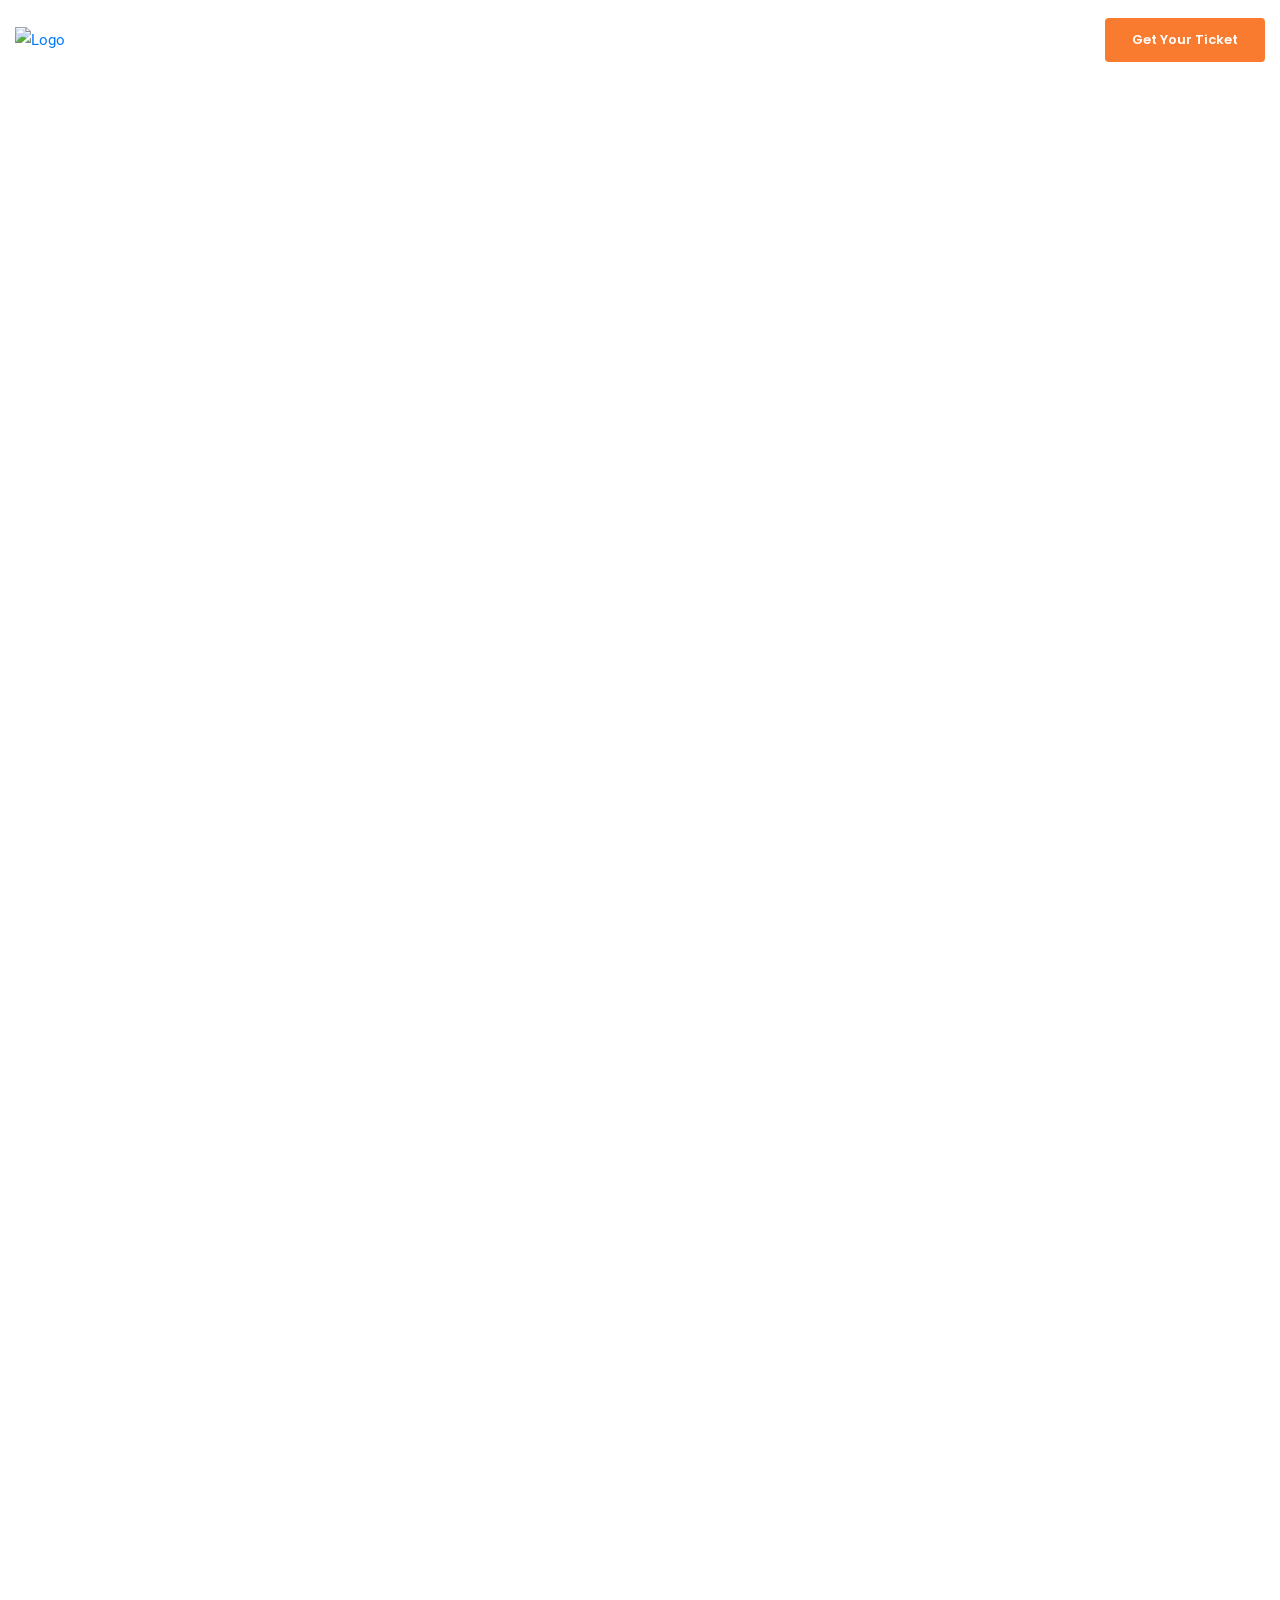
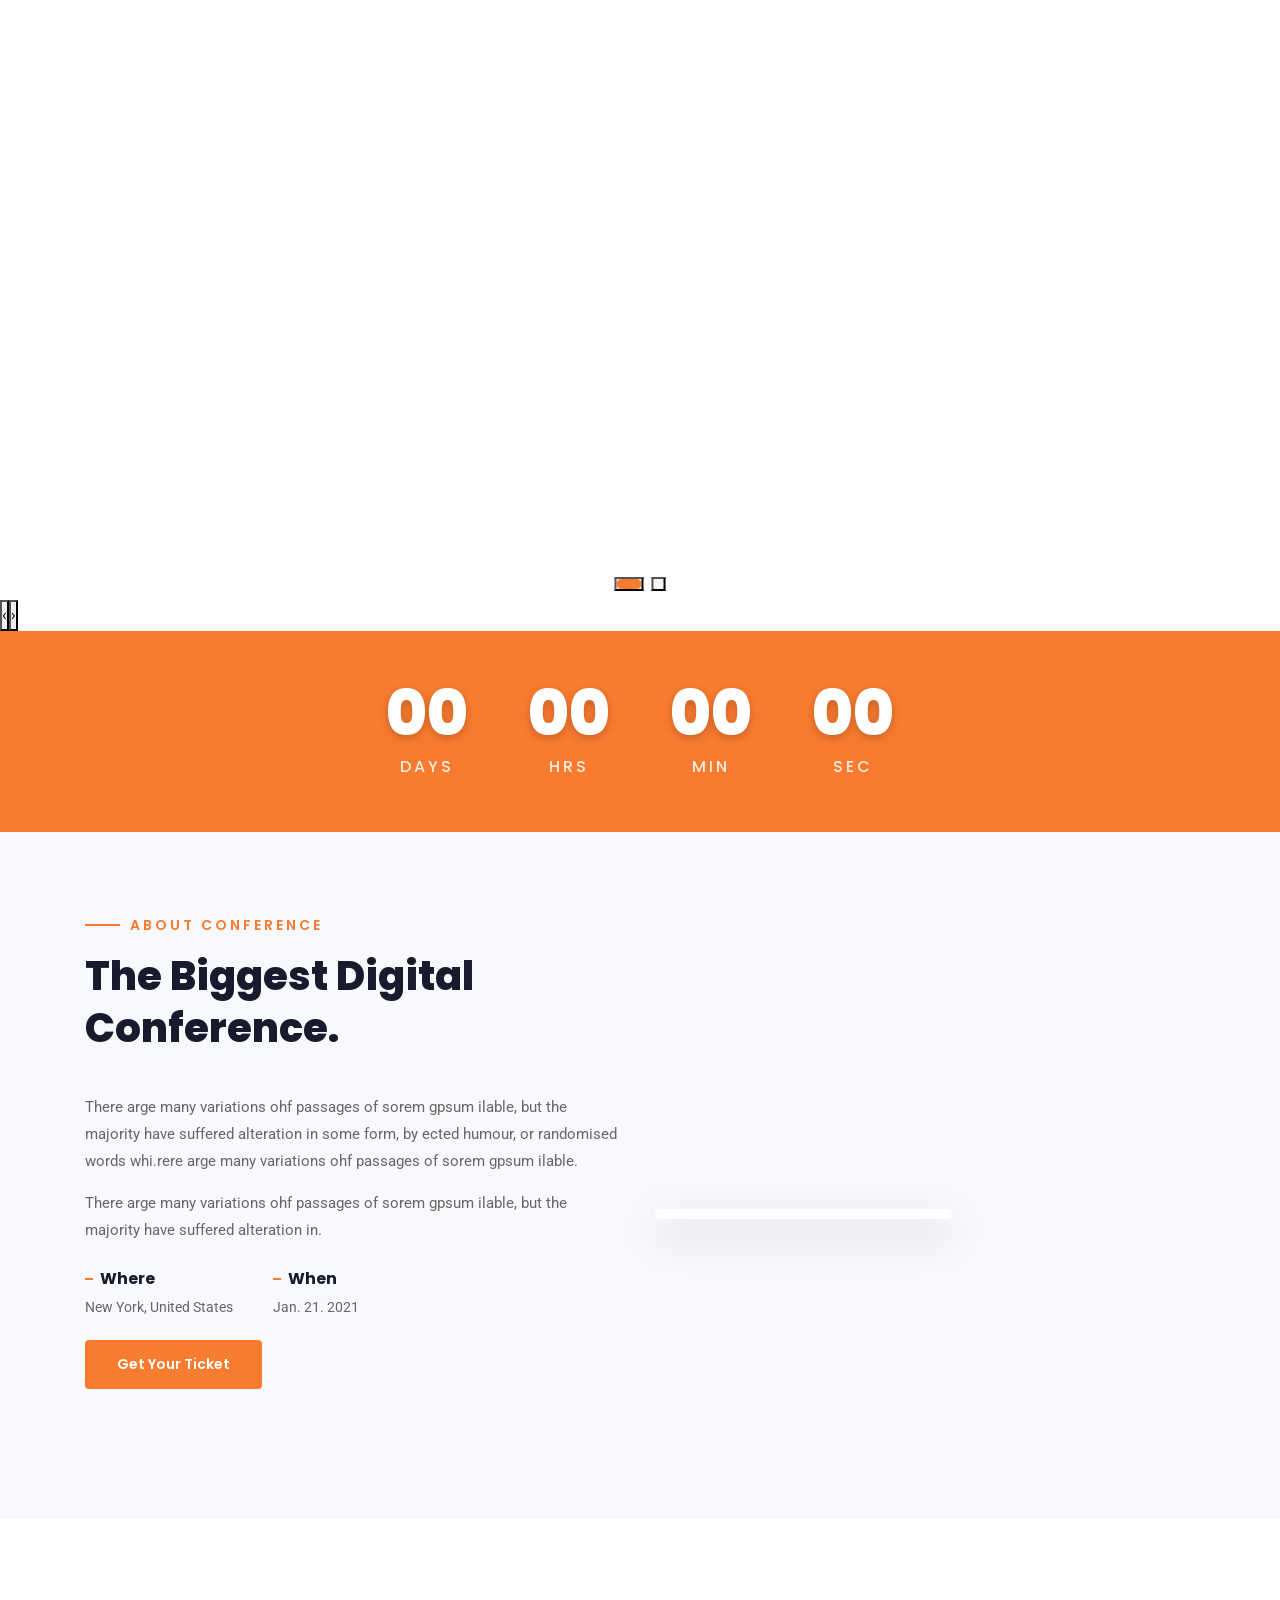
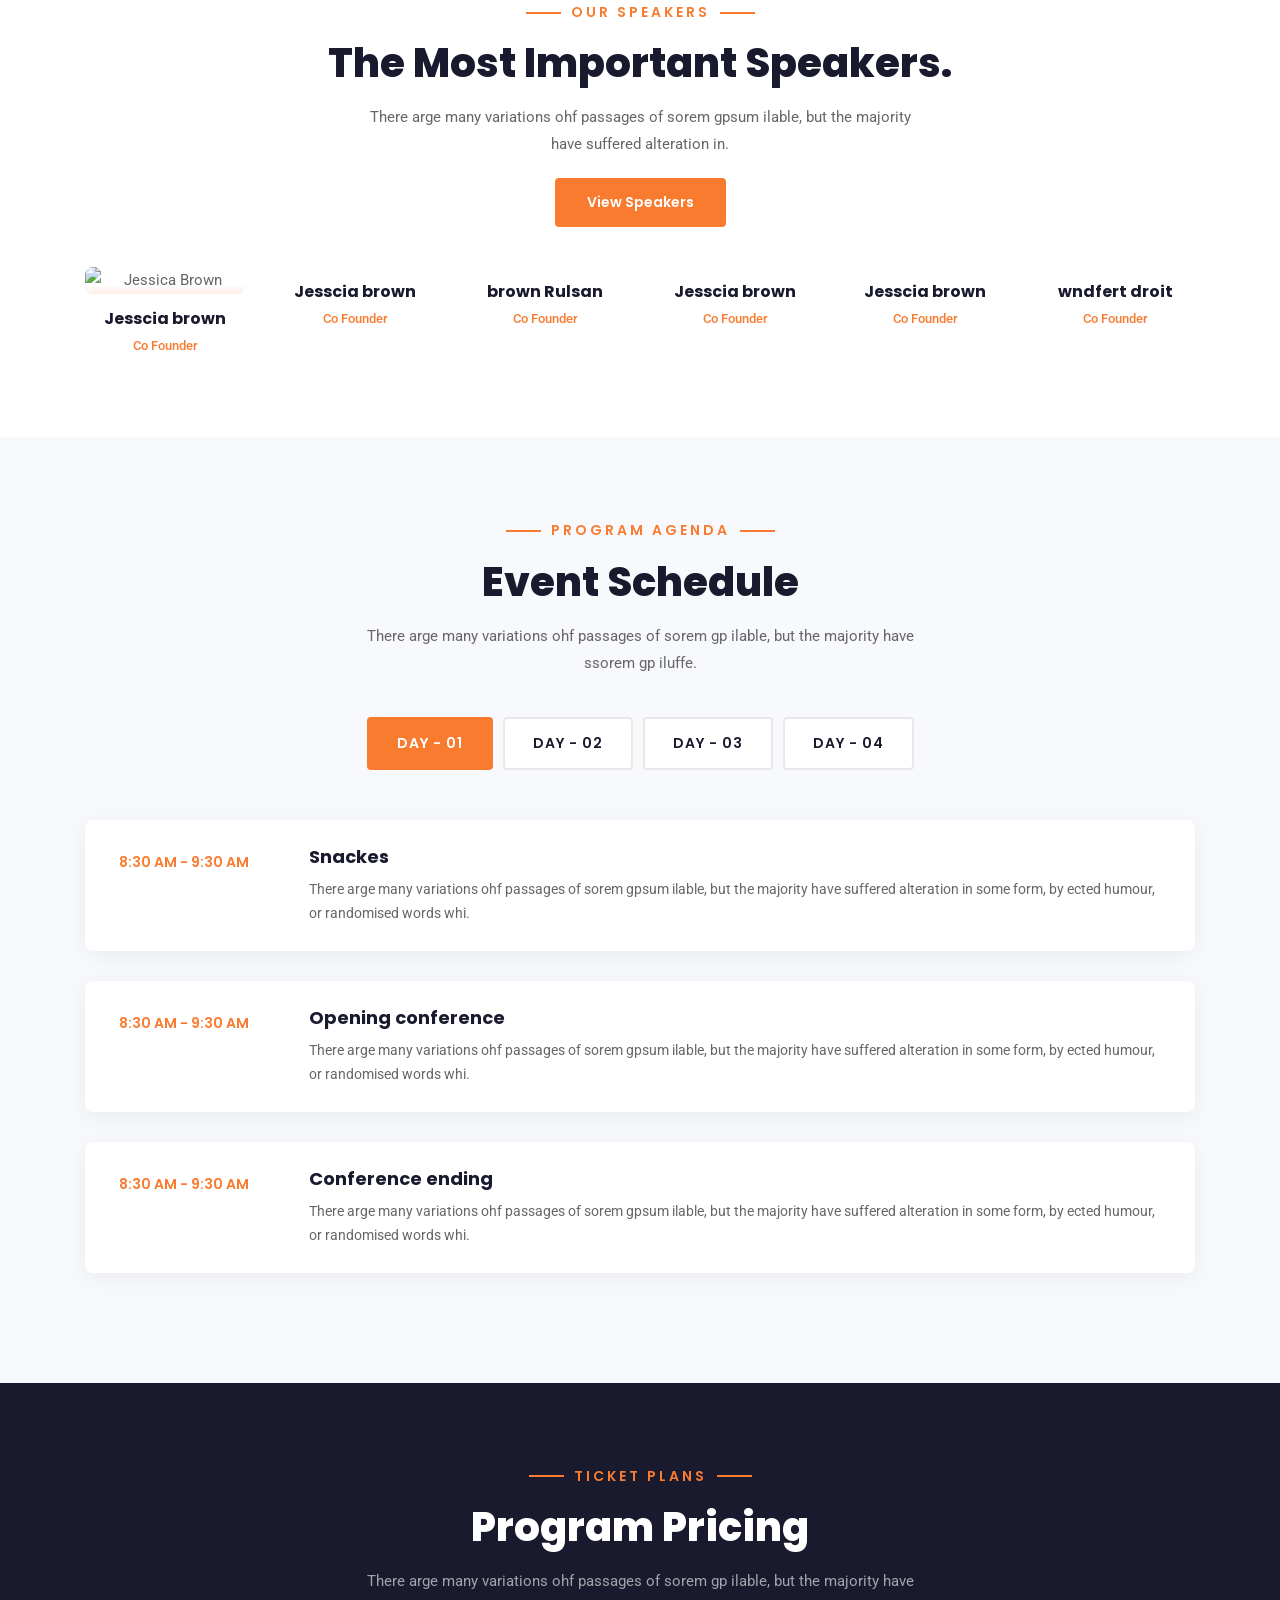
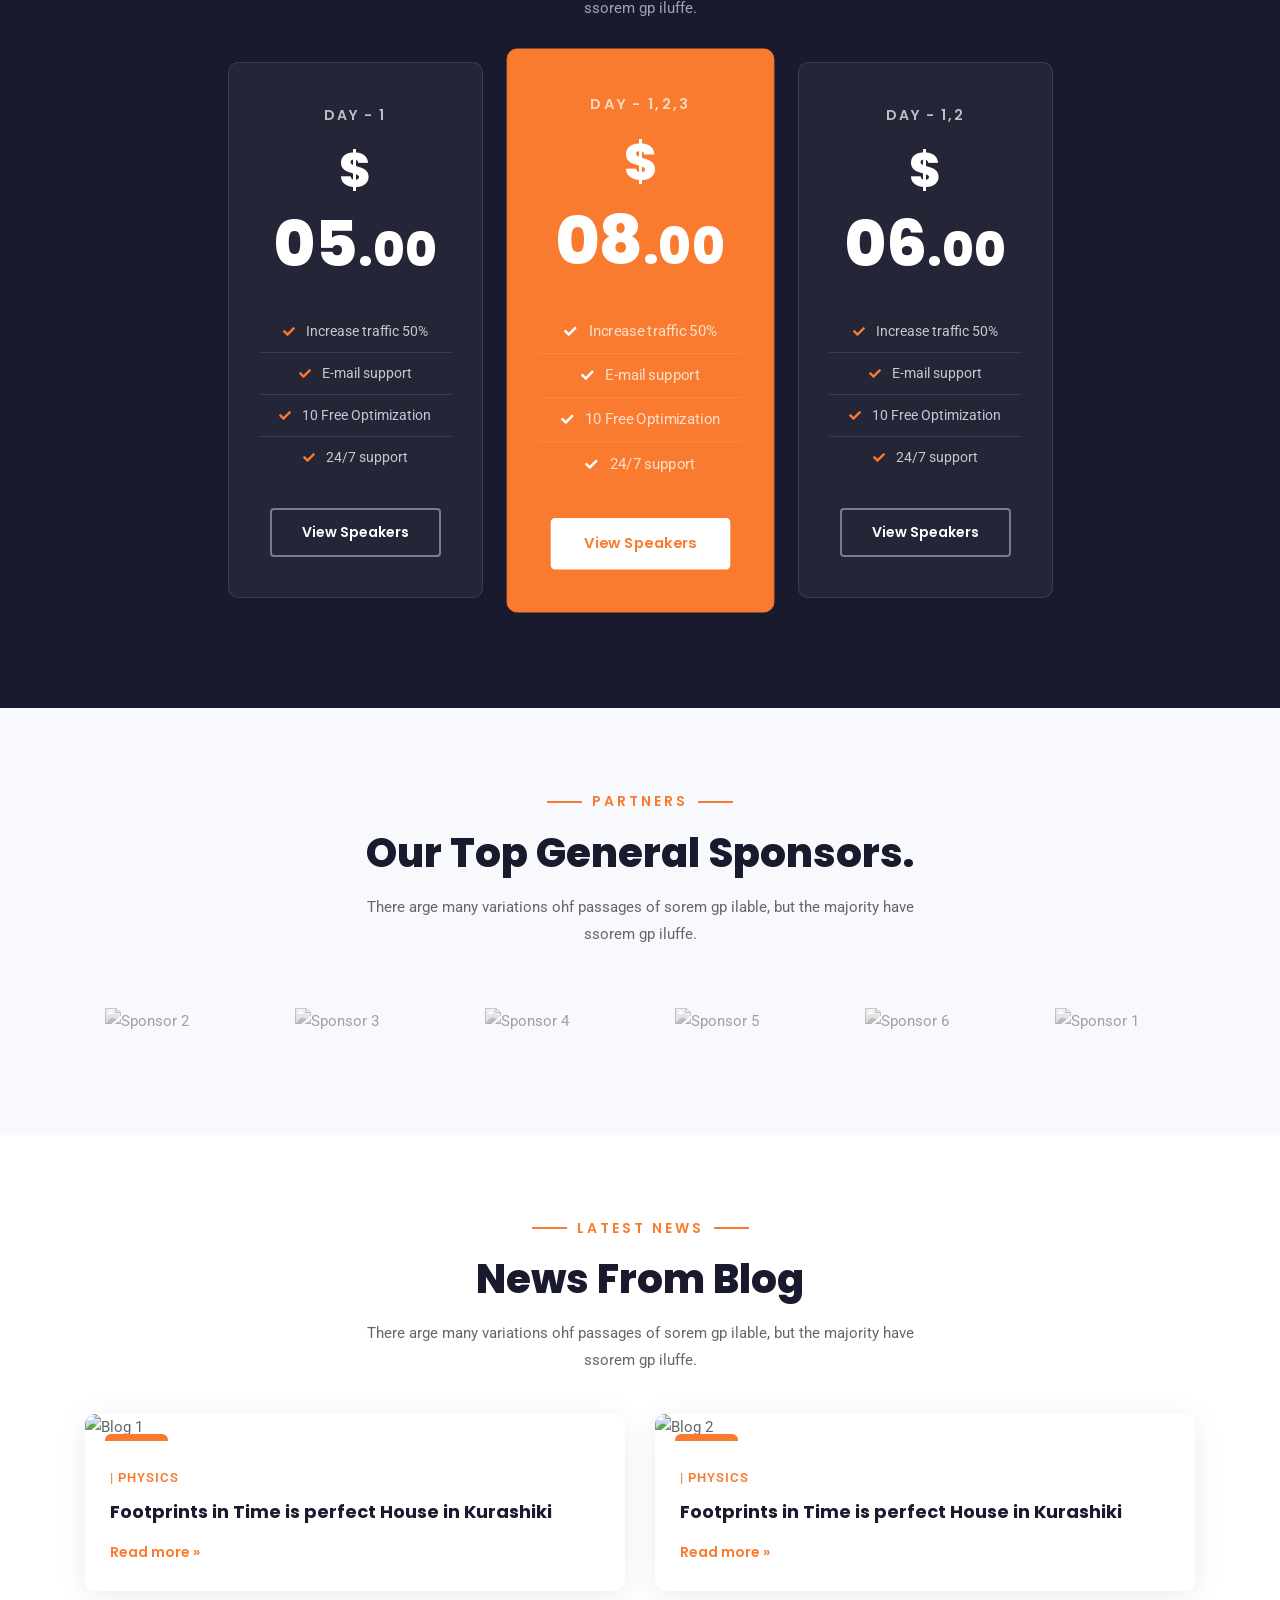
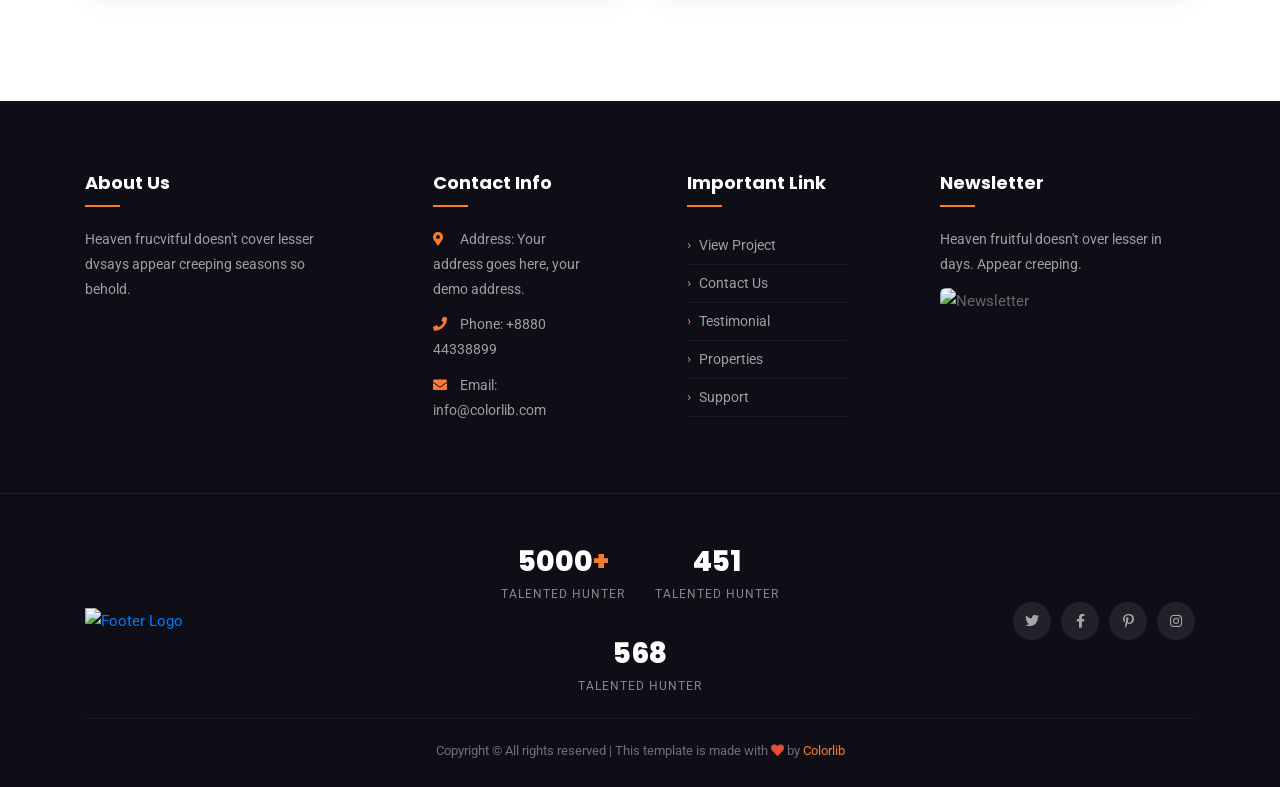
==== index.html @ c10a3852 "Initial project upload" ====
<!DOCTYPE html>
<html lang="en">
<head>
    <meta charset="UTF-8">
    <meta name="viewport" content="width=device-width, initial-scale=1">
    <title>Event HTML-5 Template</title>
    <!-- Google Fonts -->
    <link href="https://fonts.googleapis.com/css2?family=Poppins:wght@300;400;500;600;700;800&family=Roboto:wght@300;400;500;700&display=swap" rel="stylesheet">
    <!-- Font Awesome -->
    <link rel="stylesheet" href="https://cdnjs.cloudflare.com/ajax/libs/font-awesome/5.15.4/css/all.min.css"/>
    <!-- Bootstrap 4 -->
    <link rel="stylesheet" href="https://cdnjs.cloudflare.com/ajax/libs/bootstrap/4.6.2/css/bootstrap.min.css"/>
    <!-- Owl Carousel -->
    <link rel="stylesheet" href="https://cdnjs.cloudflare.com/ajax/libs/OwlCarousel2/2.3.4/assets/owl.carousel.min.css"/>
    <link rel="stylesheet" href="https://cdnjs.cloudflare.com/ajax/libs/OwlCarousel2/2.3.4/assets/owl.theme.default.min.css"/>
    <!-- Animate CSS -->
    <link rel="stylesheet" href="https://cdnjs.cloudflare.com/ajax/libs/animate.css/4.1.1/animate.min.css"/>
    <!-- Custom CSS -->
    <link rel="stylesheet" href="css/style.css">
</head>
<body>

    <!-- Preloader -->
    <div id="preloader-active">
        <div class="preloader d-flex align-items-center justify-content-center">
            <div class="preloader-inner position-relative">
                <div class="preloader-circle"></div>
                <div class="preloader-img pere-text">
                    <img src="https://themewagon.github.io/eventz/assets/img/logo/loder.png" alt="">
                </div>
            </div>
        </div>
    </div>

    <!-- Header -->
    <header>
        <div class="header-area header-transparent">
            <div class="main-header header-sticky">
                <div class="container-fluid">
                    <div class="row align-items-center">
                        <!-- Logo -->
                        <div class="col-xl-2 col-lg-2 col-md-1">
                            <div class="logo">
                                <a href="index.html">
                                    <img src="https://themewagon.github.io/eventz/assets/img/logo/logo.png" alt="Logo">
                                </a>
                            </div>
                        </div>
                        <!-- Main-menu -->
                        <div class="col-xl-8 col-lg-8 col-md-8">
                            <div class="main-menu f-right d-none d-lg-block">
                                <nav>
                                    <ul id="navigation">
                                        <li><a href="index.html">Home</a></li>
                                        <li><a href="about.html">About</a></li>
                                        <li><a href="spakers.html">Speakers</a></li>
                                        <li><a href="schedule.html">Schedule</a></li>
                                        <li><a href="blog.html">Blog</a>
                                            <ul class="submenu">
                                                <li><a href="blog.html">Blog</a></li>
                                                <li><a href="blog_details.html">Blog Details</a></li>
                                                <li><a href="elements.html">Element</a></li>
                                            </ul>
                                        </li>
                                        <li><a href="contact.html">Contact</a></li>
                                    </ul>
                                </nav>
                            </div>
                        </div>
                        <!-- Header-btn -->
                        <div class="col-xl-2 col-lg-2 col-md-3">
                            <div class="header-btn d-none d-lg-block f-right">
                                <a href="#" class="btn header-btn1">Get Your Ticket</a>
                            </div>
                        </div>
                        <!-- Mobile Menu -->
                        <div class="col-12">
                            <div class="mobile_menu d-block d-lg-none"></div>
                        </div>
                    </div>
                </div>
            </div>
        </div>
    </header>

    <!-- Hero / Slider Area -->
    <div class="slider-area">
        <div class="slider-active">
            <!-- Slide 1 -->
            <div class="single-slider slider-height d-flex align-items-center">
                <div class="container">
                    <div class="row">
                        <div class="col-xl-7 col-lg-9 col-md-10">
                            <div class="hero__caption">
                                <span>Committed to success</span>
                                <h1>Digital Conference <br>For Designers</h1>
                                <div class="hero__btn">
                                    <a href="industries.html" class="btn hero-btn">Download</a>
                                    <a href="https://www.youtube.com/watch?v=up68UAfH0d0" class="popup-video hero-btn2">
                                        <i class="fas fa-play"></i> Story Video <br>Watch
                                    </a>
                                </div>
                            </div>
                        </div>
                    </div>
                </div>
            </div>
            <!-- Slide 2 -->
            <div class="single-slider slider-height slider-height2 d-flex align-items-center">
                <div class="container">
                    <div class="row">
                        <div class="col-xl-7 col-lg-9 col-md-10">
                            <div class="hero__caption">
                                <span>Committed to success</span>
                                <h1>Digital Conference <br>For Designers</h1>
                                <div class="hero__btn">
                                    <a href="industries.html" class="btn hero-btn">Download</a>
                                    <a href="https://www.youtube.com/watch?v=up68UAfH0d0" class="popup-video hero-btn2">
                                        <i class="fas fa-play"></i> Story Video <br>Watch
                                    </a>
                                </div>
                            </div>
                        </div>
                    </div>
                </div>
            </div>
        </div>
    </div>

    <!-- Countdown Timer -->
    <div class="count-down-area">
        <div class="container">
            <div class="row">
                <div class="col-xl-12">
                    <div class="count-down-time d-flex justify-content-center">
                        <div class="single-count text-center">
                            <span class="count-digit" id="days">96</span>
                            <p class="count-text">Days</p>
                        </div>
                        <div class="single-count text-center">
                            <span class="count-digit" id="hours">15</span>
                            <p class="count-text">Hrs</p>
                        </div>
                        <div class="single-count text-center">
                            <span class="count-digit" id="minutes">07</span>
                            <p class="count-text">Min</p>
                        </div>
                        <div class="single-count text-center">
                            <span class="count-digit" id="seconds">02</span>
                            <p class="count-text">Sec</p>
                        </div>
                    </div>
                </div>
            </div>
        </div>
    </div>

    <!-- About Area -->
    <div class="about-area section-padding30">
        <div class="container">
            <div class="row align-items-center">
                <div class="col-lg-6 col-md-10">
                    <!-- About Left -->
                    <div class="about-caption mb-50">
                        <div class="section-tittle mb-35">
                            <span>About Conference</span>
                            <h2>The Biggest Digital Conference.</h2>
                        </div>
                        <p>There arge many variations ohf passages of sorem gpsum ilable, but the majority have suffered alteration in some form, by ected humour, or randomised words whi.rere arge many variations ohf passages of sorem gpsum ilable.</p>
                        <p>There arge many variations ohf passages of sorem gpsum ilable, but the majority have suffered alteration in.</p>
                        <div class="about-info">
                            <div class="single-info">
                                <h5>Where</h5>
                                <p>New York, United States</p>
                            </div>
                            <div class="single-info">
                                <h5>When</h5>
                                <p>Jan. 21. 2021</p>
                            </div>
                        </div>
                        <a href="#" class="btn hero-btn mt-20">Get Your Ticket</a>
                    </div>
                </div>
                <div class="col-lg-6 col-md-10">
                    <!-- About Right -->
                    <div class="about-img">
                        <div class="about-font-img">
                            <img src="https://themewagon.github.io/eventz/assets/img/gallery/about2.png" alt="">
                        </div>
                        <div class="about-back-img">
                            <img src="https://themewagon.github.io/eventz/assets/img/gallery/about1.png" alt="">
                        </div>
                    </div>
                </div>
            </div>
        </div>
    </div>

    <!-- Speakers Section -->
    <div class="team-area section-padding30 fix">
        <div class="container">
            <div class="row">
                <div class="col-xl-12">
                    <div class="section-tittle text-center mb-55">
                        <span>Our Speakers</span>
                        <h2>The Most Important Speakers.</h2>
                        <p>There arge many variations ohf passages of sorem gpsum ilable, but the majority have suffered alteration in.</p>
                        <a href="#" class="btn hero-btn mt-20">View Speakers</a>
                    </div>
                </div>
            </div>
            <div class="row">
                <!-- Speaker 1 -->
                <div class="col-xl-2 col-lg-3 col-md-4 col-sm-6">
                    <div class="single-team mb-30">
                        <div class="team-img">
                            <img src="https://themewagon.github.io/eventz/assets/img/gallery/team1.png" alt="Jessica Brown">
                            <div class="team-social">
                                <a href="#"><i class="fab fa-twitter"></i></a>
                                <a href="#"><i class="fab fa-facebook-f"></i></a>
                                <a href="#"><i class="fab fa-instagram"></i></a>
                            </div>
                        </div>
                        <div class="team-caption">
                            <h3><a href="#">Jesscia brown</a></h3>
                            <p>Co Founder</p>
                        </div>
                    </div>
                </div>
                <!-- Speaker 2 -->
                <div class="col-xl-2 col-lg-3 col-md-4 col-sm-6">
                    <div class="single-team mb-30">
                        <div class="team-img">
                            <img src="https://themewagon.github.io/eventz/assets/img/gallery/team2.png" alt="">
                            <div class="team-social">
                                <a href="#"><i class="fab fa-twitter"></i></a>
                                <a href="#"><i class="fab fa-facebook-f"></i></a>
                                <a href="#"><i class="fab fa-instagram"></i></a>
                            </div>
                        </div>
                        <div class="team-caption">
                            <h3><a href="#">Jesscia brown</a></h3>
                            <p>Co Founder</p>
                        </div>
                    </div>
                </div>
                <!-- Speaker 3 -->
                <div class="col-xl-2 col-lg-3 col-md-4 col-sm-6">
                    <div class="single-team mb-30">
                        <div class="team-img">
                            <img src="https://themewagon.github.io/eventz/assets/img/gallery/team3.png" alt="">
                            <div class="team-social">
                                <a href="#"><i class="fab fa-twitter"></i></a>
                                <a href="#"><i class="fab fa-facebook-f"></i></a>
                                <a href="#"><i class="fab fa-instagram"></i></a>
                            </div>
                        </div>
                        <div class="team-caption">
                            <h3><a href="#">brown Rulsan</a></h3>
                            <p>Co Founder</p>
                        </div>
                    </div>
                </div>
                <!-- Speaker 4 -->
                <div class="col-xl-2 col-lg-3 col-md-4 col-sm-6">
                    <div class="single-team mb-30">
                        <div class="team-img">
                            <img src="https://themewagon.github.io/eventz/assets/img/gallery/team4.png" alt="">
                            <div class="team-social">
                                <a href="#"><i class="fab fa-twitter"></i></a>
                                <a href="#"><i class="fab fa-facebook-f"></i></a>
                                <a href="#"><i class="fab fa-instagram"></i></a>
                            </div>
                        </div>
                        <div class="team-caption">
                            <h3><a href="#">Jesscia brown</a></h3>
                            <p>Co Founder</p>
                        </div>
                    </div>
                </div>
                <!-- Speaker 5 -->
                <div class="col-xl-2 col-lg-3 col-md-4 col-sm-6">
                    <div class="single-team mb-30">
                        <div class="team-img">
                            <img src="https://themewagon.github.io/eventz/assets/img/gallery/team5.png" alt="">
                            <div class="team-social">
                                <a href="#"><i class="fab fa-twitter"></i></a>
                                <a href="#"><i class="fab fa-facebook-f"></i></a>
                                <a href="#"><i class="fab fa-instagram"></i></a>
                            </div>
                        </div>
                        <div class="team-caption">
                            <h3><a href="#">Jesscia brown</a></h3>
                            <p>Co Founder</p>
                        </div>
                    </div>
                </div>
                <!-- Speaker 6 -->
                <div class="col-xl-2 col-lg-3 col-md-4 col-sm-6">
                    <div class="single-team mb-30">
                        <div class="team-img">
                            <img src="https://themewagon.github.io/eventz/assets/img/gallery/team6.png" alt="">
                            <div class="team-social">
                                <a href="#"><i class="fab fa-twitter"></i></a>
                                <a href="#"><i class="fab fa-facebook-f"></i></a>
                                <a href="#"><i class="fab fa-instagram"></i></a>
                            </div>
                        </div>
                        <div class="team-caption">
                            <h3><a href="#">wndfert droit</a></h3>
                            <p>Co Founder</p>
                        </div>
                    </div>
                </div>
            </div>
        </div>
    </div>

    <!-- Schedule Area -->
    <div class="schedule-area section-padding30">
        <div class="container">
            <div class="row">
                <div class="col-xl-12">
                    <div class="section-tittle text-center mb-55">
                        <span>Program Agenda</span>
                        <h2>Event Schedule</h2>
                        <p>There arge many variations ohf passages of sorem gp ilable, but the majority have ssorem gp iluffe.</p>
                    </div>
                </div>
            </div>
            <!-- Schedule Tabs -->
            <div class="row">
                <div class="col-xl-12">
                    <ul class="nav sample-text-tab justify-content-center mb-50" id="myTab" role="tablist">
                        <li class="nav-item">
                            <a class="nav-link active" id="nav-home-tab" data-toggle="tab" href="#nav-home" role="tab">Day - 01</a>
                        </li>
                        <li class="nav-item">
                            <a class="nav-link" id="nav-profile-tab" data-toggle="tab" href="#nav-profile" role="tab">Day - 02</a>
                        </li>
                        <li class="nav-item">
                            <a class="nav-link" id="nav-contact-tab" data-toggle="tab" href="#nav-contact" role="tab">Day - 03</a>
                        </li>
                        <li class="nav-item">
                            <a class="nav-link" id="nav-dinner-tab" data-toggle="tab" href="#nav-dinner" role="tab">Day - 04</a>
                        </li>
                    </ul>
                    <div class="tab-content" id="myTabContent">
                        <div class="tab-pane fade show active" id="nav-home" role="tabpanel">
                            <div class="single-schedule mb-30">
                                <div class="schedule-time">
                                    <p>8:30 AM - 9:30 AM</p>
                                </div>
                                <div class="schedule-body">
                                    <h3><a href="#">Snackes</a></h3>
                                    <p>There arge many variations ohf passages of sorem gpsum ilable, but the majority have suffered alteration in some form, by ected humour, or randomised words whi.</p>
                                </div>
                            </div>
                            <div class="single-schedule mb-30">
                                <div class="schedule-time">
                                    <p>8:30 AM - 9:30 AM</p>
                                </div>
                                <div class="schedule-body">
                                    <h3><a href="#">Opening conference</a></h3>
                                    <p>There arge many variations ohf passages of sorem gpsum ilable, but the majority have suffered alteration in some form, by ected humour, or randomised words whi.</p>
                                </div>
                            </div>
                            <div class="single-schedule mb-30">
                                <div class="schedule-time">
                                    <p>8:30 AM - 9:30 AM</p>
                                </div>
                                <div class="schedule-body">
                                    <h3><a href="#">Conference ending</a></h3>
                                    <p>There arge many variations ohf passages of sorem gpsum ilable, but the majority have suffered alteration in some form, by ected humour, or randomised words whi.</p>
                                </div>
                            </div>
                        </div>
                        <div class="tab-pane fade" id="nav-profile" role="tabpanel">
                            <div class="single-schedule mb-30">
                                <div class="schedule-time"><p>8:30 AM - 9:30 AM</p></div>
                                <div class="schedule-body"><h3><a href="#">Snackes</a></h3><p>There arge many variations ohf passages of sorem gpsum ilable, but the majority have suffered alteration in some form, by ected humour, or randomised words whi.</p></div>
                            </div>
                            <div class="single-schedule mb-30">
                                <div class="schedule-time"><p>8:30 AM - 9:30 AM</p></div>
                                <div class="schedule-body"><h3><a href="#">Opening conference</a></h3><p>There arge many variations ohf passages of sorem gpsum ilable, but the majority have suffered alteration in some form, by ected humour, or randomised words whi.</p></div>
                            </div>
                            <div class="single-schedule mb-30">
                                <div class="schedule-time"><p>8:30 AM - 9:30 AM</p></div>
                                <div class="schedule-body"><h3><a href="#">Conference ending</a></h3><p>There arge many variations ohf passages of sorem gpsum ilable, but the majority have suffered alteration in some form, by ected humour, or randomised words whi.</p></div>
                            </div>
                        </div>
                        <div class="tab-pane fade" id="nav-contact" role="tabpanel">
                            <div class="single-schedule mb-30">
                                <div class="schedule-time"><p>8:30 AM - 9:30 AM</p></div>
                                <div class="schedule-body"><h3><a href="#">Snackes</a></h3><p>There arge many variations ohf passages of sorem gpsum ilable, but the majority have suffered alteration in some form, by ected humour, or randomised words whi.</p></div>
                            </div>
                            <div class="single-schedule mb-30">
                                <div class="schedule-time"><p>8:30 AM - 9:30 AM</p></div>
                                <div class="schedule-body"><h3><a href="#">Opening conference</a></h3><p>There arge many variations ohf passages of sorem gpsum ilable, but the majority have suffered alteration in some form, by ected humour, or randomised words whi.</p></div>
                            </div>
                            <div class="single-schedule mb-30">
                                <div class="schedule-time"><p>8:30 AM - 9:30 AM</p></div>
                                <div class="schedule-body"><h3><a href="#">Conference ending</a></h3><p>There arge many variations ohf passages of sorem gpsum ilable, but the majority have suffered alteration in some form, by ected humour, or randomised words whi.</p></div>
                            </div>
                        </div>
                        <div class="tab-pane fade" id="nav-dinner" role="tabpanel">
                            <div class="single-schedule mb-30">
                                <div class="schedule-time"><p>8:30 AM - 9:30 AM</p></div>
                                <div class="schedule-body"><h3><a href="#">Snackes</a></h3><p>There arge many variations ohf passages of sorem gpsum ilable, but the majority have suffered alteration in some form, by ected humour, or randomised words whi.</p></div>
                            </div>
                            <div class="single-schedule mb-30">
                                <div class="schedule-time"><p>8:30 AM - 9:30 AM</p></div>
                                <div class="schedule-body"><h3><a href="#">Opening conference</a></h3><p>There arge many variations ohf passages of sorem gpsum ilable, but the majority have suffered alteration in some form, by ected humour, or randomised words whi.</p></div>
                            </div>
                            <div class="single-schedule mb-30">
                                <div class="schedule-time"><p>8:30 AM - 9:30 AM</p></div>
                                <div class="schedule-body"><h3><a href="#">Conference ending</a></h3><p>There arge many variations ohf passages of sorem gpsum ilable, but the majority have suffered alteration in some form, by ected humour, or randomised words whi.</p></div>
                            </div>
                        </div>
                    </div>
                </div>
            </div>
        </div>
    </div>

    <!-- Pricing Area -->
    <div class="pricing-area section-padding30 fix">
        <div class="container">
            <div class="row">
                <div class="col-xl-12">
                    <div class="section-tittle text-center mb-55">
                        <span>Ticket Plans</span>
                        <h2>Program Pricing</h2>
                        <p>There arge many variations ohf passages of sorem gp ilable, but the majority have ssorem gp iluffe.</p>
                    </div>
                </div>
            </div>
            <div class="row justify-content-center">
                <!-- Price Card 1 -->
                <div class="col-xl-3 col-lg-4 col-md-6 col-sm-8">
                    <div class="single-pricing mb-30">
                        <div class="pricing-top">
                            <p>Day - 1</p>
                            <h2>$ <span>05</span>.00</h2>
                        </div>
                        <div class="pricing-body">
                            <ul>
                                <li><i class="fas fa-check"></i> Increase traffic 50%</li>
                                <li><i class="fas fa-check"></i> E-mail support</li>
                                <li><i class="fas fa-check"></i> 10 Free Optimization</li>
                                <li><i class="fas fa-check"></i> 24/7 support</li>
                            </ul>
                        </div>
                        <div class="pricing-btn">
                            <a href="services.html" class="btn hero-btn">View Speakers</a>
                        </div>
                    </div>
                </div>
                <!-- Price Card 2 (Featured) -->
                <div class="col-xl-3 col-lg-4 col-md-6 col-sm-8">
                    <div class="single-pricing single-pricing2 mb-30">
                        <div class="pricing-top">
                            <p>Day - 1,2,3</p>
                            <h2>$ <span>08</span>.00</h2>
                        </div>
                        <div class="pricing-body">
                            <ul>
                                <li><i class="fas fa-check"></i> Increase traffic 50%</li>
                                <li><i class="fas fa-check"></i> E-mail support</li>
                                <li><i class="fas fa-check"></i> 10 Free Optimization</li>
                                <li><i class="fas fa-check"></i> 24/7 support</li>
                            </ul>
                        </div>
                        <div class="pricing-btn">
                            <a href="services.html" class="btn hero-btn">View Speakers</a>
                        </div>
                    </div>
                </div>
                <!-- Price Card 3 -->
                <div class="col-xl-3 col-lg-4 col-md-6 col-sm-8">
                    <div class="single-pricing mb-30">
                        <div class="pricing-top">
                            <p>Day - 1,2</p>
                            <h2>$ <span>06</span>.00</h2>
                        </div>
                        <div class="pricing-body">
                            <ul>
                                <li><i class="fas fa-check"></i> Increase traffic 50%</li>
                                <li><i class="fas fa-check"></i> E-mail support</li>
                                <li><i class="fas fa-check"></i> 10 Free Optimization</li>
                                <li><i class="fas fa-check"></i> 24/7 support</li>
                            </ul>
                        </div>
                        <div class="pricing-btn">
                            <a href="services.html" class="btn hero-btn">View Speakers</a>
                        </div>
                    </div>
                </div>
            </div>
        </div>
    </div>

    <!-- Sponsors Area -->
    <div class="brand-area section-padding30">
        <div class="container">
            <div class="row">
                <div class="col-xl-12">
                    <div class="section-tittle text-center mb-55">
                        <span>Partners</span>
                        <h2>Our Top General Sponsors.</h2>
                        <p>There arge many variations ohf passages of sorem gp ilable, but the majority have ssorem gp iluffe.</p>
                    </div>
                </div>
            </div>
            <div class="brand-active owl-carousel">
                <div class="single-brand">
                    <img src="https://themewagon.github.io/eventz/assets/img/gallery/cisco_brand.png" alt="Sponsor 1">
                </div>
                <div class="single-brand">
                    <img src="https://themewagon.github.io/eventz/assets/img/gallery/cisco_brand2.png" alt="Sponsor 2">
                </div>
                <div class="single-brand">
                    <img src="https://themewagon.github.io/eventz/assets/img/gallery/cisco_brand3.png" alt="Sponsor 3">
                </div>
                <div class="single-brand">
                    <img src="https://themewagon.github.io/eventz/assets/img/gallery/cisco_brand4.png" alt="Sponsor 4">
                </div>
                <div class="single-brand">
                    <img src="https://themewagon.github.io/eventz/assets/img/gallery/cisco_brand5.png" alt="Sponsor 5">
                </div>
                <div class="single-brand">
                    <img src="https://themewagon.github.io/eventz/assets/img/gallery/cisco_brand6.png" alt="Sponsor 6">
                </div>
            </div>
        </div>
    </div>

    <!-- Blog Area -->
    <div class="blog-area section-padding30">
        <div class="container">
            <div class="row">
                <div class="col-xl-12">
                    <div class="section-tittle text-center mb-55">
                        <span>Latest News</span>
                        <h2>News From Blog</h2>
                        <p>There arge many variations ohf passages of sorem gp ilable, but the majority have ssorem gp iluffe.</p>
                    </div>
                </div>
            </div>
            <div class="row">
                <!-- Blog Card 1 -->
                <div class="col-xl-6 col-lg-6 col-md-6">
                    <div class="single-blog mb-30">
                        <div class="blog-img">
                            <img src="https://themewagon.github.io/eventz/assets/img/gallery/home-blog1.png" alt="Blog 1">
                            <div class="blog-date">
                                <span>24</span>
                                <p>Now</p>
                            </div>
                        </div>
                        <div class="blog-caption">
                            <span>| Physics</span>
                            <h3><a href="blog_details.html">Footprints in Time is perfect House in Kurashiki</a></h3>
                            <a href="blog_details.html" class="read-more">Read more »</a>
                        </div>
                    </div>
                </div>
                <!-- Blog Card 2 -->
                <div class="col-xl-6 col-lg-6 col-md-6">
                    <div class="single-blog mb-30">
                        <div class="blog-img">
                            <img src="https://themewagon.github.io/eventz/assets/img/gallery/home-blog2.png" alt="Blog 2">
                            <div class="blog-date">
                                <span>24</span>
                                <p>Now</p>
                            </div>
                        </div>
                        <div class="blog-caption">
                            <span>| Physics</span>
                            <h3><a href="blog_details.html">Footprints in Time is perfect House in Kurashiki</a></h3>
                            <a href="blog_details.html" class="read-more">Read more »</a>
                        </div>
                    </div>
                </div>
            </div>
        </div>
    </div>

    <!-- Footer -->
    <footer>
        <div class="footer-area footer-bg">
            <div class="container">
                <div class="row justify-content-between">
                    <div class="col-xl-3 col-lg-3 col-md-4 col-sm-6">
                        <div class="footer-widget mb-30">
                            <div class="footer-title">
                                <h3>About Us</h3>
                            </div>
                            <div class="footer-text">
                                <p>Heaven frucvitful doesn't cover lesser dvsays appear creeping seasons so behold.</p>
                            </div>
                        </div>
                    </div>
                    <div class="col-xl-2 col-lg-3 col-md-4 col-sm-6">
                        <div class="footer-widget mb-30">
                            <div class="footer-title">
                                <h3>Contact Info</h3>
                            </div>
                            <div class="footer-text">
                                <p><i class="fas fa-map-marker-alt"></i> Address: Your address goes here, your demo address.</p>
                                <p><a href="#"><i class="fas fa-phone"></i> Phone: +8880 44338899</a></p>
                                <p><a href="#"><i class="fas fa-envelope"></i> Email: info@colorlib.com</a></p>
                            </div>
                        </div>
                    </div>
                    <div class="col-xl-2 col-lg-3 col-md-4 col-sm-6">
                        <div class="footer-widget mb-30">
                            <div class="footer-title">
                                <h3>Important Link</h3>
                            </div>
                            <div class="footer-text">
                                <ul>
                                    <li><a href="#">View Project</a></li>
                                    <li><a href="#">Contact Us</a></li>
                                    <li><a href="#">Testimonial</a></li>
                                    <li><a href="#">Properties</a></li>
                                    <li><a href="#">Support</a></li>
                                </ul>
                            </div>
                        </div>
                    </div>
                    <div class="col-xl-3 col-lg-3 col-md-4 col-sm-6">
                        <div class="footer-widget mb-30">
                            <div class="footer-title">
                                <h3>Newsletter</h3>
                            </div>
                            <div class="footer-text">
                                <p>Heaven fruitful doesn't over lesser in days. Appear creeping.</p>
                                <div class="newsletter-form">
                                    <img src="https://themewagon.github.io/eventz/assets/img/gallery/form.png" alt="Newsletter">
                                </div>
                            </div>
                        </div>
                    </div>
                </div>
            </div>
        </div>
        <!-- Footer Bottom -->
        <div class="footer-bottom-area footer-bg">
            <div class="container">
                <div class="footer-border">
                    <div class="row align-items-center justify-content-between">
                        <div class="col-xl-4 col-lg-4">
                            <div class="footer-logo">
                                <a href="index.html">
                                    <img src="https://themewagon.github.io/eventz/assets/img/logo/logo2_footer.png" alt="Footer Logo">
                                </a>
                            </div>
                        </div>
                        <div class="col-xl-4 col-lg-4">
                            <div class="footer-count d-flex justify-content-center">
                                <div class="single-count text-center">
                                    <h3>5000<span>+</span></h3>
                                    <p>Talented Hunter</p>
                                </div>
                                <div class="single-count text-center">
                                    <h3>451</h3>
                                    <p>Talented Hunter</p>
                                </div>
                                <div class="single-count text-center">
                                    <h3>568</h3>
                                    <p>Talented Hunter</p>
                                </div>
                            </div>
                        </div>
                        <div class="col-xl-4 col-lg-4">
                            <div class="footer-social f-right">
                                <a href="#"><i class="fab fa-twitter"></i></a>
                                <a href="https://www.facebook.com/sai4ull"><i class="fab fa-facebook-f"></i></a>
                                <a href="#"><i class="fab fa-pinterest-p"></i></a>
                                <a href="#"><i class="fab fa-instagram"></i></a>
                            </div>
                        </div>
                    </div>
                    <div class="row">
                        <div class="col-xl-12">
                            <div class="footer-copy-right text-center">
                                <p>Copyright &copy; All rights reserved | This template is made with <i class="fas fa-heart"></i> by <a href="https://colorlib.com">Colorlib</a></p>
                            </div>
                        </div>
                    </div>
                </div>
            </div>
        </div>
    </footer>

    <!-- Scroll to top -->
    <div id="back-to-top">
        <a class="top" id="top" href="#"><i class="fas fa-level-up-alt"></i></a>
    </div>

    <!-- JS Libraries -->
    <script src="https://cdnjs.cloudflare.com/ajax/libs/jquery/3.6.0/jquery.min.js"></script>
    <script src="https://cdnjs.cloudflare.com/ajax/libs/bootstrap/4.6.2/js/bootstrap.bundle.min.js"></script>
    <script src="https://cdnjs.cloudflare.com/ajax/libs/OwlCarousel2/2.3.4/owl.carousel.min.js"></script>
    <!-- Custom JS -->
    <script src="js/main.js"></script>
</body>
</html>
---- css/style.css ----
/* ===========================
   CSS Variables & Reset
   =========================== */
:root {
    --primary-color: #f97b2f;
    --secondary-color: #1a1a2e;
    --dark-bg: #0f0e17;
    --text-color: #666;
    --white: #fff;
    --heading-font: 'Poppins', sans-serif;
    --body-font: 'Roboto', sans-serif;
}

*, *::before, *::after {
    box-sizing: border-box;
    margin: 0;
    padding: 0;
}

html { scroll-behavior: smooth; }

body {
    font-family: var(--body-font);
    font-size: 15px;
    color: var(--text-color);
    line-height: 1.8;
    overflow-x: hidden;
}

h1, h2, h3, h4, h5, h6 {
    font-family: var(--heading-font);
    color: #1a1a2e;
    font-weight: 700;
    line-height: 1.3;
}

a {
    text-decoration: none;
    transition: all 0.3s ease;
}

a:hover { text-decoration: none; }

img { max-width: 100%; height: auto; }

ul { list-style: none; padding: 0; margin: 0; }

.section-padding30 { padding: 80px 0; }
.mb-30 { margin-bottom: 30px; }
.mb-50 { margin-bottom: 50px; }
.mb-55 { margin-bottom: 55px; }
.mt-20 { margin-top: 20px !important; }
.f-right { float: right; }

/* ===========================
   Buttons
   =========================== */
.btn {
    display: inline-block;
    padding: 12px 30px;
    border-radius: 4px;
    font-family: var(--heading-font);
    font-weight: 600;
    font-size: 14px;
    transition: all 0.3s ease;
    cursor: pointer;
    border: 2px solid transparent;
}

.hero-btn {
    background: var(--primary-color);
    color: var(--white) !important;
    border-color: var(--primary-color);
}
.hero-btn:hover {
    background: transparent;
    color: var(--primary-color) !important;
}

.header-btn1 {
    background: var(--primary-color);
    color: var(--white) !important;
    border-color: var(--primary-color);
    padding: 10px 25px;
    font-size: 13px;
}
.header-btn1:hover {
    background: transparent;
    color: var(--primary-color) !important;
}

/* ===========================
   Preloader
   =========================== */
#preloader-active {
    position: fixed;
    top: 0; left: 0;
    width: 100%; height: 100%;
    background: var(--white);
    z-index: 99999;
    display: flex;
    align-items: center;
    justify-content: center;
    transition: opacity 0.6s ease;
}

.preloader {
    width: 100%; height: 100%;
    display: flex;
    align-items: center;
    justify-content: center;
}

.preloader-inner {
    position: relative;
    width: 80px; height: 80px;
}

.preloader-circle {
    position: absolute;
    top: 0; left: 0;
    width: 80px; height: 80px;
    border: 4px solid #f0f0f0;
    border-top-color: var(--primary-color);
    border-radius: 50%;
    animation: spin 1s linear infinite;
}

.preloader-img {
    position: absolute;
    top: 50%; left: 50%;
    transform: translate(-50%, -50%);
}

.preloader-img img {
    width: 40px;
    height: 40px;
    object-fit: contain;
}

@keyframes spin {
    to { transform: rotate(360deg); }
}

/* ===========================
   Header
   =========================== */
.header-area {
    position: fixed;
    top: 0; left: 0;
    width: 100%;
    z-index: 999;
}

.main-header {
    padding: 18px 0;
    background: transparent;
    transition: all 0.4s ease;
}

.main-header.sticky {
    background: var(--dark-bg);
    padding: 12px 0;
    box-shadow: 0 2px 20px rgba(0,0,0,0.3);
}

.logo img {
    max-width: 130px;
    height: auto;
}

/* Navigation */
.main-menu nav ul {
    display: flex;
    align-items: center;
    justify-content: center;
}

.main-menu nav ul li {
    position: relative;
}

.main-menu nav ul li a {
    display: block;
    padding: 8px 18px;
    color: var(--white);
    font-family: var(--heading-font);
    font-size: 14px;
    font-weight: 500;
    text-transform: capitalize;
}

.main-menu nav ul li a:hover,
.main-menu nav ul li.active > a {
    color: var(--primary-color);
}

/* Dropdown */
.main-menu nav ul li .submenu {
    position: absolute;
    top: 100%;
    left: 0;
    background: var(--dark-bg);
    min-width: 160px;
    padding: 10px 0;
    border-top: 3px solid var(--primary-color);
    box-shadow: 0 5px 25px rgba(0,0,0,0.3);
    opacity: 0;
    visibility: hidden;
    transform: translateY(10px);
    transition: all 0.3s ease;
    flex-direction: column;
    display: block !important;
}

.main-menu nav ul li:hover .submenu {
    opacity: 1;
    visibility: visible;
    transform: translateY(0);
}

.main-menu nav ul li .submenu li a {
    padding: 8px 20px;
    font-size: 13px;
    display: block;
    white-space: nowrap;
    color: #ccc;
}

.main-menu nav ul li .submenu li a:hover {
    color: var(--primary-color);
    padding-left: 25px;
}

/* ===========================
   Hero / Slider
   =========================== */
.slider-area {
    position: relative;
    overflow: hidden;
}

.slider-height {
    min-height: 100vh;
    background: linear-gradient(135deg, rgba(15,14,23,0.85) 0%, rgba(26,26,46,0.9) 100%),
        url('https://themewagon.github.io/eventz/assets/img/hero/h1_hero1.png') center/cover no-repeat;
    display: flex;
    align-items: center;
}

.slider-height2 {
    background: linear-gradient(135deg, rgba(15,14,23,0.85) 0%, rgba(26,26,46,0.9) 100%),
        url('https://themewagon.github.io/eventz/assets/img/hero/h1_hero2.png') center/cover no-repeat;
}

.hero__caption {
    padding-top: 120px;
    animation: fadeInUp 0.8s ease both;
}

.hero__caption span {
    display: inline-block;
    color: var(--primary-color);
    font-family: var(--heading-font);
    font-size: 16px;
    font-weight: 500;
    letter-spacing: 2px;
    text-transform: uppercase;
    margin-bottom: 20px;
    position: relative;
    padding-left: 45px;
}

.hero__caption span::before {
    content: '';
    position: absolute;
    left: 0; top: 50%;
    width: 35px; height: 2px;
    background: var(--primary-color);
    transform: translateY(-50%);
}

.hero__caption h1 {
    font-size: 58px;
    font-weight: 800;
    color: var(--white);
    line-height: 1.15;
    margin-bottom: 35px;
    text-shadow: 0 4px 20px rgba(0,0,0,0.3);
}

.hero__btn {
    display: flex;
    align-items: center;
    gap: 30px;
    flex-wrap: wrap;
}

.hero-btn2 {
    display: flex;
    align-items: center;
    gap: 15px;
    color: var(--white) !important;
    font-family: var(--heading-font);
    font-size: 14px;
    font-weight: 500;
}

.hero-btn2 i {
    width: 50px; height: 50px;
    background: var(--primary-color);
    border-radius: 50%;
    display: flex;
    align-items: center;
    justify-content: center;
    font-size: 16px;
    box-shadow: 0 0 0 8px rgba(249,123,47,0.2);
    transition: all 0.3s ease;
}

.hero-btn2:hover i {
    box-shadow: 0 0 0 14px rgba(249,123,47,0.2);
    transform: scale(1.1);
}

@keyframes fadeInUp {
    from { opacity: 0; transform: translateY(30px); }
    to   { opacity: 1; transform: translateY(0); }
}

/* Slider dots */
.slider-active .owl-dots {
    position: absolute;
    bottom: 40px;
    left: 50%;
    transform: translateX(-50%);
    display: flex;
    gap: 8px;
}

.slider-active .owl-dot span {
    width: 10px; height: 10px;
    background: rgba(255,255,255,0.4);
    border-radius: 50%;
    display: block;
    transition: all 0.3s;
}

.slider-active .owl-dot.active span {
    background: var(--primary-color);
    width: 25px;
    border-radius: 5px;
}

/* ===========================
   Countdown Timer
   =========================== */
.count-down-area {
    background: var(--primary-color);
    padding: 50px 0;
}

.count-down-time {
    gap: 60px;
    flex-wrap: wrap;
}

.single-count {
    text-align: center;
}

.count-digit {
    display: block;
    font-family: var(--heading-font);
    font-size: 64px;
    font-weight: 800;
    color: var(--white);
    line-height: 1;
    margin-bottom: 8px;
    text-shadow: 0 3px 10px rgba(0,0,0,0.2);
}

.count-text {
    font-family: var(--heading-font);
    font-size: 16px;
    color: rgba(255,255,255,0.85);
    text-transform: uppercase;
    letter-spacing: 3px;
    margin: 0;
    font-weight: 500;
}

/* ===========================
   Section Title
   =========================== */
.section-tittle {
    margin-bottom: 40px;
}

.section-tittle span {
    display: inline-block;
    color: var(--primary-color);
    font-family: var(--heading-font);
    font-size: 14px;
    font-weight: 600;
    text-transform: uppercase;
    letter-spacing: 3px;
    margin-bottom: 12px;
    position: relative;
    padding-left: 45px;
}

.section-tittle span::before {
    content: '';
    position: absolute;
    left: 0; top: 50%;
    width: 35px; height: 2px;
    background: var(--primary-color);
    transform: translateY(-50%);
}

.section-tittle.text-center span {
    padding-left: 0;
    padding: 0 45px;
}

.section-tittle.text-center span::before {
    left: 0;
}

.section-tittle.text-center span::after {
    content: '';
    position: absolute;
    right: 0; top: 50%;
    width: 35px; height: 2px;
    background: var(--primary-color);
    transform: translateY(-50%);
}

.section-tittle h2 {
    font-size: 40px;
    font-weight: 800;
    color: var(--secondary-color);
    margin-bottom: 15px;
}

.section-tittle p {
    font-size: 15px;
    color: var(--text-color);
    max-width: 550px;
    margin: 0 auto;
}

/* ===========================
   About Area
   =========================== */
.about-area { background: #f8f9fc; }

.about-caption .section-tittle span {
    padding-left: 45px;
    padding-right: 0;
}

.about-caption .section-tittle span::after {
    display: none;
}

.about-caption p {
    margin-bottom: 15px;
    color: var(--text-color);
    font-size: 15px;
    line-height: 1.8;
}

.about-info {
    display: flex;
    gap: 40px;
    margin-top: 25px;
    flex-wrap: wrap;
}

.single-info h5 {
    font-size: 16px;
    font-weight: 700;
    color: var(--secondary-color);
    margin-bottom: 5px;
    position: relative;
    padding-left: 15px;
}

.single-info h5::before {
    content: '';
    position: absolute;
    left: 0; top: 50%;
    width: 8px; height: 2px;
    background: var(--primary-color);
    transform: translateY(-50%);
}

.single-info p {
    color: var(--text-color);
    font-size: 14px;
    margin: 0;
}

/* About images */
.about-img {
    position: relative;
    padding: 0 0 60px 60px;
}

.about-font-img img {
    width: 100%;
    border-radius: 8px;
    box-shadow: 0 20px 60px rgba(0,0,0,0.15);
    position: relative;
    z-index: 2;
}

.about-back-img {
    position: absolute;
    bottom: 0; left: 0;
    width: 55%;
    z-index: 3;
    border: 5px solid var(--white);
    border-radius: 8px;
    overflow: hidden;
    box-shadow: 0 15px 40px rgba(0,0,0,0.2);
}

.about-back-img img {
    width: 100%;
    display: block;
}

/* ===========================
   Team / Speakers
   =========================== */
.team-area {
    background: var(--white);
    padding-bottom: 50px;
}

.single-team {
    text-align: center;
}

.team-img {
    position: relative;
    overflow: hidden;
    border-radius: 8px;
    margin-bottom: 15px;
}

.team-img img {
    width: 100%;
    display: block;
    transition: transform 0.4s ease;
}

.single-team:hover .team-img img {
    transform: scale(1.05);
}

.team-social {
    position: absolute;
    bottom: -50px;
    left: 0; right: 0;
    display: flex;
    justify-content: center;
    gap: 10px;
    padding: 12px;
    background: linear-gradient(transparent, rgba(249,123,47,0.9));
    transition: all 0.4s ease;
}

.single-team:hover .team-social {
    bottom: 0;
}

.team-social a {
    width: 35px; height: 35px;
    background: var(--white);
    border-radius: 50%;
    display: flex;
    align-items: center;
    justify-content: center;
    color: var(--primary-color);
    font-size: 13px;
    transition: all 0.3s ease;
}

.team-social a:hover {
    background: var(--primary-color);
    color: var(--white);
}

.team-caption h3 {
    font-size: 16px;
    font-weight: 700;
    margin-bottom: 4px;
}

.team-caption h3 a {
    color: var(--secondary-color);
}

.team-caption h3 a:hover { color: var(--primary-color); }

.team-caption p {
    font-size: 13px;
    color: var(--primary-color);
    font-weight: 500;
    margin: 0;
}

/* ===========================
   Schedule
   =========================== */
.schedule-area { background: #f8f9fc; }

.sample-text-tab {
    display: flex;
    gap: 10px;
    flex-wrap: wrap;
    border: none;
}

.sample-text-tab .nav-item .nav-link {
    padding: 12px 28px;
    border-radius: 4px;
    font-family: var(--heading-font);
    font-size: 14px;
    font-weight: 600;
    color: var(--secondary-color);
    background: var(--white);
    border: 2px solid #e8e8e8;
    transition: all 0.3s ease;
    text-transform: uppercase;
    letter-spacing: 1px;
}

.sample-text-tab .nav-item .nav-link.active,
.sample-text-tab .nav-item .nav-link:hover {
    background: var(--primary-color);
    color: var(--white);
    border-color: var(--primary-color);
}

.single-schedule {
    display: flex;
    gap: 30px;
    background: var(--white);
    padding: 25px 30px;
    border-radius: 8px;
    box-shadow: 0 5px 25px rgba(0,0,0,0.06);
    transition: all 0.3s ease;
    align-items: flex-start;
    border-left: 4px solid transparent;
}

.single-schedule:hover {
    border-left-color: var(--primary-color);
    transform: translateX(5px);
    box-shadow: 0 10px 35px rgba(249,123,47,0.1);
}

.schedule-time {
    min-width: 160px;
    flex-shrink: 0;
}

.schedule-time p {
    font-family: var(--heading-font);
    font-size: 14px;
    font-weight: 600;
    color: var(--primary-color);
    margin: 0;
    padding-top: 5px;
}

.schedule-body h3 {
    font-size: 18px;
    font-weight: 700;
    margin-bottom: 10px;
}

.schedule-body h3 a {
    color: var(--secondary-color);
}

.schedule-body h3 a:hover { color: var(--primary-color); }

.schedule-body p {
    font-size: 14px;
    color: var(--text-color);
    margin: 0;
    line-height: 1.7;
}

/* ===========================
   Pricing
   =========================== */
.pricing-area {
    background: var(--secondary-color);
}

.pricing-area .section-tittle h2 { color: var(--white); }
.pricing-area .section-tittle p { color: rgba(255,255,255,0.6); }

.single-pricing {
    background: rgba(255,255,255,0.05);
    border: 1px solid rgba(255,255,255,0.1);
    border-radius: 10px;
    padding: 40px 30px;
    text-align: center;
    transition: all 0.4s ease;
}

.single-pricing:hover {
    background: rgba(255,255,255,0.1);
    transform: translateY(-8px);
    box-shadow: 0 20px 50px rgba(0,0,0,0.3);
}

.single-pricing2 {
    background: var(--primary-color);
    border-color: var(--primary-color);
    transform: scale(1.05);
}

.single-pricing2:hover {
    transform: scale(1.05) translateY(-8px);
    background: var(--primary-color);
}

.pricing-top { margin-bottom: 25px; }

.pricing-top p {
    font-family: var(--heading-font);
    font-size: 14px;
    font-weight: 600;
    color: rgba(255,255,255,0.7);
    text-transform: uppercase;
    letter-spacing: 2px;
    margin-bottom: 12px;
}

.pricing-top h2 {
    color: var(--white);
    font-size: 48px;
    font-weight: 800;
    margin: 0;
}

.pricing-top h2 span {
    font-size: 64px;
}

.pricing-body ul {
    margin-bottom: 30px;
}

.pricing-body ul li {
    padding: 8px 0;
    color: rgba(255,255,255,0.75);
    font-size: 14px;
    border-bottom: 1px solid rgba(255,255,255,0.1);
}

.pricing-body ul li:last-child { border: none; }

.pricing-body ul li i {
    color: var(--primary-color);
    margin-right: 8px;
    font-size: 12px;
}

.single-pricing2 .pricing-body ul li i { color: var(--white); }

.pricing-btn .hero-btn {
    background: transparent;
    border-color: rgba(255,255,255,0.4);
    color: var(--white) !important;
}

.pricing-btn .hero-btn:hover,
.single-pricing2 .pricing-btn .hero-btn {
    background: var(--white);
    border-color: var(--white);
    color: var(--primary-color) !important;
}

/* ===========================
   Sponsors / Brands
   =========================== */
.brand-area { background: #f8f9fc; }

.single-brand {
    display: flex;
    align-items: center;
    justify-content: center;
    padding: 20px;
    filter: grayscale(1);
    opacity: 0.6;
    transition: all 0.3s ease;
}

.single-brand:hover {
    filter: grayscale(0);
    opacity: 1;
}

.single-brand img {
    max-width: 140px;
    height: auto;
}

/* ===========================
   Blog
   =========================== */
.blog-area { background: var(--white); }

.single-blog {
    border-radius: 10px;
    overflow: hidden;
    box-shadow: 0 5px 30px rgba(0,0,0,0.08);
    transition: all 0.4s ease;
}

.single-blog:hover {
    transform: translateY(-8px);
    box-shadow: 0 15px 45px rgba(0,0,0,0.15);
}

.blog-img {
    position: relative;
    overflow: hidden;
}

.blog-img img {
    width: 100%;
    display: block;
    transition: transform 0.5s ease;
}

.single-blog:hover .blog-img img {
    transform: scale(1.05);
}

.blog-date {
    position: absolute;
    top: 20px; left: 20px;
    background: var(--primary-color);
    color: var(--white);
    padding: 10px 16px;
    border-radius: 6px;
    text-align: center;
    line-height: 1;
}

.blog-date span {
    display: block;
    font-size: 24px;
    font-weight: 800;
    font-family: var(--heading-font);
    line-height: 1;
    margin-bottom: 3px;
}

.blog-date p {
    font-size: 12px;
    margin: 0;
    text-transform: uppercase;
    letter-spacing: 1px;
}

.blog-caption {
    padding: 25px;
    background: var(--white);
}

.blog-caption span {
    font-size: 13px;
    color: var(--primary-color);
    font-weight: 600;
    display: block;
    margin-bottom: 10px;
    text-transform: uppercase;
    letter-spacing: 1px;
}

.blog-caption h3 {
    font-size: 18px;
    font-weight: 700;
    margin-bottom: 15px;
    line-height: 1.4;
}

.blog-caption h3 a { color: var(--secondary-color); }
.blog-caption h3 a:hover { color: var(--primary-color); }

.read-more {
    color: var(--primary-color);
    font-family: var(--heading-font);
    font-size: 14px;
    font-weight: 600;
    display: inline-flex;
    align-items: center;
    gap: 5px;
    transition: all 0.3s;
}

.read-more:hover {
    color: var(--secondary-color);
    gap: 10px;
}

/* ===========================
   Footer
   =========================== */
footer { background: var(--dark-bg); }

.footer-area {
    padding: 70px 0 40px;
    background: var(--dark-bg);
}

.footer-bg { background: var(--dark-bg) !important; }

.footer-title h3 {
    color: var(--white);
    font-size: 18px;
    font-weight: 700;
    margin-bottom: 20px;
    position: relative;
    padding-bottom: 12px;
}

.footer-title h3::after {
    content: '';
    position: absolute;
    bottom: 0; left: 0;
    width: 35px; height: 2px;
    background: var(--primary-color);
}

.footer-text p {
    color: rgba(255,255,255,0.6);
    font-size: 14px;
    line-height: 1.8;
    margin-bottom: 10px;
}

.footer-text p i {
    color: var(--primary-color);
    margin-right: 8px;
    width: 16px;
}

.footer-text p a {
    color: rgba(255,255,255,0.6);
}

.footer-text p a:hover { color: var(--primary-color); }

.footer-text ul li {
    padding: 5px 0;
    border-bottom: 1px solid rgba(255,255,255,0.06);
}

.footer-text ul li a {
    color: rgba(255,255,255,0.6);
    font-size: 14px;
    padding-left: 12px;
    position: relative;
    transition: all 0.3s;
}

.footer-text ul li a::before {
    content: '›';
    position: absolute;
    left: 0;
    color: var(--primary-color);
}

.footer-text ul li a:hover {
    color: var(--primary-color);
    padding-left: 18px;
}

.newsletter-form img {
    max-width: 100%;
    border-radius: 6px;
}

/* Footer Bottom */
.footer-bottom-area {
    border-top: 1px solid rgba(255,255,255,0.08);
    padding: 25px 0;
}

.footer-border {
    padding-top: 25px;
}

.footer-logo img {
    max-width: 120px;
}

.footer-count {
    gap: 30px;
    flex-wrap: wrap;
}

.footer-count .single-count h3 {
    color: var(--white);
    font-size: 28px;
    font-weight: 800;
    margin-bottom: 4px;
}

.footer-count .single-count h3 span {
    color: var(--primary-color);
}

.footer-count .single-count p {
    color: rgba(255,255,255,0.5);
    font-size: 12px;
    margin: 0;
    text-transform: uppercase;
    letter-spacing: 1px;
}

.footer-social {
    display: flex;
    gap: 10px;
    justify-content: flex-end;
}

.footer-social a {
    width: 38px; height: 38px;
    background: rgba(255,255,255,0.08);
    border-radius: 50%;
    display: flex;
    align-items: center;
    justify-content: center;
    color: rgba(255,255,255,0.6);
    font-size: 14px;
    transition: all 0.3s ease;
}

.footer-social a:hover {
    background: var(--primary-color);
    color: var(--white);
    transform: translateY(-3px);
}

.footer-copy-right {
    padding-top: 20px;
    margin-top: 20px;
    border-top: 1px solid rgba(255,255,255,0.06);
}

.footer-copy-right p {
    color: rgba(255,255,255,0.4);
    font-size: 13px;
    margin: 0;
}

.footer-copy-right p a {
    color: var(--primary-color);
}

.footer-copy-right p .fas.fa-heart {
    color: #e74c3c;
}

/* ===========================
   Back to Top
   =========================== */
#back-to-top {
    position: fixed;
    bottom: 30px; right: 30px;
    z-index: 999;
    opacity: 0;
    visibility: hidden;
    transition: all 0.4s ease;
}

#back-to-top.show {
    opacity: 1;
    visibility: visible;
}

#back-to-top .top {
    display: flex;
    align-items: center;
    justify-content: center;
    width: 45px; height: 45px;
    background: var(--primary-color);
    color: var(--white);
    border-radius: 6px;
    font-size: 16px;
    box-shadow: 0 5px 20px rgba(249,123,47,0.4);
    transition: all 0.3s ease;
}

#back-to-top .top:hover {
    background: var(--secondary-color);
    box-shadow: 0 8px 25px rgba(26,26,46,0.4);
}

/* ===========================
   Mobile Menu
   =========================== */
.mobile_menu {
    position: relative;
}

/* ===========================
   Responsive
   =========================== */
@media (max-width: 1199px) {
    .hero__caption h1 { font-size: 48px; }
    .count-down-time { gap: 40px; }
}

@media (max-width: 991px) {
    .hero__caption h1 { font-size: 38px; }
    .hero__caption { padding-top: 100px; }
    .count-digit { font-size: 48px; }
    .about-img { margin-top: 50px; }
    .section-tittle h2 { font-size: 32px; }
    .footer-logo, .footer-social { margin-bottom: 20px; }
    .footer-social { justify-content: flex-start; }
    .f-right { float: none; }
}

@media (max-width: 767px) {
    .hero__caption h1 { font-size: 30px; }
    .section-padding30 { padding: 60px 0; }
    .count-down-time { gap: 25px; }
    .count-digit { font-size: 40px; }
    .count-text { font-size: 13px; letter-spacing: 1px; }
    .section-tittle h2 { font-size: 28px; }
    .single-schedule { flex-direction: column; gap: 10px; }
    .schedule-time { min-width: auto; }
    .single-pricing2 { transform: scale(1); }
    .footer-social { justify-content: flex-start; }
    .footer-count { justify-content: flex-start !important; }
}

@media (max-width: 479px) {
    .hero__caption h1 { font-size: 26px; }
    .hero__btn { flex-direction: column; align-items: flex-start; }
    .count-down-time { gap: 15px; }
    .count-digit { font-size: 36px; }
    .about-info { flex-direction: column; gap: 15px; }
}
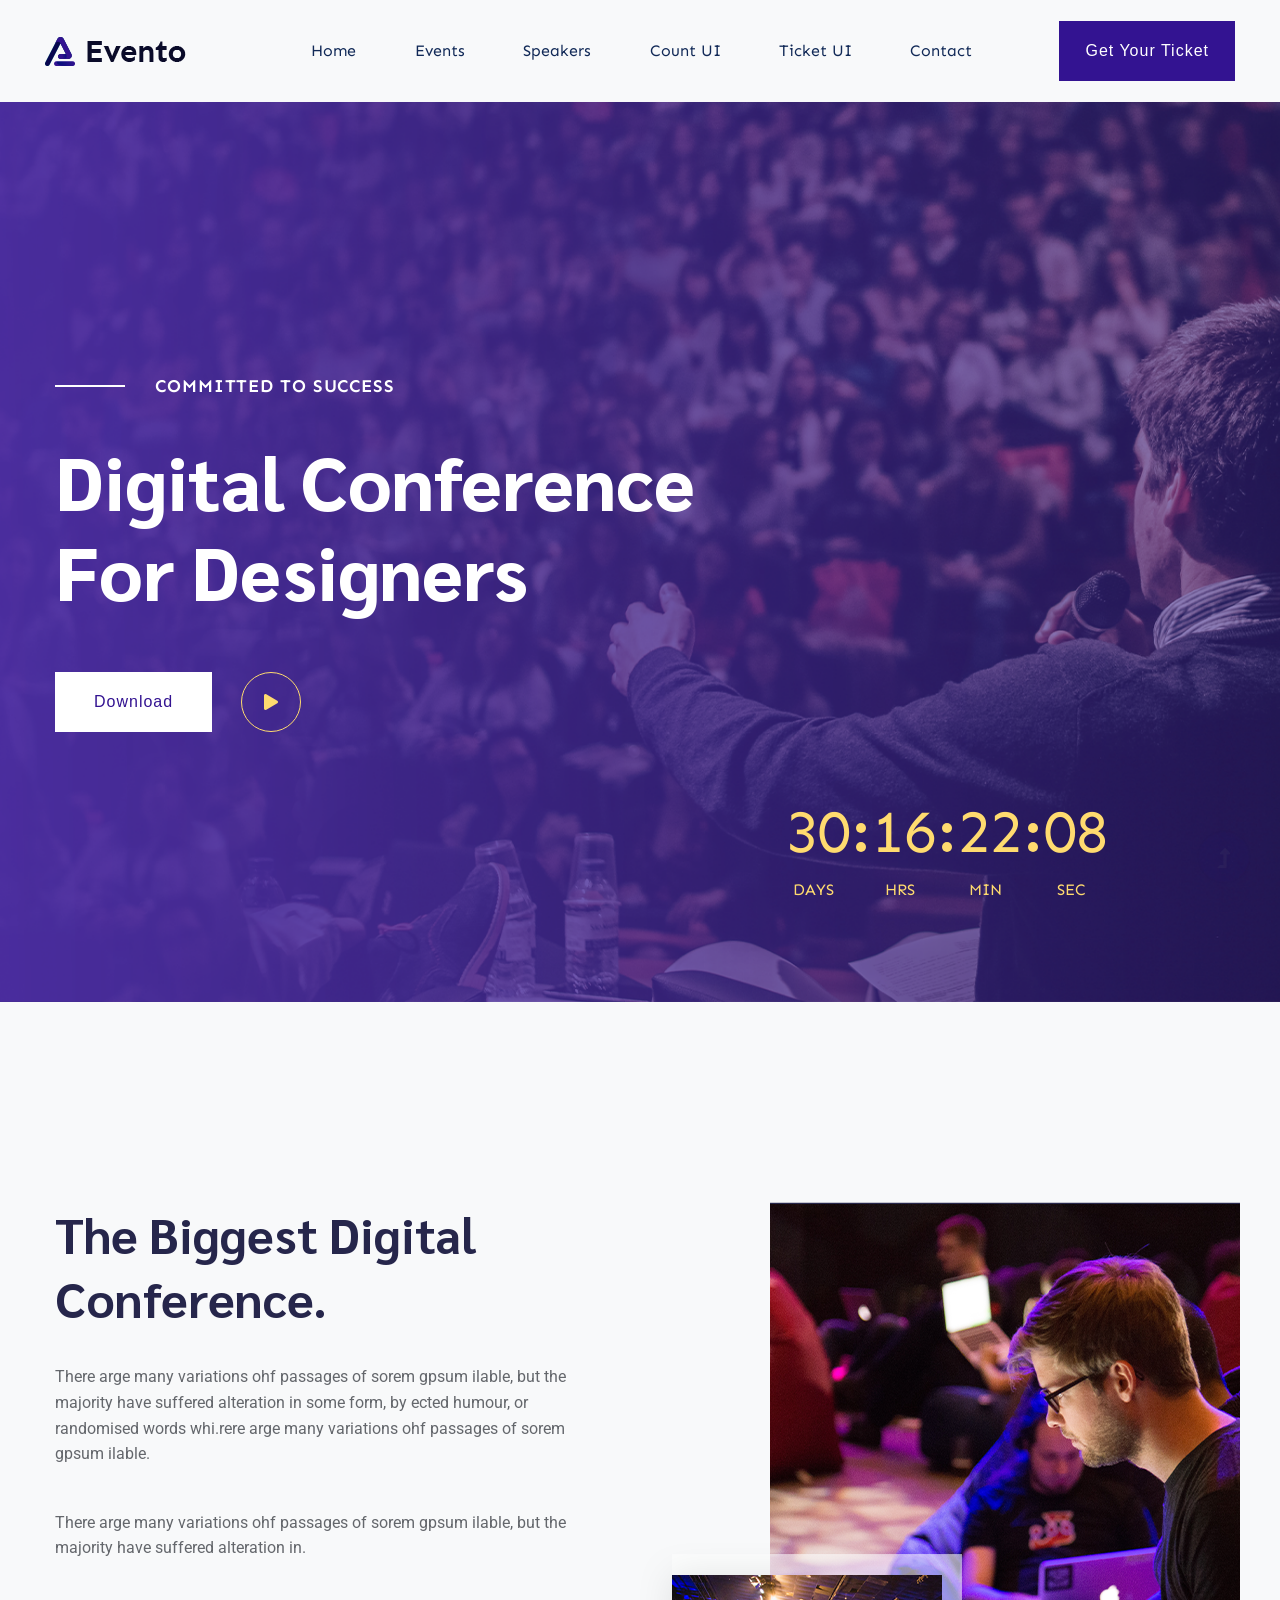
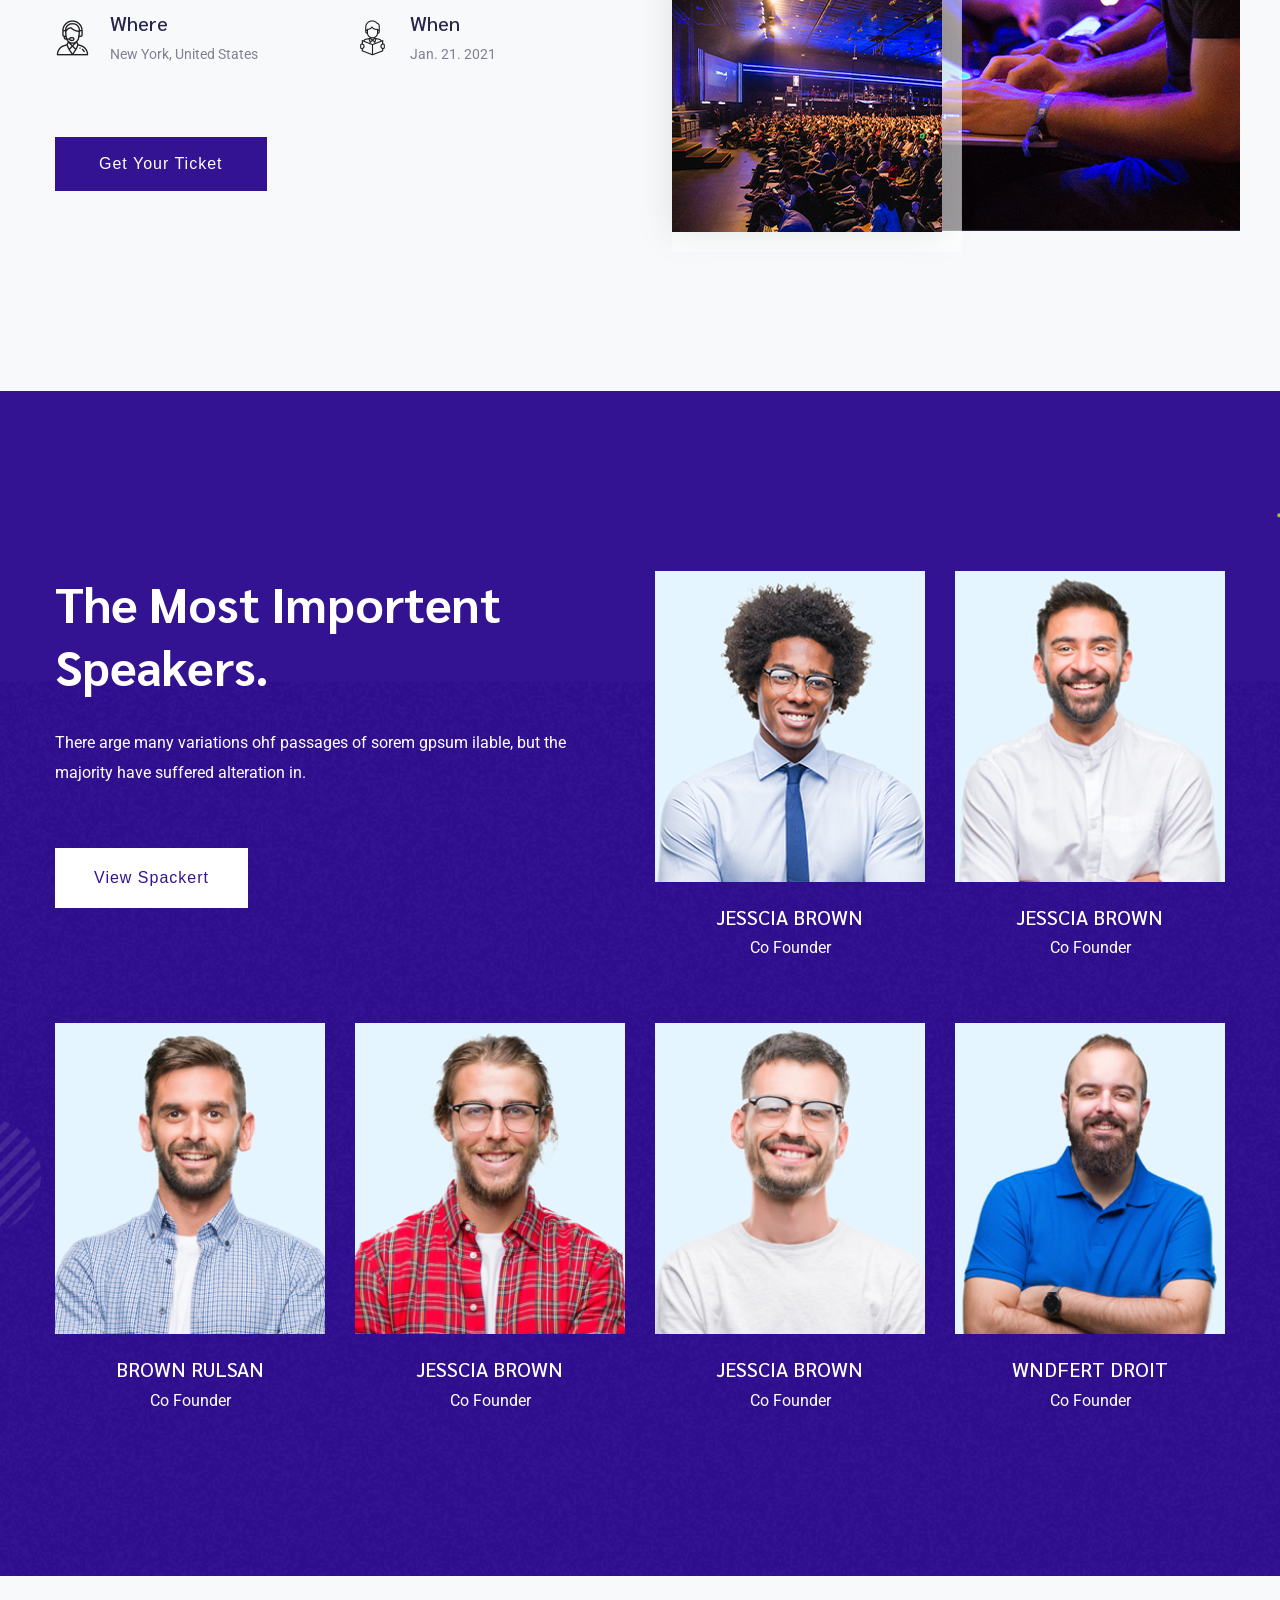
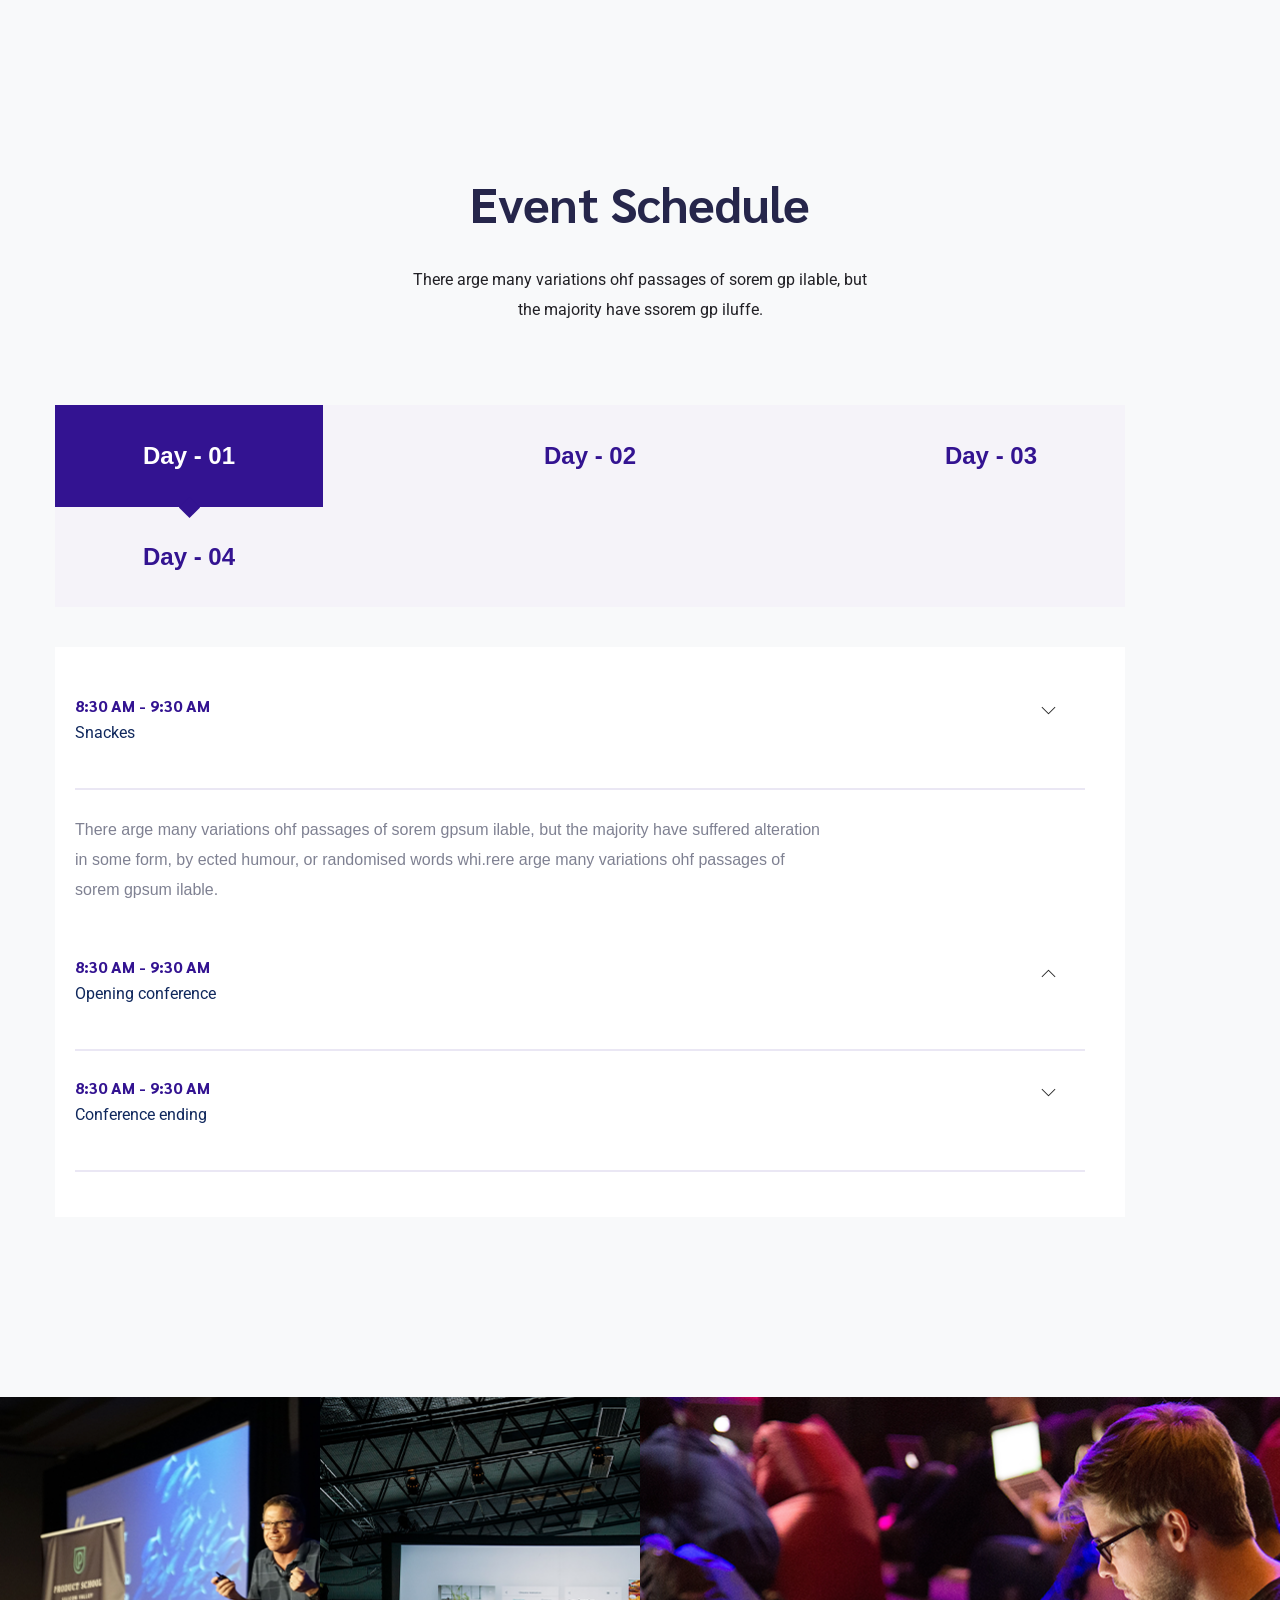
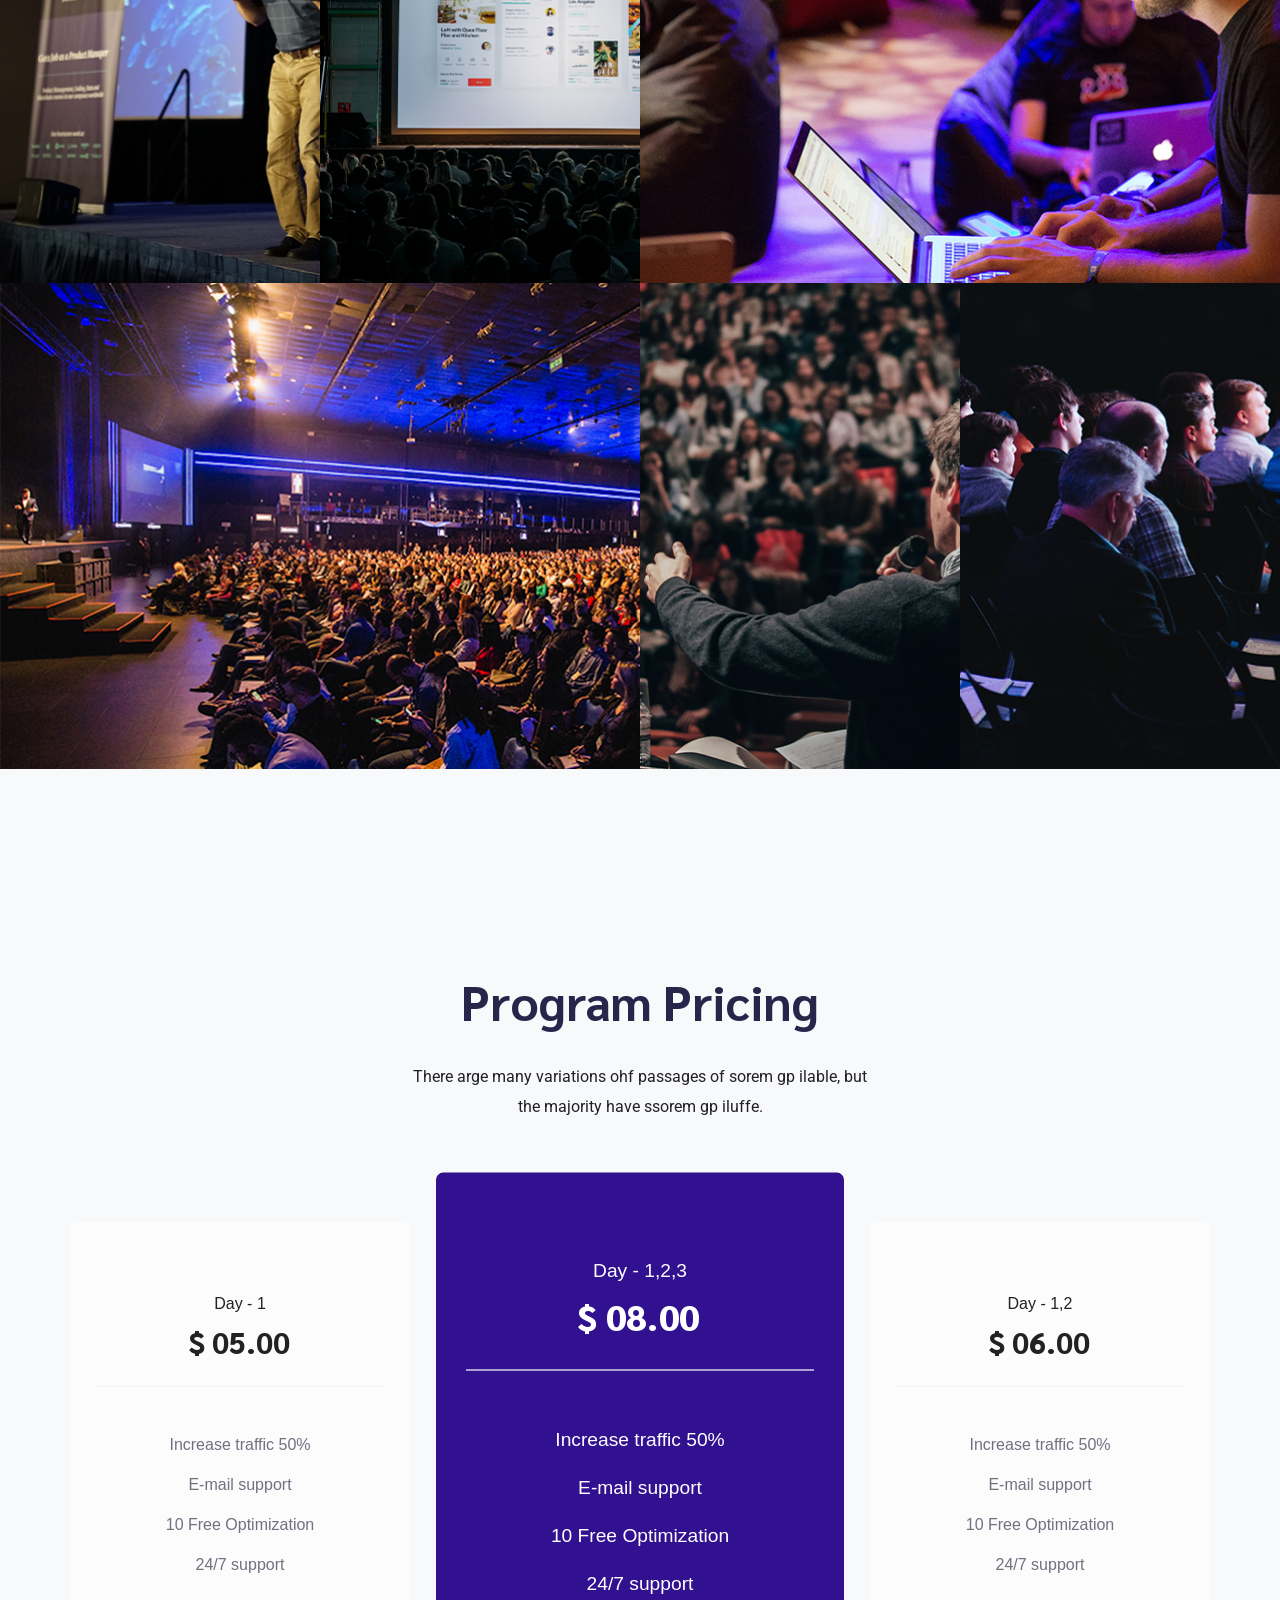
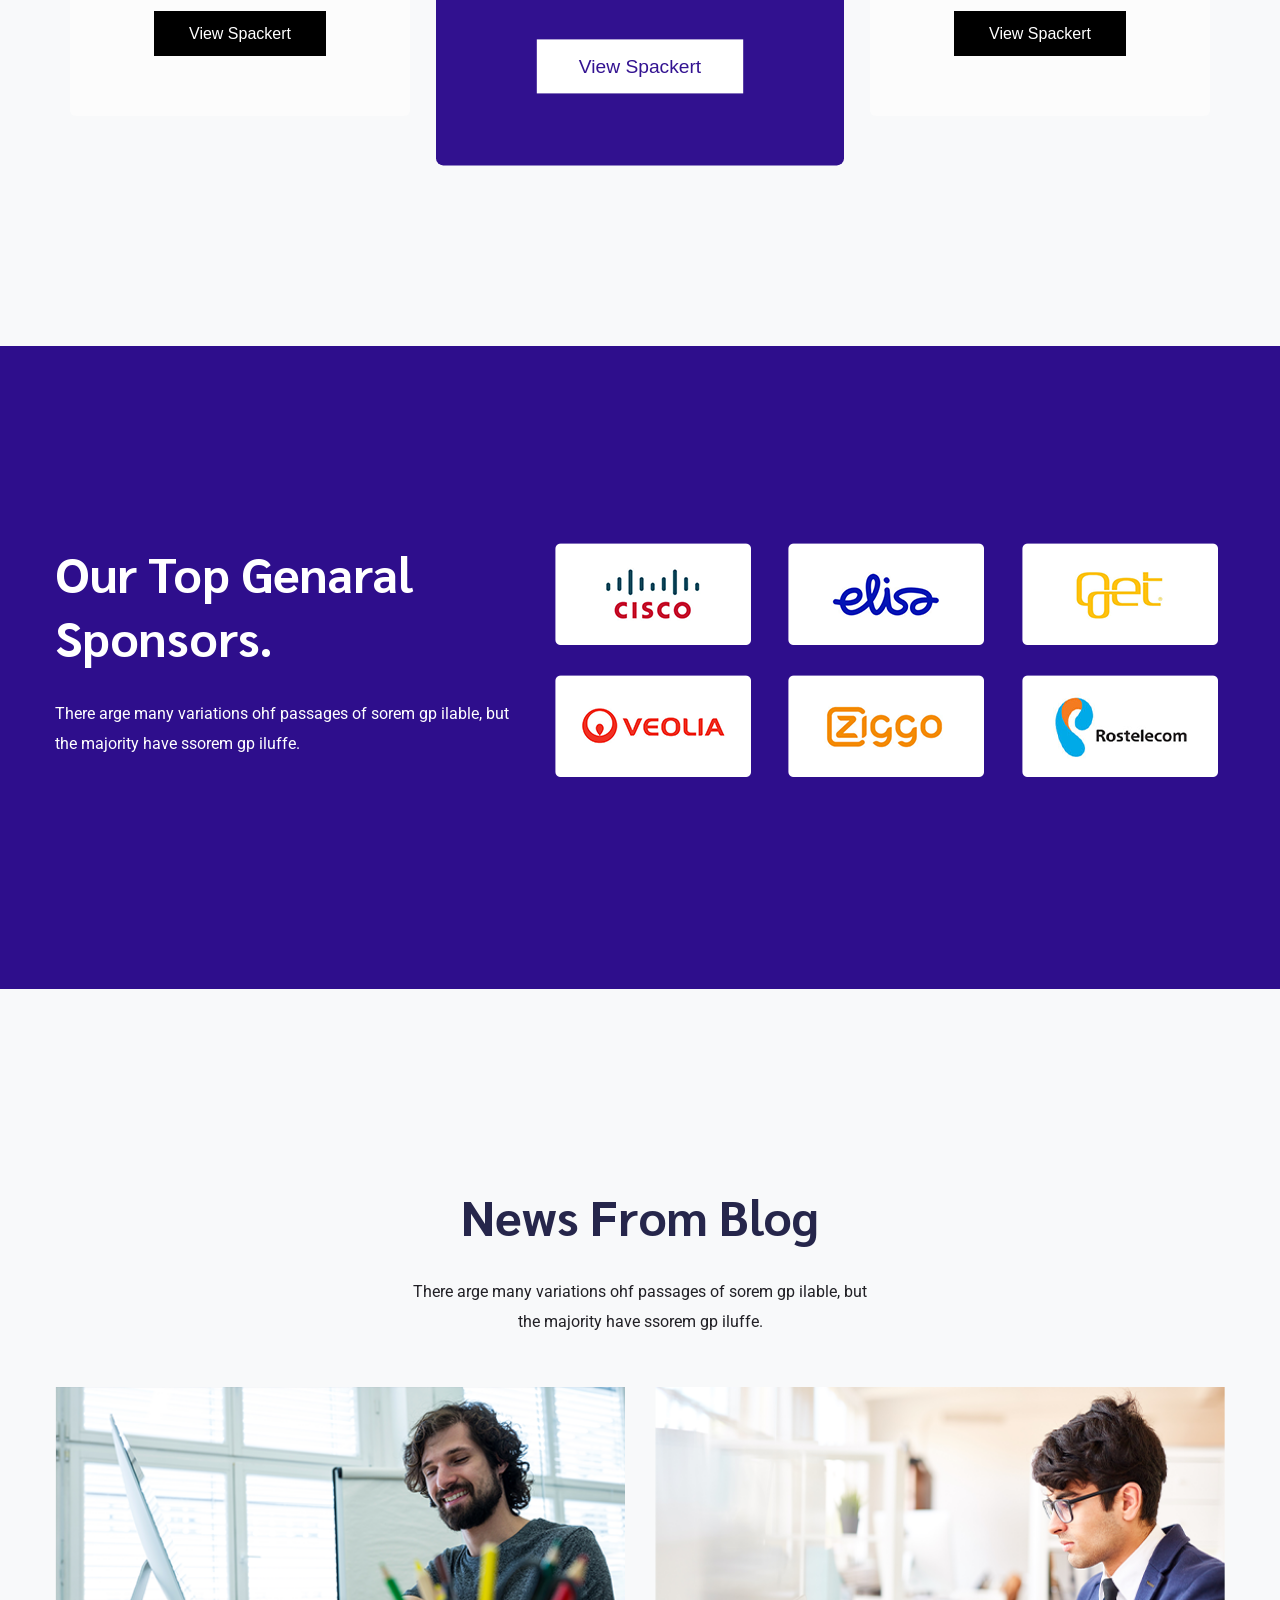
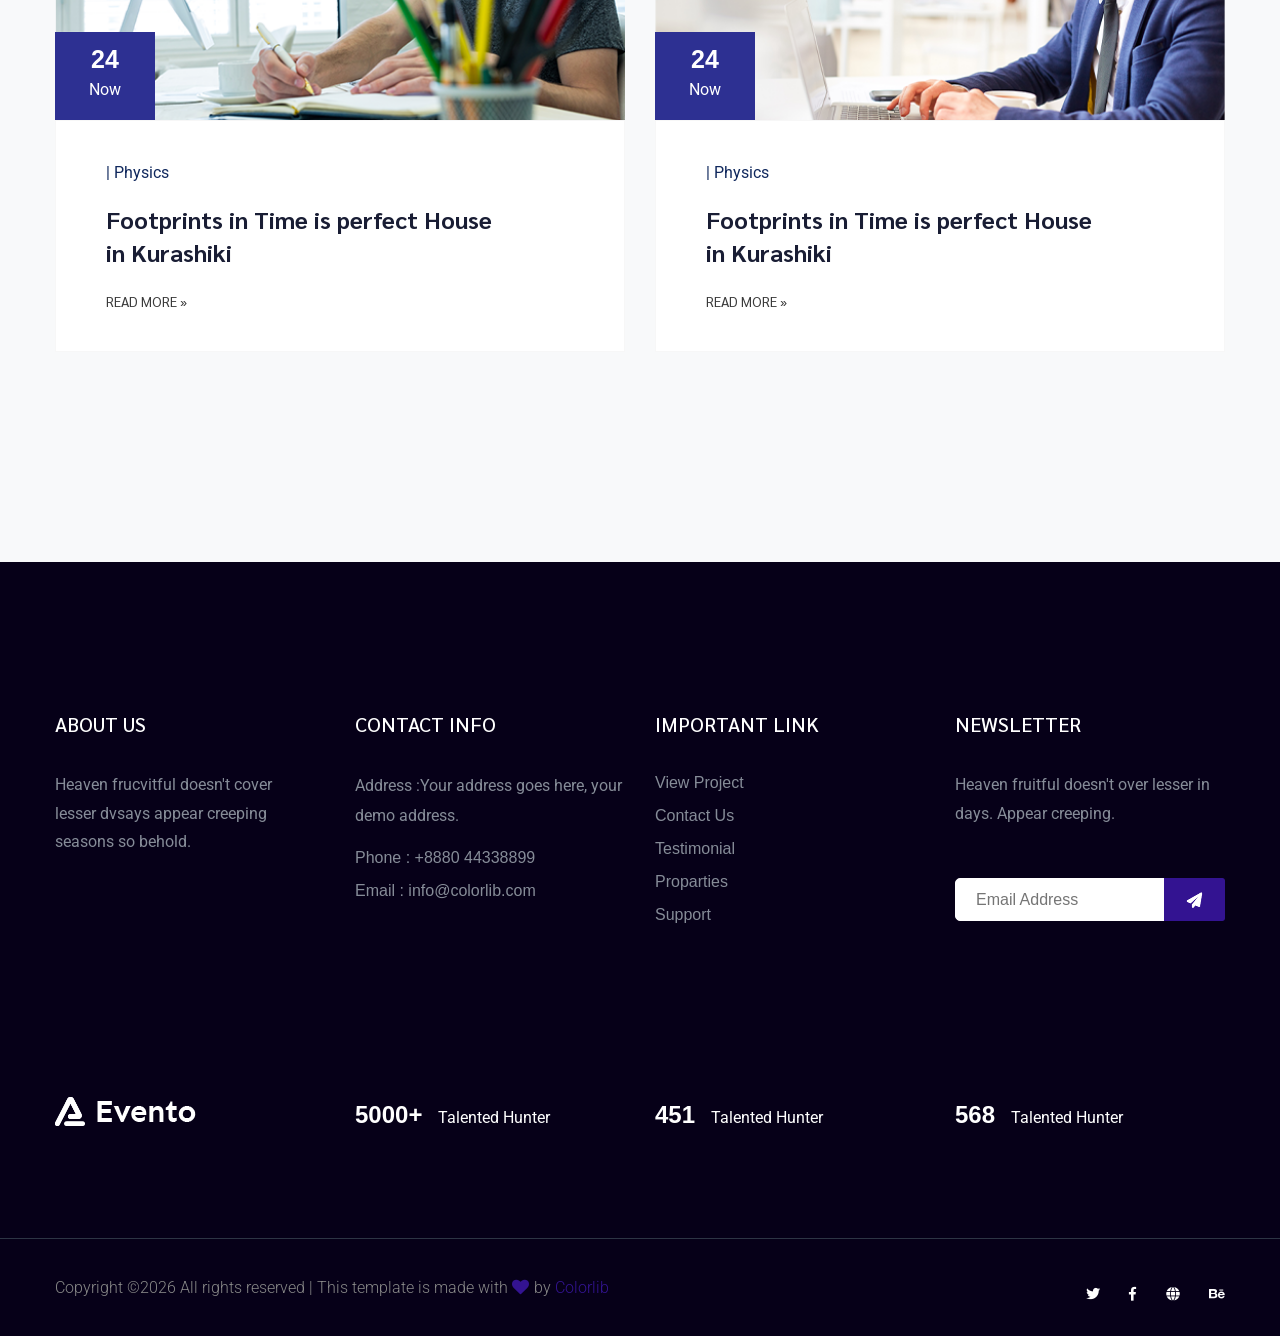
==== commit 9a16671f: "Updated project files" ====
--- a/index.html
+++ b/index.html
@@ -1,709 +1,993 @@
-<!DOCTYPE html>
-<html lang="en">
+<!doctype html>
+<html class="no-js" lang="zxx">
 <head>
-    <meta charset="UTF-8">
+    <meta charset="utf-8">
+    <meta http-equiv="x-ua-compatible" content="ie=edge">
+    <title> Event HTML-5 Template </title>
+    <meta name="description" content="">
     <meta name="viewport" content="width=device-width, initial-scale=1">
-    <title>Event HTML-5 Template</title>
-    <!-- Google Fonts -->
-    <link href="https://fonts.googleapis.com/css2?family=Poppins:wght@300;400;500;600;700;800&family=Roboto:wght@300;400;500;700&display=swap" rel="stylesheet">
-    <!-- Font Awesome -->
-    <link rel="stylesheet" href="https://cdnjs.cloudflare.com/ajax/libs/font-awesome/5.15.4/css/all.min.css"/>
-    <!-- Bootstrap 4 -->
-    <link rel="stylesheet" href="https://cdnjs.cloudflare.com/ajax/libs/bootstrap/4.6.2/css/bootstrap.min.css"/>
-    <!-- Owl Carousel -->
-    <link rel="stylesheet" href="https://cdnjs.cloudflare.com/ajax/libs/OwlCarousel2/2.3.4/assets/owl.carousel.min.css"/>
-    <link rel="stylesheet" href="https://cdnjs.cloudflare.com/ajax/libs/OwlCarousel2/2.3.4/assets/owl.theme.default.min.css"/>
-    <!-- Animate CSS -->
-    <link rel="stylesheet" href="https://cdnjs.cloudflare.com/ajax/libs/animate.css/4.1.1/animate.min.css"/>
-    <!-- Custom CSS -->
-    <link rel="stylesheet" href="css/style.css">
+    <link rel="manifest" href="site.webmanifest">
+    <link rel="shortcut icon" type="image/x-icon" href="assets/img/favicon.ico">
+
+	<!-- CSS here -->
+	<link rel="stylesheet" href="assets/css/bootstrap.min.css">
+	<link rel="stylesheet" href="assets/css/owl.carousel.min.css">
+	<link rel="stylesheet" href="assets/css/slicknav.css">
+    <link rel="stylesheet" href="assets/css/flaticon.css">
+    <link rel="stylesheet" href="assets/css/gijgo.css">
+	<link rel="stylesheet" href="assets/css/animate.min.css">
+	<link rel="stylesheet" href="assets/css/magnific-popup.css">
+	<link rel="stylesheet" href="assets/css/fontawesome-all.min.css">
+	<link rel="stylesheet" href="assets/css/themify-icons.css">
+	<link rel="stylesheet" href="assets/css/slick.css">
+	<link rel="stylesheet" href="assets/css/nice-select.css">
+	<link rel="stylesheet" href="assets/css/style.css">
 </head>
 <body>
-
-    <!-- Preloader -->
+    <!-- ? Preloader Start -->
     <div id="preloader-active">
         <div class="preloader d-flex align-items-center justify-content-center">
             <div class="preloader-inner position-relative">
                 <div class="preloader-circle"></div>
                 <div class="preloader-img pere-text">
-                    <img src="https://themewagon.github.io/eventz/assets/img/logo/loder.png" alt="">
+                    <img src="assets/img/logo/loder.png" alt="">
                 </div>
             </div>
         </div>
     </div>
-
-    <!-- Header -->
-    <header>
-        <div class="header-area header-transparent">
-            <div class="main-header header-sticky">
-                <div class="container-fluid">
-                    <div class="row align-items-center">
-                        <!-- Logo -->
-                        <div class="col-xl-2 col-lg-2 col-md-1">
-                            <div class="logo">
-                                <a href="index.html">
-                                    <img src="https://themewagon.github.io/eventz/assets/img/logo/logo.png" alt="Logo">
-                                </a>
-                            </div>
-                        </div>
-                        <!-- Main-menu -->
-                        <div class="col-xl-8 col-lg-8 col-md-8">
+    <!-- Preloader Start -->
+<header>
+    <!--? Header Start -->
+    <div class="header-area">
+        <div class="main-header header-sticky">
+            <div class="container-fluid">
+                <div class="row align-items-center">
+                    <!-- Logo -->
+                    <div class="col-xl-2 col-lg-2 col-md-1">
+                        <div class="logo">
+                            <a href="index.html"><img src="assets/img/logo/logo.png" alt=""></a>
+                        </div>
+                    </div>
+                    <div class="col-xl-10 col-lg-10 col-md-10">
+                        <div class="menu-main d-flex align-items-center justify-content-end">
+                            <!-- Main-menu -->
                             <div class="main-menu f-right d-none d-lg-block">
                                 <nav>
                                     <ul id="navigation">
                                         <li><a href="index.html">Home</a></li>
-                                        <li><a href="about.html">About</a></li>
-                                        <li><a href="spakers.html">Speakers</a></li>
-                                        <li><a href="schedule.html">Schedule</a></li>
-                                        <li><a href="blog.html">Blog</a>
-                                            <ul class="submenu">
-                                                <li><a href="blog.html">Blog</a></li>
-                                                <li><a href="blog_details.html">Blog Details</a></li>
-                                                <li><a href="elements.html">Element</a></li>
-                                            </ul>
-                                        </li>
+                                        <li><a href="eventlisting.html">Events</a></li>
+                                        <li><a href="#speakers">Speakers</a></li>
+                                        <li><a href="countdown.html">Count UI</a></li>
+                                       <li><a href="ticketbooking.html">Ticket UI</a></li>
                                         <li><a href="contact.html">Contact</a></li>
                                     </ul>
                                 </nav>
                             </div>
-                        </div>
-                        <!-- Header-btn -->
-                        <div class="col-xl-2 col-lg-2 col-md-3">
-                            <div class="header-btn d-none d-lg-block f-right">
-                                <a href="#" class="btn header-btn1">Get Your Ticket</a>
-                            </div>
-                        </div>
-                        <!-- Mobile Menu -->
-                        <div class="col-12">
-                            <div class="mobile_menu d-block d-lg-none"></div>
-                        </div>
-                    </div>
-                </div>
-            </div>
-        </div>
-    </header>
-
-    <!-- Hero / Slider Area -->
-    <div class="slider-area">
+                            <div class="header-right-btn f-right d-none d-lg-block ml-30">
+                                <a href="ticketbooking.html" class="btn header-btn">Get Your Ticket</a>
+                            </div>
+                        </div>
+                    </div>   
+                    <!-- Mobile Menu -->
+                    <div class="col-12">
+                        <div class="mobile_menu d-block d-lg-none"></div>
+                    </div>
+                </div>
+            </div>
+        </div>
+    </div>
+    <!-- Header End -->
+</header>
+<main>
+    <!--? slider Area Start-->
+    <div class="slider-area position-relative">
         <div class="slider-active">
-            <!-- Slide 1 -->
+            <!-- Single Slider -->
             <div class="single-slider slider-height d-flex align-items-center">
                 <div class="container">
                     <div class="row">
-                        <div class="col-xl-7 col-lg-9 col-md-10">
+                        <div class="col-xl-8 col-lg-8 col-md-9 col-sm-10">
                             <div class="hero__caption">
-                                <span>Committed to success</span>
-                                <h1>Digital Conference <br>For Designers</h1>
-                                <div class="hero__btn">
-                                    <a href="industries.html" class="btn hero-btn">Download</a>
-                                    <a href="https://www.youtube.com/watch?v=up68UAfH0d0" class="popup-video hero-btn2">
-                                        <i class="fas fa-play"></i> Story Video <br>Watch
-                                    </a>
-                                </div>
-                            </div>
-                        </div>
-                    </div>
-                </div>
-            </div>
-            <!-- Slide 2 -->
-            <div class="single-slider slider-height slider-height2 d-flex align-items-center">
+                                <span data-animation="fadeInLeft" data-delay=".1s">Committed to success</span>
+                                <h1 data-animation="fadeInLeft" data-delay=".5s">Digital Conference For Designers</h1>
+                                <!-- Hero-btn -->
+                                <div class="slider-btns">
+                                    <a data-animation="fadeInLeft" data-delay="1.0s" href="industries.html" class="btn hero-btn">Download</a>
+                                    <a data-animation="fadeInRight" data-delay="1.0s" class="popup-video video-btn"  href="https://www.youtube.com/watch?v=up68UAfH0d0">
+                                        <i class="fas fa-play"></i></a>
+                                    <p class="video-cap d-none d-sm-blcok" data-animation="fadeInRight" data-delay="1.0s">Story Vidoe<br> Watch</p>
+                                </div>
+                            </div>
+                        </div>
+                    </div>
+                </div>          
+            </div>
+            <!-- Single Slider -->
+            <div class="single-slider slider-height d-flex align-items-center">
                 <div class="container">
                     <div class="row">
-                        <div class="col-xl-7 col-lg-9 col-md-10">
+                        <div class="col-xl-8 col-lg-8 col-md-9 col-sm-10">
                             <div class="hero__caption">
-                                <span>Committed to success</span>
-                                <h1>Digital Conference <br>For Designers</h1>
-                                <div class="hero__btn">
-                                    <a href="industries.html" class="btn hero-btn">Download</a>
-                                    <a href="https://www.youtube.com/watch?v=up68UAfH0d0" class="popup-video hero-btn2">
-                                        <i class="fas fa-play"></i> Story Video <br>Watch
-                                    </a>
-                                </div>
-                            </div>
-                        </div>
-                    </div>
-                </div>
-            </div>
-        </div>
+                                <span data-animation="fadeInLeft" data-delay=".1s">Committed to success</span>
+                                <h1 data-animation="fadeInLeft" data-delay=".5s">Digital Conference For Designers</h1>
+                                <!-- Hero-btn -->
+                                <div class="slider-btns">
+                                    <a data-animation="fadeInLeft" data-delay="1.0s" href="industries.html" class="btn hero-btn">Download</a>
+                                    <a data-animation="fadeInRight" data-delay="1.0s" class="popup-video video-btn"  href="https://www.youtube.com/watch?v=up68UAfH0d0">
+                                        <i class="fas fa-play"></i></a>
+                                    <p class="video-cap d-none d-sm-blcok" data-animation="fadeInRight" data-delay="1.0s">Story Vidoe<br> Watch</p>
+                                </div>
+                            </div>
+                        </div>
+                    </div>
+                </div>          
+            </div>
+        </div>
+        <!-- Counter Section Begin -->
+        <div class="counter-section d-none d-sm-block">
+            <div class="cd-timer" id="countdown" >
+                <div class="cd-item">
+                    <span>96</span>
+                    <p>Days</p>
+                </div>
+                <div class="cd-item">
+                    <span>15</span>
+                    <p>Hrs</p>
+                </div>
+                <div class="cd-item">
+                    <span>07</span>
+                    <p>Min</p>
+                </div>
+                <div class="cd-item">
+                    <span>02</span>
+                    <p>Sec</p>
+                </div>
+            </div>
+        </div>
+        <!-- Counter Section End -->
     </div>
-
-    <!-- Countdown Timer -->
-    <div class="count-down-area">
+    <!-- slider Area End-->
+    <!--? About Law Start-->
+    <section class="about-low-area section-padding2">
+        <div class="container" id="about">
+            <div class="row">
+                <div class="col-lg-6 col-md-12">
+                    <div class="about-caption mb-50">
+                        <!-- Section Tittle -->
+                        <div class="section-tittle mb-35">
+                            <h2>The Biggest Digital Conference.</h2>
+                        </div>
+                        <p>There arge many variations ohf passages of sorem gpsum ilable, but the majority have suffered alteration in some form, by ected humour, or randomised words whi.rere arge many variations ohf passages of sorem gpsum ilable.</p>
+                        <p>There arge many variations ohf passages of sorem gpsum ilable, but the majority have suffered alteration in.</p>
+                    </div>
+                    <div class="row">
+                        <div class="col-lg-6 col-md-6 col-sm-6 col-xs-10">
+                            <div class="single-caption mb-20">
+                                <div class="caption-icon">
+                                    <span class="flaticon-communications-1"></span>
+                                </div>
+                                <div class="caption">
+                                    <h5>Where</h5>
+                                    <p>New York, United States</p>
+                                </div>
+                            </div>
+                        </div>
+                        <div class="col-lg-6 col-md-6 col-sm-6 col-xs-10">
+                            <div class="single-caption mb-20">
+                                <div class="caption-icon">
+                                    <span class="flaticon-education"></span>
+                                </div>
+                                <div class="caption">
+                                    <h5>When</h5>
+                                    <p>Jan. 21. 2021</p>
+                                </div>
+                            </div>
+                        </div>
+                    </div>
+                    <a href="#" class="btn mt-50">Get Your Ticket</a>
+                </div>
+                <div class="col-lg-6 col-md-12">
+                    <!-- about-img -->
+                    <div class="about-img ">
+                        <div class="about-font-img d-none d-lg-block">
+                            <img src="assets/img/gallery/about2.png" alt="">
+                        </div>
+                        <div class="about-back-img ">
+                            <img src="assets/img/gallery/about1.png" alt="">
+                        </div>
+                    </div>
+                </div>
+            </div>
+        </div>
+    </section>
+    <!-- About Law End-->
+    <!--? Brand Area Start -->
+    <section class="team-area pt-180 pb-100 section-bg" data-background="assets/img/gallery/section_bg02.png">
+        <div class="container" id="speakers">
+            <div class="row">
+                <div class="col-lg-6 col-md-9">
+                    <!-- Section Tittle -->
+                    <div class="section-tittle section-tittle2 mb-50">
+                        <h2>The Most Importent Speakers.</h2>
+                        <p>There arge many variations ohf passages of sorem gpsum ilable, but the majority have suffered alteration in.</p>
+                        <a href="#" class="btn white-btn mt-30">View Spackert</a>
+                    </div>
+                </div>
+                <div class="col-lg-3 col-md-4 col-sm-6">
+                    <div class="single-team mb-30">
+                        <div class="team-img">
+                            <img src="assets/img/gallery/team1.png" alt="">
+                            <!-- Blog Social -->
+                            <ul class="team-social">
+                                <li><a href="#"><i class="fab fa-facebook-f"></i></a></li>
+                                <li><a href="#"><i class="fab fa-twitter"></i></a></li>
+                                <li><a href="#"><i class="fas fa-globe"></i></a></li>
+                            </ul>
+                        </div>
+                        <div class="team-caption">
+                            <h3><a href="#">Jesscia brown</a></h3>
+                            <p> Co Founder</p>
+                        </div>
+                    </div>
+                </div>
+                <div class="col-lg-3 col-md-4 col-sm-6">
+                    <div class="single-team mb-30">
+                        <div class="team-img">
+                            <img src="assets/img/gallery/team2.png" alt="">
+                            <!-- Blog Social -->
+                            <ul class="team-social">
+                                <li><a href="#"><i class="fab fa-facebook-f"></i></a></li>
+                                <li><a href="#"><i class="fab fa-twitter"></i></a></li>
+                                <li><a href="#"><i class="fas fa-globe"></i></a></li>
+                            </ul>
+                        </div>
+                        <div class="team-caption">
+                            <h3><a href="#">Jesscia brown</a></h3>
+                            <p> Co Founder</p>
+                        </div>
+                    </div>
+                </div>
+                <div class="col-lg-3 col-md-4 col-sm-6">
+                    <div class="single-team mb-30">
+                        <div class="team-img">
+                            <img src="assets/img/gallery/team3.png" alt="">
+                            <!-- Blog Social -->
+                            <ul class="team-social">
+                                <li><a href="#"><i class="fab fa-facebook-f"></i></a></li>
+                                <li><a href="#"><i class="fab fa-twitter"></i></a></li>
+                                <li><a href="#"><i class="fas fa-globe"></i></a></li>
+                            </ul>
+                        </div>
+                        <div class="team-caption">
+                            <h3><a href="#">brown Rulsan</a></h3>
+                            <p> Co Founder</p>
+                        </div>
+                    </div>
+                </div>
+                <div class="col-lg-3 col-md-4 col-sm-6">
+                    <div class="single-team mb-30">
+                        <div class="team-img">
+                            <img src="assets/img/gallery/team4.png" alt="">
+                            <!-- Blog Social -->
+                            <ul class="team-social">
+                                <li><a href="#"><i class="fab fa-facebook-f"></i></a></li>
+                                <li><a href="#"><i class="fab fa-twitter"></i></a></li>
+                                <li><a href="#"><i class="fas fa-globe"></i></a></li>
+                            </ul>
+                        </div>
+                        <div class="team-caption">
+                            <h3><a href="#">Jesscia brown</a></h3>
+                            <p> Co Founder</p>
+                        </div>
+                    </div>
+                </div>
+                <div class="col-lg-3 col-md-4 col-sm-6">
+                    <div class="single-team mb-30">
+                        <div class="team-img">
+                            <img src="assets/img/gallery/team5.png" alt="">
+                            <!-- Blog Social -->
+                            <ul class="team-social">
+                                <li><a href="#"><i class="fab fa-facebook-f"></i></a></li>
+                                <li><a href="#"><i class="fab fa-twitter"></i></a></li>
+                                <li><a href="#"><i class="fas fa-globe"></i></a></li>
+                            </ul>
+                        </div>
+                        <div class="team-caption">
+                            <h3><a href="#">Jesscia brown</a></h3>
+                            <p> Co Founder</p>
+                        </div>
+                    </div>
+                </div>
+                <div class="col-lg-3 col-md-4 col-sm-6">
+                    <div class="single-team mb-30">
+                        <div class="team-img">
+                            <img src="assets/img/gallery/team6.png" alt="">
+                            <!-- Blog Social -->
+                            <ul class="team-social">
+                                <li><a href="#"><i class="fab fa-facebook-f"></i></a></li>
+                                <li><a href="#"><i class="fab fa-twitter"></i></a></li>
+                                <li><a href="#"><i class="fas fa-globe"></i></a></li>
+                            </ul>
+                        </div>
+                        <div class="team-caption">
+                            <h3><a href="#">wndfert droit</a></h3>
+                            <p> Co Founder</p>
+                        </div>
+                    </div>
+                </div>
+            </div>
+        </div>
+    </section>
+    <!-- Brand Area End -->  
+    <!--? accordion -->
+    <section class="accordion fix section-padding30">
+        <div class="container" id="schedule">
+            <div class="row justify-content-center">
+                <div class="col-xl-5 col-lg-6 col-md-6">
+                    <!-- Section Tittle -->
+                    <div class="section-tittle text-center mb-80">
+                        <h2>Event Schedule</h2>
+                        <p>There arge many variations ohf passages of sorem gp ilable, but the majority have ssorem gp iluffe.</p>
+                    </div> 
+                </div>
+            </div>
+            <div class="row ">
+               <div class="col-lg-11">
+                    <div class="properties__button mb-40">
+                        <!--Nav Button  -->
+                        <nav>                                                                         
+                            <div class="nav nav-tabs" id="nav-tab" role="tablist">
+                                <a class="nav-item nav-link active" id="nav-home-tab" data-toggle="tab" href="#nav-home" role="tab" aria-controls="nav-home" aria-selected="true">Day - 01</a>
+                                <a class="nav-item nav-link" id="nav-profile-tab" data-toggle="tab" href="#nav-profile" role="tab" aria-controls="nav-profile" aria-selected="false"> Day - 02</a>
+                                <a class="nav-item nav-link" id="nav-contact-tab" data-toggle="tab" href="#nav-contact" role="tab" aria-controls="nav-contact" aria-selected="false"> Day - 03 </a>
+                                <a class="nav-item nav-link" id="nav-dinner-tab" data-toggle="tab" href="#nav-dinner" role="tab" aria-controls="nav-dinner" aria-selected="false"> Day - 04 </a>
+                            </div>
+                        </nav>
+                        <!--End Nav Button  -->
+                    </div>
+               </div>
+            </div>
+        </div>
         <div class="container">
+            <!-- Nav Card -->
+            <div class="tab-content" id="nav-tabContent">
+                <!-- card one -->
+                <div class="tab-pane fade show active" id="nav-home" role="tabpanel" aria-labelledby="nav-home-tab">
+                   <div class="row">
+                        <div class="col-lg-11">
+                            <div class="accordion-wrapper">
+                                <div class="accordion" id="accordionExample">
+                                    <!-- single-one -->
+                                    <div class="card">
+                                        <div class="card-header" id="headingTwo">
+                                            <h2 class="mb-0">
+                                                <a href="#" class="btn-link collapsed" data-toggle="collapse" data-target="#collapseTwo" aria-expanded="false" aria-controls="collapseTwo">
+                                                    <span>8:30 AM - 9:30 AM</span>
+                                                    <p>Snackes</p>
+                                                </a> 
+                                            </h2>
+                                        </div>
+                                        <div id="collapseTwo" class="collapse show" aria-labelledby="headingTwo" data-parent="#accordionExample">
+                                            <div class="card-body">
+                                                There arge many variations ohf passages of sorem gpsum ilable, but the majority have suffered alteration in some form, by ected humour, or randomised words whi.rere arge many variations ohf passages of sorem gpsum ilable.
+                                            </div>
+                                        </div>
+                                    </div>
+                                    <!-- single-two -->
+                                    <div class="card">
+                                        <div class="card-header" id="headingOne">
+                                            <h2 class="mb-0">
+                                                <a href="#" class="btn-link" data-toggle="collapse" data-target="#collapseOne" aria-expanded="true" aria-controls="collapseOne">
+                                                    <span>8:30 AM - 9:30 AM</span>
+                                                    <p>Opening conference</p>
+                                                </a>
+                                            </h2>
+                                        </div>
+                                        <div id="collapseOne" class="collapse" aria-labelledby="headingOne" data-parent="#accordionExample">
+                                            <div class="card-body">
+                                                There arge many variations ohf passages of sorem gpsum ilable, but the majority have suffered alteration in some form, by ected humour, or randomised words whi.rere arge many variations ohf passages of sorem gpsum ilable.
+                                            </div>
+                                        </div>
+                                    </div>
+                                    <!-- single-three -->
+                                    <div class="card">
+                                        <div class="card-header" id="headingThree">
+                                            <h2 class="mb-0">
+                                                <a href="#" class="btn-link collapsed" data-toggle="collapse" data-target="#collapseThree" aria-expanded="false" aria-controls="collapseThree">
+                                                    <span>8:30 AM - 9:30 AM</span>
+                                                    <p>Conference ending</p>
+                                                </a>
+                                            </h2>
+                                        </div>
+                                        <div id="collapseThree" class="collapse" aria-labelledby="headingThree" data-parent="#accordionExample">
+                                            <div class="card-body">
+                                                There arge many variations ohf passages of sorem gpsum ilable, but the majority have suffered alteration in some form, by ected humour, or randomised words whi.rere arge many variations ohf passages of sorem gpsum ilable.
+                                            </div>
+                                        </div>
+                                    </div>
+                                </div>
+                            </div>
+                        </div>
+                   </div>
+                </div>
+                <!-- Card two -->
+                <div class="tab-pane fade" id="nav-profile" role="tabpanel" aria-labelledby="nav-profile-tab">
+                    <div class="row">
+                        <div class="col-lg-11">
+                            <div class="accordion-wrapper">
+                                <div class="accordion" id="accordionExample">
+                                    <!-- single-one -->
+                                    <div class="card">
+                                        <div class="card-header" id="headingTwo">
+                                            <h2 class="mb-0">
+                                                <a href="#" class="btn-link collapsed" data-toggle="collapse" data-target="#collapseTwo2" aria-expanded="false" aria-controls="collapseTwo2">
+                                                    <span>8:30 AM - 9:30 AM</span>
+                                                    <p>Snackes</p>
+                                                </a> 
+                                            </h2>
+                                        </div>
+                                        <div id="collapseTwo2" class="collapse show" aria-labelledby="headingTwo" data-parent="#accordionExample">
+                                            <div class="card-body">
+                                                There arge many variations ohf passages of sorem gpsum ilable, but the majority have suffered alteration in some form, by ected humour, or randomised words whi.rere arge many variations ohf passages of sorem gpsum ilable.
+                                            </div>
+                                        </div>
+                                    </div>
+                                    <!-- single-two -->
+                                    <div class="card">
+                                        <div class="card-header" id="headingOne">
+                                            <h2 class="mb-0">
+                                                <a href="#" class="btn-link" data-toggle="collapse" data-target="#collapseOne1" aria-expanded="true" aria-controls="collapseOne1">
+                                                    <span>8:30 AM - 9:30 AM</span>
+                                                    <p>Opening conference</p>
+                                                </a>
+                                            </h2>
+                                        </div>
+                                        <div id="collapseOne1" class="collapse" aria-labelledby="headingOne" data-parent="#accordionExample">
+                                            <div class="card-body">
+                                                There arge many variations ohf passages of sorem gpsum ilable, but the majority have suffered alteration in some form, by ected humour, or randomised words whi.rere arge many variations ohf passages of sorem gpsum ilable.
+                                            </div>
+                                        </div>
+                                    </div>
+                                    <!-- single-three -->
+                                    <div class="card">
+                                        <div class="card-header" id="headingThree">
+                                            <h2 class="mb-0">
+                                                <a href="#" class="btn-link collapsed" data-toggle="collapse" data-target="#collapseThree3" aria-expanded="false" aria-controls="collapseThree3">
+                                                    <span>8:30 AM - 9:30 AM</span>
+                                                    <p>Conference ending</p>
+                                                </a>
+                                            </h2>
+                                        </div>
+                                        <div id="collapseThree3" class="collapse" aria-labelledby="headingThree" data-parent="#accordionExample">
+                                            <div class="card-body">
+                                                There arge many variations ohf passages of sorem gpsum ilable, but the majority have suffered alteration in some form, by ected humour, or randomised words whi.rere arge many variations ohf passages of sorem gpsum ilable.
+                                            </div>
+                                        </div>
+                                    </div>
+                                </div>
+                            </div>
+                        </div>
+                    </div>
+                </div>
+                <!-- Card three -->
+                <div class="tab-pane fade" id="nav-contact" role="tabpanel" aria-labelledby="nav-contact-tab">
+                    <div class="row">
+                            <div class="col-lg-11">
+                                <div class="accordion-wrapper">
+                                    <div class="accordion" id="accordionExample">
+                                        <!-- single-one -->
+                                        <div class="card">
+                                            <div class="card-header" id="headingTwo">
+                                                <h2 class="mb-0">
+                                                    <a href="#" class="btn-link collapsed" data-toggle="collapse" data-target="#collapseTwo01" aria-expanded="false" aria-controls="collapseTwo01">
+                                                        <span>8:30 AM - 9:30 AM</span>
+                                                        <p>Snackes</p>
+                                                    </a> 
+                                                </h2>
+                                            </div>
+                                            <div id="collapseTwo01" class="collapse show" aria-labelledby="headingTwo" data-parent="#accordionExample">
+                                                <div class="card-body">
+                                                    There arge many variations ohf passages of sorem gpsum ilable, but the majority have suffered alteration in some form, by ected humour, or randomised words whi.rere arge many variations ohf passages of sorem gpsum ilable.
+                                                </div>
+                                            </div>
+                                        </div>
+                                        <!-- single-two -->
+                                        <div class="card">
+                                            <div class="card-header" id="headingOne">
+                                                <h2 class="mb-0">
+                                                    <a href="#" class="btn-link" data-toggle="collapse" data-target="#collapseOne02" aria-expanded="true" aria-controls="collapseOne02">
+                                                        <span>8:30 AM - 9:30 AM</span>
+                                                        <p>Opening conference</p>
+                                                    </a>
+                                                </h2>
+                                            </div>
+                                            <div id="collapseOne02" class="collapse" aria-labelledby="headingOne" data-parent="#accordionExample">
+                                                <div class="card-body">
+                                                    There arge many variations ohf passages of sorem gpsum ilable, but the majority have suffered alteration in some form, by ected humour, or randomised words whi.rere arge many variations ohf passages of sorem gpsum ilable.
+                                                </div>
+                                            </div>
+                                        </div>
+                                        <!-- single-three -->
+                                        <div class="card">
+                                            <div class="card-header" id="headingThree">
+                                                <h2 class="mb-0">
+                                                    <a href="#" class="btn-link collapsed" data-toggle="collapse" data-target="#collapseThree03" aria-expanded="false" aria-controls="collapseThree03">
+                                                        <span>8:30 AM - 9:30 AM</span>
+                                                        <p>Conference ending</p>
+                                                    </a>
+                                                </h2>
+                                            </div>
+                                            <div id="collapseThree03" class="collapse" aria-labelledby="headingThree" data-parent="#accordionExample">
+                                                <div class="card-body">
+                                                    There arge many variations ohf passages of sorem gpsum ilable, but the majority have suffered alteration in some form, by ected humour, or randomised words whi.rere arge many variations ohf passages of sorem gpsum ilable.
+                                                </div>
+                                            </div>
+                                        </div>
+                                    </div>
+                                </div>
+                            </div>
+                    </div>
+                </div>
+                <!-- Card Four -->
+                <div class="tab-pane fade" id="nav-dinner" role="tabpanel" aria-labelledby="nav-dinner">
+                    <div class="row">
+                            <div class="col-lg-11">
+                                <div class="accordion-wrapper">
+                                    <div class="accordion" id="accordionExample">
+                                        <!-- single-one -->
+                                        <div class="card">
+                                            <div class="card-header" id="headingTwo">
+                                                <h2 class="mb-0">
+                                                    <a href="#" class="btn-link collapsed" data-toggle="collapse" data-target="#collapseTwo10" aria-expanded="false" aria-controls="collapseTwo10">
+                                                        <span>8:30 AM - 9:30 AM</span>
+                                                        <p>Snackes</p>
+                                                    </a> 
+                                                </h2>
+                                            </div>
+                                            <div id="collapseTwo10" class="collapse show" aria-labelledby="headingTwo" data-parent="#accordionExample">
+                                                <div class="card-body">
+                                                    There arge many variations ohf passages of sorem gpsum ilable, but the majority have suffered alteration in some form, by ected humour, or randomised words whi.rere arge many variations ohf passages of sorem gpsum ilable.
+                                                </div>
+                                            </div>
+                                        </div>
+                                        <!-- single-two -->
+                                        <div class="card">
+                                            <div class="card-header" id="headingOne">
+                                                <h2 class="mb-0">
+                                                    <a href="#" class="btn-link" data-toggle="collapse" data-target="#collapseOne20" aria-expanded="true" aria-controls="collapseOne20">
+                                                        <span>8:30 AM - 9:30 AM</span>
+                                                        <p>Opening conference</p>
+                                                    </a>
+                                                </h2>
+                                            </div>
+                                            <div id="collapseOne20" class="collapse" aria-labelledby="headingOne" data-parent="#accordionExample">
+                                                <div class="card-body">
+                                                    There arge many variations ohf passages of sorem gpsum ilable, but the majority have suffered alteration in some form, by ected humour, or randomised words whi.rere arge many variations ohf passages of sorem gpsum ilable.
+                                                </div>
+                                            </div>
+                                        </div>
+                                        <!-- single-three -->
+                                        <div class="card">
+                                            <div class="card-header" id="headingThree">
+                                                <h2 class="mb-0">
+                                                    <a href="#" class="btn-link collapsed" data-toggle="collapse" data-target="#collapseThree30" aria-expanded="false" aria-controls="collapseThree30">
+                                                        <span>8:30 AM - 9:30 AM</span>
+                                                        <p>Conference ending</p>
+                                                    </a>
+                                                </h2>
+                                            </div>
+                                            <div id="collapseThree30" class="collapse" aria-labelledby="headingThree" data-parent="#accordionExample">
+                                                <div class="card-body">
+                                                    There arge many variations ohf passages of sorem gpsum ilable, but the majority have suffered alteration in some form, by ected humour, or randomised words whi.rere arge many variations ohf passages of sorem gpsum ilable.
+                                                </div>
+                                            </div>
+                                        </div>
+                                    </div>
+                                </div>
+                            </div>
+                    </div>
+                </div>
+            </div>
+            <!-- End Nav Card -->
+        </div>
+    </section>
+    <!-- accordion End -->
+    <!--? gallery Products Start -->
+    <div class="gallery-area fix">
+        <div class="container-fluid p-0">
+            <div class="row no-gutters">
+                <div class="col-lg-3 col-md-3 col-sm-6">
+                    <div class="gallery-box">
+                        <div class="single-gallery">
+                            <div class="gallery-img " style="background-image: url(assets/img/gallery/gallery1.png);"></div>
+                        </div>
+                    </div>
+                </div>
+                <div class="col-lg-3 col-md-3 col-sm-6">
+                    <div class="gallery-box">
+                        <div class="single-gallery">
+                            <div class="gallery-img " style="background-image: url(assets/img/gallery/gallery2.png);"></div>
+                        </div>
+                    </div>
+                </div>
+                <div class="col-lg-6 col-md-6 col-sm-6">
+                    <div class="gallery-box">
+                        <div class="single-gallery">
+                            <div class="gallery-img " style="background-image: url(assets/img/gallery/gallery3.png);"></div>
+                        </div>
+                    </div>
+                </div>
+                <div class="col-lg-6 col-md-6 col-sm-6">
+                    <div class="gallery-box">
+                        <div class="single-gallery">
+                            <div class="gallery-img " style="background-image: url(assets/img/gallery/gallery4.png);"></div>
+                        </div>
+                    </div>
+                </div>
+                <div class="col-lg-3 col-md-3 col-sm-6">
+                    <div class="gallery-box">
+                        <div class="single-gallery">
+                             <div class="gallery-img " style="background-image: url(assets/img/gallery/gallery5.png);"></div>
+                        </div>
+                    </div>
+                </div>
+                <div class="col-lg-3 col-md-3 col-sm-6">
+                    <div class="gallery-box">
+                        <div class="single-gallery">
+                            <div class="gallery-img " style="background-image: url(assets/img/gallery/gallery6.png);"></div>
+                        </div>
+                    </div>
+                </div>
+            </div>
+        </div>
+    </div>
+    <!-- gallery Products End -->
+    <!--? Pricing Card Start -->
+    <section class="pricing-card-area section-padding2">
+        <div class="container">
+            <!-- Section Tittle -->
+            <div class="row justify-content-center">
+                <div class="col-lg-5 col-md-8">
+                    <div class="section-tittle text-center mb-100">
+                        <h2>Program Pricing</h2>
+                        <p>There arge many variations ohf passages of sorem gp ilable, but the majority have ssorem gp iluffe.</p>
+                    </div>
+                </div>
+            </div>
             <div class="row">
-                <div class="col-xl-12">
-                    <div class="count-down-time d-flex justify-content-center">
-                        <div class="single-count text-center">
-                            <span class="count-digit" id="days">96</span>
-                            <p class="count-text">Days</p>
-                        </div>
-                        <div class="single-count text-center">
-                            <span class="count-digit" id="hours">15</span>
-                            <p class="count-text">Hrs</p>
-                        </div>
-                        <div class="single-count text-center">
-                            <span class="count-digit" id="minutes">07</span>
-                            <p class="count-text">Min</p>
-                        </div>
-                        <div class="single-count text-center">
-                            <span class="count-digit" id="seconds">02</span>
-                            <p class="count-text">Sec</p>
-                        </div>
-                    </div>
-                </div>
-            </div>
-        </div>
-    </div>
-
-    <!-- About Area -->
-    <div class="about-area section-padding30">
+                <div class="col-xl-4 col-lg-4 col-md-6 col-sm-10">
+                    <div class="single-card text-center mb-30">
+                        <div class="card-top">
+                            <span>Day - 1</span>
+                            <h4>$ 05.00</h4>
+                        </div>
+                        <div class="card-bottom">
+                            <ul>
+                                <li>Increase traffic 50%</li>
+                                <li>E-mail support</li>
+                                <li>10 Free Optimization</li>
+                                <li>24/7  support</li>
+                            </ul>
+                            <a href="services.html" class="black-btn">View Spackert</a>
+                        </div>
+                    </div>
+                </div>
+                <div class="col-xl-4 col-lg-4 col-md-6 col-sm-10">
+                    <div class="single-card active text-center mb-30">
+                        <div class="card-top">
+                            <span>Day - 1,2,3</span>
+                            <h4>$ 08.00</h4>
+                        </div>
+                        <div class="card-bottom">
+                            <ul>
+                                <li>Increase traffic 50%</li>
+                                <li>E-mail support</li>
+                                <li>10 Free Optimization</li>
+                                <li>24/7  support</li>
+                            </ul>
+                            <a href="services.html" class="black-btn">View Spackert</a>
+                        </div>
+                    </div>
+                </div>
+                <div class="col-xl-4 col-lg-4 col-md-6 col-sm-10">
+                    <div class="single-card text-center mb-30">
+                        <div class="card-top">
+                            <span>Day - 1,2</span>
+                            <h4>$ 06.00</h4>
+                        </div>
+                        <div class="card-bottom">
+                            <ul>
+                                <li>Increase traffic 50%</li>
+                                <li>E-mail support</li>
+                                <li>10 Free Optimization</li>
+                                <li>24/7  support</li>
+                            </ul>
+                            <a href="services.html" class="black-btn">View Spackert</a>
+                        </div>
+                    </div>
+                </div>
+            </div>
+        </div>
+    </section>
+    <!-- Pricing Card End -->
+    <!--? Brand Area Start-->
+    <section class="work-company section-padding30" style="background: #2e0e8c;">
         <div class="container">
             <div class="row align-items-center">
-                <div class="col-lg-6 col-md-10">
-                    <!-- About Left -->
-                    <div class="about-caption mb-50">
-                        <div class="section-tittle mb-35">
-                            <span>About Conference</span>
-                            <h2>The Biggest Digital Conference.</h2>
-                        </div>
-                        <p>There arge many variations ohf passages of sorem gpsum ilable, but the majority have suffered alteration in some form, by ected humour, or randomised words whi.rere arge many variations ohf passages of sorem gpsum ilable.</p>
-                        <p>There arge many variations ohf passages of sorem gpsum ilable, but the majority have suffered alteration in.</p>
-                        <div class="about-info">
-                            <div class="single-info">
-                                <h5>Where</h5>
-                                <p>New York, United States</p>
-                            </div>
-                            <div class="single-info">
-                                <h5>When</h5>
-                                <p>Jan. 21. 2021</p>
-                            </div>
-                        </div>
-                        <a href="#" class="btn hero-btn mt-20">Get Your Ticket</a>
-                    </div>
-                </div>
-                <div class="col-lg-6 col-md-10">
-                    <!-- About Right -->
-                    <div class="about-img">
-                        <div class="about-font-img">
-                            <img src="https://themewagon.github.io/eventz/assets/img/gallery/about2.png" alt="">
-                        </div>
-                        <div class="about-back-img">
-                            <img src="https://themewagon.github.io/eventz/assets/img/gallery/about1.png" alt="">
-                        </div>
-                    </div>
-                </div>
-            </div>
-        </div>
-    </div>
-
-    <!-- Speakers Section -->
-    <div class="team-area section-padding30 fix">
+                <div class="col-lg-5 col-md-8">
+                    <!-- Section Tittle -->
+                    <div class="section-tittle section-tittle2 mb-50">
+                        <h2>Our Top Genaral Sponsors.</h2>
+                        <p>There arge many variations ohf passages of sorem gp ilable, but the majority have ssorem gp iluffe.</p>
+                    </div>
+                </div>
+                <div class="col-lg-7">
+                    <div class="logo-area">
+                        <div class="row">
+                            <div class="col-lg-4 col-md-4 col-sm-6">
+                                <div class="single-logo mb-30">
+                                    <img src="assets/img/gallery/cisco_brand.png" alt="">
+                                </div>
+                            </div>
+                            <div class="col-lg-4 col-md-4 col-sm-6">
+                                <div class="single-logo mb-30">
+                                    <img src="assets/img/gallery/cisco_brand2.png" alt="">
+                                </div>
+                            </div>
+                            <div class="col-lg-4 col-md-4 col-sm-6">
+                                <div class="single-logo mb-30">
+                                    <img src="assets/img/gallery/cisco_brand3.png" alt="">
+                                </div>
+                            </div>
+                            <div class="col-lg-4 col-md-4 col-sm-6">
+                                <div class="single-logo mb-30">
+                                    <img src="assets/img/gallery/cisco_brand4.png" alt="">
+                                </div>
+                            </div>
+                            <div class="col-lg-4 col-md-4 col-sm-6">
+                                <div class="single-logo mb-30">
+                                    <img src="assets/img/gallery/cisco_brand5.png" alt="">
+                                </div>
+                            </div>
+                            <div class="col-lg-4 col-md-4 col-sm-6">
+                                <div class="single-logo mb-30">
+                                    <img src="assets/img/gallery/cisco_brand6.png" alt="">
+                                </div>
+                            </div>
+                        </div>
+                    </div>
+                </div>
+            </div>
+        </div>
+    </section>
+    <!-- Brand Area End-->
+    <!--? Blog Area Start -->
+    <section class="home-blog-area section-padding30">
         <div class="container">
-            <div class="row">
-                <div class="col-xl-12">
-                    <div class="section-tittle text-center mb-55">
-                        <span>Our Speakers</span>
-                        <h2>The Most Important Speakers.</h2>
-                        <p>There arge many variations ohf passages of sorem gpsum ilable, but the majority have suffered alteration in.</p>
-                        <a href="#" class="btn hero-btn mt-20">View Speakers</a>
-                    </div>
-                </div>
-            </div>
-            <div class="row">
-                <!-- Speaker 1 -->
-                <div class="col-xl-2 col-lg-3 col-md-4 col-sm-6">
-                    <div class="single-team mb-30">
-                        <div class="team-img">
-                            <img src="https://themewagon.github.io/eventz/assets/img/gallery/team1.png" alt="Jessica Brown">
-                            <div class="team-social">
-                                <a href="#"><i class="fab fa-twitter"></i></a>
-                                <a href="#"><i class="fab fa-facebook-f"></i></a>
-                                <a href="#"><i class="fab fa-instagram"></i></a>
-                            </div>
-                        </div>
-                        <div class="team-caption">
-                            <h3><a href="#">Jesscia brown</a></h3>
-                            <p>Co Founder</p>
-                        </div>
-                    </div>
-                </div>
-                <!-- Speaker 2 -->
-                <div class="col-xl-2 col-lg-3 col-md-4 col-sm-6">
-                    <div class="single-team mb-30">
-                        <div class="team-img">
-                            <img src="https://themewagon.github.io/eventz/assets/img/gallery/team2.png" alt="">
-                            <div class="team-social">
-                                <a href="#"><i class="fab fa-twitter"></i></a>
-                                <a href="#"><i class="fab fa-facebook-f"></i></a>
-                                <a href="#"><i class="fab fa-instagram"></i></a>
-                            </div>
-                        </div>
-                        <div class="team-caption">
-                            <h3><a href="#">Jesscia brown</a></h3>
-                            <p>Co Founder</p>
-                        </div>
-                    </div>
-                </div>
-                <!-- Speaker 3 -->
-                <div class="col-xl-2 col-lg-3 col-md-4 col-sm-6">
-                    <div class="single-team mb-30">
-                        <div class="team-img">
-                            <img src="https://themewagon.github.io/eventz/assets/img/gallery/team3.png" alt="">
-                            <div class="team-social">
-                                <a href="#"><i class="fab fa-twitter"></i></a>
-                                <a href="#"><i class="fab fa-facebook-f"></i></a>
-                                <a href="#"><i class="fab fa-instagram"></i></a>
-                            </div>
-                        </div>
-                        <div class="team-caption">
-                            <h3><a href="#">brown Rulsan</a></h3>
-                            <p>Co Founder</p>
-                        </div>
-                    </div>
-                </div>
-                <!-- Speaker 4 -->
-                <div class="col-xl-2 col-lg-3 col-md-4 col-sm-6">
-                    <div class="single-team mb-30">
-                        <div class="team-img">
-                            <img src="https://themewagon.github.io/eventz/assets/img/gallery/team4.png" alt="">
-                            <div class="team-social">
-                                <a href="#"><i class="fab fa-twitter"></i></a>
-                                <a href="#"><i class="fab fa-facebook-f"></i></a>
-                                <a href="#"><i class="fab fa-instagram"></i></a>
-                            </div>
-                        </div>
-                        <div class="team-caption">
-                            <h3><a href="#">Jesscia brown</a></h3>
-                            <p>Co Founder</p>
-                        </div>
-                    </div>
-                </div>
-                <!-- Speaker 5 -->
-                <div class="col-xl-2 col-lg-3 col-md-4 col-sm-6">
-                    <div class="single-team mb-30">
-                        <div class="team-img">
-                            <img src="https://themewagon.github.io/eventz/assets/img/gallery/team5.png" alt="">
-                            <div class="team-social">
-                                <a href="#"><i class="fab fa-twitter"></i></a>
-                                <a href="#"><i class="fab fa-facebook-f"></i></a>
-                                <a href="#"><i class="fab fa-instagram"></i></a>
-                            </div>
-                        </div>
-                        <div class="team-caption">
-                            <h3><a href="#">Jesscia brown</a></h3>
-                            <p>Co Founder</p>
-                        </div>
-                    </div>
-                </div>
-                <!-- Speaker 6 -->
-                <div class="col-xl-2 col-lg-3 col-md-4 col-sm-6">
-                    <div class="single-team mb-30">
-                        <div class="team-img">
-                            <img src="https://themewagon.github.io/eventz/assets/img/gallery/team6.png" alt="">
-                            <div class="team-social">
-                                <a href="#"><i class="fab fa-twitter"></i></a>
-                                <a href="#"><i class="fab fa-facebook-f"></i></a>
-                                <a href="#"><i class="fab fa-instagram"></i></a>
-                            </div>
-                        </div>
-                        <div class="team-caption">
-                            <h3><a href="#">wndfert droit</a></h3>
-                            <p>Co Founder</p>
-                        </div>
-                    </div>
-                </div>
-            </div>
-        </div>
-    </div>
-
-    <!-- Schedule Area -->
-    <div class="schedule-area section-padding30">
-        <div class="container">
-            <div class="row">
-                <div class="col-xl-12">
-                    <div class="section-tittle text-center mb-55">
-                        <span>Program Agenda</span>
-                        <h2>Event Schedule</h2>
-                        <p>There arge many variations ohf passages of sorem gp ilable, but the majority have ssorem gp iluffe.</p>
-                    </div>
-                </div>
-            </div>
-            <!-- Schedule Tabs -->
-            <div class="row">
-                <div class="col-xl-12">
-                    <ul class="nav sample-text-tab justify-content-center mb-50" id="myTab" role="tablist">
-                        <li class="nav-item">
-                            <a class="nav-link active" id="nav-home-tab" data-toggle="tab" href="#nav-home" role="tab">Day - 01</a>
-                        </li>
-                        <li class="nav-item">
-                            <a class="nav-link" id="nav-profile-tab" data-toggle="tab" href="#nav-profile" role="tab">Day - 02</a>
-                        </li>
-                        <li class="nav-item">
-                            <a class="nav-link" id="nav-contact-tab" data-toggle="tab" href="#nav-contact" role="tab">Day - 03</a>
-                        </li>
-                        <li class="nav-item">
-                            <a class="nav-link" id="nav-dinner-tab" data-toggle="tab" href="#nav-dinner" role="tab">Day - 04</a>
-                        </li>
-                    </ul>
-                    <div class="tab-content" id="myTabContent">
-                        <div class="tab-pane fade show active" id="nav-home" role="tabpanel">
-                            <div class="single-schedule mb-30">
-                                <div class="schedule-time">
-                                    <p>8:30 AM - 9:30 AM</p>
-                                </div>
-                                <div class="schedule-body">
-                                    <h3><a href="#">Snackes</a></h3>
-                                    <p>There arge many variations ohf passages of sorem gpsum ilable, but the majority have suffered alteration in some form, by ected humour, or randomised words whi.</p>
-                                </div>
-                            </div>
-                            <div class="single-schedule mb-30">
-                                <div class="schedule-time">
-                                    <p>8:30 AM - 9:30 AM</p>
-                                </div>
-                                <div class="schedule-body">
-                                    <h3><a href="#">Opening conference</a></h3>
-                                    <p>There arge many variations ohf passages of sorem gpsum ilable, but the majority have suffered alteration in some form, by ected humour, or randomised words whi.</p>
-                                </div>
-                            </div>
-                            <div class="single-schedule mb-30">
-                                <div class="schedule-time">
-                                    <p>8:30 AM - 9:30 AM</p>
-                                </div>
-                                <div class="schedule-body">
-                                    <h3><a href="#">Conference ending</a></h3>
-                                    <p>There arge many variations ohf passages of sorem gpsum ilable, but the majority have suffered alteration in some form, by ected humour, or randomised words whi.</p>
-                                </div>
-                            </div>
-                        </div>
-                        <div class="tab-pane fade" id="nav-profile" role="tabpanel">
-                            <div class="single-schedule mb-30">
-                                <div class="schedule-time"><p>8:30 AM - 9:30 AM</p></div>
-                                <div class="schedule-body"><h3><a href="#">Snackes</a></h3><p>There arge many variations ohf passages of sorem gpsum ilable, but the majority have suffered alteration in some form, by ected humour, or randomised words whi.</p></div>
-                            </div>
-                            <div class="single-schedule mb-30">
-                                <div class="schedule-time"><p>8:30 AM - 9:30 AM</p></div>
-                                <div class="schedule-body"><h3><a href="#">Opening conference</a></h3><p>There arge many variations ohf passages of sorem gpsum ilable, but the majority have suffered alteration in some form, by ected humour, or randomised words whi.</p></div>
-                            </div>
-                            <div class="single-schedule mb-30">
-                                <div class="schedule-time"><p>8:30 AM - 9:30 AM</p></div>
-                                <div class="schedule-body"><h3><a href="#">Conference ending</a></h3><p>There arge many variations ohf passages of sorem gpsum ilable, but the majority have suffered alteration in some form, by ected humour, or randomised words whi.</p></div>
-                            </div>
-                        </div>
-                        <div class="tab-pane fade" id="nav-contact" role="tabpanel">
-                            <div class="single-schedule mb-30">
-                                <div class="schedule-time"><p>8:30 AM - 9:30 AM</p></div>
-                                <div class="schedule-body"><h3><a href="#">Snackes</a></h3><p>There arge many variations ohf passages of sorem gpsum ilable, but the majority have suffered alteration in some form, by ected humour, or randomised words whi.</p></div>
-                            </div>
-                            <div class="single-schedule mb-30">
-                                <div class="schedule-time"><p>8:30 AM - 9:30 AM</p></div>
-                                <div class="schedule-body"><h3><a href="#">Opening conference</a></h3><p>There arge many variations ohf passages of sorem gpsum ilable, but the majority have suffered alteration in some form, by ected humour, or randomised words whi.</p></div>
-                            </div>
-                            <div class="single-schedule mb-30">
-                                <div class="schedule-time"><p>8:30 AM - 9:30 AM</p></div>
-                                <div class="schedule-body"><h3><a href="#">Conference ending</a></h3><p>There arge many variations ohf passages of sorem gpsum ilable, but the majority have suffered alteration in some form, by ected humour, or randomised words whi.</p></div>
-                            </div>
-                        </div>
-                        <div class="tab-pane fade" id="nav-dinner" role="tabpanel">
-                            <div class="single-schedule mb-30">
-                                <div class="schedule-time"><p>8:30 AM - 9:30 AM</p></div>
-                                <div class="schedule-body"><h3><a href="#">Snackes</a></h3><p>There arge many variations ohf passages of sorem gpsum ilable, but the majority have suffered alteration in some form, by ected humour, or randomised words whi.</p></div>
-                            </div>
-                            <div class="single-schedule mb-30">
-                                <div class="schedule-time"><p>8:30 AM - 9:30 AM</p></div>
-                                <div class="schedule-body"><h3><a href="#">Opening conference</a></h3><p>There arge many variations ohf passages of sorem gpsum ilable, but the majority have suffered alteration in some form, by ected humour, or randomised words whi.</p></div>
-                            </div>
-                            <div class="single-schedule mb-30">
-                                <div class="schedule-time"><p>8:30 AM - 9:30 AM</p></div>
-                                <div class="schedule-body"><h3><a href="#">Conference ending</a></h3><p>There arge many variations ohf passages of sorem gpsum ilable, but the majority have suffered alteration in some form, by ected humour, or randomised words whi.</p></div>
-                            </div>
-                        </div>
-                    </div>
-                </div>
-            </div>
-        </div>
-    </div>
-
-    <!-- Pricing Area -->
-    <div class="pricing-area section-padding30 fix">
-        <div class="container">
-            <div class="row">
-                <div class="col-xl-12">
-                    <div class="section-tittle text-center mb-55">
-                        <span>Ticket Plans</span>
-                        <h2>Program Pricing</h2>
-                        <p>There arge many variations ohf passages of sorem gp ilable, but the majority have ssorem gp iluffe.</p>
-                    </div>
-                </div>
-            </div>
+            <!-- Section Tittle -->
             <div class="row justify-content-center">
-                <!-- Price Card 1 -->
-                <div class="col-xl-3 col-lg-4 col-md-6 col-sm-8">
-                    <div class="single-pricing mb-30">
-                        <div class="pricing-top">
-                            <p>Day - 1</p>
-                            <h2>$ <span>05</span>.00</h2>
-                        </div>
-                        <div class="pricing-body">
-                            <ul>
-                                <li><i class="fas fa-check"></i> Increase traffic 50%</li>
-                                <li><i class="fas fa-check"></i> E-mail support</li>
-                                <li><i class="fas fa-check"></i> 10 Free Optimization</li>
-                                <li><i class="fas fa-check"></i> 24/7 support</li>
-                            </ul>
-                        </div>
-                        <div class="pricing-btn">
-                            <a href="services.html" class="btn hero-btn">View Speakers</a>
-                        </div>
-                    </div>
-                </div>
-                <!-- Price Card 2 (Featured) -->
-                <div class="col-xl-3 col-lg-4 col-md-6 col-sm-8">
-                    <div class="single-pricing single-pricing2 mb-30">
-                        <div class="pricing-top">
-                            <p>Day - 1,2,3</p>
-                            <h2>$ <span>08</span>.00</h2>
-                        </div>
-                        <div class="pricing-body">
-                            <ul>
-                                <li><i class="fas fa-check"></i> Increase traffic 50%</li>
-                                <li><i class="fas fa-check"></i> E-mail support</li>
-                                <li><i class="fas fa-check"></i> 10 Free Optimization</li>
-                                <li><i class="fas fa-check"></i> 24/7 support</li>
-                            </ul>
-                        </div>
-                        <div class="pricing-btn">
-                            <a href="services.html" class="btn hero-btn">View Speakers</a>
-                        </div>
-                    </div>
-                </div>
-                <!-- Price Card 3 -->
-                <div class="col-xl-3 col-lg-4 col-md-6 col-sm-8">
-                    <div class="single-pricing mb-30">
-                        <div class="pricing-top">
-                            <p>Day - 1,2</p>
-                            <h2>$ <span>06</span>.00</h2>
-                        </div>
-                        <div class="pricing-body">
-                            <ul>
-                                <li><i class="fas fa-check"></i> Increase traffic 50%</li>
-                                <li><i class="fas fa-check"></i> E-mail support</li>
-                                <li><i class="fas fa-check"></i> 10 Free Optimization</li>
-                                <li><i class="fas fa-check"></i> 24/7 support</li>
-                            </ul>
-                        </div>
-                        <div class="pricing-btn">
-                            <a href="services.html" class="btn hero-btn">View Speakers</a>
-                        </div>
-                    </div>
-                </div>
-            </div>
-        </div>
-    </div>
-
-    <!-- Sponsors Area -->
-    <div class="brand-area section-padding30">
-        <div class="container">
-            <div class="row">
-                <div class="col-xl-12">
-                    <div class="section-tittle text-center mb-55">
-                        <span>Partners</span>
-                        <h2>Our Top General Sponsors.</h2>
-                        <p>There arge many variations ohf passages of sorem gp ilable, but the majority have ssorem gp iluffe.</p>
-                    </div>
-                </div>
-            </div>
-            <div class="brand-active owl-carousel">
-                <div class="single-brand">
-                    <img src="https://themewagon.github.io/eventz/assets/img/gallery/cisco_brand.png" alt="Sponsor 1">
-                </div>
-                <div class="single-brand">
-                    <img src="https://themewagon.github.io/eventz/assets/img/gallery/cisco_brand2.png" alt="Sponsor 2">
-                </div>
-                <div class="single-brand">
-                    <img src="https://themewagon.github.io/eventz/assets/img/gallery/cisco_brand3.png" alt="Sponsor 3">
-                </div>
-                <div class="single-brand">
-                    <img src="https://themewagon.github.io/eventz/assets/img/gallery/cisco_brand4.png" alt="Sponsor 4">
-                </div>
-                <div class="single-brand">
-                    <img src="https://themewagon.github.io/eventz/assets/img/gallery/cisco_brand5.png" alt="Sponsor 5">
-                </div>
-                <div class="single-brand">
-                    <img src="https://themewagon.github.io/eventz/assets/img/gallery/cisco_brand6.png" alt="Sponsor 6">
-                </div>
-            </div>
-        </div>
-    </div>
-
-    <!-- Blog Area -->
-    <div class="blog-area section-padding30">
-        <div class="container">
-            <div class="row">
-                <div class="col-xl-12">
-                    <div class="section-tittle text-center mb-55">
-                        <span>Latest News</span>
+                <div class="col-lg-5 col-md-8">
+                    <div class="section-tittle text-center mb-50">
                         <h2>News From Blog</h2>
                         <p>There arge many variations ohf passages of sorem gp ilable, but the majority have ssorem gp iluffe.</p>
                     </div>
                 </div>
             </div>
             <div class="row">
-                <!-- Blog Card 1 -->
                 <div class="col-xl-6 col-lg-6 col-md-6">
-                    <div class="single-blog mb-30">
-                        <div class="blog-img">
-                            <img src="https://themewagon.github.io/eventz/assets/img/gallery/home-blog1.png" alt="Blog 1">
-                            <div class="blog-date">
-                                <span>24</span>
-                                <p>Now</p>
-                            </div>
-                        </div>
-                        <div class="blog-caption">
-                            <span>| Physics</span>
-                            <h3><a href="blog_details.html">Footprints in Time is perfect House in Kurashiki</a></h3>
-                            <a href="blog_details.html" class="read-more">Read more »</a>
-                        </div>
-                    </div>
-                </div>
-                <!-- Blog Card 2 -->
+                    <div class="home-blog-single mb-30">
+                        <div class="blog-img-cap">
+                            <div class="blog-img">
+                                <img src="assets/img/gallery/home-blog1.png" alt="">
+                                <!-- Blog date -->
+                                <div class="blog-date text-center">
+                                    <span>24</span>
+                                    <p>Now</p>
+                                </div>
+                            </div>
+                            <div class="blog-cap">
+                                <p>|   Physics</p>
+                                <h3><a href="blog_details.html">Footprints in Time is perfect House in Kurashiki</a></h3>
+                                <a href="blog_details.html" class="more-btn">Read more »</a>
+                            </div>
+                        </div>
+                    </div>
+                </div>
                 <div class="col-xl-6 col-lg-6 col-md-6">
-                    <div class="single-blog mb-30">
-                        <div class="blog-img">
-                            <img src="https://themewagon.github.io/eventz/assets/img/gallery/home-blog2.png" alt="Blog 2">
-                            <div class="blog-date">
-                                <span>24</span>
-                                <p>Now</p>
-                            </div>
-                        </div>
-                        <div class="blog-caption">
-                            <span>| Physics</span>
-                            <h3><a href="blog_details.html">Footprints in Time is perfect House in Kurashiki</a></h3>
-                            <a href="blog_details.html" class="read-more">Read more »</a>
-                        </div>
-                    </div>
-                </div>
-            </div>
-        </div>
-    </div>
-
-    <!-- Footer -->
+                    <div class="home-blog-single mb-30">
+                        <div class="blog-img-cap">
+                            <div class="blog-img">
+                                <img src="assets/img/gallery/home-blog2.png" alt="">
+                                <!-- Blog date -->
+                                <div class="blog-date text-center">
+                                    <span>24</span>
+                                    <p>Now</p>
+                                </div>
+                            </div>
+                            <div class="blog-cap">
+                                <p>|   Physics</p>
+                                <h3><a href="blog_details.html">Footprints in Time is perfect House in Kurashiki</a></h3>
+                                <a href="blog_details.html" class="more-btn">Read more »</a>
+                            </div>
+                        </div>
+                    </div>
+                </div>
+            </div>
+        </div>
+    </section>
+    <!-- Blog Area End -->
+    </main>
     <footer>
-        <div class="footer-area footer-bg">
+        <!-- Footer Start-->
+        <div class="footer-area footer-padding">
             <div class="container">
-                <div class="row justify-content-between">
+                <div class="row d-flex justify-content-between">
                     <div class="col-xl-3 col-lg-3 col-md-4 col-sm-6">
-                        <div class="footer-widget mb-30">
-                            <div class="footer-title">
-                                <h3>About Us</h3>
-                            </div>
-                            <div class="footer-text">
-                                <p>Heaven frucvitful doesn't cover lesser dvsays appear creeping seasons so behold.</p>
-                            </div>
-                        </div>
-                    </div>
-                    <div class="col-xl-2 col-lg-3 col-md-4 col-sm-6">
-                        <div class="footer-widget mb-30">
-                            <div class="footer-title">
-                                <h3>Contact Info</h3>
-                            </div>
-                            <div class="footer-text">
-                                <p><i class="fas fa-map-marker-alt"></i> Address: Your address goes here, your demo address.</p>
-                                <p><a href="#"><i class="fas fa-phone"></i> Phone: +8880 44338899</a></p>
-                                <p><a href="#"><i class="fas fa-envelope"></i> Email: info@colorlib.com</a></p>
-                            </div>
-                        </div>
-                    </div>
-                    <div class="col-xl-2 col-lg-3 col-md-4 col-sm-6">
-                        <div class="footer-widget mb-30">
-                            <div class="footer-title">
-                                <h3>Important Link</h3>
-                            </div>
-                            <div class="footer-text">
+                       <div class="single-footer-caption mb-50">
+                         <div class="single-footer-caption mb-30">
+                             <div class="footer-tittle">
+                                 <h4>About Us</h4>
+                                 <div class="footer-pera">
+                                     <p>Heaven frucvitful doesn't cover lesser dvsays appear creeping seasons so behold.</p>
+                                </div>
+                             </div>
+                         </div>
+                       </div>
+                    </div>
+                    <div class="col-xl-3 col-lg-3 col-md-4 col-sm-5">
+                        <div class="single-footer-caption mb-50">
+                            <div class="footer-tittle">
+                                <h4>Contact Info</h4>
                                 <ul>
-                                    <li><a href="#">View Project</a></li>
+                                    <li>
+                                        <p>Address :Your address goes here, your demo address.</p>
+                                    </li>
+                                    <li><a href="#">Phone : +8880 44338899</a></li>
+                                    <li><a href="#">Email : info@colorlib.com</a></li>
+                                </ul>
+                            </div>
+                        </div>
+                    </div>
+                    <div class="col-xl-3 col-lg-3 col-md-4 col-sm-5">
+                        <div class="single-footer-caption mb-50">
+                            <div class="footer-tittle">
+                                <h4>Important Link</h4>
+                                <ul>
+                                    <li><a href="#"> View Project</a></li>
                                     <li><a href="#">Contact Us</a></li>
                                     <li><a href="#">Testimonial</a></li>
-                                    <li><a href="#">Properties</a></li>
+                                    <li><a href="#">Proparties</a></li>
                                     <li><a href="#">Support</a></li>
                                 </ul>
                             </div>
                         </div>
                     </div>
+                    <div class="col-xl-3 col-lg-3 col-md-6 col-sm-5">
+                        <div class="single-footer-caption mb-50">
+                            <div class="footer-tittle">
+                                <h4>Newsletter</h4>
+                                <div class="footer-pera footer-pera2">
+                                 <p>Heaven fruitful doesn't over lesser in days. Appear creeping.</p>
+                             </div>
+                             <!-- Form -->
+                             <div class="footer-form" >
+                                 <div id="mc_embed_signup">
+                                     <form target="_blank" action="https://spondonit.us12.list-manage.com/subscribe/post?u=1462626880ade1ac87bd9c93a&amp;id=92a4423d01"
+                                     method="get" class="subscribe_form relative mail_part">
+                                         <input type="email" name="email" id="newsletter-form-email" placeholder="Email Address"
+                                         class="placeholder hide-on-focus" onfocus="this.placeholder = ''"
+                                         onblur="this.placeholder = ' Email Address '">
+                                         <div class="form-icon">
+                                             <button type="submit" name="submit" id="newsletter-submit"
+                                             class="email_icon newsletter-submit button-contactForm"><img src="assets/img/gallery/form.png" alt=""></button>
+                                         </div>
+                                         <div class="mt-10 info"></div>
+                                     </form>
+                                 </div>
+                             </div>
+                            </div>
+                        </div>
+                    </div>
+                </div>
+               <!--  -->
+               <div class="row footer-wejed justify-content-between">
                     <div class="col-xl-3 col-lg-3 col-md-4 col-sm-6">
-                        <div class="footer-widget mb-30">
-                            <div class="footer-title">
-                                <h3>Newsletter</h3>
-                            </div>
-                            <div class="footer-text">
-                                <p>Heaven fruitful doesn't over lesser in days. Appear creeping.</p>
-                                <div class="newsletter-form">
-                                    <img src="https://themewagon.github.io/eventz/assets/img/gallery/form.png" alt="Newsletter">
-                                </div>
-                            </div>
-                        </div>
-                    </div>
-                </div>
-            </div>
-        </div>
-        <!-- Footer Bottom -->
+                        <!-- logo -->
+                        <div class="footer-logo mb-20">
+                        <a href="index.html"><img src="assets/img/logo/logo2_footer.png" alt=""></a>
+                        </div>
+                    </div>
+                    <div class="col-xl-3 col-lg-3 col-md-4 col-sm-5">
+                    <div class="footer-tittle-bottom">
+                        <span>5000+</span>
+                        <p>Talented Hunter</p>
+                    </div>
+                    </div>
+                    <div class="col-xl-3 col-lg-3 col-md-4 col-sm-5">
+                        <div class="footer-tittle-bottom">
+                            <span>451</span>
+                            <p>Talented Hunter</p>
+                        </div>
+                    </div>
+                    <div class="col-xl-3 col-lg-3 col-md-4 col-sm-5">
+                        <!-- Footer Bottom Tittle -->
+                        <div class="footer-tittle-bottom">
+                            <span>568</span>
+                            <p>Talented Hunter</p>
+                        </div>
+                    </div>
+               </div>
+            </div>
+        </div>
+        <!-- footer-bottom area -->
         <div class="footer-bottom-area footer-bg">
             <div class="container">
                 <div class="footer-border">
-                    <div class="row align-items-center justify-content-between">
-                        <div class="col-xl-4 col-lg-4">
-                            <div class="footer-logo">
-                                <a href="index.html">
-                                    <img src="https://themewagon.github.io/eventz/assets/img/logo/logo2_footer.png" alt="Footer Logo">
-                                </a>
-                            </div>
-                        </div>
-                        <div class="col-xl-4 col-lg-4">
-                            <div class="footer-count d-flex justify-content-center">
-                                <div class="single-count text-center">
-                                    <h3>5000<span>+</span></h3>
-                                    <p>Talented Hunter</p>
-                                </div>
-                                <div class="single-count text-center">
-                                    <h3>451</h3>
-                                    <p>Talented Hunter</p>
-                                </div>
-                                <div class="single-count text-center">
-                                    <h3>568</h3>
-                                    <p>Talented Hunter</p>
-                                </div>
-                            </div>
-                        </div>
-                        <div class="col-xl-4 col-lg-4">
-                            <div class="footer-social f-right">
+                     <div class="row d-flex justify-content-between align-items-center">
+                         <div class="col-xl-10 col-lg-8 ">
+                             <div class="footer-copy-right">
+                                 <p><!-- Link back to Colorlib can't be removed. Template is licensed under CC BY 3.0. -->
+  Copyright &copy;<script>document.write(new Date().getFullYear());</script> All rights reserved | This template is made with <i class="fa fa-heart" aria-hidden="true"></i> by <a href="https://colorlib.com" target="_blank">Colorlib</a>
+  <!-- Link back to Colorlib can't be removed. Template is licensed under CC BY 3.0. --></p>
+                             </div>
+                         </div>
+                         <div class="col-xl-2 col-lg-4">
+                             <div class="footer-social f-right">
                                 <a href="#"><i class="fab fa-twitter"></i></a>
                                 <a href="https://www.facebook.com/sai4ull"><i class="fab fa-facebook-f"></i></a>
-                                <a href="#"><i class="fab fa-pinterest-p"></i></a>
-                                <a href="#"><i class="fab fa-instagram"></i></a>
-                            </div>
-                        </div>
-                    </div>
-                    <div class="row">
-                        <div class="col-xl-12">
-                            <div class="footer-copy-right text-center">
-                                <p>Copyright &copy; All rights reserved | This template is made with <i class="fas fa-heart"></i> by <a href="https://colorlib.com">Colorlib</a></p>
-                            </div>
-                        </div>
-                    </div>
-                </div>
-            </div>
-        </div>
+                                <a href="#"><i class="fas fa-globe"></i></a>
+                                <a href="#"><i class="fab fa-behance"></i></a>
+                             </div>
+                         </div>
+                     </div>
+                </div>
+            </div>
+        </div>
+        <!-- Footer End-->
     </footer>
-
-    <!-- Scroll to top -->
-    <div id="back-to-top">
-        <a class="top" id="top" href="#"><i class="fas fa-level-up-alt"></i></a>
+    <!-- Scroll Up -->
+    <div id="back-top" >
+        <a title="Go to Top" href="#"> <i class="fas fa-level-up-alt"></i></a>
     </div>
 
-    <!-- JS Libraries -->
-    <script src="https://cdnjs.cloudflare.com/ajax/libs/jquery/3.6.0/jquery.min.js"></script>
-    <script src="https://cdnjs.cloudflare.com/ajax/libs/bootstrap/4.6.2/js/bootstrap.bundle.min.js"></script>
-    <script src="https://cdnjs.cloudflare.com/ajax/libs/OwlCarousel2/2.3.4/owl.carousel.min.js"></script>
-    <!-- Custom JS -->
-    <script src="js/main.js"></script>
-</body>
-</html>
+    <!-- JS here -->
+
+    <script src="./assets/js/vendor/modernizr-3.5.0.min.js"></script>
+    <!-- Jquery, Popper, Bootstrap -->
+    <script src="./assets/js/vendor/jquery-1.12.4.min.js"></script>
+    <script src="./assets/js/popper.min.js"></script>
+    <script src="./assets/js/bootstrap.min.js"></script>
+    <!-- Jquery Mobile Menu -->
+    <script src="./assets/js/jquery.slicknav.min.js"></script>
+
+    <!-- Jquery Slick , Owl-Carousel Plugins -->
+    <script src="./assets/js/owl.carousel.min.js"></script>
+    <script src="./assets/js/slick.min.js"></script>
+    <!-- One Page, Animated-HeadLin -->
+    <script src="./assets/js/wow.min.js"></script>
+    <script src="./assets/js/animated.headline.js"></script>
+    <script src="./assets/js/jquery.magnific-popup.js"></script>
+
+    <!-- Date Picker -->
+    <script src="./assets/js/gijgo.min.js"></script>
+    <!-- Nice-select, sticky -->
+    <script src="./assets/js/jquery.nice-select.min.js"></script>
+    <script src="./assets/js/jquery.sticky.js"></script>
+    
+    <!-- counter , waypoint -->
+    <script src="./assets/js/jquery.counterup.min.js"></script>
+    <script src="./assets/js/waypoints.min.js"></script>
+    <script src="./assets/js/jquery.countdown.min.js"></script>
+    <!-- contact js -->
+    <script src="./assets/js/contact.js"></script>
+    <script src="./assets/js/jquery.form.js"></script>
+    <script src="./assets/js/jquery.validate.min.js"></script>
+    <script src="./assets/js/mail-script.js"></script>
+    <script src="./assets/js/jquery.ajaxchimp.min.js"></script>
+    
+    <!-- Jquery Plugins, main Jquery -->	
+    <script src="./assets/js/plugins.js"></script>
+    <script src="./assets/js/main.js"></script>
+    
+    </body>
+</html>
--- a/assets/css/flaticon.css
+++ b/assets/css/flaticon.css
@@ -0,0 +1,38 @@
+	/*
+  	Flaticon icon font: Flaticon
+  	Creation date: 05/05/2020 06:05
+  	*/
+
+@font-face {
+  font-family: "Flaticon";
+  src: url("../fonts/Flaticon.eot");
+  src: url("../fonts/Flaticon.eot?#iefix") format("embedded-opentype"),
+       url("../fonts/Flaticon.woff2") format("woff2"),
+       url("../fonts/Flaticon.woff") format("woff"),
+       url("../fonts/Flaticon.ttf") format("truetype"),
+       url("../fonts/Flaticon.svg#Flaticon") format("svg");
+  font-weight: normal;
+  font-style: normal;
+}
+
+@media screen and (-webkit-min-device-pixel-ratio:0) {
+  @font-face {
+    font-family: "Flaticon";
+    src: url("../fonts/Flaticon.svg#Flaticon") format("svg");
+  }
+}
+
+[class^="flaticon-"]:before, [class*=" flaticon-"]:before,
+[class^="flaticon-"]:after, [class*=" flaticon-"]:after {   
+  font-family: Flaticon;
+font-style: normal;
+}
+
+.flaticon-computing:before { content: "\f100"; }
+.flaticon-education:before { content: "\f101"; }
+.flaticon-business:before { content: "\f102"; }
+.flaticon-communications-1:before { content: "\f103"; }
+.flaticon-graduated:before { content: "\f104"; }
+.flaticon-tools-and-utensils:before { content: "\f105"; }
+.flaticon-communications:before { content: "\f106"; }
+.flaticon-web-design:before { content: "\f107"; }
--- a/assets/css/gijgo.css
+++ b/assets/css/gijgo.css
@@ -0,0 +1,2698 @@
+.gj-button {
+    background-color: #f5f5f5;
+    border: 1px solid #ddd;
+    color: #000;
+    border-radius: 3px;
+    padding: 6px 10px;
+    cursor: pointer;
+}
+
+.gj-unselectable {
+    -webkit-touch-callout: none;
+    -webkit-user-select: none;
+    -khtml-user-select: none;
+    -moz-user-select: none;
+    -ms-user-select: none;
+    user-select: none;
+}
+
+.gj-row {
+    display: -webkit-box;
+    display: -ms-flexbox;
+    display: flex;
+    -ms-flex-wrap: wrap;
+    flex-wrap: wrap;
+}
+
+.gj-margin-left-5 {
+    margin-left: 5px;
+}
+
+.gj-margin-left-10 {
+    margin-left: 10px;
+}
+
+.gj-width-full {
+    width: 100%;
+}
+
+.gj-cursor-pointer {
+    cursor: pointer;
+}
+
+.gj-text-align-center {
+    text-align: center;
+}
+
+.gj-font-size-16 {
+    font-size: 16px;
+}
+
+.gj-hidden {
+    display: none;
+}
+
+/** Material Design */
+.gj-button-md {
+    background: 0 0;
+    border: none;
+    border-radius: 2px;
+    color: rgba(0, 0, 0, 0.87);
+    position: relative;
+    height: 36px;
+    margin: 0;
+    min-width: 64px;
+    padding: 0 16px;
+    display: inline-block;
+    font-family: "Roboto","Helvetica","Arial",sans-serif;
+    font-size: 1rem;
+    font-weight: 500;
+    text-transform: uppercase;
+    letter-spacing: 0;
+    overflow: hidden;
+    will-change: box-shadow;
+    transition: box-shadow .2s cubic-bezier(.4,0,1,1),background-color .2s cubic-bezier(.4,0,.2,1),color .2s cubic-bezier(.4,0,.2,1);
+    outline: none;
+    cursor: pointer;
+    text-decoration: none;
+    text-align: center;
+    line-height: 36px;
+    vertical-align: middle;
+    overflow: hidden;
+    -webkit-user-select: none;
+    -moz-user-select: none;
+    -ms-user-select: none;
+    user-select: none;
+}
+
+.gj-button-md:hover {
+    background-color: rgba(158,158,158,.2);
+}
+
+.gj-button-md:disabled {
+    color: rgba(0,0,0,.26);
+    background: 0 0;
+}
+
+.gj-button-md .material-icons,
+.gj-button-md .gj-icon {
+    vertical-align: middle;
+    /*font-size: 1.3rem;
+    margin-right: 4px;*/
+}
+
+.gj-button-md.gj-button-md-icon {
+    width: 24px;
+    height: 31px;
+    min-width: 24px;
+    padding: 0px;
+    display: table;
+}
+
+.gj-button-md.gj-button-md-icon .material-icons,
+.gj-button-md.gj-button-md-icon .gj-icon {
+    display: table-cell;
+    margin-right: 0px;
+    width: 24px;
+    height: 24px;
+}
+
+.gj-button-md.active {
+    background-color: rgba(158,158,158,.4);
+}
+
+.gj-button-md-group {
+    position: relative;
+    display: inline-block;
+    vertical-align: middle;
+}
+.gj-textbox-md {
+	/* border: none; */
+	/* border-bottom: 1px solid rgba(0,0,0,.42); */
+	display: block;
+	font-family: "Helvetica","Arial",sans-serif;
+	font-size: 16px;
+	line-height: 16px;
+	/* padding: 4px 0px; */
+	margin: 0;
+	/* width: 100%; */
+	background: 0 0;
+	/* text-align: ; */
+	color: rgba(0,0,0,.87);
+	padding-left: 44px;
+	border: 1px solid #dca73a;
+	/* padding: 15px 15px; */
+	/* text-align: center; */
+	width: 177px;
+	height: 55px;
+	border-radius: 5px;
+}
+.gj-textbox-md:focus,
+.gj-textbox-md:active {
+    /* border-bottom: 2px solid rgba(0,0,0,.42); */
+    outline: none;
+}
+
+.gj-textbox-md::placeholder {
+    color: #8e8e8e;
+}
+
+.gj-textbox-md:-ms-input-placeholder {
+    color: #8e8e8e;
+}
+
+.gj-textbox-md::-ms-input-placeholder {
+    color: #8e8e8e;
+}
+
+.gj-md-spacer-24 {
+    min-width: 24px;
+    width: 24px;
+    display: inline-block;
+}
+
+.gj-md-spacer-32 {
+    min-width: 32px;
+    width: 32px;
+    display: inline-block;
+}
+
+.gj-modal {
+    position: fixed;
+    top: 0;
+    right: 0;
+    bottom: 0;
+    left: 0;
+    z-index: 1203;
+    display: none;
+    overflow: hidden;
+    -webkit-overflow-scrolling: touch;
+    outline: 0;
+    background-color: rgba(0, 0, 0, 0.54118);
+    transition: 200ms ease opacity;
+    will-change: opacity;
+}
+
+/* List */
+ul.gj-list li [data-role="wrapper"] {
+    display: table;
+    width: 100%;
+}
+
+ul.gj-list li [data-role="checkbox"] {
+    display: table-cell;
+    vertical-align:middle;
+    text-align:center;
+}
+
+ul.gj-list li [data-role="image"] {
+    display: table-cell;
+    vertical-align:middle;
+    text-align:center;
+}
+
+ul.gj-list li [data-role="display"] {
+    display: table-cell;
+    vertical-align:middle;
+    cursor: pointer;
+}
+
+ul.gj-list li [data-role="display"]:empty:before {
+  content: "\200b"; /* unicode zero width space character */
+}
+
+/* List - Bootstrap */
+ul.gj-list-bootstrap {
+    padding-left: 0px;
+    margin-bottom: 0px;
+}
+
+ul.gj-list-bootstrap li {
+    padding: 0px;
+}
+
+ul.gj-list-bootstrap li [data-role="wrapper"] {
+    padding: 0px 10px;
+}
+
+ul.gj-list-bootstrap li [data-role="checkbox"] {
+    width: 24px;
+    padding: 3px;
+}
+
+ul.gj-list-bootstrap li [data-role="image"] {
+    width: 24px;
+    height: 24px;
+}
+
+ul.gj-list-bootstrap li [data-role="display"] {
+    padding: 8px 0px 8px 4px;
+}
+
+.list-group-item.active ul li, .list-group-item.active:focus ul li, .list-group-item.active:hover ul li {
+    text-shadow: none;
+    color:initial;
+}
+
+/* List - Material Design */
+ul.gj-list-md {
+    padding: 0px;
+    list-style: none;
+    list-style-type: none;
+    line-height: 24px;
+    letter-spacing: 0;
+    color: #616161; /* Gray 700 */
+}
+
+ul.gj-list-md li {
+    display: list-item;
+    list-style-type: none;
+    padding: 0px;
+    min-height: unset;
+    box-sizing: border-box;
+    align-items: center;
+    cursor: default;
+    overflow: hidden;
+
+    font-family: "Roboto","Helvetica","Arial",sans-serif;
+    font-size: 16px;
+    font-weight: 400;
+    letter-spacing: .04em;
+    line-height: 1;
+    
+    -webkit-flex-direction: row;
+    -ms-flex-direction: row;
+    flex-direction: row;
+    -webkit-flex-wrap: nowrap;
+    -ms-flex-wrap: nowrap;
+    flex-wrap: nowrap;
+}
+
+ul.gj-list-md li [data-role="checkbox"] {
+    height: 24px;
+    width: 24px;
+}
+
+ul.gj-list-md li [data-role="image"] {
+    height: 24px;
+    width: 24px;
+}
+
+ul.gj-list-md li [data-role="display"] {
+    padding: 8px 0px 8px 5px;
+    order: 0;
+    flex-grow: 2;
+    text-decoration: none;
+    box-sizing: border-box;
+    align-items: center;
+    text-align: left;
+    color: rgba(0,0,0,.87);
+}
+
+ul.gj-list-md li.disabled>[data-role="wrapper"]>[data-role="display"] {
+    color: #9E9E9E; /* Gray 500 */
+}
+
+.gj-list-md-active {
+    background: #e0e0e0;
+    color: #3f51b5;
+}
+
+
+/* Picker */
+.gj-picker {
+    position: absolute;
+    z-index: 1203;
+    background-color: #fff;
+}
+
+.gj-picker .selected {
+    color: #fff;
+}
+
+/* Material Design */
+.gj-picker-md {
+    font-family: "Roboto","Helvetica","Arial",sans-serif;
+    font-size: 16px;
+    font-weight: 400;
+    letter-spacing: .04em;
+    line-height: 1;
+    color: rgba(0,0,0,.87);
+    border: 1px solid #E0E0E0;
+}
+
+.gj-modal .gj-picker-md {
+    border: 0px;
+}
+
+.gj-picker-md [role="header"] {
+    color: rgba(255, 255, 255, 0.54);
+    display: flex;
+    background: #2196f3;
+    align-items: baseline;
+    user-select: none;
+    justify-content: center;
+}
+
+.gj-picker-md [role="footer"] {
+    float: right;
+    padding: 10px;
+}
+
+.gj-picker-md [role="footer"] button.gj-button-md {
+    color: #2196f3;
+    font-weight: bold;
+    font-size: 13px;
+}
+
+/* Bootstrap */
+.gj-picker-bootstrap {
+    border-radius: 4px;
+    border: 1px solid #E0E0E0;
+}
+
+.gj-picker-bootstrap .selected {
+    color: #888;
+}
+
+.gj-picker-bootstrap [role="header"] {
+    background: #eee;
+    color: #AAA;
+}
+@font-face {
+    font-family: 'gijgo-material';
+    src: url('../fonts/gijgo-material.eot?235541');
+    src: url('../fonts/gijgo-material.eot?235541#iefix') format('embedded-opentype'), url('../fonts/gijgo-material.ttf?235541') format('truetype'), url('../fonts/gijgo-material.woff?235541') format('woff'), url('../fonts/gijgo-material.svg?235541#gijgo-material') format('svg');
+    font-weight: normal;
+    font-style: normal;
+}
+
+.gj-icon {
+    /* use !important to prevent issues with browser extensions that change fonts */
+    font-family: 'gijgo-material' !important;
+    font-size: 24px;
+    speak: none;
+    font-style: normal;
+    font-weight: normal;
+    font-variant: normal;
+    text-transform: none;
+    line-height: 1;
+    /* Enable Ligatures ================ */
+    letter-spacing: 0;
+    -webkit-font-feature-settings: "liga";
+    -moz-font-feature-settings: "liga=1";
+    -moz-font-feature-settings: "liga";
+    -ms-font-feature-settings: "liga" 1;
+    font-feature-settings: "liga";
+    -webkit-font-variant-ligatures: discretionary-ligatures;
+    font-variant-ligatures: discretionary-ligatures;
+    /* Better Font Rendering =========== */
+    -webkit-font-smoothing: antialiased;
+    -moz-osx-font-smoothing: grayscale;
+}
+
+.gj-icon.undo:before {
+    content: "\e900";
+}
+
+.gj-icon.vertical-align-top:before {
+    content: "\e901";
+}
+
+.gj-icon.vertical-align-center:before {
+    content: "\e902";
+}
+
+.gj-icon.vertical-align-bottom:before {
+    content: "\e903";
+}
+
+.gj-icon.arrow-dropup:before {
+    content: "\e904";
+}
+
+.gj-icon.clock:before {
+    content: "\e905";
+}
+
+.gj-icon.refresh:before {
+    content: "\e906";
+}
+
+.gj-icon.last-page:before {
+    content: "\e907";
+}
+
+.gj-icon.first-page:before {
+    content: "\e908";
+}
+
+.gj-icon.cancel:before {
+    content: "\e909";
+}
+
+.gj-icon.clear:before {
+    content: "\e90a";
+}
+
+.gj-icon.check-circle:before {
+    content: "\e90b";
+}
+
+.gj-icon.delete:before {
+    content: "\e90c";
+}
+
+.gj-icon.arrow-upward:before {
+    content: "\e90d";
+}
+
+.gj-icon.arrow-forward:before {
+    content: "\e90e";
+}
+
+.gj-icon.arrow-downward:before {
+    content: "\e90f";
+}
+
+.gj-icon.arrow-back:before {
+    content: "\e910";
+}
+
+.gj-icon.list-numbered:before {
+    content: "\e911";
+}
+
+.gj-icon.list-bulleted:before {
+    content: "\e912";
+}
+
+.gj-icon.indent-increase:before {
+    content: "\e913";
+}
+
+.gj-icon.indent-decrease:before {
+    content: "\e914";
+}
+
+.gj-icon.redo:before {
+    content: "\e915";
+}
+
+.gj-icon.align-right:before {
+    content: "\e916";
+}
+
+.gj-icon.align-left:before {
+    content: "\e917";
+}
+
+.gj-icon.align-justify:before {
+    content: "\e918";
+}
+
+.gj-icon.align-center:before {
+    content: "\e919";
+}
+
+.gj-icon.strikethrough:before {
+    content: "\e91a";
+}
+
+.gj-icon.italic:before {
+    content: "\e91b";
+}
+
+.gj-icon.underlined:before {
+    content: "\e91c";
+}
+
+.gj-icon.bold:before {
+    content: "\e91d";
+}
+
+.gj-icon.arrow-dropdown:before {
+    content: "\e91e";
+}
+
+.gj-icon.done:before {
+    content: "\e91f";
+}
+
+.gj-icon.pencil:before {
+    content: "\e920";
+}
+
+.gj-icon.minus:before {
+    content: "\e921";
+}
+
+.gj-icon.plus:before {
+    content: "\e922";
+}
+
+.gj-icon.chevron-up:before {
+    content: "\e923";
+}
+
+.gj-icon.chevron-right:before {
+    content: "\e924";
+}
+
+.gj-icon.chevron-down:before {
+    content: "\e925";
+}
+
+.gj-icon.chevron-left:before {
+    content: "\e926";
+}
+
+.gj-icon.event:before {
+    content: "\e927";
+}
+.gj-draggable {
+    cursor: move;
+}
+.gj-resizable-handle {
+    position: absolute;
+    font-size: 0.1px;
+    display: block;
+    -ms-touch-action: none;
+    touch-action: none;
+    z-index: 1203;
+}
+
+.gj-resizable-n {
+    cursor: n-resize;
+    height: 7px;
+    width: 100%;
+    top: -5px;
+    left: 0;
+}
+.gj-resizable-e {
+    cursor: e-resize;
+    width: 7px;
+    right: -5px;
+    top: 0;
+    height: 100%;
+}
+.gj-resizable-s {
+    cursor: s-resize;
+    height: 7px;
+    width: 100%;
+    bottom: -5px;
+    left: 0;
+}
+.gj-resizable-w {
+	cursor: w-resize;
+	width: 7px;
+	left: -5px;
+	top: 0;
+	height: 100%;
+}
+.gj-resizable-se {
+	cursor: se-resize;
+	width: 12px;
+	height: 12px;
+	right: 1px;
+	bottom: 1px;
+}
+.gj-resizable-sw {
+	cursor: sw-resize;
+	width: 9px;
+	height: 9px;
+	left: -5px;
+	bottom: -5px;
+}
+.gj-resizable-nw {
+	cursor: nw-resize;
+	width: 9px;
+	height: 9px;
+	left: -5px;
+	top: -5px;
+}
+.gj-resizable-ne {
+	cursor: ne-resize;
+	width: 9px;
+	height: 9px;
+	right: -5px;
+	top: -5px;
+}
+
+.gj-dialog-footer {
+    position: absolute;
+    bottom: 0px;
+    width: 100%;
+    margin-top: 0px;
+}
+
+.gj-dialog-scrollable [data-role="body"] {
+    overflow-x: hidden;
+    overflow-y: scroll;
+}
+
+/** Bootstrap 3 **/
+.gj-dialog-bootstrap {
+    overflow: hidden;
+    z-index: 1202;
+}
+
+.gj-dialog-bootstrap [data-role="title"] {
+    display: inline;
+}
+.gj-dialog-bootstrap [data-role="close"] {
+    line-height: 1.42857143;
+}
+
+/** Bootstrap 4 **/
+.gj-dialog-bootstrap4 {
+    overflow: hidden;
+    z-index: 1202;
+}
+
+.gj-dialog-bootstrap4 [data-role="title"] {
+    display: inline;
+}
+.gj-dialog-bootstrap4 [data-role="close"] {
+    line-height: 1.5;
+}
+
+/** Material Design **/
+.gj-dialog-md {
+    background-color: #FFF;
+    overflow: hidden;
+    border: none;
+    box-shadow: 0 11px 15px -7px rgba(0,0,0,.2), 0 24px 38px 3px rgba(0,0,0,.14), 0 9px 46px 8px rgba(0,0,0,.12);
+    box-sizing: border-box;
+    position: relative;
+    display: -webkit-box;
+    display: -webkit-flex;
+    display: -ms-flexbox;
+    display: flex;
+    -webkit-box-orient: vertical;
+    -webkit-box-direction: normal;
+    -webkit-flex-direction: column;
+    -ms-flex-direction: column;
+    flex-direction: column;
+    -webkit-background-clip: padding-box;
+    background-clip: padding-box;
+    outline: 0;
+    z-index: 1202;
+}
+
+.gj-dialog-md-header {
+    padding: 24px 24px 0px 24px;
+    font-family: "Roboto","Helvetica","Arial",sans-serif;
+}
+
+.gj-dialog-md-title {
+    margin: 0;
+    font-weight: 400;
+    display: inline;
+    line-height: 28px;
+    font-size: 20px;
+}
+
+.gj-dialog-md-close {
+    -webkit-appearance: none;
+    padding: 0;
+    cursor: pointer;
+    background: 0 0;
+    border: 0;
+    float: right;
+    line-height: 28px;
+    font-size: 28px;
+}
+
+.gj-dialog-md-body {
+    padding: 20px 24px 24px 24px;
+    color: rgba(0,0,0,.54);
+    font-family: "Helvetica","Arial",sans-serif;
+    font-size: 14px;
+    font-weight: 400;
+    line-height: 20px;
+}
+
+.gj-dialog-md-footer {
+    padding: 8px 8px 8px 24px;
+    display: -webkit-flex;
+    display: -ms-flexbox;
+    display: flex;
+    -webkit-flex-direction: row-reverse;
+    -ms-flex-direction: row-reverse;
+    flex-direction: row-reverse;
+    -webkit-flex-wrap: wrap;
+    -ms-flex-wrap: wrap;
+    flex-wrap: wrap;
+
+    box-sizing: border-box;
+}
+
+.gj-dialog-md-footer>*:first-child {
+    margin-right: 0;
+}
+
+.gj-dialog-md-footer>* {
+    margin-right: 8px;
+    height: 36px;
+}
+DIV.gj-grid-wrapper {
+    margin: auto;
+    position: relative;
+    clear:both;
+    z-index: 1;
+}
+
+TABLE.gj-grid {
+    margin: auto;    
+    border-collapse: collapse;
+    width: 100%;
+    table-layout: fixed;
+}
+
+TABLE.gj-grid THEAD TH [data-role="selectAll"] {
+    margin: auto;
+}
+
+TABLE.gj-grid THEAD TH [data-role="title"] {
+    display: inline-block;
+}
+
+TABLE.gj-grid THEAD TH [data-role="sorticon"] {
+    display: inline-block;
+}
+
+TABLE.gj-grid THEAD TH {
+    overflow: hidden;
+    text-overflow: ellipsis;
+}
+
+TABLE.gj-grid.autogrow-header-row THEAD TH {
+    overflow: auto;
+    text-overflow: initial;
+    white-space: pre-wrap;
+    -ms-word-break: break-word;
+    word-break: break-word;
+}
+
+TABLE.gj-grid > tbody > tr > td {
+    overflow: hidden;
+    position: relative;
+}
+
+table.gj-grid tbody div[data-role="display"] {
+    vertical-align: middle;
+    text-indent: 0;
+    white-space: pre-wrap;
+    -ms-word-break: break-word;
+    word-break: break-word;
+}
+
+table.gj-grid.fixed-body-rows tbody div[data-role="display"] {
+    overflow: hidden;
+    text-overflow: ellipsis;
+    white-space: nowrap;
+    -ms-word-break: initial;
+    word-break: initial;
+}
+
+table.gj-grid tfoot DIV[data-role="display"] {
+    vertical-align: middle;
+    text-indent: 0;
+    display: flex;
+}
+
+TABLE.gj-grid .fa {
+    padding: 2px;
+}
+
+TABLE.gj-grid > tbody > tr > td > div {
+    padding: 2px;
+    overflow: hidden;
+}
+
+DIV.gj-grid-wrapper DIV.gj-grid-loading-cover
+{
+    background: #BBBBBB;
+    opacity: 0.5;
+    position: absolute;
+    vertical-align: middle;
+}
+
+DIV.gj-grid-wrapper DIV.gj-grid-loading-text
+{
+    position: absolute;
+    font-weight: bold;
+}
+
+/* Bootstrap Theme */
+table.gj-grid-bootstrap thead th {
+    background-color: #f5f5f5;
+    vertical-align:middle;
+}
+
+table.gj-grid-bootstrap thead th [data-role="sorticon"] {
+    margin-left: 5px;
+}
+
+table.gj-grid-bootstrap thead th [data-role="sorticon"] i.gj-icon,
+table.gj-grid-bootstrap thead th [data-role="sorticon"] i.material-icons {
+    position: absolute;
+    font-size: 20px;
+    top: 15px;
+}
+
+table.gj-grid-bootstrap tbody tr td div[data-role="display"] {
+    padding: 0px;
+}
+
+.gj-grid-bootstrap-4 .gj-checkbox-bootstrap {
+    display: inline-block;
+    padding-top: 2px;
+}
+
+.gj-grid-bootstrap-4 tbody tr.active {
+    background-color: rgba(0,0,0,.075);
+}
+
+/* Material Design Theme */
+.gj-grid-md {
+    position: relative;
+    border: 1px solid #e0e0e0;
+    border-collapse: collapse;
+    white-space: nowrap;
+    font-size: 13px;
+    font-family: "Roboto","Helvetica","Arial",sans-serif;
+    background-color: #fff;
+}
+
+.gj-grid-md td:first-of-type, .gj-grid-md th:first-of-type {
+    padding-left: 24px;
+}
+
+.gj-grid-md th {
+    position: relative;
+    vertical-align: bottom;
+    font-weight: 700;
+    line-height: 31px;
+    letter-spacing: 0;
+    height: 56px;
+    font-size: 12px;
+    color: rgba(0,0,0,.54);
+    padding-bottom: 8px;
+    box-sizing: border-box;
+    padding: 12px 18px;
+    text-align: right;
+}
+
+.gj-grid-md td {
+    position: relative;
+    height: 48px;
+    border-top: 1px solid #e0e0e0;
+    border-bottom: 1px solid #e0e0e0;
+    padding: 12px 18px;
+    box-sizing: border-box;
+    text-align: left;
+    color: rgba(0,0,0,.87);
+}
+
+.gj-grid-md tbody tr {
+    position: relative;
+    height: 48px;
+    transition-duration: .28s;
+    transition-timing-function: cubic-bezier(.4,0,.2,1);
+    transition-property: background-color;
+}
+
+.gj-grid-md tbody tr:hover {
+    background-color: #EEEEEE; /* Gray 200 */
+}
+
+.gj-grid-md tbody tr.gj-grid-md-select {
+    background-color: #F5F5F5; /* Grey 100 */
+}
+
+
+table.gj-grid-md thead th [data-role="sorticon"] {
+    margin-left: 5px;
+}
+
+table.gj-grid-md thead th [data-role="sorticon"] i.gj-icon,
+table.gj-grid-md thead th [data-role="sorticon"] i.material-icons {
+    position: absolute;
+    font-size: 16px;
+    top: 19px;
+}
+
+table.gj-grid-md thead th.gj-grid-select-all {
+    padding-bottom: 3px;
+}
+/* Hide all prioritized columns by default */
+@media only all {
+	th.display-1120,
+	td.display-1120,
+	th.display-960,
+	td.display-960,
+	th.display-800,
+	td.display-800,
+	th.display-640,
+	td.display-640,
+	th.display-480,
+	td.display-480,
+	th.display-320,
+	td.display-320 {
+		display: none;
+	}
+}
+
+/* Show at 320px (20em x 16px) */
+@media screen and (min-width: 20em) {
+	TABLE.gj-grid-bootstrap th.display-320,
+	TABLE.gj-grid-bootstrap td.display-320 {
+		display: table-cell;
+	}
+}
+/* Show at 480px (30em x 16px) */
+@media screen and (min-width: 30em) {
+	TABLE.gj-grid-bootstrap th.display-480,
+	TABLE.gj-grid-bootstrap td.display-480 {
+		display: table-cell;
+	}
+}
+/* Show at 640px (40em x 16px) */
+@media screen and (min-width: 40em) {
+	TABLE.gj-grid-bootstrap th.display-640,
+	TABLE.gj-grid-bootstrap td.display-640 {
+		display: table-cell;
+	}
+}
+/* Show at 800px (50em x 16px) */
+@media screen and (min-width: 50em) {
+	TABLE.gj-grid-bootstrap th.display-800,
+	TABLE.gj-grid-bootstrap td.display-800 {
+		display: table-cell;
+	}
+}
+/* Show at 960px (60em x 16px) */
+@media screen and (min-width: 60em) {
+	TABLE.gj-grid-bootstrap th.display-960,
+	TABLE.gj-grid-bootstrap td.display-960 {
+		display: table-cell;
+	}
+}
+/* Show at 1,120px (70em x 16px) */
+@media screen and (min-width: 70em) {
+	TABLE.gj-grid-bootstrap th.display-1120,
+	TABLE.gj-grid-bootstrap td.display-1120 {
+		display: table-cell;
+	}
+}
+
+/* Material Design Theme */
+.gj-grid-md tfoot tr th {
+    padding-right: 14px;
+}
+
+.gj-grid-md tfoot tr[data-role="pager"] .gj-grid-mdl-pager-label {
+    padding-left: 5px;
+    padding-right: 5px;
+}
+
+.gj-grid-md tfoot tr[data-role="pager"] .gj-dropdown-md {
+    margin-left: 12px;
+}
+
+.gj-grid-md tfoot tr[data-role="pager"] .gj-dropdown-md [role="presenter"] {
+    font-size: 12px;
+    font-weight: bold;
+    color: rgba(0,0,0,.54);
+}
+
+.gj-grid-md tfoot tr[data-role="pager"] .gj-dropdown-md [role="presenter"] [role="display"] {
+    text-align: right;
+}
+
+.gj-grid-md tfoot tr[data-role="pager"] .gj-grid-md-limit-select {
+    margin-left: 10px;
+    font-size: 12px;
+    font-weight: bold;
+    color: rgba(0,0,0,.54);
+}
+
+/* Bootstrap */
+.gj-grid-bootstrap tfoot tr[data-role="pager"] th {
+    line-height: 30px;
+    background-color: #f5f5f5;
+}
+
+.gj-grid-bootstrap tfoot tr[data-role="pager"] th > div > div {
+    margin-right: 5px;
+}
+
+.gj-grid-bootstrap tfoot tr[data-role="pager"] th > div > button {
+    margin-right: 5px;
+}
+
+.gj-grid-bootstrap-4 tfoot tr[data-role="pager"] th > div button {
+    height: 34px;
+}
+
+.gj-grid-bootstrap-4 tfoot tr[data-role="pager"] th div .gj-dropdown-bootstrap-4 .gj-dropdown-expander-mi .gj-icon {
+    top: 5px;
+}
+
+.gj-grid-bootstrap-3 tfoot tr[data-role="pager"] th > div > input {
+    margin-right: 5px;
+    width: 40px;
+    text-align: right;
+    display: inline-block;
+    font-weight: bold;
+}
+
+.gj-grid-bootstrap-4 tfoot tr[data-role="pager"] th > div > div.input-group {
+    width: 40px;
+}
+
+.gj-grid-bootstrap-4 tfoot tr[data-role="pager"] th > div > div.input-group input {
+    text-align: right;
+    font-weight: bold;
+    height: 34px;
+    padding-top: 2px;
+    padding-bottom: 6px;
+}
+
+.gj-grid-bootstrap tfoot tr[data-role="pager"] th > div > select {
+    display: inline-block;
+    margin-right: 5px;
+    width: 60px;
+}
+
+.gj-grid-bootstrap tfoot tr[data-role="pager"] th .gj-dropdown-bootstrap .gj-list-bootstrap [data-role="display"] {
+    line-height: 14px;
+}
+
+.gj-grid-bootstrap tfoot tr[data-role="pager"] th .gj-dropdown-bootstrap [role="presenter"] [role="display"] {
+    font-weight: bold;
+}
+
+.gj-grid-bootstrap tfoot tr[data-role="pager"] th .gj-dropdown-bootstrap-3 [role="presenter"] {
+    padding: 2px 8px;
+}
+
+.gj-grid-bootstrap tfoot tr[data-role="pager"] th .gj-dropdown-bootstrap-4 [role="presenter"] {
+    padding: 1px 8px;
+}
+.gj-grid thead tr th div.gj-grid-column-resizer-wrapper {
+    position: relative;
+    width: 100%;
+    height: 0px; 
+    top: 0px; 
+    left: 0px; 
+    padding: 0px;
+}
+
+span.gj-grid-column-resizer {
+    position: absolute;
+    right: 0px;
+    width: 10px;
+    top: -100px;
+    height: 300px;
+    z-index: 1203;
+    cursor: e-resize;
+}
+
+.gj-grid-resize-cursor {
+    cursor: e-resize;
+}
+.gj-grid-md tbody tr.gj-grid-top-border td {
+  border-top: 2px solid #777;
+}
+.gj-grid-md tbody tr.gj-grid-bottom-border td {
+  border-bottom: 2px solid #777;
+}
+
+.gj-grid-bootstrap tbody tr.gj-grid-top-border td {
+  border-top: 2px solid #777;
+}
+.gj-grid-bootstrap tbody tr.gj-grid-bottom-border td {
+  border-bottom: 2px solid #777;
+}
+.gj-grid-md thead tr th.gj-grid-left-border,
+.gj-grid-md tbody tr td.gj-grid-left-border
+{
+    border-left: 3px solid #777;
+}
+.gj-grid-md thead tr th.gj-grid-right-border,
+.gj-grid-md tbody tr td.gj-grid-right-border
+{
+    border-right: 3px solid #777;
+}
+
+.gj-grid-bootstrap thead tr th.gj-grid-left-border,
+.gj-grid-bootstrap tbody tr td.gj-grid-left-border
+{
+    border-left: 5px solid #ddd;
+}
+.gj-grid-bootstrap thead tr th.gj-grid-right-border,
+.gj-grid-bootstrap tbody tr td.gj-grid-right-border
+{
+    border-right: 5px solid #ddd;
+}
+.gj-dirty {
+    position: absolute;
+    top: 0px;
+    left: 0px;
+    border-style: solid;
+    border-width: 3px;
+    border-color: #f00 transparent transparent #f00;
+    padding: 0;
+    overflow: hidden;
+    vertical-align: top;
+}
+
+/* Material Design */
+.gj-grid-md tbody tr td.gj-grid-management-column {
+    padding: 3px;
+}
+
+.gj-grid-md tbody tr td[data-mode="edit"] {
+    padding: 0px 18px;
+}
+
+.gj-grid-md tbody .gj-dropdown-md [role="presenter"] [role="display"] {
+    padding: 0px;
+}
+
+/* Bootstrap */
+.gj-grid-bootstrap tbody tr td[data-mode="edit"] {
+    padding: 0px;
+}
+
+.gj-grid-bootstrap tbody tr td[data-mode="edit"] [data-role="edit"] {
+    padding: 0px;
+}
+
+/* Bootstrap 3 */
+.gj-grid-bootstrap-3 tbody tr td.gj-grid-management-column {
+    padding: 3px;
+}
+
+.gj-grid-bootstrap-3 tbody tr td[data-mode="edit"] {
+    height: 38px;
+}
+
+.gj-grid-bootstrap-3 tbody tr td[data-mode="edit"] [data-role="edit"] input[type="text"] {
+    height: 37px;
+    padding: 8px;
+}
+
+.gj-grid-bootstrap-3 tbody tr td[data-mode="edit"] .gj-dropdown-bootstrap [role="presenter"] {
+    border: 0px;
+    border-radius: 0px;
+    height: 37px;
+    padding-left: 8px;
+}
+
+.gj-grid-bootstrap-3 tbody tr td[data-mode="edit"] .gj-datepicker-bootstrap {
+    height: 37px;
+}
+
+.gj-grid-bootstrap-3 tbody tr td[data-mode="edit"] .gj-datepicker-bootstrap [role="input"] {
+    height: 37px;
+    border:0px;
+    border-radius: 0px;
+}
+
+.gj-grid-bootstrap-3 tbody tr td[data-mode="edit"] .gj-datepicker-bootstrap [role="right-icon"] {
+    border:0px;
+    border-radius: 0px;
+}
+
+.gj-grid-bootstrap-3 tbody tr td[data-mode="edit"] .gj-checkbox-bootstrap {
+    display: inline-block;
+    padding-top: 10px;
+    height: 32px;
+}
+
+/* Bootstrap 4 */
+.gj-grid-bootstrap-4 tbody tr td.gj-grid-management-column {
+    padding: 6px;
+}
+
+.gj-grid-bootstrap-4 tbody tr td[data-mode="edit"] [data-role="edit"] input[type="text"] {
+    height: 48px;
+    padding-left: 12px;
+}
+
+.gj-grid-bootstrap-4 tbody tr td[data-mode="edit"] .gj-dropdown-bootstrap [role="presenter"] {
+    border: 0px;
+    border-radius: 0px;
+    height: 48px;
+    padding-left: 12px;
+    font-family: -apple-system,system-ui,BlinkMacSystemFont,"Segoe UI",Roboto,"Helvetica Neue",Arial,sans-serif;
+}
+
+.gj-grid-bootstrap-4 tbody tr td[data-mode="edit"] .gj-dropdown-bootstrap-4 [role="expander"].gj-dropdown-expander-mi .gj-icon,
+.gj-grid-bootstrap-4 tbody tr td[data-mode="edit"] .gj-dropdown-bootstrap-4 [role="expander"].gj-dropdown-expander-mi .material-icons {
+    top: 13px;
+}
+
+.gj-grid-bootstrap-4 tbody tr td[data-mode="edit"] .gj-datepicker-bootstrap {
+    height: 48px;
+}
+
+.gj-grid-bootstrap-4 tbody tr td[data-mode="edit"] .gj-datepicker-bootstrap [role="input"] {
+    height: 48px;
+    border:0px;
+    border-radius: 0px;
+}
+
+.gj-grid-bootstrap-4 tbody tr td[data-mode="edit"] .gj-datepicker-bootstrap [role="right-icon"] {
+    background-color: #fff;
+}
+
+.gj-grid-bootstrap-4 tbody tr td[data-mode="edit"] .gj-datepicker-bootstrap [role="right-icon"] button {
+    border: 0px;
+    border-radius: 0px;
+    width: 43px;
+    position: relative;
+}
+
+.gj-grid-bootstrap-4 tbody tr td[data-mode="edit"] .gj-datepicker-bootstrap [role="right-icon"] .gj-icon,
+.gj-grid-bootstrap-4 tbody tr td[data-mode="edit"] .gj-datepicker-bootstrap [role="right-icon"] .material-icons {
+    top: 13px;
+    left: 10px;
+    font-size: 24px;
+}
+
+.gj-grid-bootstrap-4 tbody tr td[data-mode="edit"] .gj-checkbox-bootstrap {
+    display: inline-block;
+    padding-top: 15px;
+    height: 42px;
+}
+.gj-grid-md thead tr[data-role="filter"] th {
+    border-top: 1px solid #e0e0e0;
+}
+
+div.gj-grid-wrapper div.gj-grid-bootstrap-toolbar {
+    background-color: #f5f5f5;
+    padding: 8px;
+    font-weight: bold;
+    border: 1px solid #ddd;
+}
+
+div.gj-grid-wrapper div.gj-grid-bootstrap-4-toolbar {
+    background-color: #f5f5f5;
+    padding: 12px;
+    font-weight: bold;
+    border: 1px solid #ddd;
+}
+
+div.gj-grid-wrapper div.gj-grid-md-toolbar {
+    font-weight: bold;
+    font-size: 24px;
+    font-family: "Helvetica","Arial",sans-serif;
+    background-color: rgb(255, 255, 255);
+    
+    border-top: 1px solid #e0e0e0;
+    border-left: 1px solid #e0e0e0;
+    border-right: 1px solid #e0e0e0;
+    border-bottom: 0px;
+    border-collapse: collapse;
+
+    padding: 0 18px 0px 18px;
+    line-height: 56px;
+}
+table.gj-grid-scrollable tbody {
+    overflow-y: auto;
+    overflow-x: hidden;
+    display: block;
+}
+
+/* Material Design */
+table.gj-grid-md.gj-grid-scrollable {
+    border-bottom: 0px;
+}
+
+table.gj-grid-md.gj-grid-scrollable tbody {
+    border-right: 1px solid #e0e0e0;
+    border-bottom: 1px solid #e0e0e0;
+}
+
+table.gj-grid-md.gj-grid-scrollable tfoot {
+    border-bottom: 1px solid #e0e0e0;
+}
+
+/* Bootstrap 3 */
+table.gj-grid-bootstrap.gj-grid-scrollable {
+    border-bottom: 0px;
+}
+
+table.gj-grid-bootstrap.gj-grid-scrollable tbody {
+    border-right: 1px solid #ddd;
+    border-bottom: 1px solid #ddd;
+}
+
+table.gj-grid-bootstrap.gj-grid-scrollable tbody tr[data-role="row"]:first-child td {
+    border-top: 0px;
+}
+
+table.gj-grid-bootstrap.gj-grid-scrollable tbody tr[data-role="row"] td:first-child {
+    border-left: 0px;
+}
+
+table.gj-grid-bootstrap.gj-grid-scrollable tbody tr[data-role="row"] td:last-child {
+    border-right: 0px;
+}
+
+table.gj-grid-bootstrap.gj-grid-scrollable tfoot {
+    border-bottom: 1px solid #ddd;
+}
+
+ul.gj-list li [data-role="spacer"] {
+    display: table-cell;
+}
+
+ul.gj-list li [data-role="expander"] {
+    display: table-cell;
+    vertical-align:middle;
+    text-align:center;
+    cursor: pointer;
+}
+
+[data-type="tree"] ul li [data-role="expander"].gj-tree-material-icons-expander {
+    width: 24px;
+}
+
+[data-type="tree"] ul li [data-role="expander"].gj-tree-font-awesome-expander {
+    width: 24px;
+}
+
+[data-type="tree"] ul li [data-role="expander"].gj-tree-glyphicons-expander {
+    width: 24px;
+}
+
+[data-type="tree"] ul li [data-role="expander"].gj-tree-glyphicons-expander .glyphicon {
+    top: 4px;
+    height: 24px;
+}
+
+/* Bootstrap Theme */
+.gj-tree-bootstrap-3 ul.gj-list-bootstrap li {
+    border: 0px;
+    border-radius: 0px;
+    color: #333;
+}
+
+.gj-tree-bootstrap-3 ul.gj-list-bootstrap li.active {
+    color: #fff;
+}
+
+.gj-tree-bootstrap-3 ul.gj-list-bootstrap li.disabled {
+    color: #777;
+    background-color: #eee;
+}
+
+.gj-tree-bootstrap-4 ul.gj-list-bootstrap li {
+    border: 0px;
+    border-radius: 0px;
+    color: #212529;
+}
+
+.gj-tree-bootstrap-4 ul.gj-list-bootstrap li.active {
+    color: #fff;
+}
+
+.gj-tree-bootstrap-4 ul.gj-list-bootstrap li.disabled {
+    color: #868e96;
+}
+
+.gj-tree-bootstrap-4 ul.gj-list-bootstrap li ul.gj-list-bootstrap {
+    width: 100%;
+}
+
+.gj-tree-bootstrap-border ul.gj-list-bootstrap li {
+    border: 1px solid #ddd;
+}
+
+.gj-tree-bootstrap-border ul.gj-list-bootstrap li ul.gj-list-bootstrap li {
+    border-left: 0px;
+    border-right: 0px;
+}
+
+.gj-tree-bootstrap-border ul.gj-list-bootstrap li:first-child {
+    border-top-left-radius: 4px;
+    border-top-right-radius: 4px;
+}
+
+.gj-tree-bootstrap-border ul.gj-list-bootstrap li:last-child {
+    border-bottom-left-radius: 4px;
+    border-bottom-right-radius: 4px;
+}
+
+.gj-tree-bootstrap-border ul.gj-list-bootstrap li ul.gj-list-bootstrap li:first-child {
+    border-top-left-radius: 0px;
+    border-top-right-radius: 0px;
+}
+
+.gj-tree-bootstrap-border ul.gj-list-bootstrap li ul.gj-list-bootstrap li:last-child {
+    border-bottom: 0px;
+    border-bottom-left-radius: 0px;
+    border-bottom-right-radius: 0px;
+}
+
+ul.gj-list-bootstrap li [data-role="expander"].gj-tree-material-icons-expander {
+    padding-top: 8px;
+    padding-bottom: 4px;
+}
+
+ul.gj-list-bootstrap li [data-role="expander"].gj-tree-material-icons-expander .gj-icon {
+    width: 24px;
+    height: 24px;
+}
+
+/* Material Design Theme */
+ul.gj-list-md li.disabled > [data-role="wrapper"] > [data-role="expander"] {
+    color: #9E9E9E; /* Gray 500 */
+}
+
+.gj-tree-md-border ul.gj-list-md li {
+    border: 1px solid #616161; /* Gray 700 */
+    margin-bottom: -1px;
+}
+
+.gj-tree-md-border ul.gj-list-md li ul.gj-list-md li {
+    border-left: 0px;
+    border-right: 0px;
+}
+
+.gj-tree-md-border ul.gj-list-md li ul.gj-list-md li:last-child {
+    border-bottom: 0px;
+}
+.gj-tree-drop-above {    
+    border-top: 1px solid #000;
+}
+
+.gj-tree-drop-below {
+    border-bottom: 1px solid #000;
+}
+
+.gj-tree-bootstrap-3 ul.gj-list-bootstrap li [data-role="wrapper"].drop-above {
+    border-top: 2px solid #000;
+}
+
+.gj-tree-bootstrap-3 ul.gj-list-bootstrap li [data-role="wrapper"].drop-below {
+    border-bottom: 2px solid #000;
+}
+
+.gj-tree-bootstrap-4 ul.gj-list-bootstrap li [data-role="wrapper"].drop-above {
+    border-top: 2px solid #000;
+}
+
+.gj-tree-bootstrap-4 ul.gj-list-bootstrap li [data-role="wrapper"].drop-below {
+    border-bottom: 2px solid #000;
+}
+
+.gj-tree-drag-el {
+    padding: 0px;
+    margin: 0px;
+    z-index: 1203;
+}
+
+.gj-tree-drag-el li {
+    padding: 0px;
+    margin: 0px;
+}
+
+.gj-tree-drag-el [data-role="wrapper"] {
+    cursor: move;
+    display: table;
+}
+
+.gj-tree-drag-el [data-role="indicator"] {
+    width: 14px;
+    padding: 0px 3px;
+    display: table-cell;
+    vertical-align: middle;
+    text-align: center;
+}
+
+.gj-tree-bootstrap-drag-el li.list-group-item {
+    border: 0px;
+    background: unset;
+}
+
+.gj-tree-bootstrap-drag-el [data-role="indicator"] {
+    width: 24px;
+    height: 24px;
+    padding: 0px;
+}
+
+.gj-tree-md-drag-el [data-role="indicator"] {
+    width: 24px;
+    height: 24px;
+    padding: 0px;
+}
+/* Bootstrap */
+.gj-checkbox-bootstrap {
+    min-width: 0;
+    font-size: 0;
+    font-weight: normal;
+    margin: 0px;
+    text-align: center;
+    width: 18px;
+    height: 18px;
+    position: relative;
+    display: inline;
+}
+
+.gj-checkbox-bootstrap input[type="checkbox"] {
+    display: none;
+    margin-bottom: -12px;
+}
+
+.gj-checkbox-bootstrap span {
+    background: #fff;
+    display: block;
+    content: " ";
+    width: 18px;
+    height: 18px;
+    line-height: 11px;
+    font-size: 11px;
+    padding: 2px;
+    color: #555555;
+    border: 1px solid #CCCCCC;
+    border-radius: 3px;
+    transition: box-shadow 0.2s linear, border-color 0.2s linear;
+    cursor: pointer;
+    margin: auto;
+}
+
+.gj-checkbox-bootstrap input[type="checkbox"]:focus + span:before {
+    outline: 0;
+    box-shadow: 0 0 0 0 #66afe9, 0 0 6px rgba(102, 175, 233, .6);
+    border-color: #66afe9;
+}
+
+.gj-checkbox-bootstrap input[type="checkbox"][disabled] + span {
+    opacity: 0.6;
+    cursor: not-allowed;
+}
+
+/* Bootstrap 4 */
+.gj-checkbox-bootstrap.gj-checkbox-bootstrap-4 span {
+    line-height: 16px;
+    padding: 0px;
+}
+
+.gj-checkbox-bootstrap-4.gj-checkbox-material-icons input[type="checkbox"]:checked + span:after {
+    font-size: 16px;
+}
+
+.gj-checkbox-bootstrap-4.gj-checkbox-material-icons input[type="checkbox"]:indeterminate + span:after {
+    font-size: 16px;
+}
+
+/* Material Design */
+.gj-checkbox-md {
+    min-width: 0;
+    font-size: 0;
+    font-weight: normal;
+    margin: 0px;
+    text-align: center;
+    width: 16px;
+    height: 16px;
+    position: relative;
+}
+
+.gj-checkbox-md input[type="checkbox"] {
+    display: none;
+    margin-bottom: -12px;
+}
+
+.gj-checkbox-md span {
+    display: inline-block;
+    box-sizing: border-box;
+    width: 16px;
+    height: 16px;
+    margin: 0;
+    cursor: pointer;
+    overflow: hidden;
+    border: 2px solid #616161; /* Gray 700 */
+    border-radius: 2px;
+    z-index: 2;
+}
+
+.gj-checkbox-md input[type="checkbox"]:checked + span {
+    border: 2px solid #536DFE; /* Indigo A200 */
+}
+
+.gj-checkbox-md input[type="checkbox"]:checked + span:after {
+    color: #FFF;
+    background-color: #536DFE; /* Indigo A200 */
+    position: absolute;
+    left: 1px;
+    top: -15px;
+}
+
+.gj-checkbox-md input[type="checkbox"]:indeterminate + span {
+    border: 2px solid #616161; /* Gray 700 */
+}
+
+.gj-checkbox-md input[type="checkbox"]:indeterminate + span:after {    
+    color: #616161;/*color: rgba(0, 0, 0, 1);*/
+    position: absolute;
+    left: 1px;
+    top: -15px;
+}
+
+.gj-checkbox-md input[type="checkbox"][disabled] + span {
+    border: 2px solid #9E9E9E;
+}
+
+.gj-checkbox-md input[type="checkbox"][disabled] + span:after {
+    background-color: #9E9E9E;
+}
+
+.gj-checkbox-md input[type="checkbox"][disabled]:indeterminate + span:after {
+    color: #FFFFFF;
+}
+
+/* Material Icons */
+.gj-checkbox-material-icons input[type="checkbox"]:checked + span:after {
+    content: "\e91f";
+    font-size: 14px;
+    font-weight: bold;
+    white-space: pre;
+}
+
+.gj-checkbox-material-icons input[type="checkbox"]:indeterminate + span:after {
+    content: "\e921";
+    font-size: 14px;
+    font-weight: bold;
+    white-space: pre;
+}
+
+/* Glyphicons */
+.gj-checkbox-glyphicons input[type="checkbox"]:checked + span:after {
+    display: inline-block;
+    font-family: 'Glyphicons Halflings';
+    content: "\e013 ";
+}
+
+.gj-checkbox-glyphicons input[type="checkbox"]:indeterminate + span:after {
+    display: inline-block;
+    font-family: 'Glyphicons Halflings';
+    content: "\2212 ";
+    padding-right: 1px;
+}
+
+/* fontawesome */
+.gj-checkbox-fontawesome .fa {
+    font-size: 14px;
+}
+.gj-checkbox-bootstrap.gj-checkbox-fontawesome .fa {
+    line-height: 18px;
+}
+
+.gj-checkbox-fontawesome input[type="checkbox"]:checked + span:before {
+    content: "\f00c ";
+}
+
+.gj-checkbox-fontawesome input[type="checkbox"]:indeterminate + span:before {
+    content: "\f068 ";
+}
+.gj-editor [role="body"] {
+    overflow: auto;
+    outline: 0px solid transparent;
+    box-sizing: border-box;
+}
+
+/* Material Design */
+.gj-editor-md {
+    padding: 7px;
+    font-family: "Roboto","Helvetica","Arial",sans-serif;
+    font-size: 14px;
+    font-weight: 500;
+    letter-spacing: 0;
+    border: 1px solid rgba(158,158,158,.2);
+}
+
+.gj-editor-md [role="toolbar"] {
+    margin-bottom: 7px;
+}
+
+.gj-editor-md [role="toolbar"] .gj-button-md {
+    min-width: 54px;
+    margin-right: 5px;
+}
+
+.gj-editor-md [role="toolbar"] .gj-button-md .gj-icon {
+    width: 24px;
+    height: 24px;
+}
+
+.gj-editor-md [role="body"] {
+    border: 1px solid rgba(158,158,158,.2);
+}
+
+.gj-editor-md p {
+    margin: 0;
+    padding: 0;
+}
+
+.gj-editor-md blockquote {
+    font-size: 14px;
+}
+
+/* Bootstrap */
+.gj-editor-bootstrap {
+    padding: 7px;
+    border: 1px solid #eceeef;
+}
+
+.gj-editor-bootstrap [role="toolbar"] {
+    margin-bottom: 7px;
+}
+
+.gj-editor-bootstrap [role="toolbar"] .btn-group {
+    margin-right: 10px;
+}
+
+.gj-editor-bootstrap [role="toolbar"] button {
+    height: 36px;
+}
+
+.gj-editor-bootstrap [role="body"] {
+    border: 1px solid #eceeef;
+}
+
+.gj-editor-bootstrap p {
+    margin: 0;
+    padding: 0;
+}
+
+.gj-editor-bootstrap blockquote {
+    font-size: 14px;
+}
+.gj-dropdown {
+    position: relative;
+    border-collapse: separate;
+}
+
+.gj-dropdown [role="presenter"] {
+    display: table;
+    cursor: pointer;
+    outline: none;
+    position: relative;
+}
+
+.gj-dropdown [role="presenter"] [role="display"] {
+    display: table-cell;
+    text-align: left;
+    width: 100%;
+}
+
+.gj-dropdown [role="presenter"] [role="expander"] {
+    display: table-cell;
+    vertical-align:middle;
+    text-align:center;
+    width: 24px;
+    height: 24px;
+}
+
+/* Material Design */
+.gj-dropdown-md [role="presenter"] {
+    font-family: "Roboto","Helvetica","Arial",sans-serif;
+    font-size: 16px;
+    font-weight: 400;
+    letter-spacing: .04em;
+    line-height: 1;
+    color: rgba(0,0,0,.87);
+    padding: 0px;
+    border: 0px;
+    border-bottom: 1px solid rgba(0,0,0,.42);
+    background: transparent;
+}
+
+.gj-dropdown-md [role="presenter"]:focus,
+.gj-dropdown-md [role="presenter"]:active {
+    border-bottom: 2px solid rgba(0,0,0,.42);
+}
+
+.gj-dropdown-md [role="presenter"] [role="display"] {
+    padding: 4px 0px;
+    line-height: 18px;
+}
+
+.gj-dropdown-md [role="presenter"] [role="display"] .placeholder {
+    color: #8e8e8e;
+}
+
+.gj-dropdown-list-md {
+    position: absolute;
+    top: 0px;
+    left: 0px;
+    background-color: #f5f5f5;
+    color: #000;
+    margin: 0px;
+    z-index: 1203;
+}
+
+.gj-dropdown-list-md li:hover, .gj-dropdown-list-md li.active {
+    background-color: #eee;
+}
+
+/* Bootstrap */
+.gj-dropdown-bootstrap [role="presenter"] [role="display"] {
+    padding-right: 5px;
+}
+
+.gj-dropdown-bootstrap [role="presenter"] [role="expander"] {
+    padding-left: 5px;
+}
+
+.gj-dropdown-bootstrap [role="presenter"] [role="expander"].gj-dropdown-expander-mi {
+    width: 24px;
+}
+
+.gj-dropdown-bootstrap-3 [role="presenter"] [role="display"] {
+    line-height: 20px;
+}
+
+.gj-dropdown-bootstrap-3 [role="presenter"] [role="display"] .placeholder {
+    color: #9999b3;
+}
+
+.gj-dropdown-bootstrap-3 [role="presenter"] [role="expander"] {
+    width: 20px;
+    height: 20px;
+}
+
+.gj-dropdown-bootstrap-3 [role="presenter"] [role="expander"].gj-dropdown-expander-mi .gj-icon,
+.gj-dropdown-bootstrap-3 [role="presenter"] [role="expander"].gj-dropdown-expander-mi .material-icons {
+    top: 5px;
+    right: 10px;
+    position: absolute;
+}
+
+.gj-dropdown-bootstrap-4 [role="presenter"] {
+    border: 1px solid #ced4da;
+}
+
+.gj-dropdown-bootstrap-4 [role="presenter"] [role="display"] {
+    line-height: 24px;
+}
+
+.gj-dropdown-bootstrap-4 [role="presenter"] [role="expander"].gj-dropdown-expander-mi .gj-icon,
+.gj-dropdown-bootstrap-4 [role="presenter"] [role="expander"].gj-dropdown-expander-mi .material-icons {
+    top: 7px;
+    right: 10px;
+    position: absolute;
+}
+
+.gj-dropdown-list-bootstrap {
+    position: absolute;
+    top: 32px;
+    left: 0px;
+    margin: 0px;
+    z-index: 1203;
+}
+.gj-datepicker [role="input"]::-ms-clear {
+    display: none;
+}
+
+.gj-datepicker [role="right-icon"] {
+    cursor: pointer;
+}
+
+.gj-picker div[role="navigator"] {
+    display: -webkit-box;
+    display: -ms-flexbox;
+    display: flex;
+    -ms-flex-wrap: wrap;
+    flex-wrap: wrap;
+}
+
+.gj-picker div[role="navigator"] div {
+    cursor: pointer;
+    position: relative;
+    flex-basis: 0;
+    -webkit-box-flex: 1;
+    -ms-flex-positive: 1;
+    flex-grow: 1;
+    max-width: 100%;
+}
+
+.gj-picker div[role="navigator"] div[role="period"] {
+    width: 100%;
+    text-align: center;
+}
+
+/* Material Design */
+.gj-datepicker-md {
+	font-family: "Roboto","Helvetica","Arial",sans-serif;
+	font-size: 16px;
+	font-weight: 400;
+	letter-spacing: .04em;
+	line-height: 1;
+	color: #9d9d9d;
+    position: relative;
+    /* background-image: url(../img/logo/date-picker-icon.png); */
+}
+.gj-datepicker-md [role="right-icon"] {
+	position: absolute;
+	left: 13px;
+	top: 16px;
+	font-size: 24px;
+}
+
+.gj-datepicker-md.small .gj-textbox-md {
+    font-size: 14px;
+}
+
+.gj-datepicker-md.small .gj-icon {
+    font-size: 22px;
+}
+
+.gj-datepicker-md.large .gj-textbox-md {
+    font-size: 18px;
+}
+
+.gj-datepicker-md.large .gj-icon {
+    font-size: 28px;
+}
+
+.gj-picker-md.datepicker [role="header"] {
+    padding: 20px 20px;
+    display: block;
+}
+
+.gj-picker-md.datepicker [role="header"] [role="year"] {
+    font-size: 17px;
+    padding-bottom: 5px;
+    cursor: pointer;
+}
+
+.gj-picker-md.datepicker [role="header"] [role="date"] {
+    font-size: 36px;
+    cursor: pointer;
+}
+
+.gj-picker-md div[role="navigator"] {
+    height: 42px;
+    line-height: 42px;
+}
+
+.gj-picker div[role="navigator"] div[role="period"] {
+    font-weight: bold;
+    font-size: 15px;
+}
+
+.gj-picker-md div[role="navigator"] div:first-child {
+    max-width: 42px;
+}
+
+.gj-picker-md div[role="navigator"] div:last-child {
+    max-width: 42px;
+}
+
+.gj-picker-md div[role="navigator"] div i.gj-icon,
+.gj-picker-md div[role="navigator"] div i.material-icons {
+    position: absolute;
+    top: 8px;
+}
+
+.gj-picker-md div[role="navigator"] div:first-child i.gj-icon,
+.gj-picker-md div[role="navigator"] div:first-child i.material-icons {
+    left: 10px;
+}
+
+.gj-picker-md div[role="navigator"] div:last-child i.gj-icon,
+.gj-picker-md div[role="navigator"] div:last-child i.material-icons {
+    right: 11px;
+}
+
+.gj-picker-md table thead {
+    color: #9E9E9E; /* Gray 500 */
+}
+
+.gj-picker-md table tr th div,
+.gj-picker-md table tr td div {
+    display: block;
+    width: 40px;
+    height: 40px;
+    line-height: 40px;
+    font-size: 13px;
+    text-align: center;
+    vertical-align: middle;
+}
+
+[type="year"].gj-picker-md table tr td div,
+[type="decade"].gj-picker-md table tr td div,
+[type="century"].gj-picker-md table tr td div {
+    width: 73px;
+    height: 73px;
+    line-height: 73px;
+    cursor: pointer;
+}
+
+.gj-picker-md table tr td.gj-cursor-pointer div:hover {
+    background: #EEEEEE;
+    border-radius: 50%;
+    color: rgba(0,0,0,.87);
+}
+
+.gj-picker-md table tr td.other-month div,
+.gj-picker-md table tr td.disabled div {
+    color: #BDBDBD; /* Gray 400 */
+}
+
+.gj-picker-md table tr td.focused div {
+    background: #E0E0E0; /* Gray 300 */
+    border-radius: 50%;
+}
+
+.gj-picker-md table tr td.today div {
+    color: #1976D2;
+}
+
+.gj-picker-md table tr td.selected.gj-cursor-pointer div {
+    color: #FFFFFF;
+    background: #1976D2; /* Blue 700 */
+    border-radius: 50%;
+}
+
+.gj-picker-md table tr td.calendar-week div {
+    font-weight: bold;
+}
+
+/* Bootstrap */
+.gj-datepicker-bootstrap :focus,
+.gj-datepicker-bootstrap :active {
+    box-shadow: none;
+}
+
+.gj-picker-bootstrap {
+    border: 1px solid rgba(0,0,0,0.15);
+    border-radius: 4px;
+    padding: 4px;
+}
+
+.gj-modal .gj-picker-bootstrap {
+    padding: 0px;
+}
+
+.gj-picker-bootstrap.datepicker [role="header"] {
+    padding: 10px 20px;
+    display: block;
+}
+
+.gj-picker-bootstrap.datepicker [role="header"] [role="year"] {
+    font-size: 15px;
+    cursor: pointer;
+}
+
+.gj-picker-bootstrap [role="header"] [role="date"] {
+    font-size: 24px;
+    cursor: pointer;
+}
+
+.gj-modal .gj-picker-bootstrap.datepicker [role="body"] {
+    padding: 15px;
+}
+
+.gj-picker-bootstrap div[role="navigator"] {
+    height: 30px;
+    line-height: 30px;
+    text-align: center;
+}
+
+.gj-picker-bootstrap div[role="navigator"] div:first-child {
+    max-width: 30px;
+}
+
+.gj-picker-bootstrap div[role="navigator"] div:last-child {
+    max-width: 30px;
+}
+
+.gj-picker-bootstrap table tr td div,
+.gj-picker-bootstrap table tr th div {
+    display: block;
+    width: 30px;
+    height: 30px;
+    line-height: 30px;
+    text-align: center;
+    vertical-align: middle;
+}
+
+[type="year"].gj-picker-bootstrap table tr td div,
+[type="decade"].gj-picker-bootstrap table tr td div,
+[type="century"].gj-picker-bootstrap table tr td div {
+    width: 53px;
+    height: 53px;
+    line-height: 53px;
+    cursor: pointer;
+}
+
+.gj-picker-bootstrap table tr th div i,
+.gj-picker-bootstrap table tr th div span {
+    line-height: 30px;
+}
+
+.gj-picker-bootstrap div[role="navigator"] .gj-icon,
+.gj-picker-bootstrap div[role="navigator"] .material-icons {
+    margin: 3px;
+}
+
+.gj-picker-bootstrap table tr td.focused div,
+.gj-picker-bootstrap table tr td.gj-cursor-pointer div:hover {
+    background: #EEEEEE;
+    border-radius: 4px;
+    color: #212529;
+}
+
+.gj-picker-bootstrap table tr td.today div {
+    color: #204d74;
+    font-weight: bold;
+}
+
+.gj-picker-bootstrap table tr td.selected.gj-cursor-pointer div {
+    color: #fff;
+    background-color: #204d74;
+    border-color: #122b40;
+    border-radius: 4px;
+}
+
+.gj-picker-bootstrap table tr td.other-month div,
+.gj-picker-bootstrap table tr td.disabled div {
+    color: #777;
+}
+
+/* Bootstrap 3 */
+.gj-datepicker-bootstrap span[role="right-icon"].input-group-addon {
+    border-top-left-radius: 0px;
+    border-bottom-left-radius: 0px;
+    border-top-right-radius: 4px;
+    border-bottom-right-radius: 4px;
+    border-left: 0px;
+    position: relative;
+    /*width: 38px;*/
+}
+
+.gj-datepicker-bootstrap span[role="right-icon"].input-group-addon .gj-icon,
+.gj-datepicker-bootstrap span[role="right-icon"].input-group-addon .material-icons {
+    position: absolute;
+    top: 7px;
+    left: 7px;
+}
+
+/* Bootstrap 4 */
+.gj-datepicker-bootstrap [role="right-icon"] button {
+    width: 38px;
+    position: relative;
+    border: 1px solid #ced4da;
+}
+
+.gj-datepicker-bootstrap [role="right-icon"] button:hover {
+    color: #6c757d;
+    background-color: transparent;
+}
+
+.gj-datepicker-bootstrap.input-group-sm [role="right-icon"] button {
+    width: 30px;
+}
+
+.gj-datepicker-bootstrap.input-group-lg [role="right-icon"] button {
+    width: 48px;
+}
+
+.gj-datepicker-bootstrap [role="right-icon"] button .gj-icon,
+.gj-datepicker-bootstrap [role="right-icon"] button .material-icons {
+    position: absolute;
+    font-size: 21px;
+    top: 9px;
+    left: 9px;
+}
+
+.gj-datepicker-bootstrap.input-group-sm [role="right-icon"] button .gj-icon,
+.gj-datepicker-bootstrap.input-group-sm [role="right-icon"] button .material-icons {
+    top: 6px;
+    left: 6px;
+    font-size: 19px;
+}
+
+.gj-datepicker-bootstrap.input-group-lg [role="right-icon"] button .gj-icon,
+.gj-datepicker-bootstrap.input-group-lg [role="right-icon"] button .material-icons {
+    font-size: 27px;
+    top: 10px;
+    left: 10px;
+}
+.gj-timepicker [role="input"]::-ms-clear {
+    display: none;
+}
+
+.gj-timepicker [role="right-icon"] {
+    cursor: pointer;
+}
+
+.gj-picker.timepicker [role="header"] {
+    font-size: 58px;
+    padding: 20px 0;
+    line-height: 58px;
+
+    display: flex;
+    align-items: baseline;
+    user-select: none;
+    justify-content: center;
+}
+
+.gj-picker.timepicker [role="header"] div {
+    cursor: pointer;
+    width: 66px;
+    text-align: right;
+}
+
+.gj-picker [role="header"] [role="mode"] {
+    position: relative;
+    width: 0px;
+}
+
+.gj-picker [role="header"] [role="mode"] span {
+    position: absolute;
+    left: 7px;
+    line-height: 18px;
+    font-size: 18px;
+}
+
+.gj-picker [role="header"] [role="mode"] span[role="am"] {
+    top: 7px;
+}
+
+.gj-picker [role="header"] [role="mode"] span[role="pm"] {
+    bottom: 7px;
+}
+
+.gj-picker [role="body"] [role="dial"] {
+    width: 256px;
+    color: rgba(0, 0, 0, 0.87);
+    height: 256px;
+    position: relative;
+    background: #eeeeee;
+    border-radius: 50%;
+    margin: 10px;
+}
+
+.gj-picker [role="body"] [role="hour"] {
+    top: calc(50% - 16px);
+    left: calc(50% - 16px);
+    width: 32px;
+    height: 32px;
+    cursor: pointer;
+    position: absolute;
+    font-size: 14px;
+    text-align: center;
+    line-height: 32px;
+    user-select: none;
+    pointer-events: none;
+}
+
+.gj-picker [role="body"] [role="hour"].selected {
+    color: rgba(255, 255, 255, 1);
+}
+
+.gj-picker [role="body"] [role="arrow"] {
+    top: calc(50% - 1px);
+    left: 50%;
+    width: calc(50% - 20px);
+    height: 2px;
+    position: absolute;
+    pointer-events: none;
+    transform-origin: left center;
+    transition: all 250ms cubic-bezier(0.4, 0, 0.2, 1);
+    width: calc(50% - 52px);
+}
+
+.gj-picker .arrow-begin {
+    top: -3px;
+    left: -4px;
+    width: 8px;
+    height: 8px;
+    position: absolute;
+    border-radius: 50%;
+}
+
+.gj-picker .arrow-end {
+    top: -15px;
+    right: -16px;
+    width: 0;
+    height: 0;
+    position: absolute;
+    box-sizing: content-box;
+    border-width: 16px;
+    border-radius: 50%;
+}
+
+/* Material Design */
+.gj-timepicker-md {
+    font-family: "Roboto","Helvetica","Arial",sans-serif;
+    font-size: 16px;
+    font-weight: 400;
+    letter-spacing: .04em;
+    line-height: 1;
+    color: rgba(0,0,0,.87);
+    position: relative;
+}
+
+.gj-timepicker-md.small .gj-textbox-md {
+    font-size: 14px;
+}
+
+.gj-timepicker-md.small .gj-icon {
+    font-size: 22px;
+}
+
+.gj-timepicker-md.large .gj-textbox-md {
+    font-size: 18px;
+}
+
+.gj-timepicker-md.large .gj-icon {
+    font-size: 28px;
+}
+
+.gj-timepicker-md [role="right-icon"] {
+    cursor: pointer;
+    position: absolute;
+    right: 0px;
+    top: 0px;
+    font-size: 24px;
+}
+
+.gj-picker-md .arrow-begin {
+    background-color: #2196f3;
+}
+.gj-picker-md .arrow-end {
+    border: 16px solid #2196f3;
+}
+
+.gj-picker-md [role="body"] [role="arrow"] {
+    background-color: #2196f3;
+}
+
+/* Bootstrap */
+.gj-timepicker-bootstrap :focus,
+.gj-timepicker-bootstrap :active {
+    box-shadow: none;
+}
+
+.gj-picker-bootstrap [role="body"] [role="arrow"] {
+    background-color: #888;
+}
+
+.gj-picker-bootstrap .arrow-begin {
+    background-color: #888;
+}
+
+.gj-picker-bootstrap .arrow-end {
+    border: 16px solid #888;
+}
+
+/* Bootstrap 3 */
+.gj-timepicker-bootstrap .input-group-addon {
+    border-top-left-radius: 0px;
+    border-bottom-left-radius: 0px;
+    border-top-right-radius: 4px;
+    border-bottom-right-radius: 4px;
+    border-left: 0px;
+    position: relative;
+    width: 38px;
+}
+
+.gj-timepicker-bootstrap.input-group-sm .input-group-addon {
+    width: 30px;
+}
+
+.gj-timepicker-bootstrap.input-group-lg .input-group-addon {
+    width: 46px;
+}
+
+.gj-timepicker-bootstrap .input-group-addon .gj-icon,
+.gj-timepicker-bootstrap .input-group-addon .material-icons {
+    position: absolute;
+    font-size: 21px;
+    top: 6px;
+    left: 8px;
+}
+
+.gj-timepicker-bootstrap.input-group-sm .input-group-addon .gj-icon,
+.gj-timepicker-bootstrap.input-group-sm .input-group-addon .material-icons {
+    font-size: 19px;
+    top: 5px;
+    left: 5px;
+}
+
+.gj-timepicker-bootstrap.input-group-lg .input-group-addon .gj-icon,
+.gj-timepicker-bootstrap.input-group-lg .input-group-addon .material-icons {
+    font-size: 27px;
+    top: 10px;
+    left: 10px;
+}
+
+/* Bootstrap 4 */
+.gj-timepicker-bootstrap [role="right-icon"] button {
+    width: 38px;
+    position: relative;
+}
+
+.gj-timepicker-bootstrap.input-group-sm [role="right-icon"] button {
+    width: 30px;
+}
+
+.gj-timepicker-bootstrap.input-group-lg [role="right-icon"] button {
+    width: 48px;
+}
+
+.gj-timepicker-bootstrap [role="right-icon"] button .gj-icon,
+.gj-timepicker-bootstrap [role="right-icon"] button .material-icons {
+    position: absolute;
+    font-size: 21px;
+    top: 7px;
+    left: 9px;
+}
+
+.gj-timepicker-bootstrap.input-group-sm [role="right-icon"] button .gj-icon,
+.gj-timepicker-bootstrap.input-group-sm [role="right-icon"] button .material-icons {
+    top: 4px;
+    left: 6px;
+    font-size: 19px;
+}
+
+.gj-timepicker-bootstrap.input-group-lg [role="right-icon"] button .gj-icon,
+.gj-timepicker-bootstrap.input-group-lg [role="right-icon"] button .material-icons {
+    font-size: 27px;
+    top: 8px;
+    left: 10px;
+}
+.gj-picker.datetimepicker [role="header"] [role="date"] {
+    padding-bottom: 5px;
+    text-align: center;
+    cursor: pointer;
+}
+
+.gj-picker [role="switch"] {
+    align-items: baseline;
+    user-select: none;
+    position: relative;
+}
+
+.gj-picker [role="switch"] [role="calendarMode"] {
+    cursor: pointer;
+    position: absolute;
+    bottom: 2px;
+    left: 0px;
+}
+
+.gj-picker [role="switch"] [role="time"] {
+    width: 100%;
+    text-align: center;
+}
+
+.gj-picker [role="switch"] [role="time"] div {
+    display: inline;
+    cursor: pointer;
+}
+
+.gj-picker [role="switch"] [role="calendarMode"] {
+    cursor: pointer;
+}
+
+.gj-picker [role="switch"] [role="clockMode"] {
+    position: absolute;
+    right: 0px;
+    bottom: 3px;
+    cursor: pointer;
+}
+
+/* Material Design */
+.gj-picker-md.datetimepicker [role="header"] {
+    font-size: 36px;
+    padding: 10px 20px;
+    display: block;
+}
+
+.gj-picker-md [role="switch"] {
+    color: rgba(255, 255, 255, 0.54);
+    background: #2196f3;
+    font-size: 32px;
+}
+
+/* Bootstrap */
+.gj-picker-bootstrap.datetimepicker [role="header"] {
+    font-size: 36px;
+    padding: 10px 20px;
+    display: block;
+}
+
+.gj-picker-bootstrap.datetimepicker [role="header"] [role="time"] {
+    font-size: 22px;
+}
+
+.gj-slider {
+    position: relative;
+    padding: 8px 6px;
+}
+
+.gj-slider [role="track"] {
+    width: 100%;
+}
+
+.gj-slider [role="progress"] {
+    position: absolute;
+    z-index: 1203;
+}
+
+.gj-slider [role="handle"] {
+    position: absolute;
+}
+
+.gj-slider-md [role="track"] {
+    display: -webkit-box;
+    display: -ms-flexbox;
+    display: flex;
+    -webkit-box-orient: vertical;
+    -webkit-box-direction: normal;
+    -ms-flex-direction: column;
+    flex-direction: column;
+    -webkit-box-pack: center;
+    -ms-flex-pack: center;
+    justify-content: center;
+    color: #fff;
+    text-align: center;
+    background-color: #e9ecef;
+    height: 2px;
+    background-color: rgba(0,0,0,.26);
+}
+
+.gj-slider-md [role="progress"] {
+    display: -webkit-box;
+    display: -ms-flexbox;
+    display: flex;
+    -webkit-box-orient: vertical;
+    -webkit-box-direction: normal;
+    -ms-flex-direction: column;
+    flex-direction: column;
+    -webkit-box-pack: center;
+    -ms-flex-pack: center;
+    justify-content: center;
+    color: #fff;
+    text-align: center;
+    height: 2px;
+    background-color: #536DFE; /* Indigo A200 */
+    top: 8px;
+    left: 6px;
+}
+
+.gj-slider-md [role="handle"] {
+    top: 3px;
+    left: 0px;
+    width: 12px;
+    height: 12px;
+    background-color: #536DFE; /* Indigo A200 */
+    filter: progid:DXImageTransform.Microsoft.gradient(startColorstr='#ff337ab7', endColorstr='#ff2e6da4', GradientType=0);
+    filter: none;
+    -webkit-box-shadow: inset 0 1px 0 rgba(255,255,255,.2), 0 1px 2px rgba(0,0,0,.05);
+    box-shadow: inset 0 1px 0 rgba(255,255,255,.2), 0 1px 2px rgba(0,0,0,.05);
+    border: 0px solid transparent;
+    border-radius: 50%;
+    cursor: pointer;
+    z-index: 1204;
+}
+
+/* Bootstrap */
+.gj-slider-bootstrap [role="track"] {
+    border-radius: 4px;
+    height: 10px;
+}
+
+.gj-slider-bootstrap [role="progress"] {
+    height: 10px;
+    border-radius: 4px;
+    top: 8px;
+    left: 6px;
+    transition: none;
+}
+
+.gj-slider-bootstrap [role="handle"] {
+    top: 2px;
+    left: 0px;
+    width: 20px;
+    height: 20px;
+    filter: progid:DXImageTransform.Microsoft.gradient(startColorstr='#ff337ab7', endColorstr='#ff2e6da4', GradientType=0);
+    filter: none;
+    -webkit-box-shadow: inset 0 1px 0 rgba(255,255,255,.2), 0 1px 2px rgba(0,0,0,.05);
+    box-shadow: inset 0 1px 0 rgba(255,255,255,.2), 0 1px 2px rgba(0,0,0,.05);
+    border: 0px solid transparent;
+    border-radius: 50%;
+    cursor: pointer;
+    z-index: 1204;
+}
+
+.gj-slider-bootstrap-3 [role="handle"] {
+    background-color: #337ab7;
+    background-image: -webkit-linear-gradient(top, #337ab7 0%, #2e6da4 100%);
+    background-image: -o-linear-gradient(top, #337ab7 0%, #2e6da4 100%);
+    background-image: linear-gradient(to bottom, #337ab7 0%, #2e6da4 100%);
+    background-repeat: repeat-x;
+}
+
+.gj-slider-bootstrap-4 [role="handle"] {
+    background-color: #007bff;
+    background-image: -webkit-linear-gradient(top, #007bff 0%, #2e6da4 100%);
+    background-image: -o-linear-gradient(top, #007bff 0%, #2e6da4 100%);
+    background-image: linear-gradient(to bottom, #007bff 0%, #2e6da4 100%);
+    background-repeat: repeat-x;
+}
+
+
+.gj-colorpicker [role="right-icon"] {
+    cursor: pointer;
+}
+
+
+/* Material Design */
+.gj-colorpicker-md {
+    font-family: "Roboto","Helvetica","Arial",sans-serif;
+    font-size: 16px;
+    font-weight: 400;
+    letter-spacing: .04em;
+    line-height: 1;
+    color: rgba(0,0,0,.87);
+    position: relative;
+}
+
+.gj-colorpicker-md [role="right-icon"] {
+    position: absolute;
+    right: 0px;
+    top: 0px;
+    font-size: 24px;
+}
--- a/assets/css/themify-icons.css
+++ b/assets/css/themify-icons.css
@@ -0,0 +1,1083 @@
+@font-face {
+	font-family: 'themify';
+	src:url('../fonts/themify.eot?-fvbane');
+
+
+	src:url('../fonts/themify.eot?#iefix-fvbane') format('embedded-opentype'),
+		url('../fonts/themify.woff?-fvbane') format('woff'),
+		url('../fonts/themify.ttf?-fvbane') format('truetype'),
+		url('../fonts/themify.svg?-fvbane#themify') format('svg');
+	font-weight: normal;
+	font-style: normal;
+}
+
+[class^="ti-"], [class*=" ti-"] {
+	font-family: 'themify';
+	speak: none;
+	font-style: normal;
+	font-weight: normal;
+	font-variant: normal;
+	text-transform: none;
+	line-height: 1;
+
+	/* Better Font Rendering =========== */
+	-webkit-font-smoothing: antialiased;
+	-moz-osx-font-smoothing: grayscale;
+}
+
+.ti-wand:before {
+	content: "\e600";
+}
+.ti-volume:before {
+	content: "\e601";
+}
+.ti-user:before {
+	content: "\e602";
+}
+.ti-unlock:before {
+	content: "\e603";
+}
+.ti-unlink:before {
+	content: "\e604";
+}
+.ti-trash:before {
+	content: "\e605";
+}
+.ti-thought:before {
+	content: "\e606";
+}
+.ti-target:before {
+	content: "\e607";
+}
+.ti-tag:before {
+	content: "\e608";
+}
+.ti-tablet:before {
+	content: "\e609";
+}
+.ti-star:before {
+	content: "\e60a";
+}
+.ti-spray:before {
+	content: "\e60b";
+}
+.ti-signal:before {
+	content: "\e60c";
+}
+.ti-shopping-cart:before {
+	content: "\e60d";
+}
+.ti-shopping-cart-full:before {
+	content: "\e60e";
+}
+.ti-settings:before {
+	content: "\e60f";
+}
+.ti-search:before {
+	content: "\e610";
+}
+.ti-zoom-in:before {
+	content: "\e611";
+}
+.ti-zoom-out:before {
+	content: "\e612";
+}
+.ti-cut:before {
+	content: "\e613";
+}
+.ti-ruler:before {
+	content: "\e614";
+}
+.ti-ruler-pencil:before {
+	content: "\e615";
+}
+.ti-ruler-alt:before {
+	content: "\e616";
+}
+.ti-bookmark:before {
+	content: "\e617";
+}
+.ti-bookmark-alt:before {
+	content: "\e618";
+}
+.ti-reload:before {
+	content: "\e619";
+}
+.ti-plus:before {
+	content: "\e61a";
+}
+.ti-pin:before {
+	content: "\e61b";
+}
+.ti-pencil:before {
+	content: "\e61c";
+}
+.ti-pencil-alt:before {
+	content: "\e61d";
+}
+.ti-paint-roller:before {
+	content: "\e61e";
+}
+.ti-paint-bucket:before {
+	content: "\e61f";
+}
+.ti-na:before {
+	content: "\e620";
+}
+.ti-mobile:before {
+	content: "\e621";
+}
+.ti-minus:before {
+	content: "\e622";
+}
+.ti-medall:before {
+	content: "\e623";
+}
+.ti-medall-alt:before {
+	content: "\e624";
+}
+.ti-marker:before {
+	content: "\e625";
+}
+.ti-marker-alt:before {
+	content: "\e626";
+}
+.ti-arrow-up:before {
+	content: "\e627";
+}
+.ti-arrow-right:before {
+	content: "\e628";
+}
+.ti-arrow-left:before {
+	content: "\e629";
+}
+.ti-arrow-down:before {
+	content: "\e62a";
+}
+.ti-lock:before {
+	content: "\e62b";
+}
+.ti-location-arrow:before {
+	content: "\e62c";
+}
+.ti-link:before {
+	content: "\e62d";
+}
+.ti-layout:before {
+	content: "\e62e";
+}
+.ti-layers:before {
+	content: "\e62f";
+}
+.ti-layers-alt:before {
+	content: "\e630";
+}
+.ti-key:before {
+	content: "\e631";
+}
+.ti-import:before {
+	content: "\e632";
+}
+.ti-image:before {
+	content: "\e633";
+}
+.ti-heart:before {
+	content: "\e634";
+}
+.ti-heart-broken:before {
+	content: "\e635";
+}
+.ti-hand-stop:before {
+	content: "\e636";
+}
+.ti-hand-open:before {
+	content: "\e637";
+}
+.ti-hand-drag:before {
+	content: "\e638";
+}
+.ti-folder:before {
+	content: "\e639";
+}
+.ti-flag:before {
+	content: "\e63a";
+}
+.ti-flag-alt:before {
+	content: "\e63b";
+}
+.ti-flag-alt-2:before {
+	content: "\e63c";
+}
+.ti-eye:before {
+	content: "\e63d";
+}
+.ti-export:before {
+	content: "\e63e";
+}
+.ti-exchange-vertical:before {
+	content: "\e63f";
+}
+.ti-desktop:before {
+	content: "\e640";
+}
+.ti-cup:before {
+	content: "\e641";
+}
+.ti-crown:before {
+	content: "\e642";
+}
+.ti-comments:before {
+	content: "\e643";
+}
+.ti-comment:before {
+	content: "\e644";
+}
+.ti-comment-alt:before {
+	content: "\e645";
+}
+.ti-close:before {
+	content: "\e646";
+}
+.ti-clip:before {
+	content: "\e647";
+}
+.ti-angle-up:before {
+	content: "\e648";
+}
+.ti-angle-right:before {
+	content: "\e649";
+}
+.ti-angle-left:before {
+	content: "\e64a";
+}
+.ti-angle-down:before {
+	content: "\e64b";
+}
+.ti-check:before {
+	content: "\e64c";
+}
+.ti-check-box:before {
+	content: "\e64d";
+}
+.ti-camera:before {
+	content: "\e64e";
+}
+.ti-announcement:before {
+	content: "\e64f";
+}
+.ti-brush:before {
+	content: "\e650";
+}
+.ti-briefcase:before {
+	content: "\e651";
+}
+.ti-bolt:before {
+	content: "\e652";
+}
+.ti-bolt-alt:before {
+	content: "\e653";
+}
+.ti-blackboard:before {
+	content: "\e654";
+}
+.ti-bag:before {
+	content: "\e655";
+}
+.ti-move:before {
+	content: "\e656";
+}
+.ti-arrows-vertical:before {
+	content: "\e657";
+}
+.ti-arrows-horizontal:before {
+	content: "\e658";
+}
+.ti-fullscreen:before {
+	content: "\e659";
+}
+.ti-arrow-top-right:before {
+	content: "\e65a";
+}
+.ti-arrow-top-left:before {
+	content: "\e65b";
+}
+.ti-arrow-circle-up:before {
+	content: "\e65c";
+}
+.ti-arrow-circle-right:before {
+	content: "\e65d";
+}
+.ti-arrow-circle-left:before {
+	content: "\e65e";
+}
+.ti-arrow-circle-down:before {
+	content: "\e65f";
+}
+.ti-angle-double-up:before {
+	content: "\e660";
+}
+.ti-angle-double-right:before {
+	content: "\e661";
+}
+.ti-angle-double-left:before {
+	content: "\e662";
+}
+.ti-angle-double-down:before {
+	content: "\e663";
+}
+.ti-zip:before {
+	content: "\e664";
+}
+.ti-world:before {
+	content: "\e665";
+}
+.ti-wheelchair:before {
+	content: "\e666";
+}
+.ti-view-list:before {
+	content: "\e667";
+}
+.ti-view-list-alt:before {
+	content: "\e668";
+}
+.ti-view-grid:before {
+	content: "\e669";
+}
+.ti-uppercase:before {
+	content: "\e66a";
+}
+.ti-upload:before {
+	content: "\e66b";
+}
+.ti-underline:before {
+	content: "\e66c";
+}
+.ti-truck:before {
+	content: "\e66d";
+}
+.ti-timer:before {
+	content: "\e66e";
+}
+.ti-ticket:before {
+	content: "\e66f";
+}
+.ti-thumb-up:before {
+	content: "\e670";
+}
+.ti-thumb-down:before {
+	content: "\e671";
+}
+.ti-text:before {
+	content: "\e672";
+}
+.ti-stats-up:before {
+	content: "\e673";
+}
+.ti-stats-down:before {
+	content: "\e674";
+}
+.ti-split-v:before {
+	content: "\e675";
+}
+.ti-split-h:before {
+	content: "\e676";
+}
+.ti-smallcap:before {
+	content: "\e677";
+}
+.ti-shine:before {
+	content: "\e678";
+}
+.ti-shift-right:before {
+	content: "\e679";
+}
+.ti-shift-left:before {
+	content: "\e67a";
+}
+.ti-shield:before {
+	content: "\e67b";
+}
+.ti-notepad:before {
+	content: "\e67c";
+}
+.ti-server:before {
+	content: "\e67d";
+}
+.ti-quote-right:before {
+	content: "\e67e";
+}
+.ti-quote-left:before {
+	content: "\e67f";
+}
+.ti-pulse:before {
+	content: "\e680";
+}
+.ti-printer:before {
+	content: "\e681";
+}
+.ti-power-off:before {
+	content: "\e682";
+}
+.ti-plug:before {
+	content: "\e683";
+}
+.ti-pie-chart:before {
+	content: "\e684";
+}
+.ti-paragraph:before {
+	content: "\e685";
+}
+.ti-panel:before {
+	content: "\e686";
+}
+.ti-package:before {
+	content: "\e687";
+}
+.ti-music:before {
+	content: "\e688";
+}
+.ti-music-alt:before {
+	content: "\e689";
+}
+.ti-mouse:before {
+	content: "\e68a";
+}
+.ti-mouse-alt:before {
+	content: "\e68b";
+}
+.ti-money:before {
+	content: "\e68c";
+}
+.ti-microphone:before {
+	content: "\e68d";
+}
+.ti-menu:before {
+	content: "\e68e";
+}
+.ti-menu-alt:before {
+	content: "\e68f";
+}
+.ti-map:before {
+	content: "\e690";
+}
+.ti-map-alt:before {
+	content: "\e691";
+}
+.ti-loop:before {
+	content: "\e692";
+}
+.ti-location-pin:before {
+	content: "\e693";
+}
+.ti-list:before {
+	content: "\e694";
+}
+.ti-light-bulb:before {
+	content: "\e695";
+}
+.ti-Italic:before {
+	content: "\e696";
+}
+.ti-info:before {
+	content: "\e697";
+}
+.ti-infinite:before {
+	content: "\e698";
+}
+.ti-id-badge:before {
+	content: "\e699";
+}
+.ti-hummer:before {
+	content: "\e69a";
+}
+.ti-home:before {
+	content: "\e69b";
+}
+.ti-help:before {
+	content: "\e69c";
+}
+.ti-headphone:before {
+	content: "\e69d";
+}
+.ti-harddrives:before {
+	content: "\e69e";
+}
+.ti-harddrive:before {
+	content: "\e69f";
+}
+.ti-gift:before {
+	content: "\e6a0";
+}
+.ti-game:before {
+	content: "\e6a1";
+}
+.ti-filter:before {
+	content: "\e6a2";
+}
+.ti-files:before {
+	content: "\e6a3";
+}
+.ti-file:before {
+	content: "\e6a4";
+}
+.ti-eraser:before {
+	content: "\e6a5";
+}
+.ti-envelope:before {
+	content: "\e6a6";
+}
+.ti-download:before {
+	content: "\e6a7";
+}
+.ti-direction:before {
+	content: "\e6a8";
+}
+.ti-direction-alt:before {
+	content: "\e6a9";
+}
+.ti-dashboard:before {
+	content: "\e6aa";
+}
+.ti-control-stop:before {
+	content: "\e6ab";
+}
+.ti-control-shuffle:before {
+	content: "\e6ac";
+}
+.ti-control-play:before {
+	content: "\e6ad";
+}
+.ti-control-pause:before {
+	content: "\e6ae";
+}
+.ti-control-forward:before {
+	content: "\e6af";
+}
+.ti-control-backward:before {
+	content: "\e6b0";
+}
+.ti-cloud:before {
+	content: "\e6b1";
+}
+.ti-cloud-up:before {
+	content: "\e6b2";
+}
+.ti-cloud-down:before {
+	content: "\e6b3";
+}
+.ti-clipboard:before {
+	content: "\e6b4";
+}
+.ti-car:before {
+	content: "\e6b5";
+}
+.ti-calendar:before {
+	content: "\e6b6";
+}
+.ti-book:before {
+	content: "\e6b7";
+}
+.ti-bell:before {
+	content: "\e6b8";
+}
+.ti-basketball:before {
+	content: "\e6b9";
+}
+.ti-bar-chart:before {
+	content: "\e6ba";
+}
+.ti-bar-chart-alt:before {
+	content: "\e6bb";
+}
+.ti-back-right:before {
+	content: "\e6bc";
+}
+.ti-back-left:before {
+	content: "\e6bd";
+}
+.ti-arrows-corner:before {
+	content: "\e6be";
+}
+.ti-archive:before {
+	content: "\e6bf";
+}
+.ti-anchor:before {
+	content: "\e6c0";
+}
+.ti-align-right:before {
+	content: "\e6c1";
+}
+.ti-align-left:before {
+	content: "\e6c2";
+}
+.ti-align-justify:before {
+	content: "\e6c3";
+}
+.ti-align-center:before {
+	content: "\e6c4";
+}
+.ti-alert:before {
+	content: "\e6c5";
+}
+.ti-alarm-clock:before {
+	content: "\e6c6";
+}
+.ti-agenda:before {
+	content: "\e6c7";
+}
+.ti-write:before {
+	content: "\e6c8";
+}
+.ti-window:before {
+	content: "\e6c9";
+}
+.ti-widgetized:before {
+	content: "\e6ca";
+}
+.ti-widget:before {
+	content: "\e6cb";
+}
+.ti-widget-alt:before {
+	content: "\e6cc";
+}
+.ti-wallet:before {
+	content: "\e6cd";
+}
+.ti-video-clapper:before {
+	content: "\e6ce";
+}
+.ti-video-camera:before {
+	content: "\e6cf";
+}
+.ti-vector:before {
+	content: "\e6d0";
+}
+.ti-themify-logo:before {
+	content: "\e6d1";
+}
+.ti-themify-favicon:before {
+	content: "\e6d2";
+}
+.ti-themify-favicon-alt:before {
+	content: "\e6d3";
+}
+.ti-support:before {
+	content: "\e6d4";
+}
+.ti-stamp:before {
+	content: "\e6d5";
+}
+.ti-split-v-alt:before {
+	content: "\e6d6";
+}
+.ti-slice:before {
+	content: "\e6d7";
+}
+.ti-shortcode:before {
+	content: "\e6d8";
+}
+.ti-shift-right-alt:before {
+	content: "\e6d9";
+}
+.ti-shift-left-alt:before {
+	content: "\e6da";
+}
+.ti-ruler-alt-2:before {
+	content: "\e6db";
+}
+.ti-receipt:before {
+	content: "\e6dc";
+}
+.ti-pin2:before {
+	content: "\e6dd";
+}
+.ti-pin-alt:before {
+	content: "\e6de";
+}
+.ti-pencil-alt2:before {
+	content: "\e6df";
+}
+.ti-palette:before {
+	content: "\e6e0";
+}
+.ti-more:before {
+	content: "\e6e1";
+}
+.ti-more-alt:before {
+	content: "\e6e2";
+}
+.ti-microphone-alt:before {
+	content: "\e6e3";
+}
+.ti-magnet:before {
+	content: "\e6e4";
+}
+.ti-line-double:before {
+	content: "\e6e5";
+}
+.ti-line-dotted:before {
+	content: "\e6e6";
+}
+.ti-line-dashed:before {
+	content: "\e6e7";
+}
+.ti-layout-width-full:before {
+	content: "\e6e8";
+}
+.ti-layout-width-default:before {
+	content: "\e6e9";
+}
+.ti-layout-width-default-alt:before {
+	content: "\e6ea";
+}
+.ti-layout-tab:before {
+	content: "\e6eb";
+}
+.ti-layout-tab-window:before {
+	content: "\e6ec";
+}
+.ti-layout-tab-v:before {
+	content: "\e6ed";
+}
+.ti-layout-tab-min:before {
+	content: "\e6ee";
+}
+.ti-layout-slider:before {
+	content: "\e6ef";
+}
+.ti-layout-slider-alt:before {
+	content: "\e6f0";
+}
+.ti-layout-sidebar-right:before {
+	content: "\e6f1";
+}
+.ti-layout-sidebar-none:before {
+	content: "\e6f2";
+}
+.ti-layout-sidebar-left:before {
+	content: "\e6f3";
+}
+.ti-layout-placeholder:before {
+	content: "\e6f4";
+}
+.ti-layout-menu:before {
+	content: "\e6f5";
+}
+.ti-layout-menu-v:before {
+	content: "\e6f6";
+}
+.ti-layout-menu-separated:before {
+	content: "\e6f7";
+}
+.ti-layout-menu-full:before {
+	content: "\e6f8";
+}
+.ti-layout-media-right-alt:before {
+	content: "\e6f9";
+}
+.ti-layout-media-right:before {
+	content: "\e6fa";
+}
+.ti-layout-media-overlay:before {
+	content: "\e6fb";
+}
+.ti-layout-media-overlay-alt:before {
+	content: "\e6fc";
+}
+.ti-layout-media-overlay-alt-2:before {
+	content: "\e6fd";
+}
+.ti-layout-media-left-alt:before {
+	content: "\e6fe";
+}
+.ti-layout-media-left:before {
+	content: "\e6ff";
+}
+.ti-layout-media-center-alt:before {
+	content: "\e700";
+}
+.ti-layout-media-center:before {
+	content: "\e701";
+}
+.ti-layout-list-thumb:before {
+	content: "\e702";
+}
+.ti-layout-list-thumb-alt:before {
+	content: "\e703";
+}
+.ti-layout-list-post:before {
+	content: "\e704";
+}
+.ti-layout-list-large-image:before {
+	content: "\e705";
+}
+.ti-layout-line-solid:before {
+	content: "\e706";
+}
+.ti-layout-grid4:before {
+	content: "\e707";
+}
+.ti-layout-grid3:before {
+	content: "\e708";
+}
+.ti-layout-grid2:before {
+	content: "\e709";
+}
+.ti-layout-grid2-thumb:before {
+	content: "\e70a";
+}
+.ti-layout-cta-right:before {
+	content: "\e70b";
+}
+.ti-layout-cta-left:before {
+	content: "\e70c";
+}
+.ti-layout-cta-center:before {
+	content: "\e70d";
+}
+.ti-layout-cta-btn-right:before {
+	content: "\e70e";
+}
+.ti-layout-cta-btn-left:before {
+	content: "\e70f";
+}
+.ti-layout-column4:before {
+	content: "\e710";
+}
+.ti-layout-column3:before {
+	content: "\e711";
+}
+.ti-layout-column2:before {
+	content: "\e712";
+}
+.ti-layout-accordion-separated:before {
+	content: "\e713";
+}
+.ti-layout-accordion-merged:before {
+	content: "\e714";
+}
+.ti-layout-accordion-list:before {
+	content: "\e715";
+}
+.ti-ink-pen:before {
+	content: "\e716";
+}
+.ti-info-alt:before {
+	content: "\e717";
+}
+.ti-help-alt:before {
+	content: "\e718";
+}
+.ti-headphone-alt:before {
+	content: "\e719";
+}
+.ti-hand-point-up:before {
+	content: "\e71a";
+}
+.ti-hand-point-right:before {
+	content: "\e71b";
+}
+.ti-hand-point-left:before {
+	content: "\e71c";
+}
+.ti-hand-point-down:before {
+	content: "\e71d";
+}
+.ti-gallery:before {
+	content: "\e71e";
+}
+.ti-face-smile:before {
+	content: "\e71f";
+}
+.ti-face-sad:before {
+	content: "\e720";
+}
+.ti-credit-card:before {
+	content: "\e721";
+}
+.ti-control-skip-forward:before {
+	content: "\e722";
+}
+.ti-control-skip-backward:before {
+	content: "\e723";
+}
+.ti-control-record:before {
+	content: "\e724";
+}
+.ti-control-eject:before {
+	content: "\e725";
+}
+.ti-comments-smiley:before {
+	content: "\e726";
+}
+.ti-brush-alt:before {
+	content: "\e727";
+}
+.ti-youtube:before {
+	content: "\e728";
+}
+.ti-vimeo:before {
+	content: "\e729";
+}
+.ti-twitter:before {
+	content: "\e72a";
+}
+.ti-time:before {
+	content: "\e72b";
+}
+.ti-tumblr:before {
+	content: "\e72c";
+}
+.ti-skype:before {
+	content: "\e72d";
+}
+.ti-share:before {
+	content: "\e72e";
+}
+.ti-share-alt:before {
+	content: "\e72f";
+}
+.ti-rocket:before {
+	content: "\e730";
+}
+.ti-pinterest:before {
+	content: "\e731";
+}
+.ti-new-window:before {
+	content: "\e732";
+}
+.ti-microsoft:before {
+	content: "\e733";
+}
+.ti-list-ol:before {
+	content: "\e734";
+}
+.ti-linkedin:before {
+	content: "\e735";
+}
+.ti-layout-sidebar-2:before {
+	content: "\e736";
+}
+.ti-layout-grid4-alt:before {
+	content: "\e737";
+}
+.ti-layout-grid3-alt:before {
+	content: "\e738";
+}
+.ti-layout-grid2-alt:before {
+	content: "\e739";
+}
+.ti-layout-column4-alt:before {
+	content: "\e73a";
+}
+.ti-layout-column3-alt:before {
+	content: "\e73b";
+}
+.ti-layout-column2-alt:before {
+	content: "\e73c";
+}
+.ti-instagram:before {
+	content: "\e73d";
+}
+.ti-google:before {
+	content: "\e73e";
+}
+.ti-github:before {
+	content: "\e73f";
+}
+.ti-flickr:before {
+	content: "\e740";
+}
+.ti-facebook:before {
+	content: "\e741";
+}
+.ti-dropbox:before {
+	content: "\e742";
+}
+.ti-dribbble:before {
+	content: "\e743";
+}
+.ti-apple:before {
+	content: "\e744";
+}
+.ti-android:before {
+	content: "\e745";
+}
+.ti-save:before {
+	content: "\e746";
+}
+.ti-save-alt:before {
+	content: "\e747";
+}
+.ti-yahoo:before {
+	content: "\e748";
+}
+.ti-wordpress:before {
+	content: "\e749";
+}
+.ti-vimeo-alt:before {
+	content: "\e74a";
+}
+.ti-twitter-alt:before {
+	content: "\e74b";
+}
+.ti-tumblr-alt:before {
+	content: "\e74c";
+}
+.ti-trello:before {
+	content: "\e74d";
+}
+.ti-stack-overflow:before {
+	content: "\e74e";
+}
+.ti-soundcloud:before {
+	content: "\e74f";
+}
+.ti-sharethis:before {
+	content: "\e750";
+}
+.ti-sharethis-alt:before {
+	content: "\e751";
+}
+.ti-reddit:before {
+	content: "\e752";
+}
+.ti-pinterest-alt:before {
+	content: "\e753";
+}
+.ti-microsoft-alt:before {
+	content: "\e754";
+}
+.ti-linux:before {
+	content: "\e755";
+}
+.ti-jsfiddle:before {
+	content: "\e756";
+}
+.ti-joomla:before {
+	content: "\e757";
+}
+.ti-html5:before {
+	content: "\e758";
+}
+.ti-flickr-alt:before {
+	content: "\e759";
+}
+.ti-email:before {
+	content: "\e75a";
+}
+.ti-drupal:before {
+	content: "\e75b";
+}
+.ti-dropbox-alt:before {
+	content: "\e75c";
+}
+.ti-css3:before {
+	content: "\e75d";
+}
+.ti-rss:before {
+	content: "\e75e";
+}
+.ti-rss-alt:before {
+	content: "\e75f";
+}
--- a/assets/css/nice-select.css
+++ b/assets/css/nice-select.css
@@ -0,0 +1,138 @@
+.nice-select {
+  -webkit-tap-highlight-color: transparent;
+  background-color: #fff;
+  border-radius: 5px;
+  border: solid 1px #e8e8e8;
+  box-sizing: border-box;
+  clear: both;
+  cursor: pointer;
+  display: block;
+  float: left;
+  font-family: inherit;
+  font-size: 14px;
+  font-weight: normal;
+  height: 42px;
+  line-height: 40px;
+  outline: none;
+  padding-left: 18px;
+  padding-right: 30px;
+  position: relative;
+  text-align: left !important;
+  -webkit-transition: all 0.2s ease-in-out;
+  transition: all 0.2s ease-in-out;
+  -webkit-user-select: none;
+     -moz-user-select: none;
+      -ms-user-select: none;
+          user-select: none;
+  white-space: nowrap;
+  width: auto; }
+  .nice-select:hover {
+    border-color: #dbdbdb; }
+  .nice-select:active, .nice-select.open, .nice-select:focus {
+    border-color: #999; }
+  .nice-select:after {
+    border-bottom: 2px solid #999;
+    border-right: 2px solid #999;
+    content: '';
+    display: block;
+    height: 5px;
+    margin-top: -4px;
+    pointer-events: none;
+    position: absolute;
+    right: 12px;
+    top: 50%;
+    -webkit-transform-origin: 66% 66%;
+        -ms-transform-origin: 66% 66%;
+            transform-origin: 66% 66%;
+    -webkit-transform: rotate(45deg);
+        -ms-transform: rotate(45deg);
+            transform: rotate(45deg);
+    -webkit-transition: all 0.15s ease-in-out;
+    transition: all 0.15s ease-in-out;
+    width: 5px; }
+  .nice-select.open:after {
+    -webkit-transform: rotate(-135deg);
+        -ms-transform: rotate(-135deg);
+            transform: rotate(-135deg); }
+  .nice-select.open .list {
+    opacity: 1;
+    pointer-events: auto;
+    -webkit-transform: scale(1) translateY(0);
+        -ms-transform: scale(1) translateY(0);
+            transform: scale(1) translateY(0); }
+  .nice-select.disabled {
+    border-color: #ededed;
+    color: #999;
+    pointer-events: none; }
+    .nice-select.disabled:after {
+      border-color: #cccccc; }
+  .nice-select.wide {
+    width: 100%; }
+    .nice-select.wide .list {
+      left: 0 !important;
+      right: 0 !important; }
+  .nice-select.right {
+    float: right; }
+    .nice-select.right .list {
+      left: auto;
+      right: 0; }
+  .nice-select.small {
+    font-size: 12px;
+    height: 36px;
+    line-height: 34px; }
+    .nice-select.small:after {
+      height: 4px;
+      width: 4px; }
+    .nice-select.small .option {
+      line-height: 34px;
+      min-height: 34px; }
+  .nice-select .list {
+    background-color: #fff;
+    border-radius: 5px;
+    box-shadow: 0 0 0 1px rgba(68, 68, 68, 0.11);
+    box-sizing: border-box;
+    margin-top: 4px;
+    opacity: 0;
+    overflow: hidden;
+    padding: 0;
+    pointer-events: none;
+    position: absolute;
+    top: 100%;
+    left: 0;
+    -webkit-transform-origin: 50% 0;
+        -ms-transform-origin: 50% 0;
+            transform-origin: 50% 0;
+    -webkit-transform: scale(0.75) translateY(-21px);
+        -ms-transform: scale(0.75) translateY(-21px);
+            transform: scale(0.75) translateY(-21px);
+    -webkit-transition: all 0.2s cubic-bezier(0.5, 0, 0, 1.25), opacity 0.15s ease-out;
+    transition: all 0.2s cubic-bezier(0.5, 0, 0, 1.25), opacity 0.15s ease-out;
+    z-index: 9; }
+    .nice-select .list:hover .option:not(:hover) {
+      background-color: transparent !important; }
+  .nice-select .option {
+    cursor: pointer;
+    font-weight: 400;
+    line-height: 40px;
+    list-style: none;
+    min-height: 40px;
+    outline: none;
+    padding-left: 18px;
+    padding-right: 29px;
+    text-align: left;
+    -webkit-transition: all 0.2s;
+    transition: all 0.2s; }
+    .nice-select .option:hover, .nice-select .option.focus, .nice-select .option.selected.focus {
+      background-color: #f6f6f6; }
+    .nice-select .option.selected {
+      font-weight: bold; }
+    .nice-select .option.disabled {
+      background-color: transparent;
+      color: #999;
+      cursor: default; }
+
+.no-csspointerevents .nice-select .list {
+  display: none; }
+
+.no-csspointerevents .nice-select.open .list {
+  display: block; }
--- a/assets/css/style.css
+++ b/assets/css/style.css
@@ -0,0 +1,136 @@
+@import url("https://fonts.googleapis.com/css?family=Roboto:300,400,500,700|Sarabun:400,500,600,700,800|Sen:400,700&display=swap");.white-bg{background:#ffffff}.gray-bg{background:#f5f5f5}.gray-bg{background:#f7f7fd}.white-bg{background:#fff}.black-bg{background:#16161a}.theme-bg{background:#331391}.brand-bg{background:#f1f4fa}.testimonial-bg{background:#f9fafc}.white-color{color:#fff}.black-color{color:#16161a}.theme-color{color:#331391}.boxed-btn{background:#fff;color:#331391 !important;display:inline-block;padding:18px 44px;font-family:"Sarabun",sans-serif;font-size:14px;font-weight:400;border:0;border:1px solid #331391;letter-spacing:3px;text-align:center;color:#331391;text-transform:uppercase;cursor:pointer}.boxed-btn:hover{background:#331391;color:#fff !important;border:1px solid #331391}.boxed-btn:focus{outline:none}.boxed-btn.large-width{width:220px}[data-overlay]{position:relative;background-size:cover;background-repeat:no-repeat;background-position:center center}[data-overlay]::before{position:absolute;left:0;top:0;right:0;bottom:0;content:""}[data-opacity="1"]::before{opacity:0.1}[data-opacity="2"]::before{opacity:0.2}[data-opacity="3"]::before{opacity:0.3}[data-opacity="4"]::before{opacity:0.4}[data-opacity="5"]::before{opacity:0.5}[data-opacity="6"]::before{opacity:0.6}[data-opacity="7"]::before{opacity:0.7}[data-opacity="8"]::before{opacity:0.8}[data-opacity="9"]::before{opacity:0.9}body{font-family:"Roboto",sans-serif;font-weight:normal;font-style:normal}h1,h2,h3,h4,h5,h6{font-family:"Sarabun",sans-serif;color:#26264b;margin-top:0px;font-style:normal;font-weight:500;text-transform:normal}p{font-family:"Roboto",sans-serif;color:#10285d;font-size:16px;line-height:30px;margin-bottom:15px;font-weight:normal}.bg-img-1{background-image:url(../img/slider/slider-img-1.jpg)}.bg-img-2{background-image:url(../img/background-img/bg-img-2.jpg)}.cta-bg-1{background-image:url(../img/background-img/bg-img-3.jpg)}.img{max-width:100%;-webkit-transition:all .3s ease-out 0s;-moz-transition:all .3s ease-out 0s;-ms-transition:all .3s ease-out 0s;-o-transition:all .3s ease-out 0s;transition:all .3s ease-out 0s}.f-left{float:left}.f-right{float:right}.fix{overflow:hidden}.clear{clear:both}a,.button{-webkit-transition:all .3s ease-out 0s;-moz-transition:all .3s ease-out 0s;-ms-transition:all .3s ease-out 0s;-o-transition:all .3s ease-out 0s;transition:all .3s ease-out 0s}a:focus,.button:focus{text-decoration:none;outline:none}a{color:#635c5c}a:hover{color:#fff}a:focus,a:hover,.portfolio-cat a:hover,.footer -menu li a:hover{text-decoration:none}a,button{color:#fff;outline:medium none}button:focus,input:focus,input:focus,textarea,textarea:focus{outline:0}.uppercase{text-transform:uppercase}input:focus::-moz-placeholder{opacity:0;-webkit-transition:.4s;-o-transition:.4s;transition:.4s}.capitalize{text-transform:capitalize}h1 a,h2 a,h3 a,h4 a,h5 a,h6 a{color:inherit}ul{margin:0px;padding:0px}li{list-style:none}hr{border-bottom:1px solid #eceff8;border-top:0 none;margin:30px 0;padding:0}.theme-overlay{position:relative}.theme-overlay::before{background:#1696e7 none repeat scroll 0 0;content:"";height:100%;left:0;opacity:0.6;position:absolute;top:0;width:100%}.overlay{position:relative;z-index:0}.overlay::before{position:absolute;content:"";top:0;left:0;width:100%;height:100%;z-index:-1}.overlay2{position:relative;z-index:0}.overlay2::before{position:absolute;content:"";background-color:#2E2200;top:0;left:0;width:100%;height:100%;z-index:-1;opacity:0.5}.section-padding{padding-top:120px;padding-bottom:120px}.separator{border-top:1px solid #f2f2f2}.mb-90{margin-bottom:90px}@media (max-width: 767px){.mb-90{margin-bottom:30px}}@media (min-width: 768px) and (max-width: 991px){.mb-90{margin-bottom:45px}}.owl-carousel .owl-nav div{background:rgba(255,255,255,0.8) none repeat scroll 0 0;height:40px;left:20px;line-height:40px;font-size:22px;color:#646464;opacity:1;visibility:visible;position:absolute;text-align:center;top:50%;transform:translateY(-50%);transition:all 0.3s ease 0s;width:40px}.owl-carousel .owl-nav div.owl-next{left:auto;right:-30px}.owl-carousel .owl-nav div.owl-next i{position:relative;right:0;top:1px}.owl-carousel .owl-nav div.owl-prev i{position:relative;right:1px;top:0px}.owl-carousel:hover .owl-nav div{opacity:1;visibility:visible}.owl-carousel:hover .owl-nav div:hover{color:#fff;background:#ff3500}.btn{background:#331391;padding:27px 44px;color:#fff;cursor:pointer;display:inline-block;font-size:16px;border-radius:0px;-moz-user-select:none;font-weight:400;letter-spacing:1px;line-height:0;margin-bottom:0;margin:10px;cursor:pointer;transition:color 0.4s linear;position:relative;z-index:1;border:0;overflow:hidden;margin:0}.btn::before{content:"";position:absolute;left:0;top:0;width:101%;height:101%;background:#3e44ec;z-index:1;border-radius:5px;transition:transform 0.5s;transition-timing-function:ease;transform-origin:0 0;transition-timing-function:cubic-bezier(0.5, 1.6, 0.4, 0.7);transform:scaleX(0);border-radius:0px}.btn:hover::before{transform:scaleX(1);color:#fff !important;z-index:-1}.btn.focus,.btn:focus{outline:0;box-shadow:none}.header-btn{padding:30px 26px}@media only screen and (min-width: 992px) and (max-width: 1199px){.header-btn{padding:27px 21px}}.hero-btn{padding:30px 39px;background:#fff;color:#331391 !important}.hero-btn::before{background:#e6c35c}.white-btn{padding:30px 39px;background:#fff;color:#331391 !important}.black-btn{padding:14px 35px;background:#000}.black-btn::before{background:#331391}.submit-btn2{background:#ec5b53;width:100%;height:60px;padding:10px 20px;border:0;color:#fff;text-transform:capitalize;cursor:pointer;font-size:16px;border-radius:0px}.white-btn{background:#fff;color:#000}.white-btn::before{background:#000;color:#fff}.border-btn{border:1px solid #ff5600;color:#464d65;background:none;border-radius:5px;text-transform:capitalize;padding:19px 47px;-moz-user-select:none;cursor:pointer;display:inline-block;font-size:14px;font-weight:500;letter-spacing:1px;margin-bottom:0;position:relative;transition:color 0.4s linear;position:relative;overflow:hidden;margin:0}@media (max-width: 575px){.border-btn{display:none}}.border-btn::before{border:1px solid transparent;content:"";position:absolute;left:0;top:0;width:101%;height:101%;background:#331391;z-index:-1;transition:transform 0.5s;transition-timing-function:ease;transform-origin:0 0;transition-timing-function:cubic-bezier(0.5, 1.6, 0.4, 0.7);transform:scaleY(0);border-radius:0}.border-btn:hover::before{transform:scaleY(1);border:1px solid transparent}.breadcrumb>.active{color:#888}#scrollUp,#back-top{background:#331391;height:50px;width:50px;right:31px;bottom:18px;position:fixed;color:#fff;font-size:20px;text-align:center;border-radius:50%;line-height:48px;border:2px solid transparent;box-shadow:0 0 10px 3px rgba(108,98,98,0.2)}@media (max-width: 575px){#scrollUp,#back-top{right:16px}}#scrollUp a i,#back-top a i{display:block;line-height:50px}#scrollUp:hover{color:#fff}.sticky-bar{left:0;margin:auto;position:fixed;top:0;width:100%;-webkit-box-shadow:0 10px 15px rgba(25,25,25,0.1);box-shadow:0 10px 15px rgba(25,25,25,0.1);z-index:9999;-webkit-animation:300ms ease-in-out 0s normal none 1 running fadeInDown;animation:300ms ease-in-out 0s normal none 1 running fadeInDown;-webkit-box-shadow:0 10px 15px rgba(25,25,25,0.1);background:#fff}.mt-5{margin-top:5px}.mt-10{margin-top:10px}.mt-15{margin-top:15px}.mt-20{margin-top:20px}.mt-25{margin-top:25px}.mt-30{margin-top:30px}.mt-35{margin-top:35px}.mt-40{margin-top:40px}.mt-45{margin-top:45px}.mt-50{margin-top:50px}.mt-55{margin-top:55px}.mt-60{margin-top:60px}.mt-65{margin-top:65px}.mt-70{margin-top:70px}.mt-75{margin-top:75px}.mt-80{margin-top:80px}.mt-85{margin-top:85px}.mt-90{margin-top:90px}.mt-95{margin-top:95px}.mt-100{margin-top:100px}.mt-105{margin-top:105px}.mt-110{margin-top:110px}.mt-115{margin-top:115px}.mt-120{margin-top:120px}.mt-125{margin-top:125px}.mt-130{margin-top:130px}.mt-135{margin-top:135px}.mt-140{margin-top:140px}.mt-145{margin-top:145px}.mt-150{margin-top:150px}.mt-155{margin-top:155px}.mt-160{margin-top:160px}.mt-165{margin-top:165px}.mt-170{margin-top:170px}.mt-175{margin-top:175px}.mt-180{margin-top:180px}.mt-185{margin-top:185px}.mt-190{margin-top:190px}.mt-195{margin-top:195px}.mt-200{margin-top:200px}.mb-5{margin-bottom:5px}.mb-10{margin-bottom:10px}.mb-15{margin-bottom:15px}.mb-20{margin-bottom:20px}.mb-25{margin-bottom:25px}.mb-30{margin-bottom:30px}.mb-35{margin-bottom:35px}.mb-40{margin-bottom:40px}.mb-45{margin-bottom:45px}.mb-50{margin-bottom:50px}.mb-55{margin-bottom:55px}.mb-60{margin-bottom:60px}.mb-65{margin-bottom:65px}.mb-70{margin-bottom:70px}.mb-75{margin-bottom:75px}.mb-80{margin-bottom:80px}.mb-85{margin-bottom:85px}.mb-90{margin-bottom:90px}.mb-95{margin-bottom:95px}.mb-100{margin-bottom:100px}.mb-105{margin-bottom:105px}.mb-110{margin-bottom:110px}.mb-115{margin-bottom:115px}.mb-120{margin-bottom:120px}.mb-125{margin-bottom:125px}.mb-130{margin-bottom:130px}.mb-135{margin-bottom:135px}.mb-140{margin-bottom:140px}.mb-145{margin-bottom:145px}.mb-150{margin-bottom:150px}.mb-155{margin-bottom:155px}.mb-160{margin-bottom:160px}.mb-165{margin-bottom:165px}.mb-170{margin-bottom:170px}.mb-175{margin-bottom:175px}.mb-180{margin-bottom:180px}.mb-185{margin-bottom:185px}.mb-190{margin-bottom:190px}.mb-195{margin-bottom:195px}.mb-200{margin-bottom:200px}.ml-5{margin-left:5px}.ml-10{margin-left:10px}.ml-15{margin-left:15px}.ml-20{margin-left:20px}.ml-25{margin-left:25px}.ml-30{margin-left:30px}.ml-35{margin-left:35px}.ml-40{margin-left:40px}.ml-45{margin-left:45px}.ml-50{margin-left:50px}.ml-55{margin-left:55px}.ml-60{margin-left:60px}.ml-65{margin-left:65px}.ml-70{margin-left:70px}.ml-75{margin-left:75px}.ml-80{margin-left:80px}.ml-85{margin-left:85px}.ml-90{margin-left:90px}.ml-95{margin-left:95px}.ml-100{margin-left:100px}.ml-105{margin-left:105px}.ml-110{margin-left:110px}.ml-115{margin-left:115px}.ml-120{margin-left:120px}.ml-125{margin-left:125px}.ml-130{margin-left:130px}.ml-135{margin-left:135px}.ml-140{margin-left:140px}.ml-145{margin-left:145px}.ml-150{margin-left:150px}.ml-155{margin-left:155px}.ml-160{margin-left:160px}.ml-165{margin-left:165px}.ml-170{margin-left:170px}.ml-175{margin-left:175px}.ml-180{margin-left:180px}.ml-185{margin-left:185px}.ml-190{margin-left:190px}.ml-195{margin-left:195px}.ml-200{margin-left:200px}.mr-5{margin-right:5px}.mr-10{margin-right:10px}.mr-15{margin-right:15px}.mr-20{margin-right:20px}.mr-25{margin-right:25px}.mr-30{margin-right:30px}.mr-35{margin-right:35px}.mr-40{margin-right:40px}.mr-45{margin-right:45px}.mr-50{margin-right:50px}.mr-55{margin-right:55px}.mr-60{margin-right:60px}.mr-65{margin-right:65px}.mr-70{margin-right:70px}.mr-75{margin-right:75px}.mr-80{margin-right:80px}.mr-85{margin-right:85px}.mr-90{margin-right:90px}.mr-95{margin-right:95px}.mr-100{margin-right:100px}.mr-105{margin-right:105px}.mr-110{margin-right:110px}.mr-115{margin-right:115px}.mr-120{margin-right:120px}.mr-125{margin-right:125px}.mr-130{margin-right:130px}.mr-135{margin-right:135px}.mr-140{margin-right:140px}.mr-145{margin-right:145px}.mr-150{margin-right:150px}.mr-155{margin-right:155px}.mr-160{margin-right:160px}.mr-165{margin-right:165px}.mr-170{margin-right:170px}.mr-175{margin-right:175px}.mr-180{margin-right:180px}.mr-185{margin-right:185px}.mr-190{margin-right:190px}.mr-195{margin-right:195px}.mr-200{margin-right:200px}.pt-5{padding-top:5px}.pt-10{padding-top:10px}.pt-15{padding-top:15px}.pt-20{padding-top:20px}.pt-25{padding-top:25px}.pt-30{padding-top:30px}.pt-35{padding-top:35px}.pt-40{padding-top:40px}.pt-45{padding-top:45px}.pt-50{padding-top:50px}.pt-55{padding-top:55px}.pt-60{padding-top:60px}.pt-65{padding-top:65px}.pt-70{padding-top:70px}.pt-75{padding-top:75px}.pt-80{padding-top:80px}.pt-85{padding-top:85px}.pt-90{padding-top:90px}.pt-95{padding-top:95px}.pt-100{padding-top:100px}.pt-105{padding-top:105px}.pt-110{padding-top:110px}.pt-115{padding-top:115px}.pt-120{padding-top:120px}.pt-125{padding-top:125px}.pt-130{padding-top:130px}.pt-135{padding-top:135px}.pt-140{padding-top:140px}.pt-145{padding-top:145px}.pt-150{padding-top:150px}.pt-155{padding-top:155px}.pt-160{padding-top:160px}.pt-165{padding-top:165px}.pt-170{padding-top:170px}.pt-175{padding-top:175px}.pt-180{padding-top:180px}.pt-185{padding-top:185px}.pt-190{padding-top:190px}.pt-195{padding-top:195px}.pt-200{padding-top:200px}.pt-260{padding-top:260px}.pb-5{padding-bottom:5px}.pb-10{padding-bottom:10px}.pb-15{padding-bottom:15px}.pb-20{padding-bottom:20px}.pb-25{padding-bottom:25px}.pb-30{padding-bottom:30px}.pb-35{padding-bottom:35px}.pb-40{padding-bottom:40px}.pb-45{padding-bottom:45px}.pb-50{padding-bottom:50px}.pb-55{padding-bottom:55px}.pb-60{padding-bottom:60px}.pb-65{padding-bottom:65px}.pb-70{padding-bottom:70px}.pb-75{padding-bottom:75px}.pb-80{padding-bottom:80px}.pb-85{padding-bottom:85px}.pb-90{padding-bottom:90px}.pb-95{padding-bottom:95px}.pb-100{padding-bottom:100px}.pb-105{padding-bottom:105px}.pb-110{padding-bottom:110px}.pb-115{padding-bottom:115px}.pb-120{padding-bottom:120px}.pb-125{padding-bottom:125px}.pb-130{padding-bottom:130px}.pb-135{padding-bottom:135px}.pb-140{padding-bottom:140px}.pb-145{padding-bottom:145px}.pb-150{padding-bottom:150px}.pb-155{padding-bottom:155px}.pb-160{padding-bottom:160px}.pb-165{padding-bottom:165px}.pb-170{padding-bottom:170px}.pb-175{padding-bottom:175px}.pb-180{padding-bottom:180px}.pb-185{padding-bottom:185px}.pb-190{padding-bottom:190px}.pb-195{padding-bottom:195px}.pb-200{padding-bottom:200px}.pl-5{padding-left:5px}.pl-10{padding-left:10px}.pl-15{padding-left:15px}.pl-20{padding-left:20px}.pl-25{padding-left:25px}.pl-30{padding-left:30px}.pl-35{padding-left:35px}.pl-40{padding-left:40px}.pl-45{padding-left:45px}.pl-50{padding-left:50px}.pl-55{padding-left:55px}.pl-60{padding-left:60px}.pl-65{padding-left:65px}.pl-70{padding-left:70px}.pl-75{padding-left:75px}.pl-80{padding-left:80px}.pl-85{padding-left:85px}.pl-90{padding-left:90px}.pl-95{padding-left:95px}.pl-100{padding-left:100px}.pl-105{padding-left:105px}.pl-110{padding-left:110px}.pl-115{padding-left:115px}.pl-120{padding-left:120px}.pl-125{padding-left:125px}.pl-130{padding-left:130px}.pl-135{padding-left:135px}.pl-140{padding-left:140px}.pl-145{padding-left:145px}.pl-150{padding-left:150px}.pl-155{padding-left:155px}.pl-160{padding-left:160px}.pl-165{padding-left:165px}.pl-170{padding-left:170px}.pl-175{padding-left:175px}.pl-180{padding-left:180px}.pl-185{padding-left:185px}.pl-190{padding-left:190px}.pl-195{padding-left:195px}.pl-200{padding-left:200px}.pr-5{padding-right:5px}.pr-10{padding-right:10px}.pr-15{padding-right:15px}.pr-20{padding-right:20px}.pr-25{padding-right:25px}.pr-30{padding-right:30px}.pr-35{padding-right:35px}.pr-40{padding-right:40px}.pr-45{padding-right:45px}.pr-50{padding-right:50px}.pr-55{padding-right:55px}.pr-60{padding-right:60px}.pr-65{padding-right:65px}.pr-70{padding-right:70px}.pr-75{padding-right:75px}.pr-80{padding-right:80px}.pr-85{padding-right:85px}.pr-90{padding-right:90px}.pr-95{padding-right:95px}.pr-100{padding-right:100px}.pr-105{padding-right:105px}.pr-110{padding-right:110px}.pr-115{padding-right:115px}.pr-120{padding-right:120px}.pr-125{padding-right:125px}.pr-130{padding-right:130px}.pr-135{padding-right:135px}.pr-140{padding-right:140px}.pr-145{padding-right:145px}.pr-150{padding-right:150px}.pr-155{padding-right:155px}.pr-160{padding-right:160px}.pr-165{padding-right:165px}.pr-170{padding-right:170px}.pr-175{padding-right:175px}.pr-180{padding-right:180px}.pr-185{padding-right:185px}.pr-190{padding-right:190px}.pr-195{padding-right:195px}.pr-200{padding-right:200px}.bounce-animate{animation-name:float-bob;animation-duration:2s;animation-iteration-count:infinite;-moz-animation-name:float-bob;-moz-animation-duration:2s;-moz-animation-iteration-count:infinite;-moz-animation-timing-function:linear;-ms-animation-name:float-bob;-ms-animation-duration:2s;-ms-animation-iteration-count:infinite;-ms-animation-timing-function:linear;-o-animation-name:float-bob;-o-animation-duration:2s;-o-animation-iteration-count:infinite;-o-animation-timing-function:linear}@-webkit-keyframes float-bob{0%{-webkit-transform:translateY(-20px);transform:translateY(-20px)}50%{-webkit-transform:translateY(-10px);transform:translateY(-10px)}100%{-webkit-transform:translateY(-20px);transform:translateY(-20px)}}.heartbeat{animation:heartbeat 1s infinite alternate}@-webkit-keyframes heartbeat{to{-webkit-transform:scale(1.03);transform:scale(1.03)}}.rotateme{-webkit-animation-name:rotateme;animation-name:rotateme;-webkit-animation-duration:30s;animation-duration:30s;-webkit-animation-iteration-count:infinite;animation-iteration-count:infinite;-webkit-animation-timing-function:linear;animation-timing-function:linear}@keyframes rotateme{from{-webkit-transform:rotate(0deg);transform:rotate(0deg)}to{-webkit-transform:rotate(360deg);transform:rotate(360deg)}}@-webkit-keyframes rotateme{from{-webkit-transform:rotate(0deg)}to{-webkit-transform:rotate(360deg)}}.preloader{background-color:#f7f7f7;width:100%;height:100%;position:fixed;top:0;left:0;right:0;bottom:0;z-index:999999;-webkit-transition:.6s;-o-transition:.6s;transition:.6s;margin:0 auto}.preloader .preloader-circle{width:100px;height:100px;position:relative;border-style:solid;border-width:1px;border-top-color:#331391;border-bottom-color:transparent;border-left-color:transparent;border-right-color:transparent;z-index:10;border-radius:50%;-webkit-box-shadow:0 1px 5px 0 rgba(35,181,185,0.15);box-shadow:0 1px 5px 0 rgba(35,181,185,0.15);background-color:#fff;-webkit-animation:zoom 2000ms infinite ease;animation:zoom 2000ms infinite ease;-webkit-transition:.6s;-o-transition:.6s;transition:.6s}.preloader .preloader-circle2{border-top-color:#0078ff}.preloader .preloader-img{position:absolute;top:50%;z-index:200;left:0;right:0;margin:0 auto;text-align:center;display:inline-block;-webkit-transform:translateY(-50%);-ms-transform:translateY(-50%);transform:translateY(-50%);padding-top:6px;-webkit-transition:.6s;-o-transition:.6s;transition:.6s}.preloader .preloader-img img{max-width:55px}.preloader .pere-text strong{font-weight:800;color:#dca73a;text-transform:uppercase}@-webkit-keyframes zoom{0%{-webkit-transform:rotate(0deg);transform:rotate(0deg);-webkit-transition:.6s;-o-transition:.6s;transition:.6s}100%{-webkit-transform:rotate(360deg);transform:rotate(360deg);-webkit-transition:.6s;-o-transition:.6s;transition:.6s}}@keyframes zoom{0%{-webkit-transform:rotate(0deg);transform:rotate(0deg);-webkit-transition:.6s;-o-transition:.6s;transition:.6s}100%{-webkit-transform:rotate(360deg);transform:rotate(360deg);-webkit-transition:.6s;-o-transition:.6s;transition:.6s}}.section-padding2{padding-top:200px;padding-bottom:200px}@media only screen and (min-width: 1200px) and (max-width: 1600px){.section-padding2{padding-top:200px;padding-bottom:200px}}@media only screen and (min-width: 992px) and (max-width: 1199px){.section-padding2{padding-top:200px;padding-bottom:200px}}@media only screen and (min-width: 768px) and (max-width: 991px){.section-padding2{padding-top:100px;padding-bottom:100px}}@media only screen and (min-width: 576px) and (max-width: 767px){.section-padding2{padding-top:70px;padding-bottom:70px}}@media (max-width: 575px){.section-padding2{padding-top:70px;padding-bottom:70px}}.pb-bottom{padding-bottom:200px}@media only screen and (min-width: 992px) and (max-width: 1199px){.pb-bottom{padding-bottom:200px}}@media only screen and (min-width: 768px) and (max-width: 991px){.pb-bottom{padding-bottom:50px}}@media only screen and (min-width: 576px) and (max-width: 767px){.pb-bottom{padding-bottom:10px}}@media (max-width: 575px){.pb-bottom{padding-bottom:10px}}.pb-top{padding-top:200px}@media only screen and (min-width: 768px) and (max-width: 991px){.pb-top{padding-top:70px}}@media only screen and (min-width: 576px) and (max-width: 767px){.pb-top{padding-top:70px}}@media (max-width: 575px){.pb-top{padding-top:70px}}.testimonial-padding{padding-top:190px;padding-bottom:170px}@media only screen and (min-width: 992px) and (max-width: 1199px){.testimonial-padding{padding-top:190px;padding-bottom:170px}}@media only screen and (min-width: 768px) and (max-width: 991px){.testimonial-padding{padding-top:70px;padding-bottom:60px}}@media only screen and (min-width: 576px) and (max-width: 767px){.testimonial-padding{padding-top:60px;padding-bottom:40px}}@media (max-width: 575px){.testimonial-padding{padding-top:60px;padding-bottom:40px}}.w-padding2{padding-top:130px;padding-bottom:125px}@media only screen and (min-width: 992px) and (max-width: 1199px){.w-padding2{padding-top:130px;padding-bottom:125px}}@media only screen and (min-width: 768px) and (max-width: 991px){.w-padding2{padding-top:100px;padding-bottom:100px}}@media only screen and (min-width: 576px) and (max-width: 767px){.w-padding2{padding-top:70px;padding-bottom:70px}}@media (max-width: 575px){.w-padding2{padding-top:70px;padding-bottom:70px}}.section-padding30{padding-top:195px;padding-bottom:180px}@media only screen and (min-width: 992px) and (max-width: 1199px){.section-padding30{padding-top:150px;padding-bottom:140px}}@media only screen and (min-width: 768px) and (max-width: 991px){.section-padding30{padding-top:100px;padding-bottom:70px}}@media only screen and (min-width: 576px) and (max-width: 767px){.section-padding30{padding-top:65px;padding-bottom:70px}}@media (max-width: 575px){.section-padding30{padding-top:65px;padding-bottom:70px}}.services-padding{padding-top:145px;padding-bottom:170px}@media only screen and (min-width: 992px) and (max-width: 1199px){.services-padding{padding-top:145px;padding-bottom:170px}}@media only screen and (min-width: 768px) and (max-width: 991px){.services-padding{padding-top:100px;padding-bottom:70px}}@media only screen and (min-width: 576px) and (max-width: 767px){.services-padding{padding-top:65px;padding-bottom:70px}}@media (max-width: 575px){.services-padding{padding-top:65px;padding-bottom:70px}}.section-paddingt30{padding-top:195px;padding-bottom:90px}@media only screen and (min-width: 992px) and (max-width: 1199px){.section-paddingt30{padding-top:150px;padding-bottom:90px}}@media only screen and (min-width: 768px) and (max-width: 991px){.section-paddingt30{padding-top:100px;padding-bottom:40px}}@media only screen and (min-width: 576px) and (max-width: 767px){.section-paddingt30{padding-top:65px;padding-bottom:10px}}@media (max-width: 575px){.section-paddingt30{padding-top:65px;padding-bottom:10px}}.section-padding3{padding-top:150px;padding-bottom:0}@media only screen and (min-width: 992px) and (max-width: 1199px){.section-padding3{padding-top:150px;padding-bottom:0}}@media only screen and (min-width: 768px) and (max-width: 991px){.section-padding3{padding-top:60px;padding-bottom:0}}@media only screen and (min-width: 576px) and (max-width: 767px){.section-padding3{padding-top:60px;padding-bottom:0}}@media (max-width: 575px){.section-padding3{padding-top:60px;padding-bottom:0}}.footer-padding{padding-top:150px;padding-bottom:50px}@media only screen and (min-width: 992px) and (max-width: 1199px){.footer-padding{padding-top:150px;padding-bottom:50px}}@media only screen and (min-width: 768px) and (max-width: 991px){.footer-padding{padding-top:100px;padding-bottom:50px}}@media only screen and (min-width: 576px) and (max-width: 767px){.footer-padding{padding-top:80px;padding-bottom:50px}}@media (max-width: 575px){.footer-padding{padding-top:80px;padding-bottom:50px}}@media (max-width: 575px){.section-tittle{margin-bottom:50px}}@media only screen and (min-width: 576px) and (max-width: 767px){.section-tittle{margin-bottom:50px}}.section-tittle span{font-size:16px;font-weight:500;margin-bottom:22px;color:#3ba0ff;display:inline-block;font-family:"Sen",sans-serif}.section-tittle h2{font-size:49px;display:block;color:#26264b;font-weight:700;margin-bottom:17px;line-height:1.3;margin-bottom:30px}@media only screen and (min-width: 992px) and (max-width: 1199px){.section-tittle h2{font-size:42px}}@media only screen and (min-width: 576px) and (max-width: 767px){.section-tittle h2{font-size:31px}}@media (max-width: 575px){.section-tittle h2{font-size:24px;line-height:1.6}}.section-tittle p{color:#212025;margin-bottom:30px}.section-tittle2 h2{color:#fff}.section-tittle2 p{color:#fff}.section-bg{background-size:cover;background-repeat:no-repeat;background-position:center center}.white-bg{background:#ffffff}.gray-bg{background:#f5f5f5}.gray-bg{background:#f7f7fd}.white-bg{background:#fff}.black-bg{background:#16161a}.theme-bg{background:#331391}.brand-bg{background:#f1f4fa}.testimonial-bg{background:#f9fafc}.white-color{color:#fff}.black-color{color:#16161a}.theme-color{color:#331391}.header-area .main-header{padding:0px 130px}@media only screen and (min-width: 1200px) and (max-width: 1600px){.header-area .main-header{padding:0px 30px}}@media only screen and (min-width: 992px) and (max-width: 1199px){.header-area .main-header{padding:0px 15px}}@media only screen and (min-width: 768px) and (max-width: 991px){.header-area .main-header{padding:22px 50px}}@media only screen and (min-width: 576px) and (max-width: 767px){.header-area .main-header{padding:22px 20px}}@media (max-width: 575px){.header-area .main-header{padding:22px 14px}}@media only screen and (min-width: 1200px) and (max-width: 1600px){.header-area .main-header .main-menu{margin-right:30px}}.header-area .main-header .main-menu ul li{display:inline-block;position:relative;z-index:1}.header-area .main-header .main-menu ul li a{color:#112957;font-weight:400;padding:39px 27px;display:block;font-size:16px;-webkit-transition:all .3s ease-out 0s;-moz-transition:all .3s ease-out 0s;-ms-transition:all .3s ease-out 0s;-o-transition:all .3s ease-out 0s;transition:all .3s ease-out 0s;text-transform:capitalize;position:relative;font-family:"Sen",sans-serif}@media only screen and (min-width: 992px) and (max-width: 1199px){.header-area .main-header .main-menu ul li a{padding:39px 15px}}.header-area .main-header .main-menu ul li:hover>a{color:#331391}.header-area .main-header .main-menu ul ul.submenu{position:absolute;width:170px;background:rgba(255,255,255,0.9);left:0;top:80%;visibility:hidden;opacity:0;box-shadow:0 0 10px 3px rgba(0,0,0,0.05);padding:17px 0;-webkit-transition:all .3s ease-out 0s;-moz-transition:all .3s ease-out 0s;-ms-transition:all .3s ease-out 0s;-o-transition:all .3s ease-out 0s;transition:all .3s ease-out 0s}.header-area .main-header .main-menu ul ul.submenu>li{margin-left:7px;display:block}.header-area .main-header .main-menu ul ul.submenu>li>a{padding:6px 10px !important;font-size:16px;text-transform:capitalize;margin:0}.header-area .main-header .main-menu ul ul.submenu>li>a:hover{color:#331391;background:none}.header-area .main-menu ul ul.submenu>li>a:hover{padding-left:13px !important}.header-area .main-menu ul>li:hover>ul.submenu{visibility:visible;opacity:1;top:100%}.header-transparent{position:absolute;top:0;right:0;left:0;z-index:9}.header-sticky.sticky-bar.sticky .main-menu ul li a{padding:20px 20px !important}@media only screen and (min-width: 768px) and (max-width: 991px){.header-sticky.sticky-bar.sticky{padding:15px 0px}}@media only screen and (min-width: 576px) and (max-width: 767px){.header-sticky.sticky-bar.sticky{padding:15px 0px}}@media (max-width: 575px){.header-sticky.sticky-bar.sticky{padding:15px 0px}}.mobile_menu{position:absolute;right:0px;width:100%;z-index:99}.mobile_menu .slicknav_menu{background:transparent;margin-top:0px !important}.mobile_menu .slicknav_menu .slicknav_btn{top:-27px}.mobile_menu .slicknav_menu .slicknav_btn .slicknav_icon-bar{background-color:#331391 !important}.mobile_menu .slicknav_menu .slicknav_nav{margin-top:15px !important}.mobile_menu .slicknav_menu .slicknav_nav a:hover{background:transparent;color:#331391}.mobile_menu .slicknav_menu .slicknav_nav a{font-size:15px;padding:7px 10px}.mobile_menu .slicknav_menu .slicknav_nav .slicknav_item a{padding:0 !important}.slider-height{height:900px}@media only screen and (min-width: 992px) and (max-width: 1199px){.slider-height{height:700px}}@media only screen and (min-width: 768px) and (max-width: 991px){.slider-height{height:650px}}@media only screen and (min-width: 576px) and (max-width: 767px){.slider-height{height:600px}}@media (max-width: 575px){.slider-height{height:500px}}.slider-height2{height:450px;background-size:cover}@media only screen and (min-width: 768px) and (max-width: 991px){.slider-height2{height:350px}}@media only screen and (min-width: 576px) and (max-width: 767px){.slider-height2{height:260px}}@media (max-width: 575px){.slider-height2{height:260px}}.slider-area2{background-image:url(../img/hero/hero2.png);background-repeat:no-repeat;background-size:cover}.slider-area{margin-top:-1px;background-image:url(../img/hero/h1_hero.png);background-repeat:no-repeat;background-position:center center;background-size:cover}.slider-area .hero__caption{overflow:hidden}@media only screen and (min-width: 576px) and (max-width: 767px){.slider-area .hero__caption{padding-bottom:100px}}.slider-area .hero__caption span{font-size:18px;font-family:"Sen",sans-serif;font-weight:600;margin-bottom:35px;text-transform:uppercase;color:#fff;display:inline-block;position:relative;padding-left:100px;letter-spacing:0.05em}@media (max-width: 575px){.slider-area .hero__caption span{font-size:13px}}@media (max-width: 575px){.slider-area .hero__caption span{padding-left:66px}}.slider-area .hero__caption span::before{position:absolute;content:"";width:70px;height:2px;background:#fff;top:0;left:0px;top:50%;transform:translateY(-50%)}@media (max-width: 575px){.slider-area .hero__caption span::before{width:48px}}.slider-area .hero__caption h1{font-size:75px;font-weight:800;margin-bottom:14px;color:#fff;line-height:1.2;margin-bottom:57px}@media only screen and (min-width: 992px) and (max-width: 1199px){.slider-area .hero__caption h1{font-size:70px;line-height:1.2}}@media only screen and (min-width: 768px) and (max-width: 991px){.slider-area .hero__caption h1{font-size:50px;line-height:1.2}}@media only screen and (min-width: 576px) and (max-width: 767px){.slider-area .hero__caption h1{font-size:35px;line-height:1.2}}@media (max-width: 575px){.slider-area .hero__caption h1{font-size:29px;line-height:1.2}}.slider-area .hero__caption p{font-size:18px;color:#fff;font-family:"Roboto",sans-serif;margin-bottom:50px}.slider-area .hero__caption .slider-btns{display:flex}.slider-area .hero__caption .slider-btns a.video-btn{background:none;width:60px;height:60px;display:inline-block;text-align:center;line-height:60px;border-radius:50%;position:relative;margin-left:29px;border:1px solid #ffdb6f}.slider-area .hero__caption .slider-btns a.video-btn i{color:#ffdb6f}.slider-area .hero__caption .slider-btns .video-cap{display:inline-block;line-height:1.5;margin:0;margin-left:15px}.hero-overly{position:relative;z-index:1}.hero-overly::before{position:absolute;content:"";background-color:rgba(1,10,28,0.3);width:100%;height:100%;left:0;top:0;bottom:0;right:0;z-index:-1;background-repeat:no-repeat}.header-transparent{position:absolute;top:0;right:0;left:0;z-index:9}.slider-area2 .hero-cap h2{color:#fff;font-size:50px;font-weight:700;text-transform:capitalize;line-height:1}@media only screen and (min-width: 576px) and (max-width: 767px){.slider-area2 .hero-cap h2{font-size:50px}}@media (max-width: 575px){.slider-area2 .hero-cap h2{font-size:35px}}.slider-area2 .hero-cap .breadcrumb{background:none;padding:0;margin:0}.slider-area2 .hero-cap .breadcrumb a{color:#dcdcdc;font-size:18px;text-transform:capitalize}.slider-area2 .hero-cap .breadcrumb-item+.breadcrumb-item::before{color:#dcdcdc}.counter-section{padding-top:100px;position:absolute;right:150px;bottom:100px}@media only screen and (min-width: 992px) and (max-width: 1199px){.counter-section{right:80px;bottom:80px}}@media only screen and (min-width: 768px) and (max-width: 991px){.counter-section{right:30px;bottom:30px}}@media only screen and (min-width: 576px) and (max-width: 767px){.counter-section{right:30px;bottom:30px}}@media (max-width: 575px){.counter-section{right:30px;bottom:30px}}.counter-section .cd-timer .cd-item{margin-right:16px;padding-right:15px;height:60px;width:70px;position:relative;display:inline-block;text-align:center}.counter-section .cd-timer .cd-item:after{position:absolute;right:-10px;top:6px;width:10px;height:10px;content:"";border-radius:50%;background:#ffdb6f}.counter-section .cd-timer .cd-item::before{position:absolute;right:-10px;bottom:25px;width:10px;height:10px;content:"";border-radius:50%;background:#ffdb6f}.counter-section .cd-timer .cd-item:last-child::before{position:unset}.counter-section .cd-timer .cd-item:last-child:after{position:unset}.counter-section .cd-timer .cd-item span{font-size:60px;color:#ffdb6f;font-weight:400;line-height:30px;font-family:"Sen",sans-serif;margin-bottom:28px;display:inline-block}.counter-section .cd-timer .cd-item p{font-size:16px;color:#ffdb6f;margin-bottom:0;line-height:30px;font-family:"Sen",sans-serif;text-transform:uppercase}.counter-section .cd-timer .cd-item:first-child{margin-left:0}.counter-section .counter-text span{font-size:16px;color:#ffffff}.counter-section .counter-text h3{color:#ffffff;font-weight:700;line-height:38px;margin-top:10px}.gallery-area .gallery-box .single-gallery{overflow:hidden;z-index:0;position:relative}.gallery-area .gallery-box .single-gallery::after{content:"";background-color:rgba(11,14,13,0.702);position:absolute;top:0;left:0;bottom:0;right:0;z-index:1;visibility:hidden;opacity:0;-webkit-transition:all .4s ease-out 0s;-moz-transition:all .4s ease-out 0s;-ms-transition:all .4s ease-out 0s;-o-transition:all .4s ease-out 0s;transition:all .4s ease-out 0s}.gallery-area .gallery-box .single-gallery .big-img{height:730px}.gallery-area .gallery-box .single-gallery .smoll-img{height:365px}.gallery-area .gallery-box .single-gallery .gallery-img{background-size:cover;background-repeat:no-repeat;height:486px}.gallery-box:hover .single-gallery::after{visibility:visible;opacity:1}.pricing-card-area .single-card{background:#fcfcfc;padding:70px 25px;border-radius:6px;-webkit-transition:all .4s ease-out 0s;-moz-transition:all .4s ease-out 0s;-ms-transition:all .4s ease-out 0s;-o-transition:all .4s ease-out 0s;transition:all .4s ease-out 0s;transform:scale(1);margin-left:15px;margin-right:15px}.pricing-card-area .single-card .card-top{border-bottom:1px solid #f4f4f4;margin-bottom:46px}.pricing-card-area .single-card .card-top span{color:#222;font-size:16px;margin-bottom:8px;display:inline-block}.pricing-card-area .single-card .card-top h4{color:#222;font-size:30px;font-weight:800;margin-bottom:26px;padding-right:3px}.pricing-card-area .single-card .card-bottom ul li{color:#717081;font-weight:300;margin-bottom:16px;font-size:16px}.pricing-card-area .single-card .card-bottom ul li:last-child{margin-bottom:45px}.pricing-card-area .single-card.active{background:#31118f;transform:scale(1.2)}@media only screen and (min-width: 576px) and (max-width: 767px){.pricing-card-area .single-card.active{transform:scale(1)}}@media (max-width: 575px){.pricing-card-area .single-card.active{transform:scale(1)}}.pricing-card-area .single-card.active .card-top{border-bottom:1px solid #fff}.pricing-card-area .single-card.active .card-top span{color:#fff}.pricing-card-area .single-card.active .card-top h4{color:#fff}.pricing-card-area .single-card.active .card-bottom ul li{color:#fff}.pricing-card-area .single-card.active .card-bottom .black-btn{background:#fff;color:#331391 !important}.pricing-card-area .single-card.active .card-bottom .black-btn::before{background:#000}.pricing-card-area .single-card:hover{background:#31118f}.pricing-card-area .single-card:hover .card-top{border-bottom:1px solid #fff}.pricing-card-area .single-card:hover .card-top span{color:#fff}.pricing-card-area .single-card:hover .card-top h4{color:#fff}.pricing-card-area .single-card:hover .card-bottom ul li{color:#fff}.pricing-card-area .single-card:hover .card-bottom .black-btn{padding:14px 35px;background:#fff;color:#331391 !important}@media only screen and (min-width: 992px) and (max-width: 1199px){.work-company .single-logo img{width:100%}}@media only screen and (min-width: 768px) and (max-width: 991px){.accordion{padding-bottom:100px}}@media only screen and (min-width: 576px) and (max-width: 767px){.accordion{padding-bottom:30px}}@media (max-width: 575px){.accordion{padding-bottom:30px}}.accordion .accordion-wrapper{background:#fff;padding:22px 40px 45px 20px}@media (max-width: 575px){.accordion .accordion-wrapper{padding:22px 29px 45px 20px}}@media only screen and (min-width: 576px) and (max-width: 767px){.accordion .accordion-wrapper{padding:22px 35px 45px 20px}}.accordion .accordion-wrapper .card-header{padding:0;border-radius:0;background:none;border:0}.accordion .accordion-wrapper .card-header a{padding:25px 30px 25px 0px;color:#222222;font-size:16px;font-weight:500;display:block;text-decoration:none;border:0;line-height:1.5}.accordion .accordion-wrapper .card{margin-bottom:0px;border-radius:0;background:none;border:0}.accordion .accordion-wrapper .card:last-child{margin-bottom:0px}.accordion .accordion-wrapper .card-body{background:none;padding-bottom:0px;color:#7f8192;padding:25px 255px 25px 0;line-height:30px;font-size:16px;font-weight:300;cursor:pointer}@media only screen and (min-width: 576px) and (max-width: 767px){.accordion .accordion-wrapper .card-body{padding:25px 0px 25px 0}}@media (max-width: 575px){.accordion .accordion-wrapper .card-body{padding:25px 0px 25px 0}}.accordion .accordion-wrapper .card-header h2 a::after{position:absolute;top:31px;font-size:15px;color:#222222;right:29px;content:"\e64b";font-family:'themify';-webkit-transition:all .4s ease-out 0s;-moz-transition:all .4s ease-out 0s;-ms-transition:all .4s ease-out 0s;-o-transition:all .4s ease-out 0s;transition:all .4s ease-out 0s;transform:rotate(180deg)}@media only screen and (min-width: 768px) and (max-width: 991px){.accordion .accordion-wrapper .card-header h2 a::after{right:-12px}}@media only screen and (min-width: 576px) and (max-width: 767px){.accordion .accordion-wrapper .card-header h2 a::after{right:-7px}}@media (max-width: 575px){.accordion .accordion-wrapper .card-header h2 a::after{right:-7px}}.accordion .accordion-wrapper .card-header h2 a.collapsed::after{content:"\e64b";transform:rotate(0deg)}.accordion .accordion-wrapper .card-header a.btn-link{border-bottom:2px solid #eae7f4}.accordion .accordion-wrapper .card-header a.collapsed{color:#222222;font-size:16px;font-weight:500}.accordion .accordion-wrapper .card-header a span{color:#331391;font-size:16px;font-weight:800}.accordion .nav-tabs{margin-bottom:15px;padding-bottom:0px;position:relative;border:0;display:flex;justify-content:center;justify-content:space-between;background:#f5f3f9}.accordion .nav-tabs .nav-link{position:relative;background:transparent;padding:33px 88px;border-radius:0;border:0;color:#212025}@media only screen and (min-width: 992px) and (max-width: 1199px){.accordion .nav-tabs .nav-link{padding:33px 60px}}@media only screen and (min-width: 768px) and (max-width: 991px){.accordion .nav-tabs .nav-link{padding:15px 39px}}@media only screen and (min-width: 576px) and (max-width: 767px){.accordion .nav-tabs .nav-link{padding:33px 76px}}@media (max-width: 575px){.accordion .nav-tabs .nav-link{padding:8px 21px;margin-bottom:20px}}.accordion .nav-tabs .nav-link::after{position:absolute;height:15px;width:15px;background:#331391;content:"";left:0;right:0;margin:auto;bottom:-8px;-webkit-transform:rotate(45deg);-ms-transform:rotate(45deg);transform:rotate(45deg);opacity:0;visibility:hidden}.accordion .nav-tabs .nav-item{display:block;color:#331391;font-size:24px;font-weight:700}@media (max-width: 575px){.accordion .nav-tabs .nav-item{font-size:18px}}.accordion .nav-tabs .nav-item.show .nav-link,.accordion .nav-tabs .nav-link.active{background:#331391;color:#fff;-webkit-transition:all 0s ease-out 0s;-moz-transition:all 0s ease-out 0s;-ms-transition:all 0s ease-out 0s;-o-transition:all 0s ease-out 0s;transition:all 0s ease-out 0s}.accordion .nav-tabs .nav-item.show .nav-link:after,.accordion .nav-tabs .nav-link.active:after{opacity:1;visibility:visible}.accordion .nav-tabs .nav-link:focus,.accordion .nav-tabs .nav-link:hover{border:0}.about-low-area{position:relative}.about-low-area .about-caption p{font-size:16px;color:#64676c;line-height:1.6;margin-bottom:43px;padding-right:50px}@media only screen and (min-width: 992px) and (max-width: 1199px){.about-low-area .about-caption p{padding-right:20px}}@media only screen and (min-width: 576px) and (max-width: 767px){.about-low-area .about-caption p{padding-right:0px}}@media (max-width: 575px){.about-low-area .about-caption p{padding-right:0px}}.about-low-area .single-caption{display:flex;align-items:center}.about-low-area .single-caption .caption-icon span{color:#212025;font-size:35px;margin-bottom:0;display:block}.about-low-area .single-caption .caption{padding-left:20px}.about-low-area .single-caption .caption h5{color:#26264b;font-size:20px;font-weight:500}.about-low-area .single-caption .caption p{color:#7f8192;font-size:14px;margin-bottom:0px;display:block;line-height:1.7}@media only screen and (min-width: 768px) and (max-width: 991px){.about-low-area .about-img{padding-top:50px}}@media only screen and (min-width: 576px) and (max-width: 767px){.about-low-area .about-img{padding-top:50px}}@media (max-width: 575px){.about-low-area .about-img{padding-top:50px}}.about-low-area .about-img .about-font-img{position:absolute;z-index:1;left:0;bottom:-73px}@media (max-width: 575px){.about-low-area .about-img .about-font-img img{width:100%}}.about-low-area .about-img .about-back-img{position:absolute;top:0;right:0;z-index:0}@media (max-width: 575px){.about-low-area .about-img .about-back-img img{width:90%}}@media only screen and (min-width: 768px) and (max-width: 991px){.about-low-area .about-img .about-back-img{position:unset}}@media only screen and (min-width: 576px) and (max-width: 767px){.about-low-area .about-img .about-back-img{position:unset}}@media (max-width: 575px){.about-low-area .about-img .about-back-img{position:unset}}@media (max-width: 575px){.about-caption{margin-bottom:35px}}@media (max-width: 575px){.bg-height.pb-160{padding-bottom:100px}}.about-details .about-details-cap h4{font-size:30px;font-family:"Sarabun",sans-serif;font-weight:700;margin-bottom:30px;color:#000a2d;display:inline-block}.about-details .about-details-cap p{color:#464d65;font-size:16px}@media only screen and (min-width: 992px) and (max-width: 1199px){.team-area{padding-top:150px;padding-bottom:150px}}@media only screen and (min-width: 768px) and (max-width: 991px){.team-area{padding-top:100px;padding-bottom:100px}}@media only screen and (min-width: 576px) and (max-width: 767px){.team-area{padding-top:70px;padding-bottom:70px}}@media (max-width: 575px){.team-area{padding-top:70px;padding-bottom:0px}}.team-area .single-team .team-img{overflow:hidden;position:relative}.team-area .single-team .team-img img{width:100%;transform:scale(1);transition:all 0.6s ease-out 0s}.team-area .single-team .team-caption{padding:15px 0px;text-align:center}.team-area .single-team .team-caption h3{margin-bottom:3px}.team-area .single-team .team-caption h3 a{color:#fff;font-weight:500;font-size:20px;text-transform:uppercase}@media only screen and (min-width: 768px) and (max-width: 991px){.team-area .single-team .team-caption h3 a{font-size:18px}}.team-area .single-team .team-caption h3 a:hover{color:#fff}.team-area .single-team .team-caption p{color:#fff}.team-area .single-team .team-caption2 h3 a{color:#331391}.team-area .single-team .team-caption2 h3 a:hover{color:#331391}.team-area .single-team .team-caption2 p{color:#331391}.team-area .single-team:hover .team-img img{transform:scale(1.06)}.team-area .single-team:hover .team-img .team-social a{transform:translateY(0px);opacity:1;visibility:visible}.team-social{position:absolute;bottom:22px;left:0;right:0;text-align:center}.team-social li{display:inline-block}.team-social li a{color:#8ba4b1;width:40px;height:40px;border-radius:50%;font-size:14px;line-height:40px;text-align:center;margin-left:8px;display:inline-block;background:#fff;-webkit-transform:.4s;-ms-transform:.4s;transform:.4s;transform:translateY(60px);opacity:0;visibility:hidden}.team-social li a i{display:inline-block}.team-social li:nth-child(1) a{transition-delay:0.0s}.team-social li:nth-child(2) a{transition-delay:0.1s}.team-social li:nth-child(3) a{transition-delay:0.3s}.footer-area{background:#060018}.footer-area .footer-social2 a:hover{background:#331391;color:#7f7f7f;border:1px solid transparent}.footer-area .footer-pera p{color:#868c98;padding-right:52px;font-size:16px;margin-bottom:50px;line-height:1.8}@media only screen and (min-width: 992px) and (max-width: 1199px){.footer-area .footer-pera p{padding-right:0px}}@media only screen and (min-width: 768px) and (max-width: 991px){.footer-area .footer-pera p{padding-right:0px}}.footer-area .footer-pera.footer-pera2 p{padding:0}.footer-area .footer-tittle h4{color:#ffffff;font-size:20px;margin-bottom:35px;font-weight:500;text-transform:uppercase}.footer-area .footer-tittle ul li{color:#868c98;margin-bottom:9px}.footer-area .footer-tittle ul li P{color:#868c98}.footer-area .footer-tittle ul li a{color:#868c98;font-weight:300}.footer-area .footer-tittle ul li a:hover{color:#fff;padding-left:5px}.footer-area .footer-tittle-bottom span{display:inline-block;color:#fff;font-weight:600;font-size:24px;margin-right:11px}@media (max-width: 575px){.footer-area .footer-tittle-bottom span{font-size:20px}}.footer-area .footer-tittle-bottom p{display:inline-block;color:#fff}.footer-area .footer-form{margin-top:40px}.footer-area .footer-form form{position:relative}.footer-area .footer-form form input{width:100%;height:43px;padding:10px 20px;border:1px solid #fff;border-radius:5px}.footer-area .footer-form form .form-icon button{position:absolute;top:0;right:0;background:none;border:0;cursor:pointer;padding:13px 22px;background:#331391;line-height:1;border-radius:0 3px 3px 0}.footer-area .info.error{color:#331391}.footer-bottom-area{background:#060018;border-top:1px solid #2d3544}.footer-bottom-area .footer-border{padding:33px 0px 20px}.footer-bottom-area .footer-copy-right p{color:#888888;font-weight:300;font-size:16px;line-height:2;margin-bottom:12px}@media (max-width: 575px){.footer-bottom-area .footer-copy-right p{margin-bottom:20px}}@media only screen and (min-width: 768px) and (max-width: 991px){.footer-bottom-area .footer-copy-right p{margin-bottom:20px}}.footer-bottom-area .footer-copy-right p i{color:#331391}.footer-bottom-area .footer-copy-right p a{color:#331391}.footer-bottom-area .footer-copy-right p a:hover{color:#fff}@media only screen and (min-width: 576px) and (max-width: 767px){.footer-bottom-area .footer-social{float:left}}@media (max-width: 575px){.footer-bottom-area .footer-social{float:left}}@media only screen and (min-width: 768px) and (max-width: 991px){.footer-bottom-area .footer-social{float:left}}.footer-bottom-area .footer-social a{color:#fff;font-size:14px;padding-left:25px}.footer-bottom-area .footer-social a i{-webkit-transition:all .4s ease-out 0s;-moz-transition:all .4s ease-out 0s;-ms-transition:all .4s ease-out 0s;-o-transition:all .4s ease-out 0s;transition:all .4s ease-out 0s;transform:rotateY(0deg)}.footer-bottom-area .footer-social a:hover{color:#fff}.footer-bottom-area .footer-social a:hover i{transform:rotateY(180deg)}.footer-wejed{padding-top:120px;padding-bottom:40px}@media only screen and (min-width: 992px) and (max-width: 1199px){.footer-wejed{padding-top:50px;padding-bottom:40px}}@media only screen and (min-width: 768px) and (max-width: 991px){.footer-wejed{padding-top:50px;padding-bottom:40px}}@media only screen and (min-width: 576px) and (max-width: 767px){.footer-wejed{padding-top:50px;padding-bottom:40px}}@media (max-width: 575px){.footer-wejed{padding-top:20px;padding-bottom:40px}}.home-blog-area .home-blog-single{-webkit-transition:all .4s ease-out 0s;-moz-transition:all .4s ease-out 0s;-ms-transition:all .4s ease-out 0s;-o-transition:all .4s ease-out 0s;transition:all .4s ease-out 0s}.home-blog-area .home-blog-single .blog-img-cap .blog-img{overflow:hidden;position:relative}.home-blog-area .home-blog-single .blog-img-cap .blog-img img{width:100%;-webkit-transform:scale 1;-ms-transform:scale 1;transform:scale 1;transition:all 0.5s ease-out 0s}.home-blog-area .home-blog-single .blog-img-cap .blog-img .blog-date{background:#2d3092;padding:15px 34px;display:inline-block;position:absolute;bottom:0;left:0}@media only screen and (min-width: 768px) and (max-width: 991px){.home-blog-area .home-blog-single .blog-img-cap .blog-img .blog-date{padding:8px 20px}}@media only screen and (min-width: 576px) and (max-width: 767px){.home-blog-area .home-blog-single .blog-img-cap .blog-img .blog-date{padding:8px 20px}}@media (max-width: 575px){.home-blog-area .home-blog-single .blog-img-cap .blog-img .blog-date{padding:8px 20px}}.home-blog-area .home-blog-single .blog-img-cap .blog-img .blog-date span{color:#fff;font-size:25px;font-weight:600;line-height:1;margin:0}@media only screen and (min-width: 768px) and (max-width: 991px){.home-blog-area .home-blog-single .blog-img-cap .blog-img .blog-date span{font-size:22px}}@media only screen and (min-width: 576px) and (max-width: 767px){.home-blog-area .home-blog-single .blog-img-cap .blog-img .blog-date span{font-size:22px}}@media (max-width: 575px){.home-blog-area .home-blog-single .blog-img-cap .blog-img .blog-date span{font-size:22px}}.home-blog-area .home-blog-single .blog-img-cap .blog-img .blog-date p{color:#fff;margin:0}.home-blog-area .home-blog-single .blog-img-cap .blog-cap{background:#fff;padding:37px 129px 37px 50px;border:1px solid #f7f7f7}@media only screen and (min-width: 992px) and (max-width: 1199px){.home-blog-area .home-blog-single .blog-img-cap .blog-cap{padding:37px 23px 37px 45px}}@media only screen and (min-width: 576px) and (max-width: 767px){.home-blog-area .home-blog-single .blog-img-cap .blog-cap{padding:19px 8px 17px 18px}}@media only screen and (min-width: 768px) and (max-width: 991px){.home-blog-area .home-blog-single .blog-img-cap .blog-cap{padding:19px 8px 17px 18px}}@media (max-width: 575px){.home-blog-area .home-blog-single .blog-img-cap .blog-cap{padding:19px 8px 17px 18px}}.home-blog-area .home-blog-single .blog-img-cap .blog-cap h3 a{color:#191d34;font-size:24px;font-weight:700;line-height:1.4;margin-bottom:20px;display:block}.home-blog-area .home-blog-single .blog-img-cap .blog-cap h3 a:hover{color:#331391}@media only screen and (min-width: 768px) and (max-width: 991px){.home-blog-area .home-blog-single .blog-img-cap .blog-cap h3 a{font-size:19px}}@media only screen and (min-width: 576px) and (max-width: 767px){.home-blog-area .home-blog-single .blog-img-cap .blog-cap h3 a{font-size:19px}}@media (max-width: 575px){.home-blog-area .home-blog-single .blog-img-cap .blog-cap h3 a{font-size:19px}}.home-blog-area .home-blog-single .blog-img-cap .blog-cap .more-btn{color:#3a3a3a;text-transform:uppercase;font-size:14px;font-family:"Sarabun",sans-serif;color:#3a3a3a}.home-blog-area .home-blog-single .blog-img-cap .blog-cap .more-btn:hover{color:#014b85}.home-blog-single:hover{box-shadow:0px 22px 57px 0px rgba(34,41,72,0.05)}.home-blog-single:hover .blog-img img{-webkit-transform:scale(1.1);-ms-transform:scale(1.1);transform:scale(1.1)}.latest-blog-area .area-heading{margin-bottom:70px}.blog_area a{color:"Sarabun",sans-serif !important;text-decoration:none;transition:.4s}.blog_area a:hover,.blog_area a :hover{background:-webkit-linear-gradient(131deg, #331391 0%, #331391 99%);-webkit-background-clip:text;-webkit-text-fill-color:transparent;text-decoration:none;transition:.4s}.single-blog{overflow:hidden;margin-bottom:30px}.single-blog:hover{box-shadow:0px 10px 20px 0px rgba(42,34,123,0.1)}.single-blog .thumb{overflow:hidden;position:relative}.single-blog .thumb:after{content:'';position:absolute;left:0;top:0;width:100%;height:100%;background:#000;opacity:0;-webkit-transition:all .3s ease-out 0s;-moz-transition:all .3s ease-out 0s;-ms-transition:all .3s ease-out 0s;-o-transition:all .3s ease-out 0s;transition:all .3s ease-out 0s}.single-blog h4{border-bottom:1px solid #dfdfdf;padding-bottom:34px;margin-bottom:25px}.single-blog a{font-size:20px;font-weight:600}.single-blog .date{color:#666666;text-align:left;display:inline-block;font-size:13px;font-weight:300}.single-blog .tag{text-align:left;display:inline-block;float:left;font-size:13px;font-weight:300;margin-right:22px;position:relative}.single-blog .tag:after{content:'';position:absolute;width:1px;height:10px;background:#acacac;right:-12px;top:7px}@media (max-width: 1199px){.single-blog .tag{margin-right:8px}.single-blog .tag:after{display:none}}.single-blog .likes{margin-right:16px}@media (max-width: 800px){.single-blog{margin-bottom:30px}}.single-blog .single-blog-content{padding:30px}.single-blog .single-blog-content .meta-bottom p{font-size:13px;font-weight:300}.single-blog .single-blog-content .meta-bottom i{color:#fdcb9e;font-size:13px;margin-right:7px}@media (max-width: 1199px){.single-blog .single-blog-content{padding:15px}}.single-blog:hover .thumb:after{opacity:.7;-webkit-transition:all .3s ease-out 0s;-moz-transition:all .3s ease-out 0s;-ms-transition:all .3s ease-out 0s;-o-transition:all .3s ease-out 0s;transition:all .3s ease-out 0s}@media (max-width: 1199px){.single-blog h4{transition:all 300ms linear 0s;border-bottom:1px solid #dfdfdf;padding-bottom:14px;margin-bottom:12px}.single-blog h4 a{font-size:18px}}.full_image.single-blog{position:relative}.full_image.single-blog .single-blog-content{position:absolute;left:35px;bottom:0;opacity:0;visibility:hidden;-webkit-transition:all .3s ease-out 0s;-moz-transition:all .3s ease-out 0s;-ms-transition:all .3s ease-out 0s;-o-transition:all .3s ease-out 0s;transition:all .3s ease-out 0s}@media (min-width: 992px){.full_image.single-blog .single-blog-content{bottom:100px}}.full_image.single-blog h4{-webkit-transition:all .3s ease-out 0s;-moz-transition:all .3s ease-out 0s;-ms-transition:all .3s ease-out 0s;-o-transition:all .3s ease-out 0s;transition:all .3s ease-out 0s;border-bottom:none;padding-bottom:5px}.full_image.single-blog a{font-size:20px;font-weight:600}.full_image.single-blog .date{color:#fff}.full_image.single-blog:hover .single-blog-content{opacity:1;visibility:visible;-webkit-transition:all .3s ease-out 0s;-moz-transition:all .3s ease-out 0s;-ms-transition:all .3s ease-out 0s;-o-transition:all .3s ease-out 0s;transition:all .3s ease-out 0s}.l_blog_item .l_blog_text .date{margin-top:24px;margin-bottom:15px}.l_blog_item .l_blog_text .date a{font-size:12px}.l_blog_item .l_blog_text h4{font-size:18px;border-bottom:1px solid #eeeeee;margin-bottom:0px;padding-bottom:20px;-webkit-transition:all .3s ease-out 0s;-moz-transition:all .3s ease-out 0s;-ms-transition:all .3s ease-out 0s;-o-transition:all .3s ease-out 0s;transition:all .3s ease-out 0s}.l_blog_item .l_blog_text p{margin-bottom:0px;padding-top:20px}.causes_slider .owl-dots{text-align:center;margin-top:80px}.causes_slider .owl-dots .owl-dot{height:14px;width:14px;background:#eeeeee;display:inline-block;margin-right:7px}.causes_slider .owl-dots .owl-dot:last-child{margin-right:0px}.causes_item{background:#fff}.causes_item .causes_img{position:relative}.causes_item .causes_img .c_parcent{position:absolute;bottom:0px;width:100%;left:0px;height:3px;background:rgba(255,255,255,0.5)}.causes_item .causes_img .c_parcent span{width:70%;height:3px;position:absolute;left:0px;bottom:0px}.causes_item .causes_img .c_parcent span:before{content:"75%";position:absolute;right:-10px;bottom:0px;color:#fff;padding:0px 5px}.causes_item .causes_text{padding:30px 35px 40px 30px}.causes_item .causes_text h4{font-size:18px;font-weight:600;margin-bottom:15px;cursor:pointer}.causes_item .causes_text p{font-size:14px;line-height:24px;font-weight:300;margin-bottom:0px}.causes_item .causes_bottom a{width:50%;border:1px solid;text-align:center;float:left;line-height:50px;color:#fff;font-size:14px;font-weight:500}.causes_item .causes_bottom a+a{border-color:#eeeeee;background:#fff;font-size:14px}.latest_blog_area{background:#f9f9ff}.single-recent-blog-post{margin-bottom:30px}.single-recent-blog-post .thumb{overflow:hidden}.single-recent-blog-post .thumb img{transition:all 0.7s linear}.single-recent-blog-post .details{padding-top:30px}.single-recent-blog-post .details .sec_h4{line-height:24px;padding:10px 0px 13px;transition:all 0.3s linear}.single-recent-blog-post .date{font-size:14px;line-height:24px;font-weight:400}.single-recent-blog-post:hover img{transform:scale(1.23) rotate(10deg)}.tags .tag_btn{font-size:12px;font-weight:500;line-height:20px;border:1px solid #eeeeee;display:inline-block;padding:1px 18px;text-align:center}.tags .tag_btn+.tag_btn{margin-left:2px}.blog_categorie_area{padding-top:30px;padding-bottom:30px}@media (min-width: 900px){.blog_categorie_area{padding-top:80px;padding-bottom:80px}}@media (min-width: 1100px){.blog_categorie_area{padding-top:120px;padding-bottom:120px}}.categories_post{position:relative;text-align:center;cursor:pointer}.categories_post img{max-width:100%}.categories_post .categories_details{position:absolute;top:20px;left:20px;right:20px;bottom:20px;background:rgba(34,34,34,0.75);color:#fff;transition:all 0.3s linear;display:flex;align-items:center;justify-content:center}.categories_post .categories_details h5{margin-bottom:0px;font-size:18px;line-height:26px;text-transform:uppercase;color:#fff;position:relative}.categories_post .categories_details p{font-weight:300;font-size:14px;line-height:26px;margin-bottom:0px}.categories_post .categories_details .border_line{margin:10px 0px;background:#fff;width:100%;height:1px}.categories_post:hover .categories_details{background:rgba(222,99,32,0.85)}.blog_item{margin-bottom:50px}.blog_details{padding:30px 0 20px 10px;box-shadow:0px 10px 20px 0px rgba(221,221,221,0.3)}@media (min-width: 768px){.blog_details{padding:60px 30px 35px 35px}}.blog_details p{margin-bottom:30px}.blog_details a{color:#242b5e}.blog_details a:hover{color:#331391}.blog_details h2{font-size:18px;font-weight:600;margin-bottom:8px}@media (min-width: 768px){.blog_details h2{font-size:24px;margin-bottom:15px}}.blog-info-link li{float:left;font-size:14px}.blog-info-link li a{color:#999999}.blog-info-link li i,.blog-info-link li span{font-size:13px;margin-right:5px}.blog-info-link li::after{content:"|";padding-left:10px;padding-right:10px}.blog-info-link li:last-child::after{display:none}.blog-info-link::after{content:"";display:block;clear:both;display:table}.blog_item_img{position:relative}.blog_item_img .blog_item_date{position:absolute;bottom:-10px;left:10px;display:block;color:#fff;background-color:#331391;padding:8px 15px;border-radius:5px}@media (min-width: 768px){.blog_item_img .blog_item_date{bottom:-20px;left:40px;padding:13px 30px}}.blog_item_img .blog_item_date h3{font-size:22px;font-weight:600;color:#fff;margin-bottom:0;line-height:1.2}@media (min-width: 768px){.blog_item_img .blog_item_date h3{font-size:30px}}.blog_item_img .blog_item_date p{font-size:18px;margin-bottom:0;color:#fff}@media (min-width: 768px){.blog_item_img .blog_item_date p{font-size:18px}}.blog_right_sidebar .widget_title{font-size:20px;margin-bottom:40px}.blog_right_sidebar .widget_title::after{content:"";display:block;padding-top:15px;border-bottom:1px solid #f0e9ff}.blog_right_sidebar .single_sidebar_widget{background:#fbf9ff;padding:30px;margin-bottom:30px}.blog_right_sidebar .single_sidebar_widget .btn_1{margin-top:0px}.blog_right_sidebar .search_widget .form-control{height:50px;border-color:#f0e9ff;font-size:13px;color:#999999;padding-left:20px;border-radius:0;border-right:0}.blog_right_sidebar .search_widget .form-control::placeholder{color:#999999}.blog_right_sidebar .search_widget .form-control:focus{border-color:#f0e9ff;outline:0;box-shadow:none}.blog_right_sidebar .search_widget .input-group button{background:#331391;border-left:0;border:1px solid #f0e9ff;padding:4px 15px;border-left:0;cursor:pointer}.blog_right_sidebar .search_widget .input-group button i{color:#fff}.blog_right_sidebar .search_widget .input-group button span{font-size:14px;color:#999999}.blog_right_sidebar .newsletter_widget .form-control{height:50px;border-color:#f0e9ff;font-size:13px;color:#999999;padding-left:20px;border-radius:0}.blog_right_sidebar .newsletter_widget .form-control::placeholder{color:#999999}.blog_right_sidebar .newsletter_widget .form-control:focus{border-color:#f0e9ff;outline:0;box-shadow:none}.blog_right_sidebar .newsletter_widget .input-group button{background:#fff;border-left:0;border:1px solid #f0e9ff;padding:4px 15px;border-left:0}.blog_right_sidebar .newsletter_widget .input-group button i,.blog_right_sidebar .newsletter_widget .input-group button span{font-size:14px;color:#fff}.blog_right_sidebar .post_category_widget .cat-list li{border-bottom:1px solid #f0e9ff;transition:all 0.3s ease 0s;padding-bottom:12px}.blog_right_sidebar .post_category_widget .cat-list li:last-child{border-bottom:0}.blog_right_sidebar .post_category_widget .cat-list li a{font-size:14px;line-height:20px;color:#888888}.blog_right_sidebar .post_category_widget .cat-list li a p{margin-bottom:0px}.blog_right_sidebar .post_category_widget .cat-list li+li{padding-top:15px}.blog_right_sidebar .popular_post_widget .post_item .media-body{justify-content:center;align-self:center;padding-left:20px}.blog_right_sidebar .popular_post_widget .post_item .media-body h3{font-size:16px;line-height:20px;margin-bottom:6px;transition:all 0.3s linear}.blog_right_sidebar .popular_post_widget .post_item .media-body a:hover{color:#fff}.blog_right_sidebar .popular_post_widget .post_item .media-body p{font-size:14px;line-height:21px;margin-bottom:0px}.blog_right_sidebar .popular_post_widget .post_item+.post_item{margin-top:20px}.blog_right_sidebar .tag_cloud_widget ul li{display:inline-block}.blog_right_sidebar .tag_cloud_widget ul li a{display:inline-block;border:1px solid #eeeeee;background:#fff;padding:4px 20px;margin-bottom:8px;margin-right:3px;transition:all 0.3s ease 0s;color:#888888;font-size:13px}.blog_right_sidebar .tag_cloud_widget ul li a:hover{background:#331391;color:#fff !important;-webkit-text-fill-color:#fff;text-decoration:none;-webkit-transition:0.5s;transition:0.5s}.blog_right_sidebar .instagram_feeds .instagram_row{display:flex;margin-right:-6px;margin-left:-6px}.blog_right_sidebar .instagram_feeds .instagram_row li{width:33.33%;float:left;padding-right:6px;padding-left:6px;margin-bottom:15px}.blog_right_sidebar .br{width:100%;height:1px;background:#eee;margin:30px 0px}.blog-pagination{margin-top:80px}.blog-pagination .page-link{font-size:14px;position:relative;display:block;padding:0;text-align:center;margin-left:-1px;line-height:45px;width:45px;height:45px;border-radius:0 !important;color:#8a8a8a;border:1px solid #f0e9ff;margin-right:10px}.blog-pagination .page-link i,.blog-pagination .page-link span{font-size:13px}.blog-pagination .page-item.active .page-link{background-color:#fbf9ff;border-color:#f0e9ff;color:#888888}.blog-pagination .page-item:last-child .page-link{margin-right:0}.single-post-area .blog_details{box-shadow:none;padding:0}.single-post-area .social-links{padding-top:10px}.single-post-area .social-links li{display:inline-block;margin-bottom:10px}.single-post-area .social-links li a{color:#cccccc;padding:7px;font-size:14px;transition:all 0.2s linear}.single-post-area .blog_details{padding-top:26px}.single-post-area .blog_details p{margin-bottom:20px;font-size:15px}.single-post-area .quote-wrapper{background:rgba(130,139,178,0.1);padding:15px;line-height:1.733;color:#888888;font-style:italic;margin-top:25px;margin-bottom:25px}@media (min-width: 768px){.single-post-area .quote-wrapper{padding:30px}}.single-post-area .quotes{background:#fff;padding:15px 15px 15px 20px;border-left:2px solid}@media (min-width: 768px){.single-post-area .quotes{padding:25px 25px 25px 30px}}.single-post-area .arrow{position:absolute}.single-post-area .arrow .lnr{font-size:20px;font-weight:600}.single-post-area .thumb .overlay-bg{background:rgba(0,0,0,0.8)}.single-post-area .navigation-top{padding-top:15px;border-top:1px solid #f0e9ff}.single-post-area .navigation-top p{margin-bottom:0}.single-post-area .navigation-top .like-info{font-size:14px}.single-post-area .navigation-top .like-info i,.single-post-area .navigation-top .like-info span{font-size:16px;margin-right:5px}.single-post-area .navigation-top .comment-count{font-size:14px}.single-post-area .navigation-top .comment-count i,.single-post-area .navigation-top .comment-count span{font-size:16px;margin-right:5px}.single-post-area .navigation-top .social-icons li{display:inline-block;margin-right:15px}.single-post-area .navigation-top .social-icons li:last-child{margin:0}.single-post-area .navigation-top .social-icons li i,.single-post-area .navigation-top .social-icons li span{font-size:14px;color:#999999}.single-post-area .blog-author{padding:40px 30px;background:#fbf9ff;margin-top:50px}@media (max-width: 600px){.single-post-area .blog-author{padding:20px 8px}}.single-post-area .blog-author img{width:90px;height:90px;border-radius:50%;margin-right:30px}@media (max-width: 600px){.single-post-area .blog-author img{margin-right:15px;width:45px;height:45px}}.single-post-area .blog-author a{display:inline-block}.single-post-area .blog-author a:hover{color:#331391}.single-post-area .blog-author p{margin-bottom:0;font-size:15px}.single-post-area .blog-author h4{font-size:16px}.single-post-area .navigation-area{border-bottom:1px solid #eee;padding-bottom:30px;margin-top:55px}.single-post-area .navigation-area p{margin-bottom:0px}.single-post-area .navigation-area h4{font-size:18px;line-height:25px}.single-post-area .navigation-area .nav-left{text-align:left}.single-post-area .navigation-area .nav-left .thumb{margin-right:20px;background:#000}.single-post-area .navigation-area .nav-left .thumb img{-webkit-transition:all .3s ease-out 0s;-moz-transition:all .3s ease-out 0s;-ms-transition:all .3s ease-out 0s;-o-transition:all .3s ease-out 0s;transition:all .3s ease-out 0s}.single-post-area .navigation-area .nav-left .lnr{margin-left:20px;opacity:0;-webkit-transition:all .3s ease-out 0s;-moz-transition:all .3s ease-out 0s;-ms-transition:all .3s ease-out 0s;-o-transition:all .3s ease-out 0s;transition:all .3s ease-out 0s}.single-post-area .navigation-area .nav-left:hover .lnr{opacity:1}.single-post-area .navigation-area .nav-left:hover .thumb img{opacity:.5}@media (max-width: 767px){.single-post-area .navigation-area .nav-left{margin-bottom:30px}}.single-post-area .navigation-area .nav-right{text-align:right}.single-post-area .navigation-area .nav-right .thumb{margin-left:20px;background:#000}.single-post-area .navigation-area .nav-right .thumb img{-webkit-transition:all .3s ease-out 0s;-moz-transition:all .3s ease-out 0s;-ms-transition:all .3s ease-out 0s;-o-transition:all .3s ease-out 0s;transition:all .3s ease-out 0s}.single-post-area .navigation-area .nav-right .lnr{margin-right:20px;opacity:0;-webkit-transition:all .3s ease-out 0s;-moz-transition:all .3s ease-out 0s;-ms-transition:all .3s ease-out 0s;-o-transition:all .3s ease-out 0s;transition:all .3s ease-out 0s}.single-post-area .navigation-area .nav-right:hover .lnr{opacity:1}.single-post-area .navigation-area .nav-right:hover .thumb img{opacity:.5}@media (max-width: 991px){.single-post-area .sidebar-widgets{padding-bottom:0px}}.comments-area{background:transparent;border-top:1px solid #eee;padding:45px 0;margin-top:50px}@media (max-width: 414px){.comments-area{padding:50px 8px}}.comments-area h4{margin-bottom:35px;font-size:18px}.comments-area h5{font-size:16px;margin-bottom:0px}.comments-area .comment-list{padding-bottom:48px}.comments-area .comment-list:last-child{padding-bottom:0px}.comments-area .comment-list.left-padding{padding-left:25px}@media (max-width: 413px){.comments-area .comment-list .single-comment h5{font-size:12px}.comments-area .comment-list .single-comment .date{font-size:11px}.comments-area .comment-list .single-comment .comment{font-size:10px}}.comments-area .thumb{margin-right:20px}.comments-area .thumb img{width:70px;border-radius:50%}.comments-area .date{font-size:14px;color:#999999;margin-bottom:0;margin-left:20px}.comments-area .comment{margin-bottom:10px;color:#777777;font-size:15px}.comments-area .btn-reply{background-color:transparent;color:#888888;padding:5px 18px;font-size:14px;display:block;font-weight:400}.comment-form{border-top:1px solid #eee;padding-top:45px;margin-top:50px;margin-bottom:20px}.comment-form .form-group{margin-bottom:30px}.comment-form h4{margin-bottom:40px;font-size:18px;line-height:22px}.comment-form .name{padding-left:0px}@media (max-width: 767px){.comment-form .name{padding-right:0px;margin-bottom:1rem}}.comment-form .email{padding-right:0px}@media (max-width: 991px){.comment-form .email{padding-left:0px}}.comment-form .form-control{border:1px solid #f0e9ff;border-radius:5px;height:48px;padding-left:18px;font-size:13px;background:transparent}.comment-form .form-control:focus{outline:0;box-shadow:none}.comment-form .form-control::placeholder{font-weight:300;color:#999999}.comment-form .form-control::placeholder{color:#777777}.comment-form textarea{padding-top:18px;border-radius:12px;height:100% !important}.comment-form ::-webkit-input-placeholder{font-size:13px;color:#777}.comment-form ::-moz-placeholder{font-size:13px;color:#777}.comment-form :-ms-input-placeholder{font-size:13px;color:#777}.comment-form :-moz-placeholder{font-size:13px;color:#777}.dropdown .dropdown-menu{-webkit-transition:all 0.3s;-moz-transition:all 0.3s;-ms-transition:all 0.3s;-o-transition:all 0.3s;transition:all 0.3s}.contact-info{margin-bottom:25px}.contact-info__icon{margin-right:20px}.contact-info__icon i,.contact-info__icon span{color:#8f9195;font-size:27px}.contact-info .media-body h3{font-size:16px;margin-bottom:0;font-size:16px;color:#2a2a2a}.contact-info .media-body h3 a:hover{color:#1f2b7b}.contact-info .media-body p{color:#8a8a8a}.contact-title{font-size:27px;font-weight:600;margin-bottom:20px}.form-contact label{font-size:14px}.form-contact .form-group{margin-bottom:30px}.form-contact .form-control{border:1px solid #e5e6e9;border-radius:0px;height:48px;padding-left:18px;font-size:13px;background:transparent}.form-contact .form-control:focus{outline:0;box-shadow:none}.form-contact .form-control::placeholder{font-weight:300;color:#999999}.form-contact textarea{border-radius:0px;height:100% !important}.modal-message .modal-dialog{position:absolute;top:36%;left:50%;transform:translateX(-50%) translateY(-50%) !important;margin:0px;max-width:500px;width:100%}.modal-message .modal-dialog .modal-content .modal-header{text-align:center;display:block;border-bottom:none;padding-top:50px;padding-bottom:50px}.modal-message .modal-dialog .modal-content .modal-header .close{position:absolute;right:-15px;top:-15px;padding:0px;color:#fff;opacity:1;cursor:pointer}.modal-message .modal-dialog .modal-content .modal-header h2{display:block;text-align:center;padding-bottom:10px}.modal-message .modal-dialog .modal-content .modal-header p{display:block}.contact-section{padding:130px 0 100px}@media (max-width: 991px){.contact-section{padding:70px 0 40px}}@media only screen and (min-width: 992px) and (max-width: 1200px){.contact-section{padding:80px 0 50px}}.contact-section .btn_2{background-color:#191d34;padding:18px 60px;border-radius:50px;margin-top:0}.contact-section .btn_2:hover{background-color:#1f2b7b}.breadcam_bg{background-image:url(../img/banner/bradcam.png)}.breadcam_bg_1{background-image:url(../img/banner/bradcam2.png)}.breadcam_bg_2{background-image:url(../img/banner/bradcam3.png)}.bradcam_area{background-size:cover;background-position:center center;padding:160px 0;background-position:bottom;background-repeat:no-repeat}@media (max-width: 767px){.bradcam_area{padding:150px 0}}@media (min-width: 768px) and (max-width: 991px){.bradcam_area{padding:150px 0}}.bradcam_area h3{font-size:50px;color:#fff;font-weight:900;margin-bottom:0;font-family:"Sarabun",sans-serif;text-transform:capitalize}@media (max-width: 767px){.bradcam_area h3{font-size:30px}}@media (min-width: 768px) and (max-width: 991px){.bradcam_area h3{font-size:40px}}.popup_box{background:#fff;display:inline-block;z-index:9;width:681px;padding:60px 40px}@media (max-width: 767px){.popup_box{width:320px;padding:45px 30px}}@media only screen and (min-width: 480px) and (max-width: 767px){.popup_box{width:420px !important;padding:45px 30px}}.popup_box h3{text-align:center;font-size:22px;color:#1F1F1F;margin-bottom:46px}.popup_box .boxed-btn3{width:100%;text-transform:capitalize}.popup_box .nice-select{-webkit-tap-highlight-color:transparent;background-color:#fff;border:solid 1px #E2E2E2;box-sizing:border-box;clear:both;cursor:pointer;display:block;float:left;font-family:"Roboto",sans-serif;font-weight:normal;width:100% !important;line-height:50px;outline:none;padding-left:18px;padding-right:30px;position:relative;text-align:left !important;-webkit-transition:all 0.2s ease-in-out;transition:all 0.2s ease-in-out;-webkit-user-select:none;-moz-user-select:none;-ms-user-select:none;user-select:none;white-space:nowrap;width:auto;border-radius:0;margin-bottom:30px;height:50px !important;font-size:16px;font-weight:400;color:#919191}.popup_box .nice-select::after{content:"\f0d7";display:block;height:5px;margin-top:-5px;pointer-events:none;position:absolute;right:17px;top:3px;transition:all 0.15s ease-in-out;width:5px;font-family:fontawesome;color:#919191;font-size:15px}.popup_box .nice-select.open .list{opacity:1;pointer-events:auto;-webkit-transform:scale(1) translateY(0);-ms-transform:scale(1) translateY(0);transform:scale(1) translateY(0);height:200px;overflow-y:scroll}.popup_box .nice-select.list{height:200px;overflow-y:scroll}#test-form{display:inline-block;margin:auto;text-align:center;position:absolute;left:50%;top:50%;-webkit-transform:translate(-50%, -50%);-ms-transform:translate(-50%, -50%);transform:translate(-50%, -50%)}@media (max-width: 767px){#test-form{top:0;left:0;width:100%;height:100%;-webkit-transform:none;-ms-transform:none;transform:none}}#test-form .mfp-close-btn-in .mfp-close{color:#333;display:none !important}#test-form button.mfp-close{display:none !important}@media (max-width: 767px){#test-form button.mfp-close{display:block !important;position:absolute;left:0;right:0;margin:auto}}#test-form button.mfp-close{overflow:visible;cursor:pointer;background:transparent;border:0;-webkit-appearance:none;display:block;outline:none;padding:0;z-index:1046;box-shadow:none;touch-action:manipulation;width:40px;height:40px;background:#4A3600;text-align:center;line-height:20px;position:absolute;right:0;border-bottom-right-radius:20px;border-bottom-left-radius:20px;position:absolute;right:-6px;color:#fff !important}.mfp-bg{top:0;left:0;width:100%;height:100%;z-index:1042;overflow:hidden;position:fixed;background:#4A3600;opacity:0.6}@media (max-width: 767px){.gj-picker.gj-picker-md.timepicker{width:310px;left:6px !important}}@media (max-width: 767px){.gj-picker.gj-picker-md.datepicker.gj-unselectable{width:320px;left:0 !important}}.flex-center-start{display:-webkit-box;display:-ms-flexbox;display:flex;-webkit-box-align:center;-ms-flex-align:center;align-items:center;-webkit-box-pack:start;-ms-flex-pack:start;justify-content:start}.overlay::before{background-image:-moz-linear-gradient(170deg, rgba(34,34,34,0) 0%, #000 100%);background-image:-webkit-linear-gradient(170deg, rgba(34,34,34,0) 0%, #000 100%);background-image:-ms-linear-gradient(170deg, rgba(34,34,34,0) 0%, #000 100%)}.sample-text-area{background:#fff;padding:100px 0 70px 0}.text-heading{margin-bottom:30px;font-size:24px}b,sup,sub,u,del{color:#1f2b7b}.typography h1,.typography h2,.typography h3,.typography h4,.typography h5,.typography h6{color:#828bb2}.button-area{background:#fff}.button-area .border-top-generic{padding:70px 15px;border-top:1px dotted #eee}.button-group-area .genric-btn{margin-right:10px;margin-top:10px}.button-group-area .genric-btn:last-child{margin-right:0}.genric-btn{display:inline-block;outline:none;line-height:40px;padding:0 30px;font-size:.8em;text-align:center;text-decoration:none;font-weight:500;cursor:pointer;-webkit-transition:all 0.3s ease 0s;-moz-transition:all 0.3s ease 0s;-o-transition:all 0.3s ease 0s;transition:all 0.3s ease 0s}.genric-btn:focus{outline:none}.genric-btn.e-large{padding:0 40px;line-height:50px}.genric-btn.large{line-height:45px}.genric-btn.medium{line-height:30px}.genric-btn.small{line-height:25px}.genric-btn.radius{border-radius:3px}.genric-btn.circle{border-radius:20px}.genric-btn.arrow{display:-webkit-inline-box;display:-ms-inline-flexbox;display:inline-flex;-webkit-box-align:center;-ms-flex-align:center;align-items:center}.genric-btn.arrow span{margin-left:10px}.genric-btn.default{color:#415094;background:#f9f9ff;border:1px solid transparent}.genric-btn.default:hover{border:1px solid #f9f9ff;background:#fff}.genric-btn.default-border{border:1px solid #f9f9ff;background:#fff}.genric-btn.default-border:hover{color:#415094;background:#f9f9ff;border:1px solid transparent}.genric-btn.primary{color:#fff;background:#1f2b7b;border:1px solid transparent}.genric-btn.primary:hover{color:#1f2b7b;border:1px solid #1f2b7b;background:#fff}.genric-btn.primary-border{color:#1f2b7b;border:1px solid #1f2b7b;background:#fff}.genric-btn.primary-border:hover{color:#fff;background:#1f2b7b;border:1px solid transparent}.genric-btn.success{color:#fff;background:#4cd3e3;border:1px solid transparent}.genric-btn.success:hover{color:#4cd3e3;border:1px solid #4cd3e3;background:#fff}.genric-btn.success-border{color:#4cd3e3;border:1px solid #4cd3e3;background:#fff}.genric-btn.success-border:hover{color:#fff;background:#4cd3e3;border:1px solid transparent}.genric-btn.info{color:#fff;background:#38a4ff;border:1px solid transparent}.genric-btn.info:hover{color:#38a4ff;border:1px solid #38a4ff;background:#fff}.genric-btn.info-border{color:#38a4ff;border:1px solid #38a4ff;background:#fff}.genric-btn.info-border:hover{color:#fff;background:#38a4ff;border:1px solid transparent}.genric-btn.warning{color:#fff;background:#f4e700;border:1px solid transparent}.genric-btn.warning:hover{color:#f4e700;border:1px solid #f4e700;background:#fff}.genric-btn.warning-border{color:#f4e700;border:1px solid #f4e700;background:#fff}.genric-btn.warning-border:hover{color:#fff;background:#f4e700;border:1px solid transparent}.genric-btn.danger{color:#fff;background:#f44a40;border:1px solid transparent}.genric-btn.danger:hover{color:#f44a40;border:1px solid #f44a40;background:#fff}.genric-btn.danger-border{color:#f44a40;border:1px solid #f44a40;background:#fff}.genric-btn.danger-border:hover{color:#fff;background:#f44a40;border:1px solid transparent}.genric-btn.link{color:#415094;background:#f9f9ff;text-decoration:underline;border:1px solid transparent}.genric-btn.link:hover{color:#415094;border:1px solid #f9f9ff;background:#fff}.genric-btn.link-border{color:#415094;border:1px solid #f9f9ff;background:#fff;text-decoration:underline}.genric-btn.link-border:hover{color:#415094;background:#f9f9ff;border:1px solid transparent}.genric-btn.disable{color:#222,0.3;background:#f9f9ff;border:1px solid transparent;cursor:not-allowed}.generic-blockquote{padding:30px 50px 30px 30px;background:#f9f9ff;border-left:2px solid #1f2b7b}.progress-table-wrap{overflow-x:scroll}.progress-table{background:#f9f9ff;padding:15px 0px 30px 0px;min-width:800px}.progress-table .serial{width:11.83%;padding-left:30px}.progress-table .country{width:28.07%}.progress-table .visit{width:19.74%}.progress-table .percentage{width:40.36%;padding-right:50px}.progress-table .table-head{display:flex}.progress-table .table-head .serial,.progress-table .table-head .country,.progress-table .table-head .visit,.progress-table .table-head .percentage{color:#415094;line-height:40px;text-transform:uppercase;font-weight:500}.progress-table .table-row{padding:15px 0;border-top:1px solid #edf3fd;display:flex}.progress-table .table-row .serial,.progress-table .table-row .country,.progress-table .table-row .visit,.progress-table .table-row .percentage{display:flex;align-items:center}.progress-table .table-row .country img{margin-right:15px}.progress-table .table-row .percentage .progress{width:80%;border-radius:0px;background:transparent}.progress-table .table-row .percentage .progress .progress-bar{height:5px;line-height:5px}.progress-table .table-row .percentage .progress .progress-bar.color-1{background-color:#6382e6}.progress-table .table-row .percentage .progress .progress-bar.color-2{background-color:#e66686}.progress-table .table-row .percentage .progress .progress-bar.color-3{background-color:#f09359}.progress-table .table-row .percentage .progress .progress-bar.color-4{background-color:#73fbaf}.progress-table .table-row .percentage .progress .progress-bar.color-5{background-color:#73fbaf}.progress-table .table-row .percentage .progress .progress-bar.color-6{background-color:#6382e6}.progress-table .table-row .percentage .progress .progress-bar.color-7{background-color:#a367e7}.progress-table .table-row .percentage .progress .progress-bar.color-8{background-color:#e66686}.single-gallery-image{margin-top:30px;background-repeat:no-repeat !important;background-position:center center !important;background-size:cover !important;height:200px}.list-style{width:14px;height:14px}.unordered-list li{position:relative;padding-left:30px;line-height:1.82em !important}.unordered-list li:before{content:"";position:absolute;width:14px;height:14px;border:3px solid #1f2b7b;background:#fff;top:4px;left:0;border-radius:50%}.ordered-list{margin-left:30px}.ordered-list li{list-style-type:decimal-leading-zero;color:#1f2b7b;font-weight:500;line-height:1.82em !important}.ordered-list li span{font-weight:300;color:#828bb2}.ordered-list-alpha li{margin-left:30px;list-style-type:lower-alpha;color:#1f2b7b;font-weight:500;line-height:1.82em !important}.ordered-list-alpha li span{font-weight:300;color:#828bb2}.ordered-list-roman li{margin-left:30px;list-style-type:lower-roman;color:#1f2b7b;font-weight:500;line-height:1.82em !important}.ordered-list-roman li span{font-weight:300;color:#828bb2}.single-input{display:block;width:100%;line-height:40px;border:none;outline:none;background:#f9f9ff;padding:0 20px}.single-input:focus{outline:none}.input-group-icon{position:relative}.input-group-icon .icon{position:absolute;left:20px;top:0;line-height:40px;z-index:3}.input-group-icon .icon i{color:#797979}.input-group-icon .single-input{padding-left:45px}.single-textarea{display:block;width:100%;line-height:40px;border:none;outline:none;background:#f9f9ff;padding:0 20px;height:100px;resize:none}.single-textarea:focus{outline:none}.single-input-primary{display:block;width:100%;line-height:40px;border:1px solid transparent;outline:none;background:#f9f9ff;padding:0 20px}.single-input-primary:focus{outline:none;border:1px solid #1f2b7b}.single-input-accent{display:block;width:100%;line-height:40px;border:1px solid transparent;outline:none;background:#f9f9ff;padding:0 20px}.single-input-accent:focus{outline:none;border:1px solid #eb6b55}.single-input-secondary{display:block;width:100%;line-height:40px;border:1px solid transparent;outline:none;background:#f9f9ff;padding:0 20px}.single-input-secondary:focus{outline:none;border:1px solid #f09359}.default-switch{width:35px;height:17px;border-radius:8.5px;background:#f9f9ff;position:relative;cursor:pointer}.default-switch input{position:absolute;left:0;top:0;right:0;bottom:0;width:100%;height:100%;opacity:0;cursor:pointer}.default-switch input+label{position:absolute;top:1px;left:1px;width:15px;height:15px;border-radius:50%;background:#1f2b7b;-webkit-transition:all 0.2s;-moz-transition:all 0.2s;-o-transition:all 0.2s;transition:all 0.2s;box-shadow:0px 4px 5px 0px rgba(0,0,0,0.2);cursor:pointer}.default-switch input:checked+label{left:19px}.primary-switch{width:35px;height:17px;border-radius:8.5px;background:#f9f9ff;position:relative;cursor:pointer}.primary-switch input{position:absolute;left:0;top:0;right:0;bottom:0;width:100%;height:100%;opacity:0}.primary-switch input+label{position:absolute;left:0;top:0;right:0;bottom:0;width:100%;height:100%}.primary-switch input+label:before{content:"";position:absolute;left:0;top:0;right:0;bottom:0;width:100%;height:100%;background:transparent;border-radius:8.5px;cursor:pointer;-webkit-transition:all 0.2s;-moz-transition:all 0.2s;-o-transition:all 0.2s;transition:all 0.2s}.primary-switch input+label:after{content:"";position:absolute;top:1px;left:1px;width:15px;height:15px;border-radius:50%;background:#fff;-webkit-transition:all 0.2s;-moz-transition:all 0.2s;-o-transition:all 0.2s;transition:all 0.2s;box-shadow:0px 4px 5px 0px rgba(0,0,0,0.2);cursor:pointer}.primary-switch input:checked+label:after{left:19px}.primary-switch input:checked+label:before{background:#1f2b7b}.confirm-switch{width:35px;height:17px;border-radius:8.5px;background:#f9f9ff;position:relative;cursor:pointer}.confirm-switch input{position:absolute;left:0;top:0;right:0;bottom:0;width:100%;height:100%;opacity:0}.confirm-switch input+label{position:absolute;left:0;top:0;right:0;bottom:0;width:100%;height:100%}.confirm-switch input+label:before{content:"";position:absolute;left:0;top:0;right:0;bottom:0;width:100%;height:100%;background:transparent;border-radius:8.5px;-webkit-transition:all 0.2s;-moz-transition:all 0.2s;-o-transition:all 0.2s;transition:all 0.2s;cursor:pointer}.confirm-switch input+label:after{content:"";position:absolute;top:1px;left:1px;width:15px;height:15px;border-radius:50%;background:#fff;-webkit-transition:all 0.2s;-moz-transition:all 0.2s;-o-transition:all 0.2s;transition:all 0.2s;box-shadow:0px 4px 5px 0px rgba(0,0,0,0.2);cursor:pointer}.confirm-switch input:checked+label:after{left:19px}.confirm-switch input:checked+label:before{background:#4cd3e3}.primary-checkbox{width:16px;height:16px;border-radius:3px;background:#f9f9ff;position:relative;cursor:pointer}.primary-checkbox input{position:absolute;left:0;top:0;right:0;bottom:0;width:100%;height:100%;opacity:0}.primary-checkbox input+label{position:absolute;left:0;top:0;right:0;bottom:0;width:100%;height:100%;border-radius:3px;cursor:pointer;border:1px solid #f1f1f1}.primary-checkbox input:checked+label{background:url(../img/elements/primary-check.png) no-repeat center center/cover;border:none}.confirm-checkbox{width:16px;height:16px;border-radius:3px;background:#f9f9ff;position:relative;cursor:pointer}.confirm-checkbox input{position:absolute;left:0;top:0;right:0;bottom:0;width:100%;height:100%;opacity:0}.confirm-checkbox input+label{position:absolute;left:0;top:0;right:0;bottom:0;width:100%;height:100%;border-radius:3px;cursor:pointer;border:1px solid #f1f1f1}.confirm-checkbox input:checked+label{background:url(../img/elements/success-check.png) no-repeat center center/cover;border:none}.disabled-checkbox{width:16px;height:16px;border-radius:3px;background:#f9f9ff;position:relative;cursor:pointer}.disabled-checkbox input{position:absolute;left:0;top:0;right:0;bottom:0;width:100%;height:100%;opacity:0}.disabled-checkbox input+label{position:absolute;left:0;top:0;right:0;bottom:0;width:100%;height:100%;border-radius:3px;cursor:pointer;border:1px solid #f1f1f1}.disabled-checkbox input:disabled{cursor:not-allowed;z-index:3}.disabled-checkbox input:checked+label{background:url(../img/elements/disabled-check.png) no-repeat center center/cover;border:none}.primary-radio{width:16px;height:16px;border-radius:8px;background:#f9f9ff;position:relative;cursor:pointer}.primary-radio input{position:absolute;left:0;top:0;right:0;bottom:0;width:100%;height:100%;opacity:0}.primary-radio input+label{position:absolute;left:0;top:0;right:0;bottom:0;width:100%;height:100%;border-radius:8px;cursor:pointer;border:1px solid #f1f1f1}.primary-radio input:checked+label{background:url(../img/elements/primary-radio.png) no-repeat center center/cover;border:none}.confirm-radio{width:16px;height:16px;border-radius:8px;background:#f9f9ff;position:relative;cursor:pointer}.confirm-radio input{position:absolute;left:0;top:0;right:0;bottom:0;width:100%;height:100%;opacity:0}.confirm-radio input+label{position:absolute;left:0;top:0;right:0;bottom:0;width:100%;height:100%;border-radius:8px;cursor:pointer;border:1px solid #f1f1f1}.confirm-radio input:checked+label{background:url(../img/elements/success-radio.png) no-repeat center center/cover;border:none}.disabled-radio{width:16px;height:16px;border-radius:8px;background:#f9f9ff;position:relative;cursor:pointer}.disabled-radio input{position:absolute;left:0;top:0;right:0;bottom:0;width:100%;height:100%;opacity:0}.disabled-radio input+label{position:absolute;left:0;top:0;right:0;bottom:0;width:100%;height:100%;border-radius:8px;cursor:pointer;border:1px solid #f1f1f1}.disabled-radio input:disabled{cursor:not-allowed;z-index:3}.disabled-radio input:checked+label{background:url(../img/elements/disabled-radio.png) no-repeat center center/cover;border:none}.default-select{height:40px}.default-select .nice-select{border:none;border-radius:0px;height:40px;background:#f9f9ff;padding-left:20px;padding-right:40px}.default-select .nice-select .list{margin-top:0;border:none;border-radius:0px;box-shadow:none;width:100%;padding:10px 0 10px 0px}.default-select .nice-select .list .option{font-weight:300;-webkit-transition:all 0.3s ease 0s;-moz-transition:all 0.3s ease 0s;-o-transition:all 0.3s ease 0s;transition:all 0.3s ease 0s;line-height:28px;min-height:28px;font-size:12px;padding-left:20px}.default-select .nice-select .list .option.selected{color:#1f2b7b;background:transparent}.default-select .nice-select .list .option:hover{color:#1f2b7b;background:transparent}.default-select .current{margin-right:50px;font-weight:300}.default-select .nice-select::after{right:20px}.form-select{height:40px;width:100%}.form-select .nice-select{border:none;border-radius:0px;height:40px;background:#f9f9ff;padding-left:45px;padding-right:40px;width:100%}.form-select .nice-select .list{margin-top:0;border:none;border-radius:0px;box-shadow:none;width:100%;padding:10px 0 10px 0px}.form-select .nice-select .list .option{font-weight:300;-webkit-transition:all 0.3s ease 0s;-moz-transition:all 0.3s ease 0s;-o-transition:all 0.3s ease 0s;transition:all 0.3s ease 0s;line-height:28px;min-height:28px;font-size:12px;padding-left:45px}.form-select .nice-select .list .option.selected{color:#1f2b7b;background:transparent}.form-select .nice-select .list .option:hover{color:#1f2b7b;background:transparent}.form-select .current{margin-right:50px;font-weight:300}.form-select .nice-select::after{right:20px}.mt-10{margin-top:10px}.section-top-border{padding:50px 0;border-top:1px dotted #eee}.mb-30{margin-bottom:30px}.mt-30{margin-top:30px}.switch-wrap{margin-bottom:10px}
+/* =========================
+   GLOBAL STYLES
+========================= */
+
+body {
+  font-family: "Poppins", sans-serif;
+  background: #f8f9fa;
+  margin: 0;
+  padding: 0;
+  color: #333;
+}
+
+h1, h2, h3, h4 {
+  color: #2e0e8c;
+  font-weight: 700;
+}
+
+a {
+  text-decoration: none;
+}
+
+/* =========================
+   EVENT LISTING PAGE (CARDS)
+========================= */
+
+.event-section {
+  padding: 60px 0;
+}
+
+.event-card {
+  border: none;
+  border-radius: 12px;
+  overflow: hidden;
+  transition: 0.3s ease;
+  background: #fff;
+}
+
+.event-card:hover {
+  transform: translateY(-8px);
+  box-shadow: 0 12px 25px rgba(0,0,0,0.15);
+}
+
+.event-card img {
+  height: 220px;
+  width: 100%;
+  object-fit: cover;
+}
+
+.event-card .card-body {
+  padding: 20px;
+}
+
+.event-card .btn {
+  background: #2e0e8c;
+  border: none;
+  color: #fff;
+  padding: 8px 18px;
+  border-radius: 6px;
+}
+
+.event-card .btn:hover {
+  background: #4a1bbf;
+}
+
+/* =========================
+   COUNTDOWN PAGE
+========================= */
+
+.countdown-wrapper {
+  height: 100vh;
+  display: flex;
+  justify-content: center;
+  align-items: center;
+  text-align: center;
+  background: linear-gradient(135deg, #2e0e8c, #5a2dff);
+  color: #fff;
+}
+
+#timer {
+  margin-top: 20px;
+  font-size: 40px;
+  font-weight: bold;
+  background: rgba(255,255,255,0.12);
+  padding: 20px 40px;
+  border-radius: 12px;
+  letter-spacing: 2px;
+}
+
+/* =========================
+   TICKET BOOKING PAGE
+========================= */
+
+.booking-section {
+  padding: 60px 0;
+}
+
+.booking-form {
+  background: #fff;
+  padding: 30px;
+  border-radius: 12px;
+  box-shadow: 0 8px 25px rgba(0,0,0,0.1);
+}
+
+.booking-form input,
+.booking-form select {
+  border-radius: 8px;
+  padding: 10px;
+  margin-bottom: 15px;
+}
+
+.booking-form button {
+  width: 100%;
+  background: #2e0e8c;
+  color: #fff;
+  border: none;
+  padding: 10px;
+  border-radius: 8px;
+  font-weight: 600;
+}
+
+.booking-form button:hover {
+  background: #4a1bbf;
+}
+
+/* =========================
+   UTILITIES
+========================= */
+
+.text-center {
+  text-align: center;
+}
+
+.shadow-soft {
+  box-shadow: 0 5px 15px rgba(0,0,0,0.08);
+}
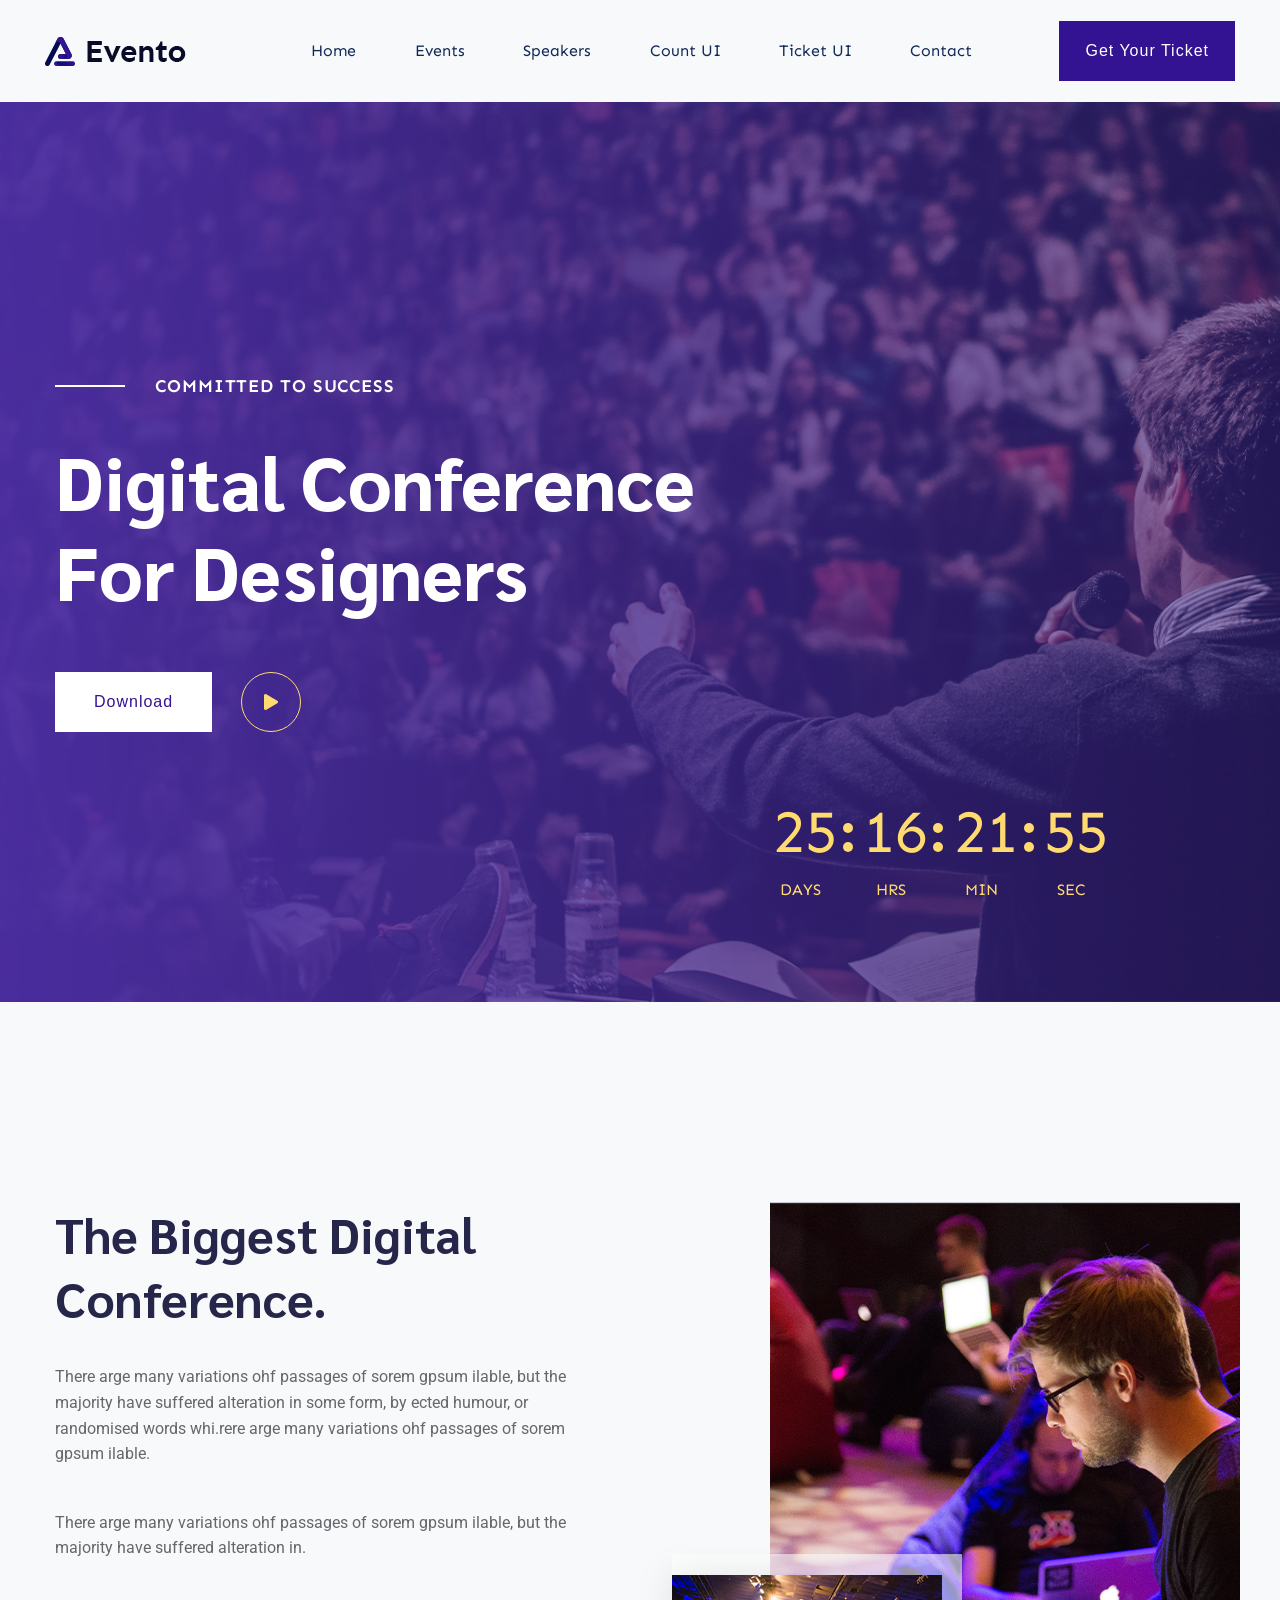
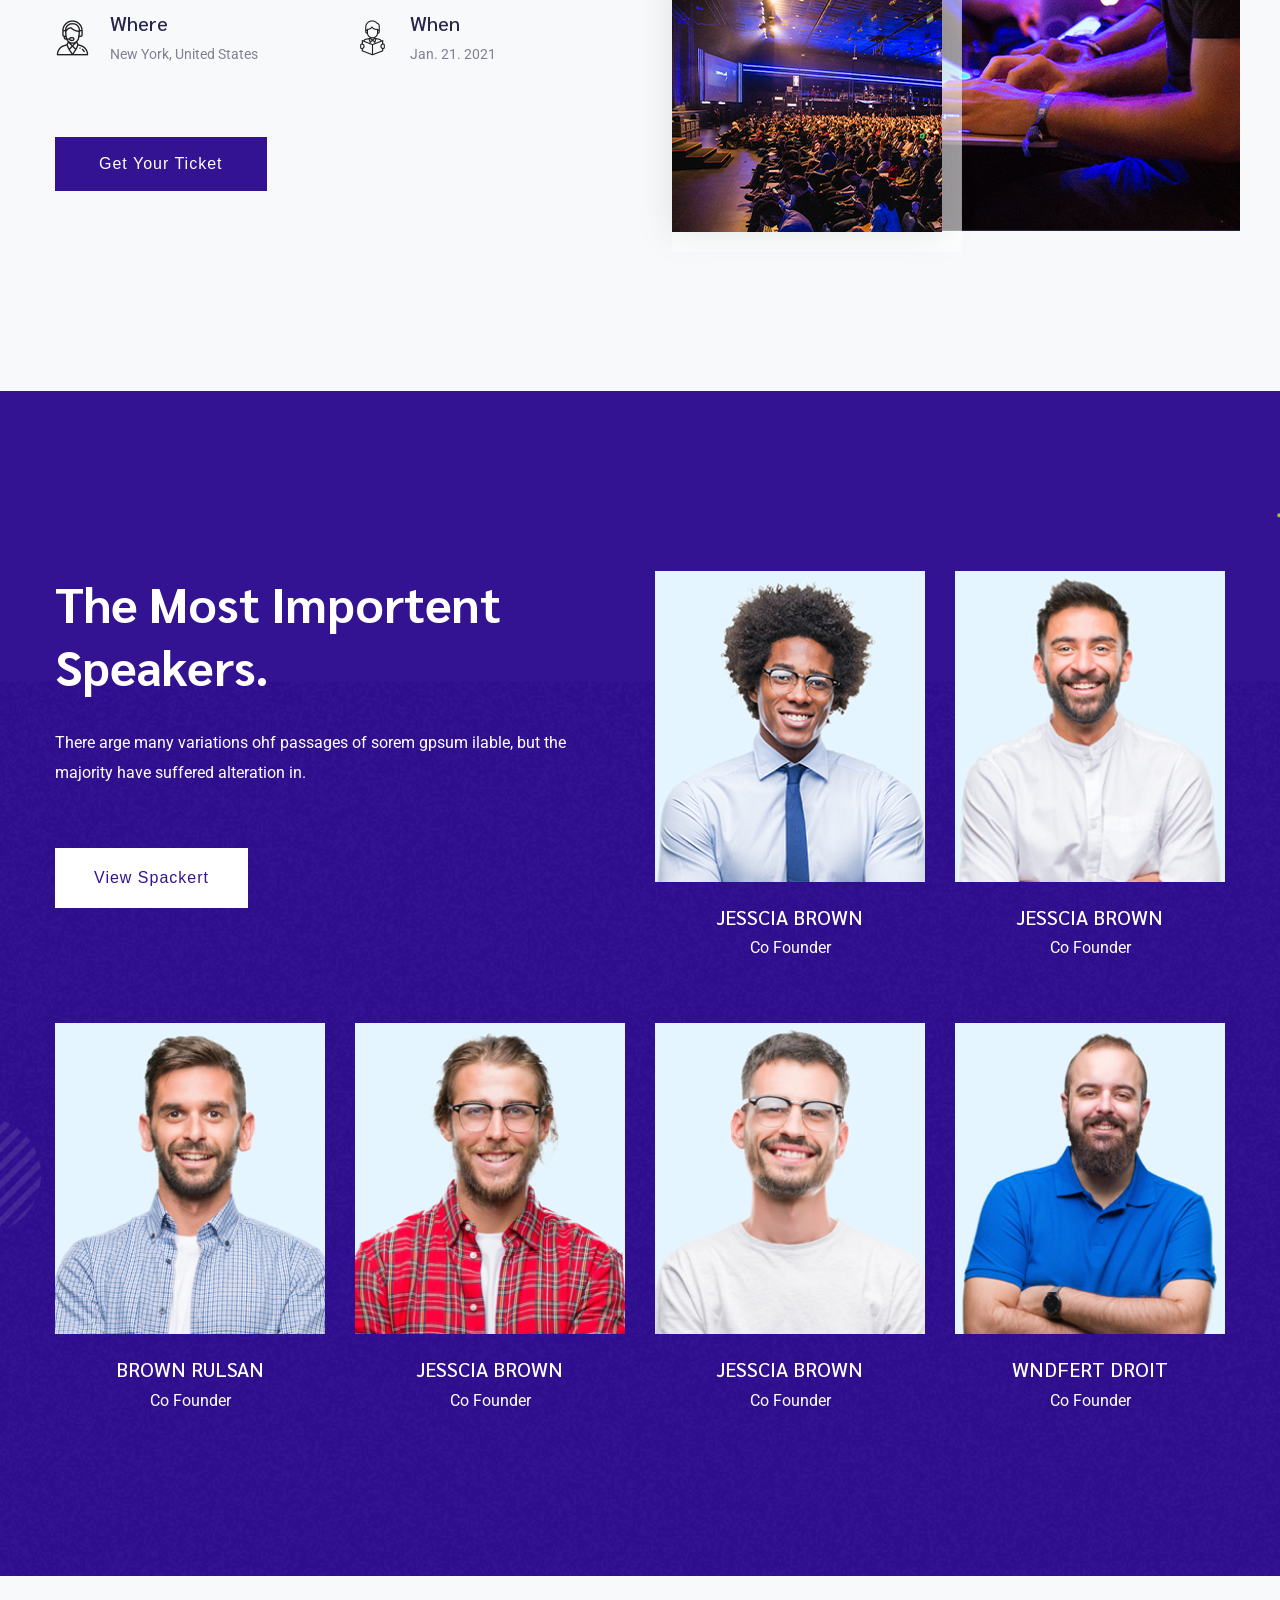
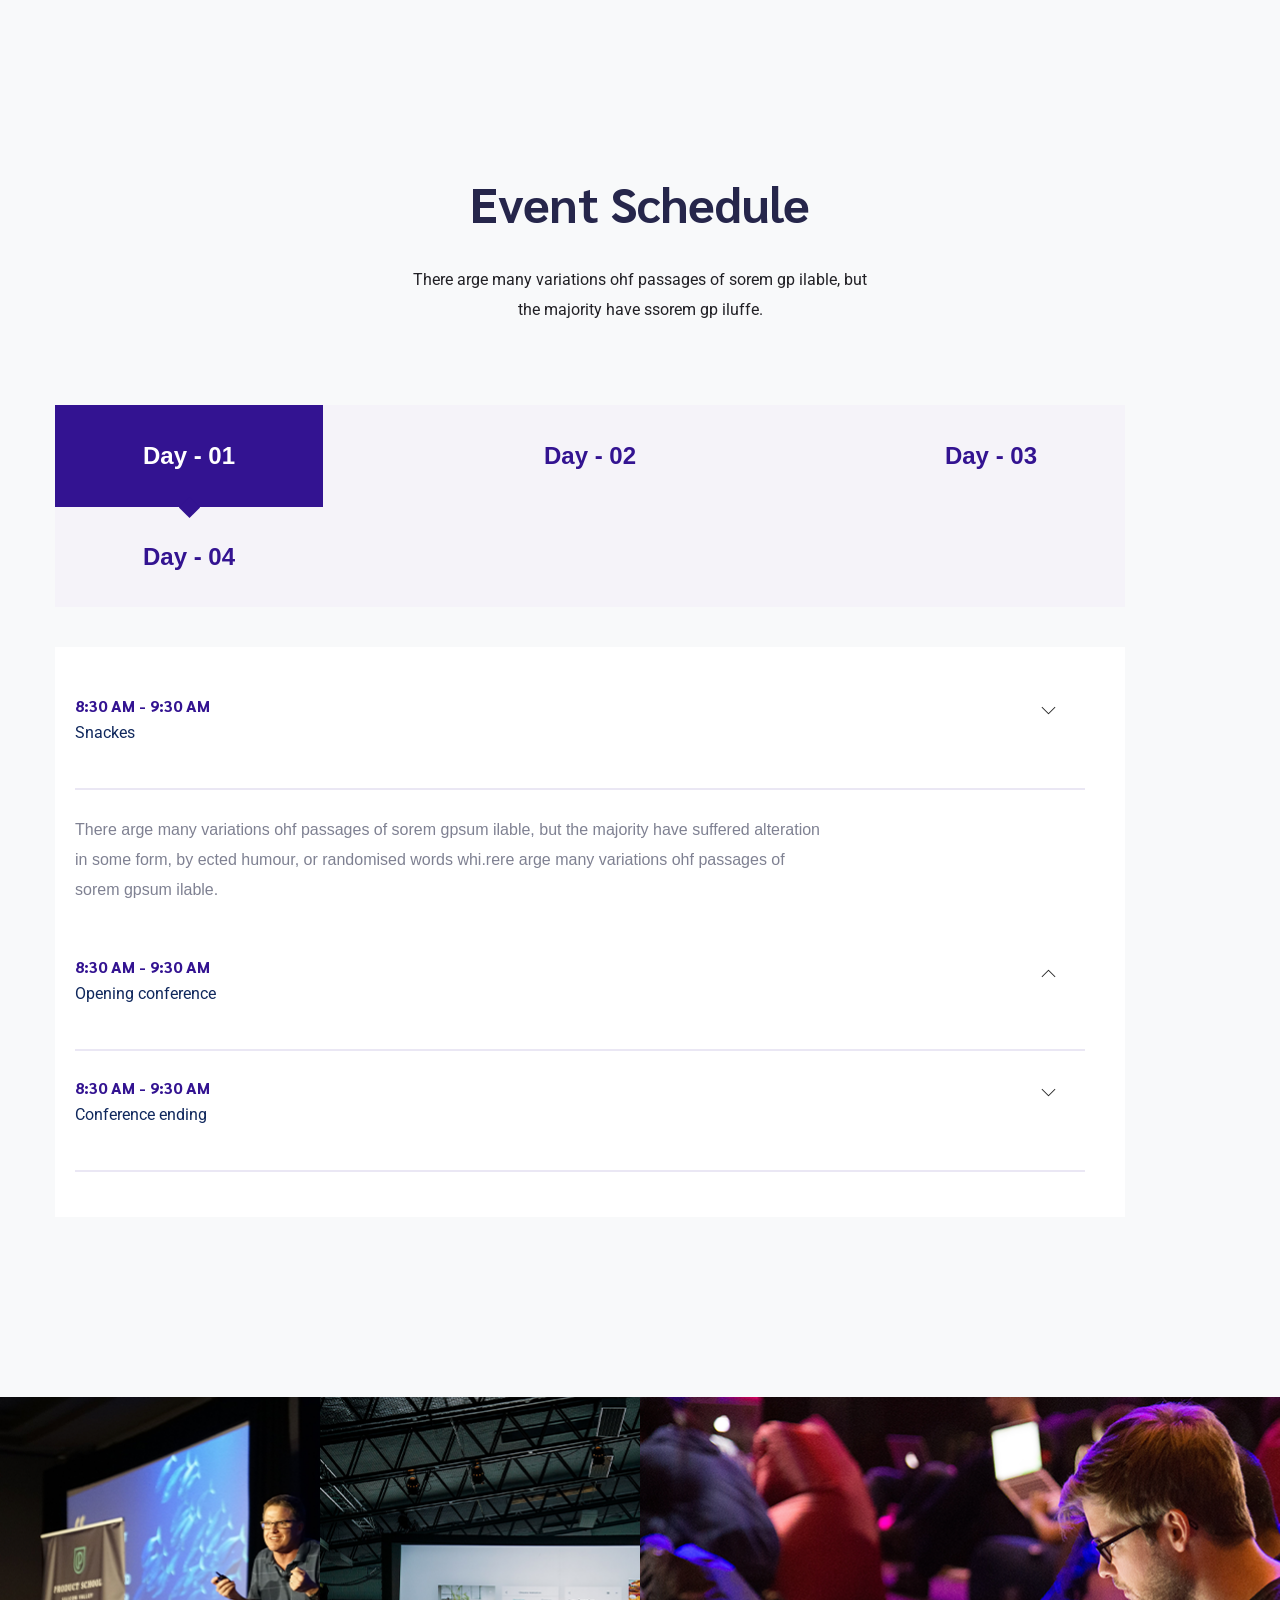
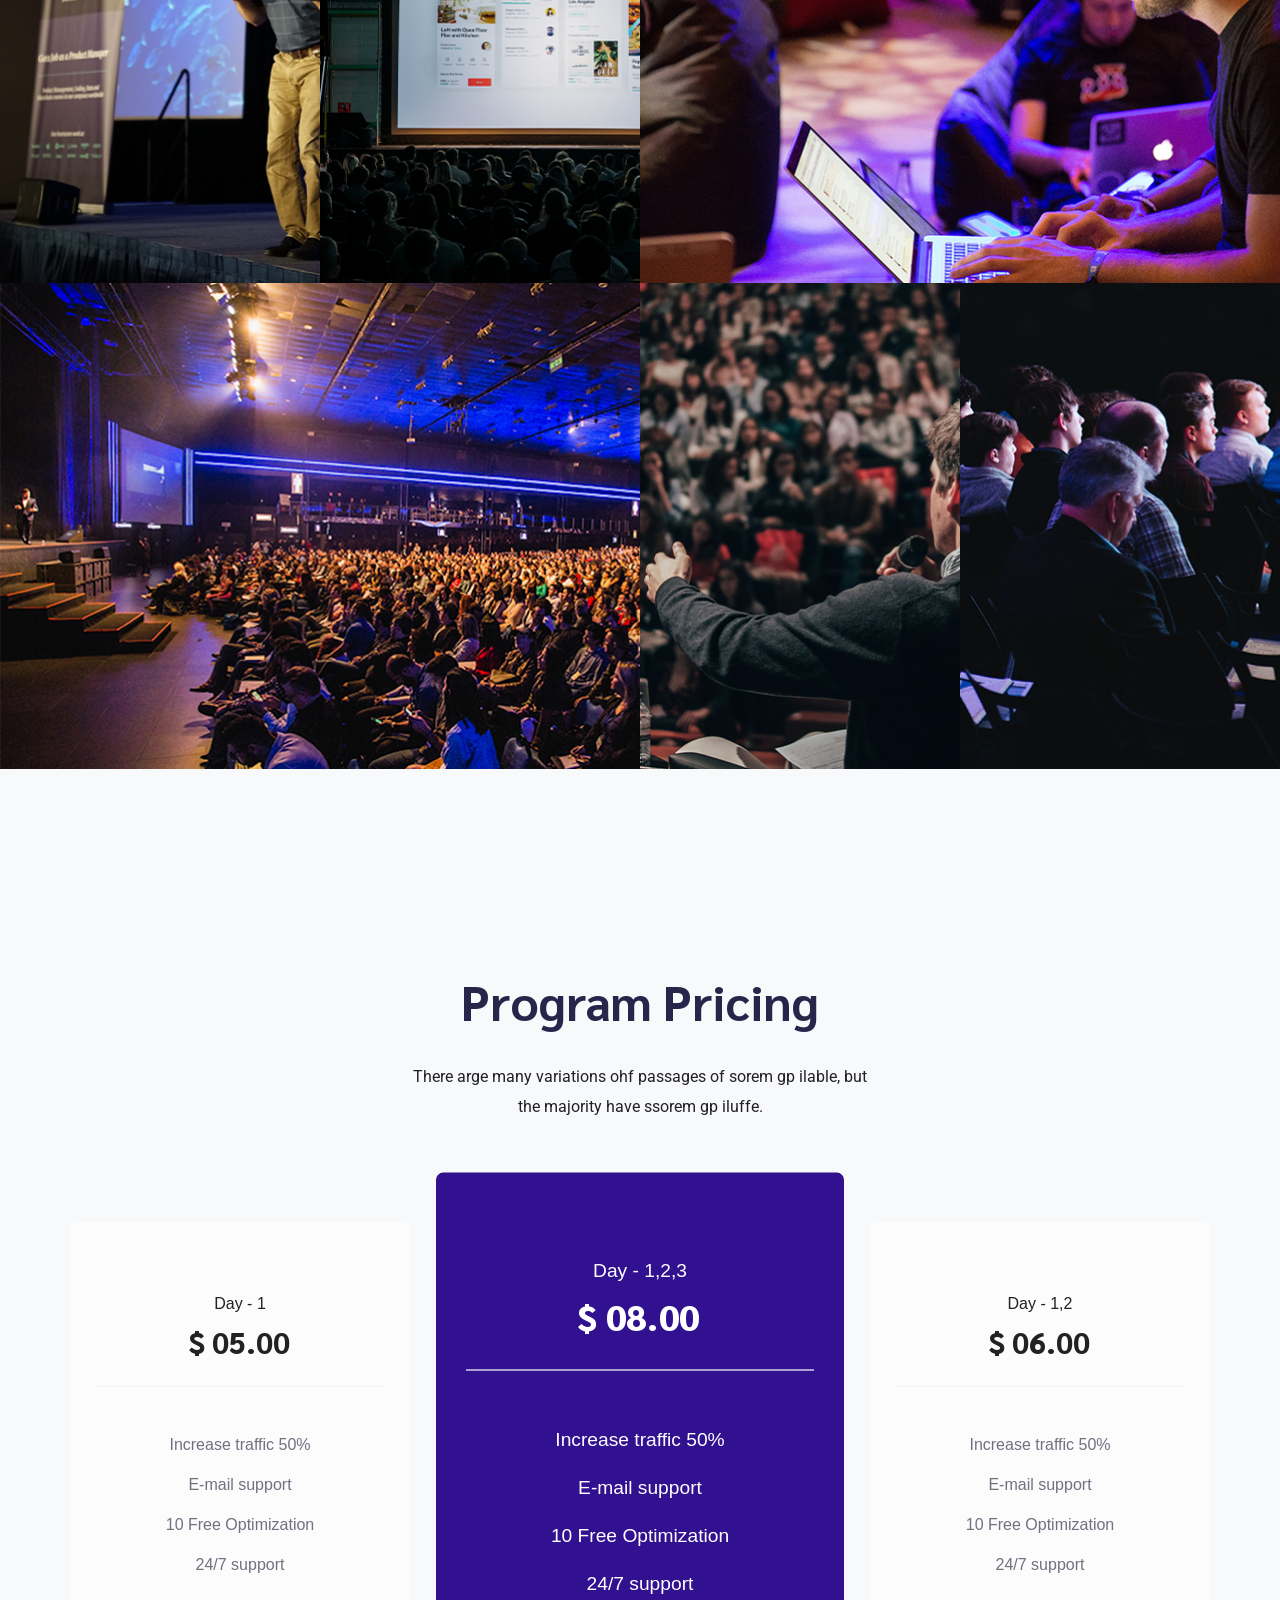
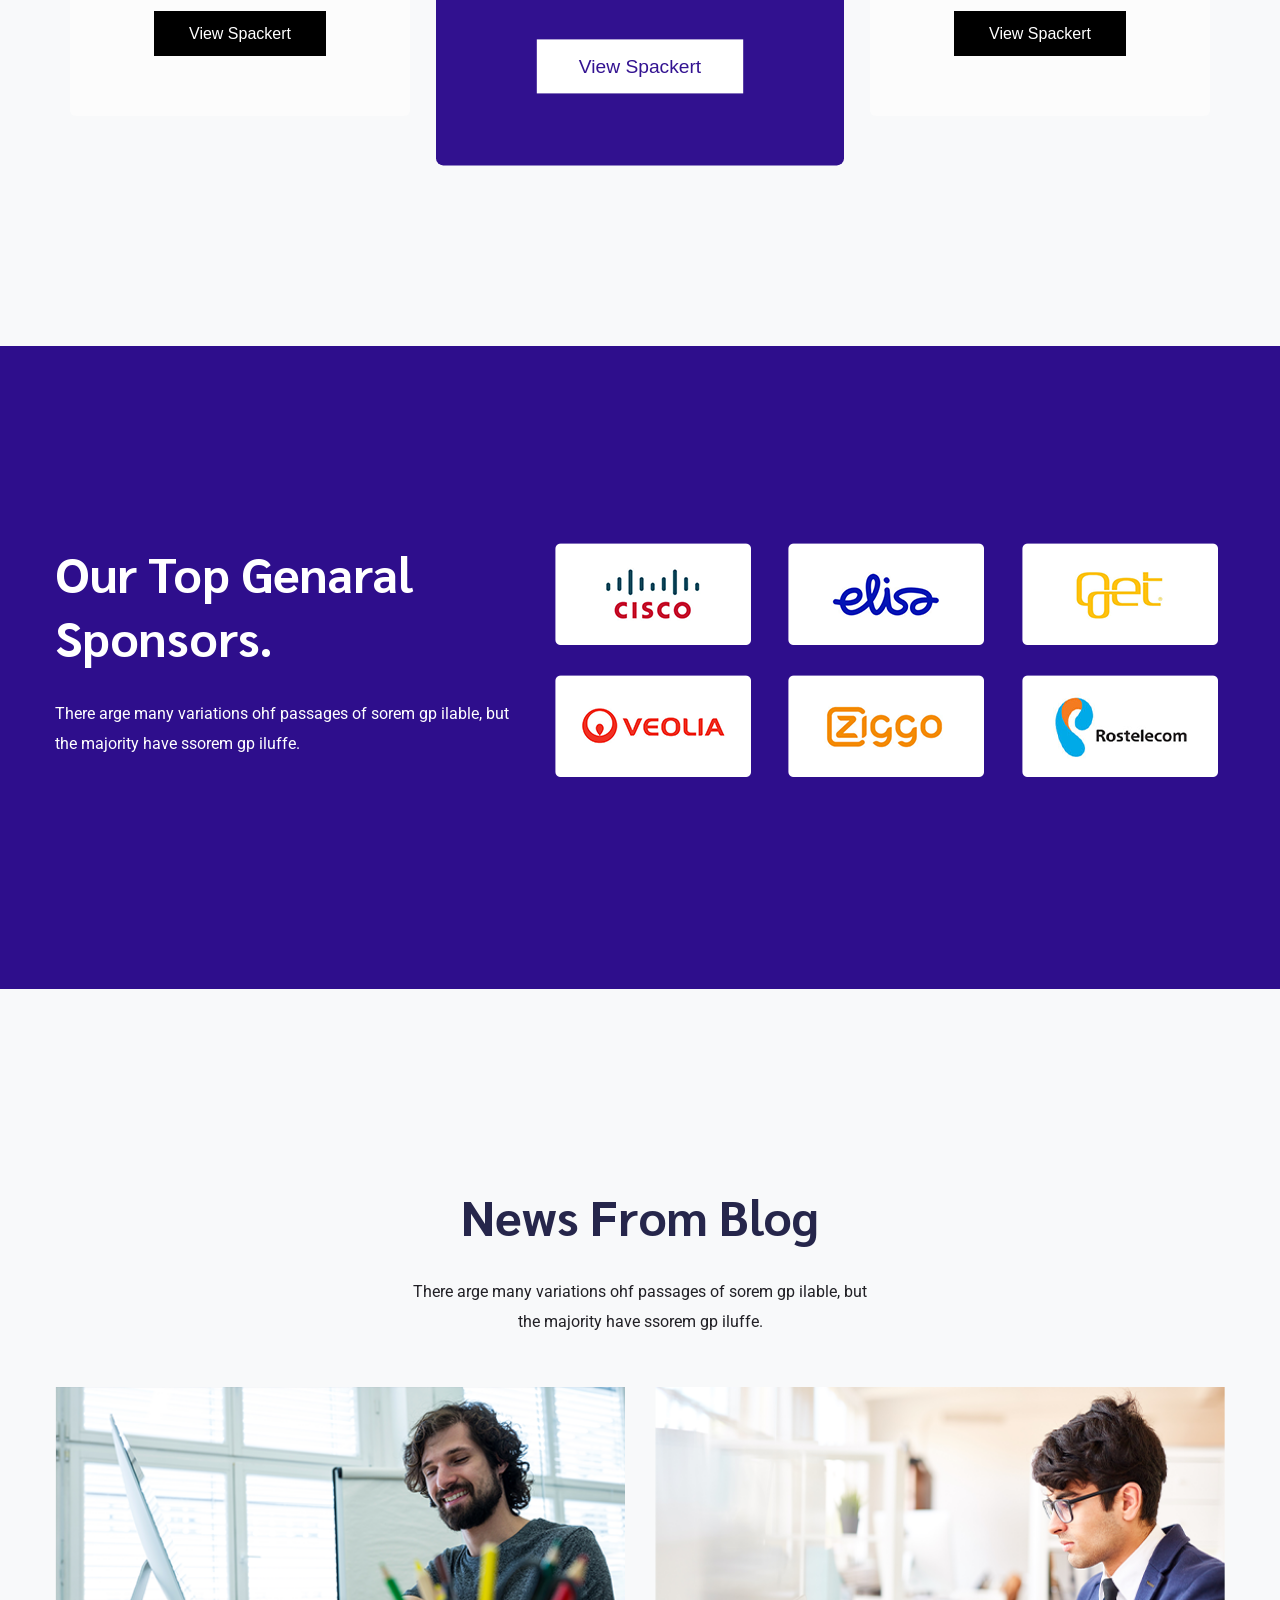
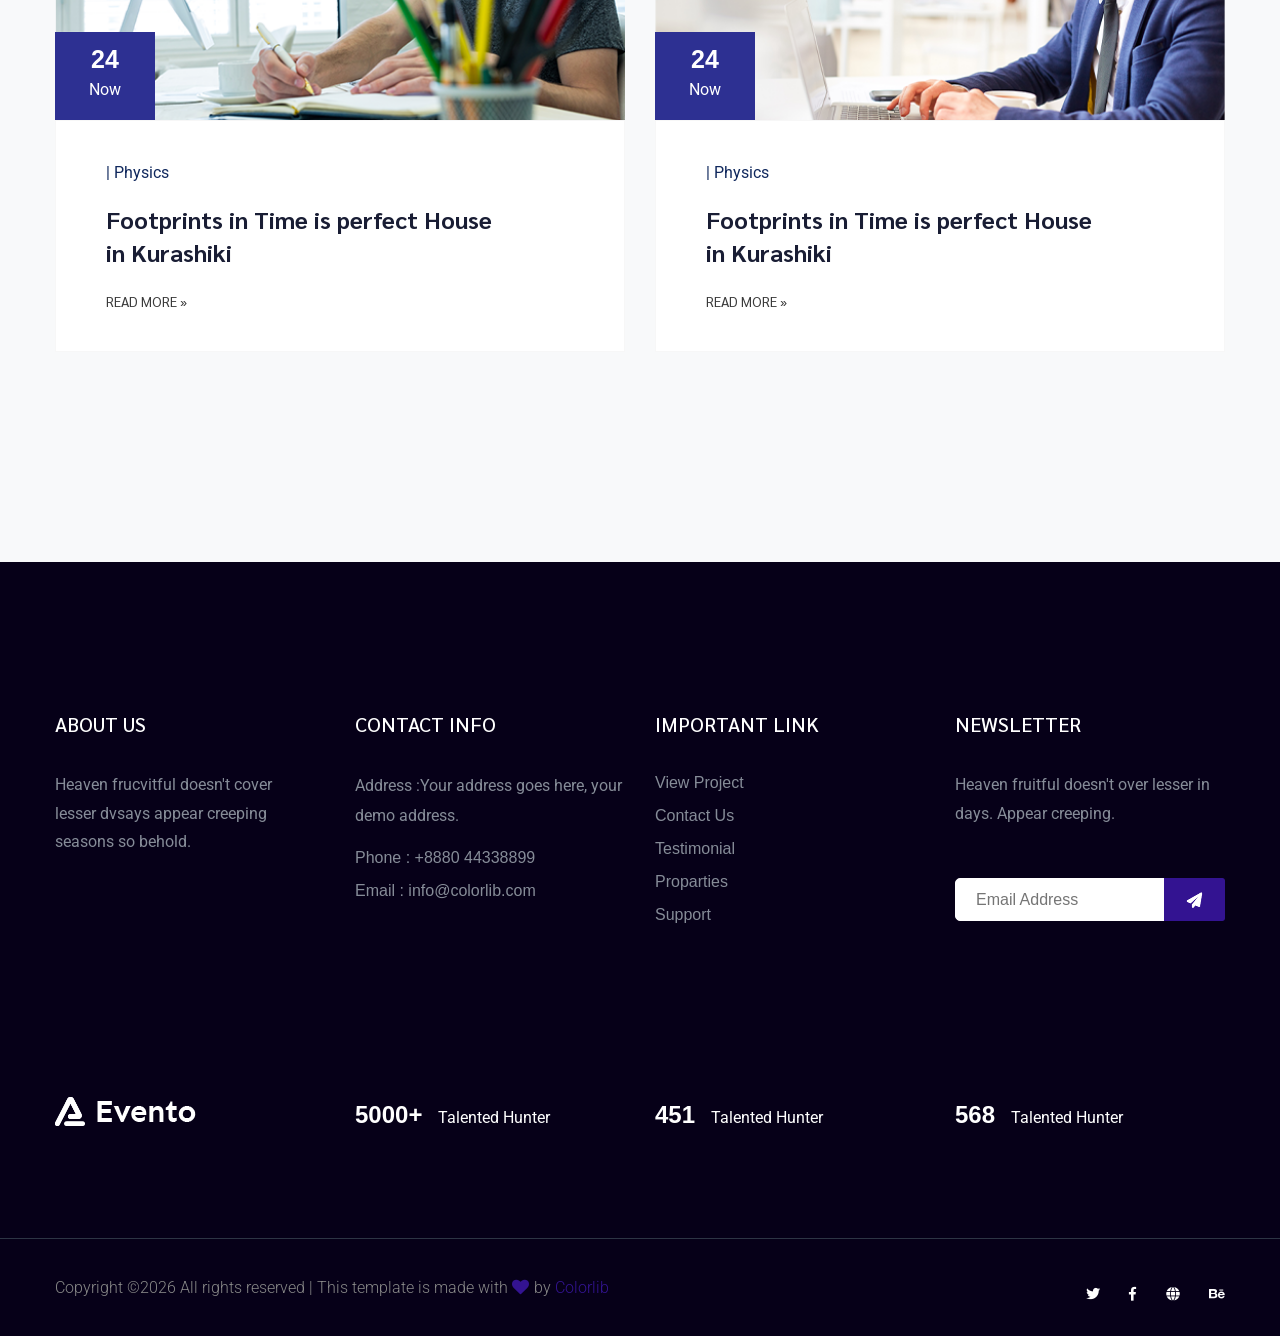
==== commit 0de558b7: "Updated project files" ====
--- a/index.html
+++ b/index.html
@@ -126,22 +126,25 @@
         <!-- Counter Section Begin -->
         <div class="counter-section d-none d-sm-block">
             <div class="cd-timer" id="countdown" >
-                <div class="cd-item">
-                    <span>96</span>
-                    <p>Days</p>
-                </div>
-                <div class="cd-item">
-                    <span>15</span>
-                    <p>Hrs</p>
-                </div>
-                <div class="cd-item">
-                    <span>07</span>
-                    <p>Min</p>
-                </div>
-                <div class="cd-item">
-                    <span>02</span>
-                    <p>Sec</p>
-                </div>
+      <div class="cd-item">
+    <span id="days">00</span>
+    <p>Days</p>
+</div>
+
+<div class="cd-item">
+    <span id="hours">15</span>
+    <p>Hrs</p>
+</div>
+
+<div class="cd-item">
+    <span id="minutes">07</span>
+    <p>Min</p>
+</div>
+
+<div class="cd-item">
+    <span id="seconds">02</span>
+    <p>Sec</p>
+</div>
             </div>
         </div>
         <!-- Counter Section End -->
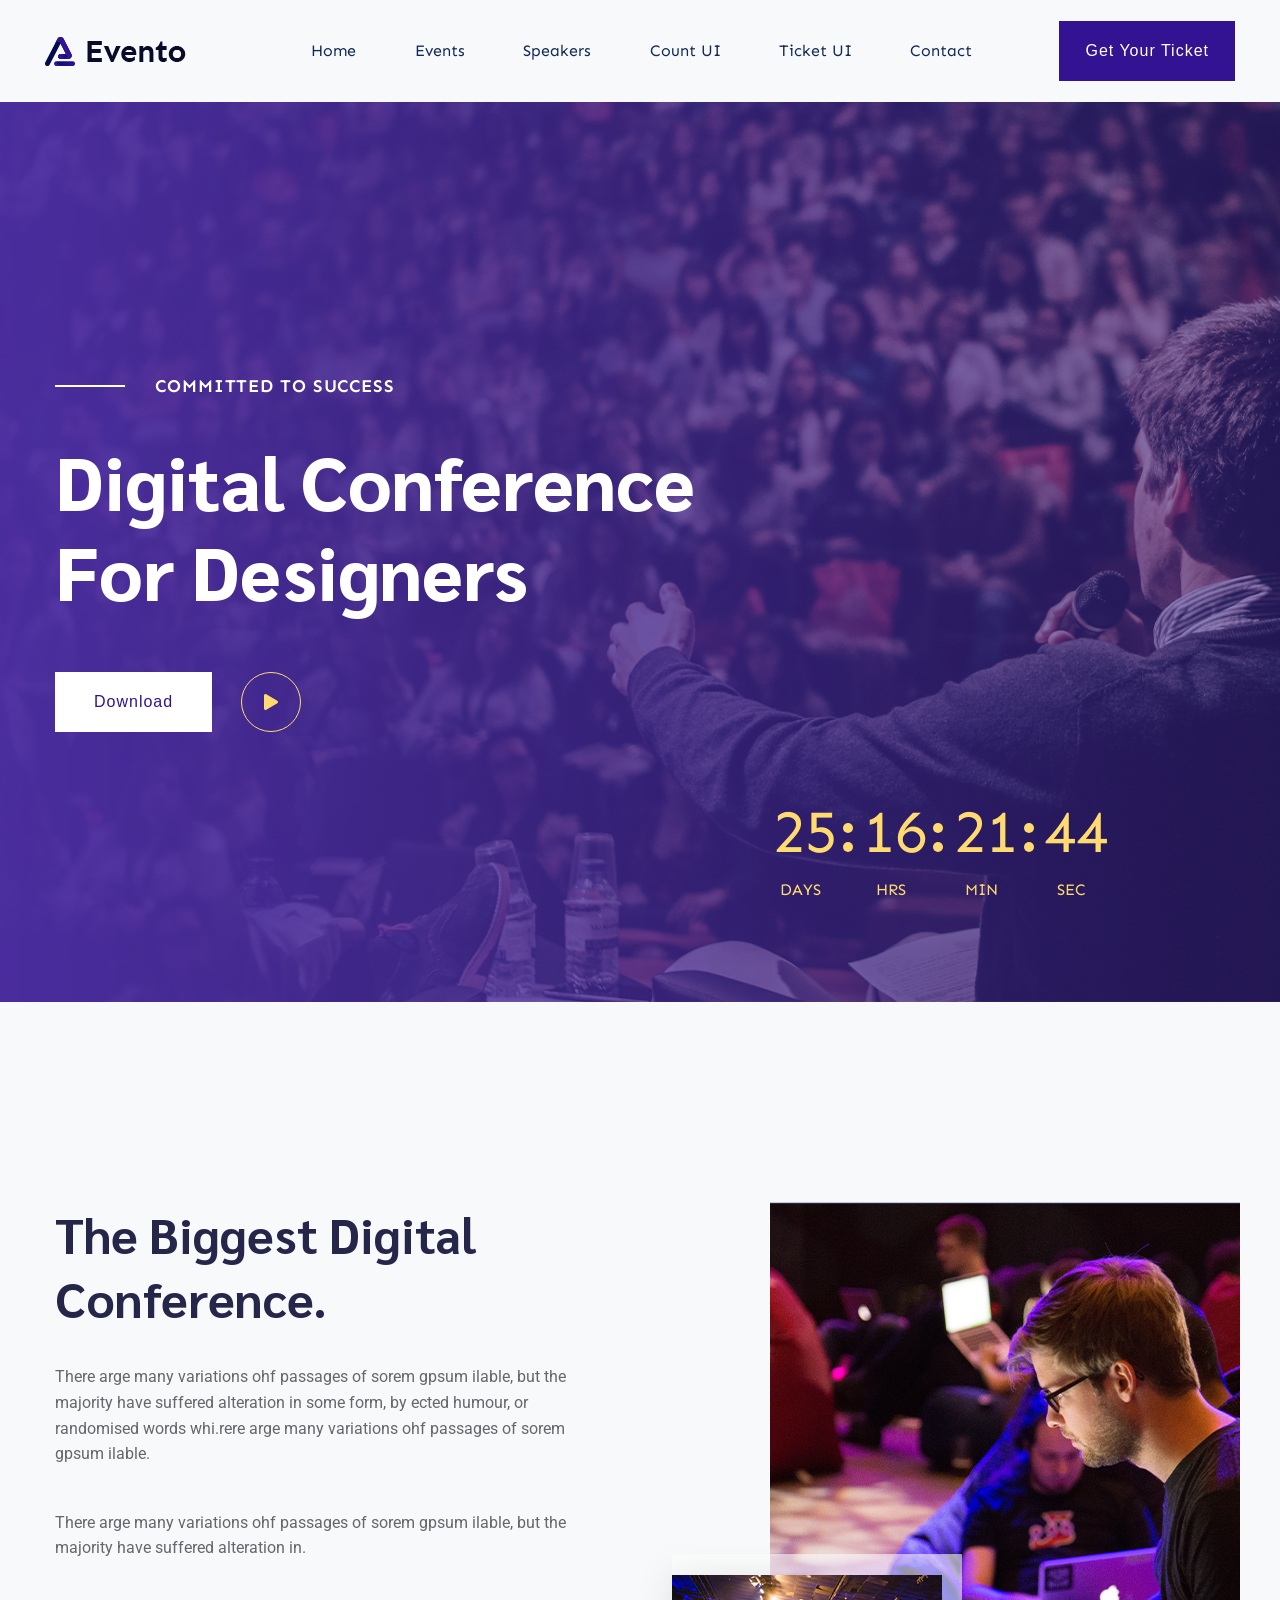
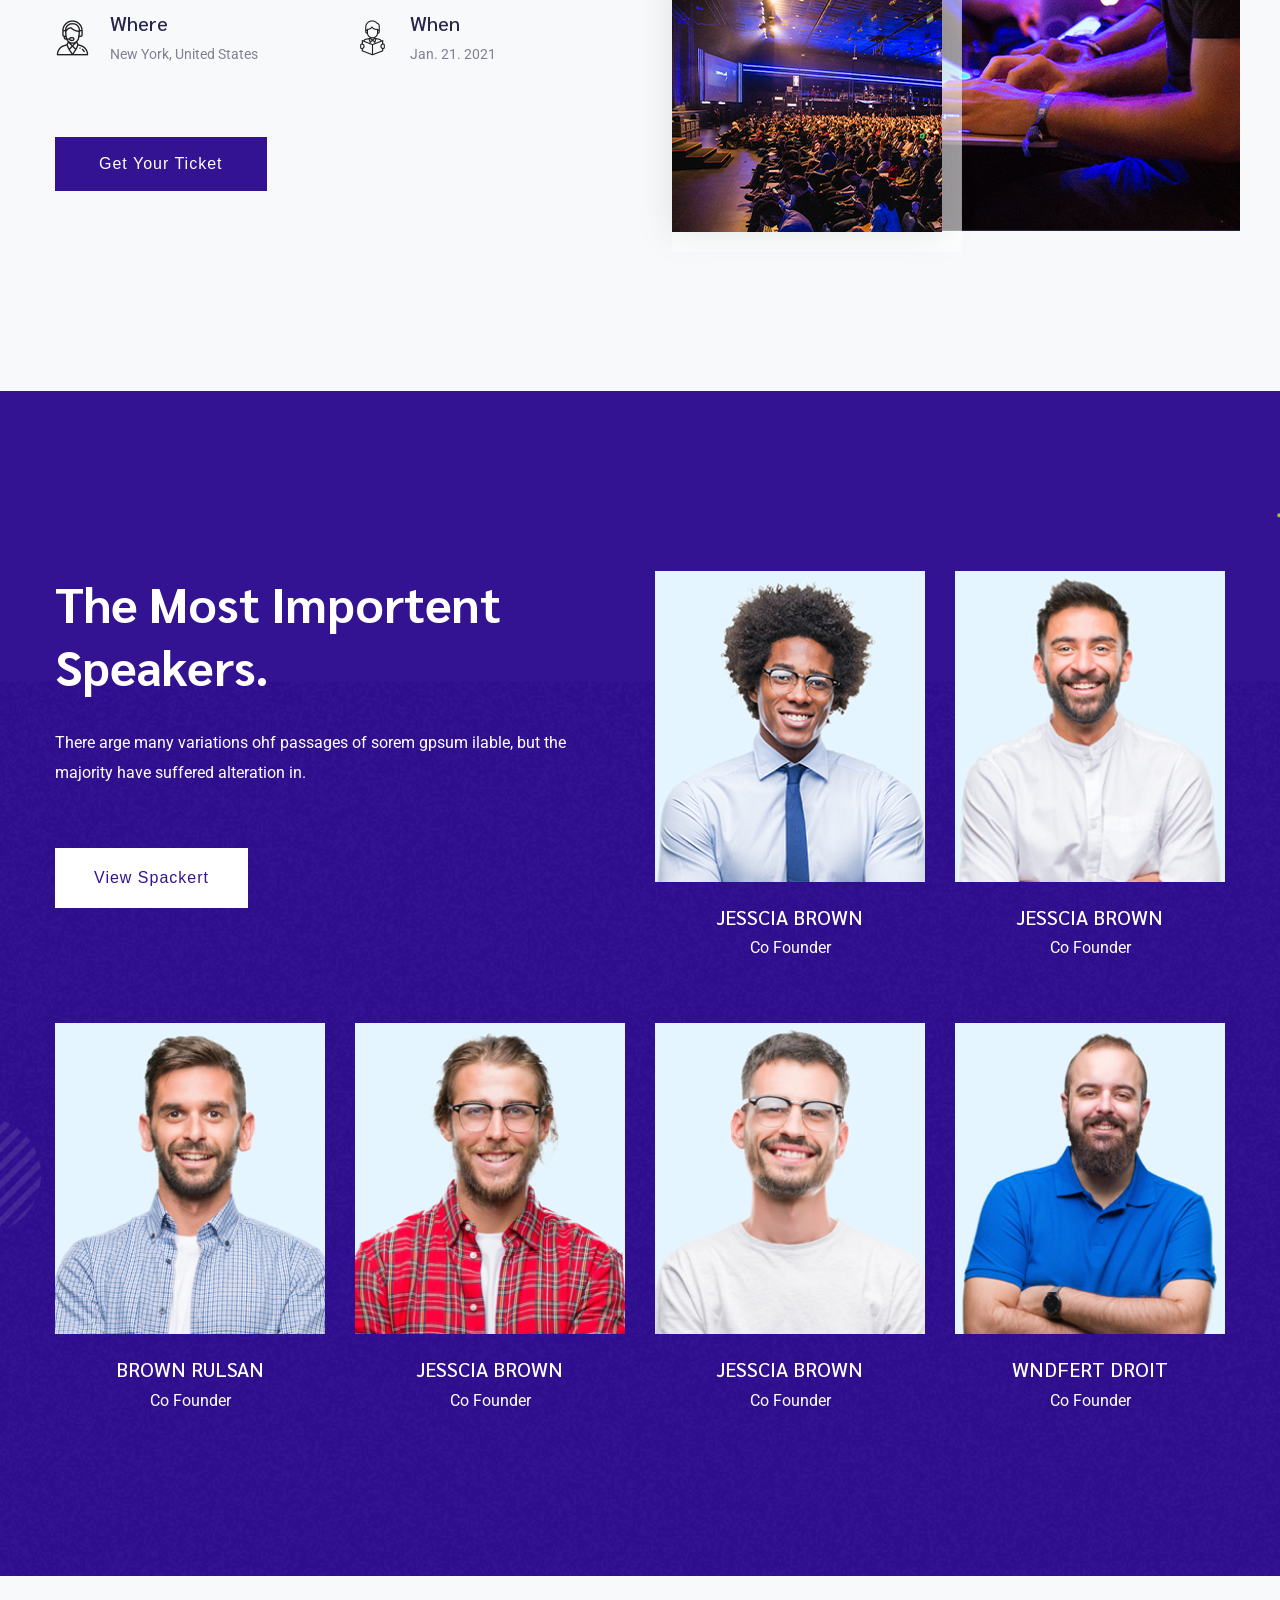
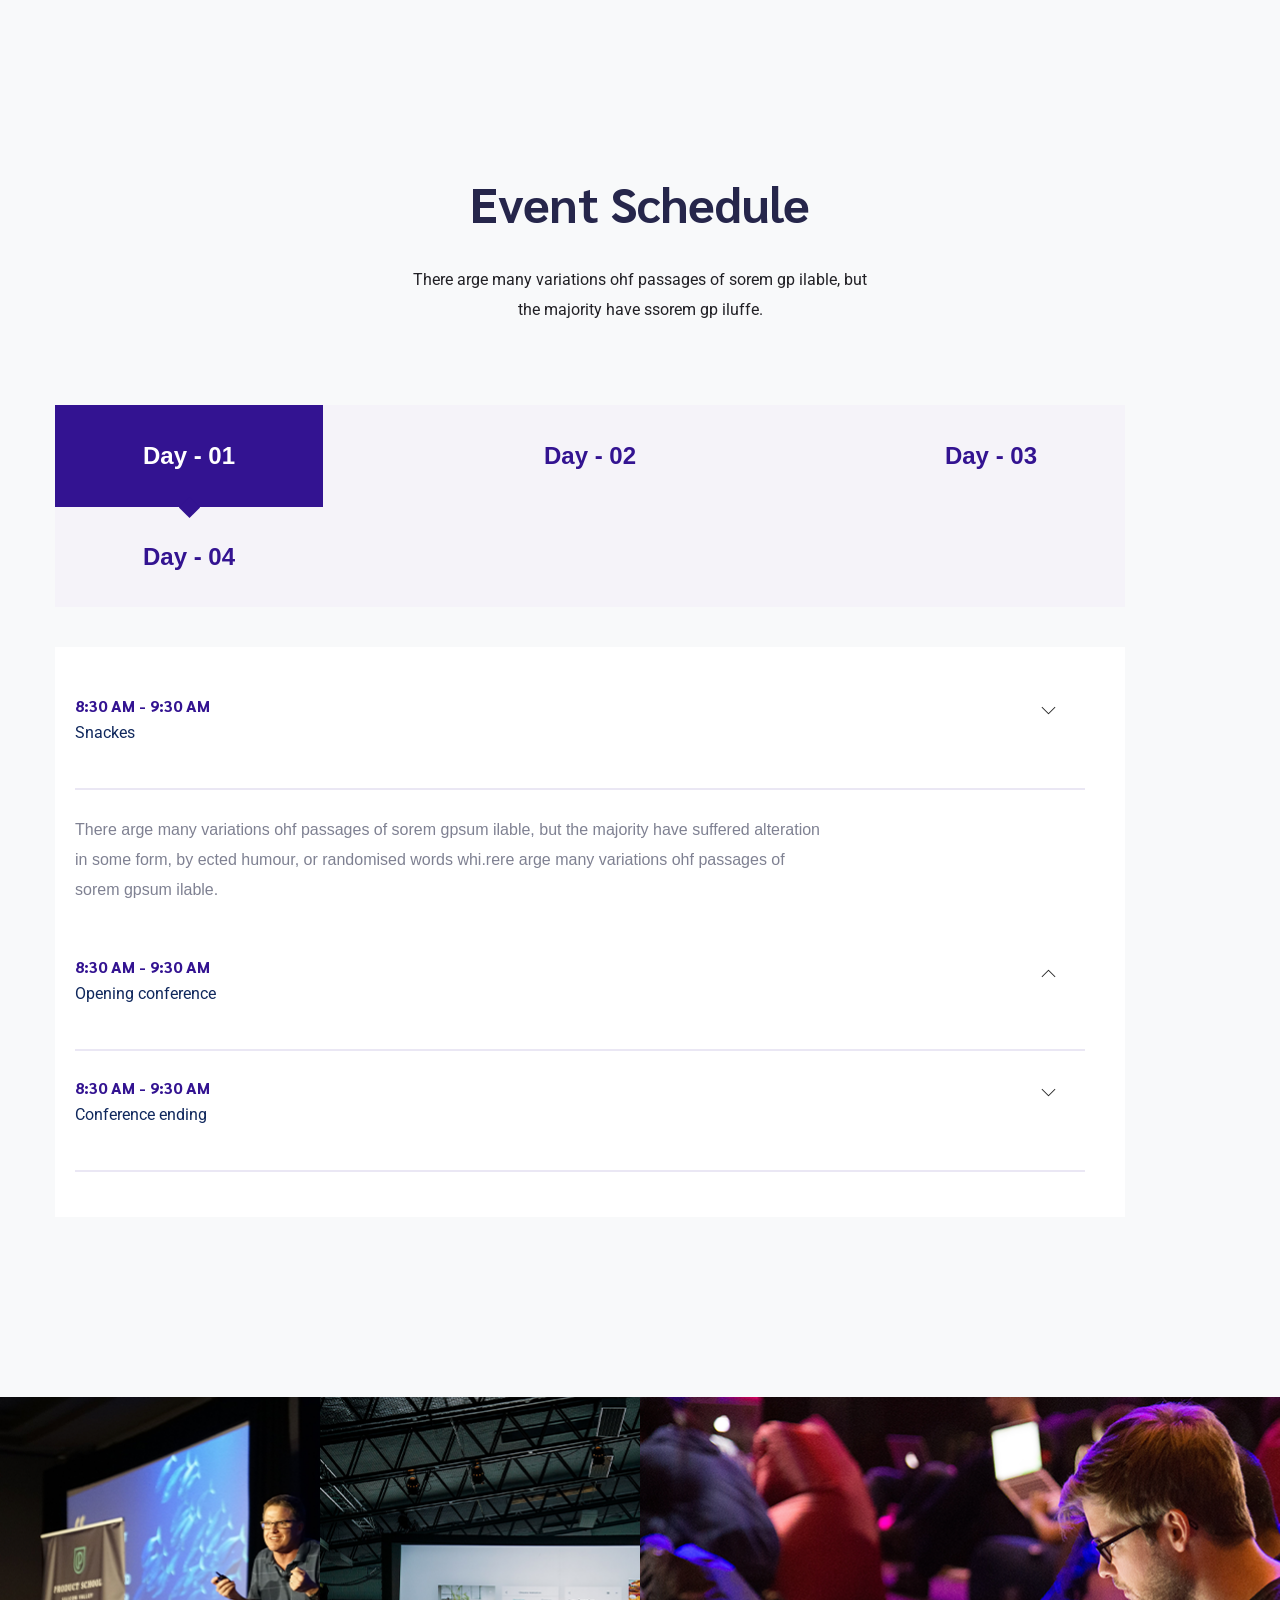
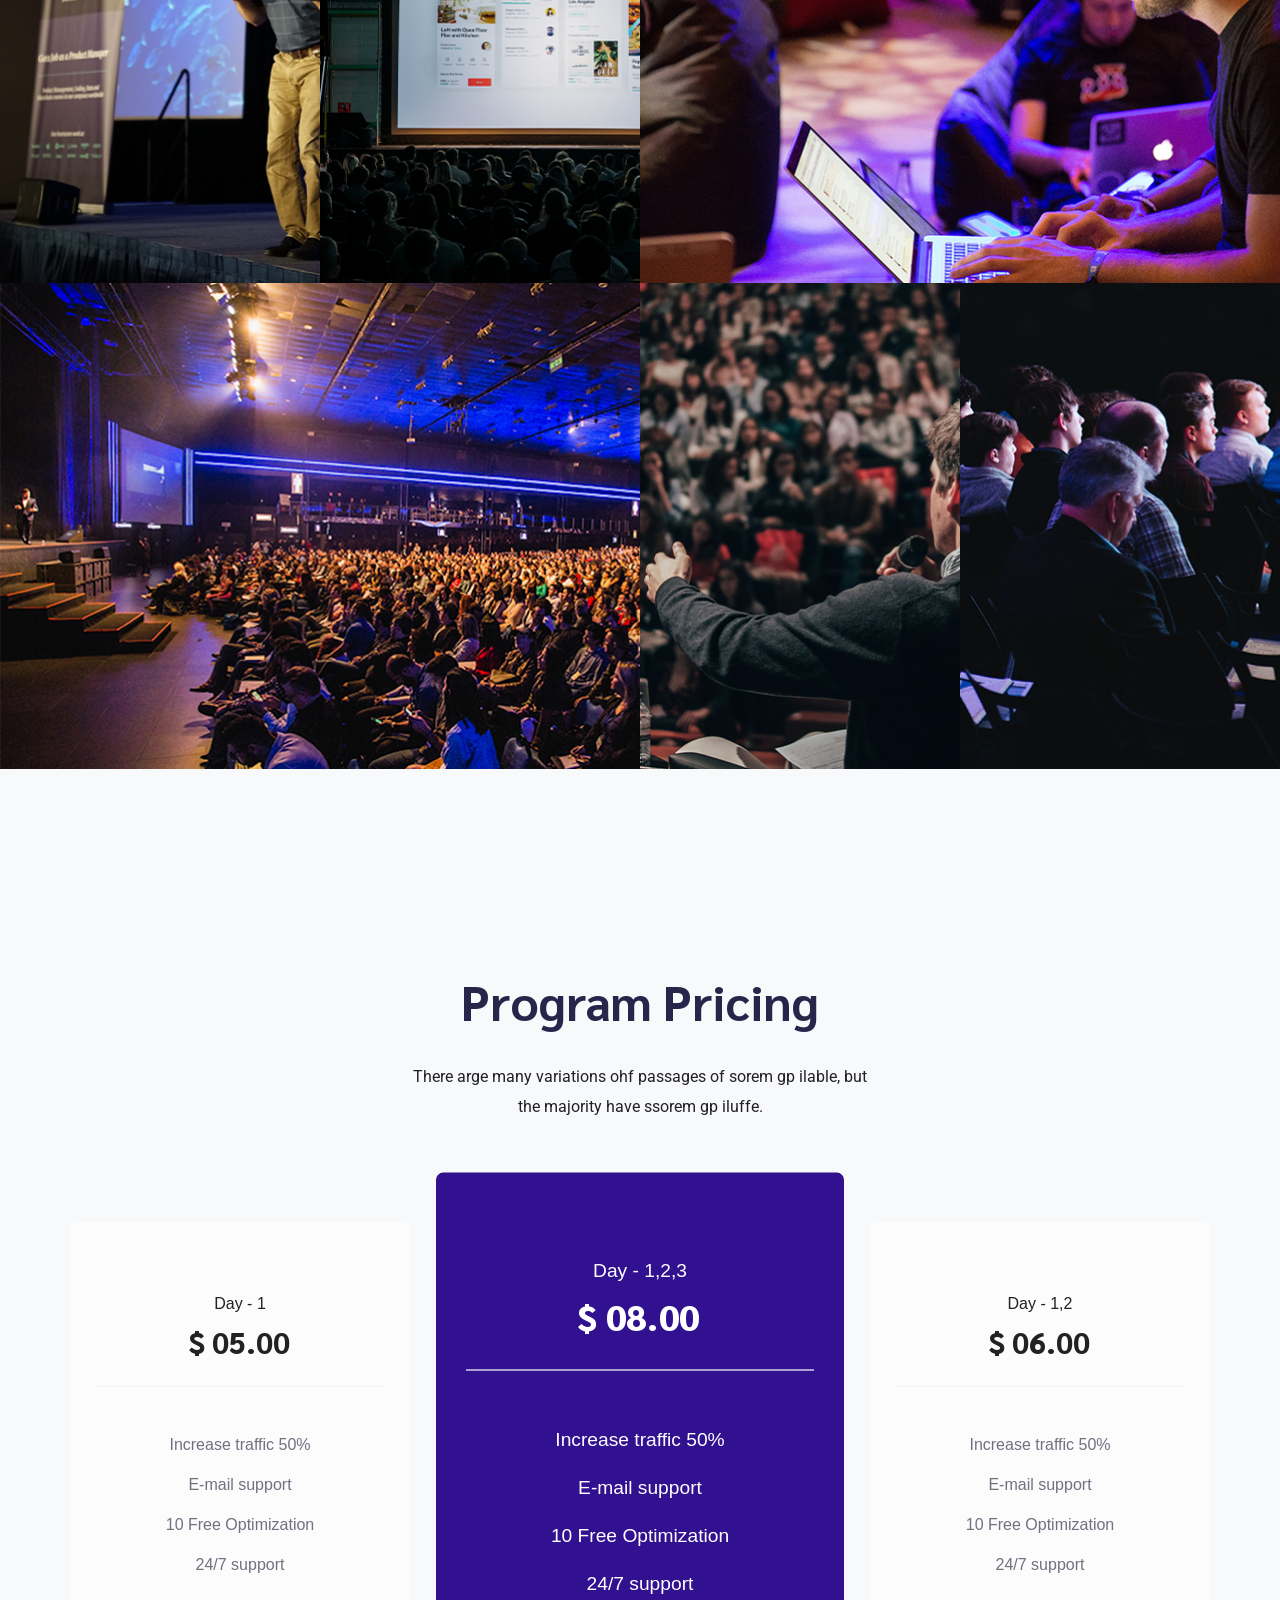
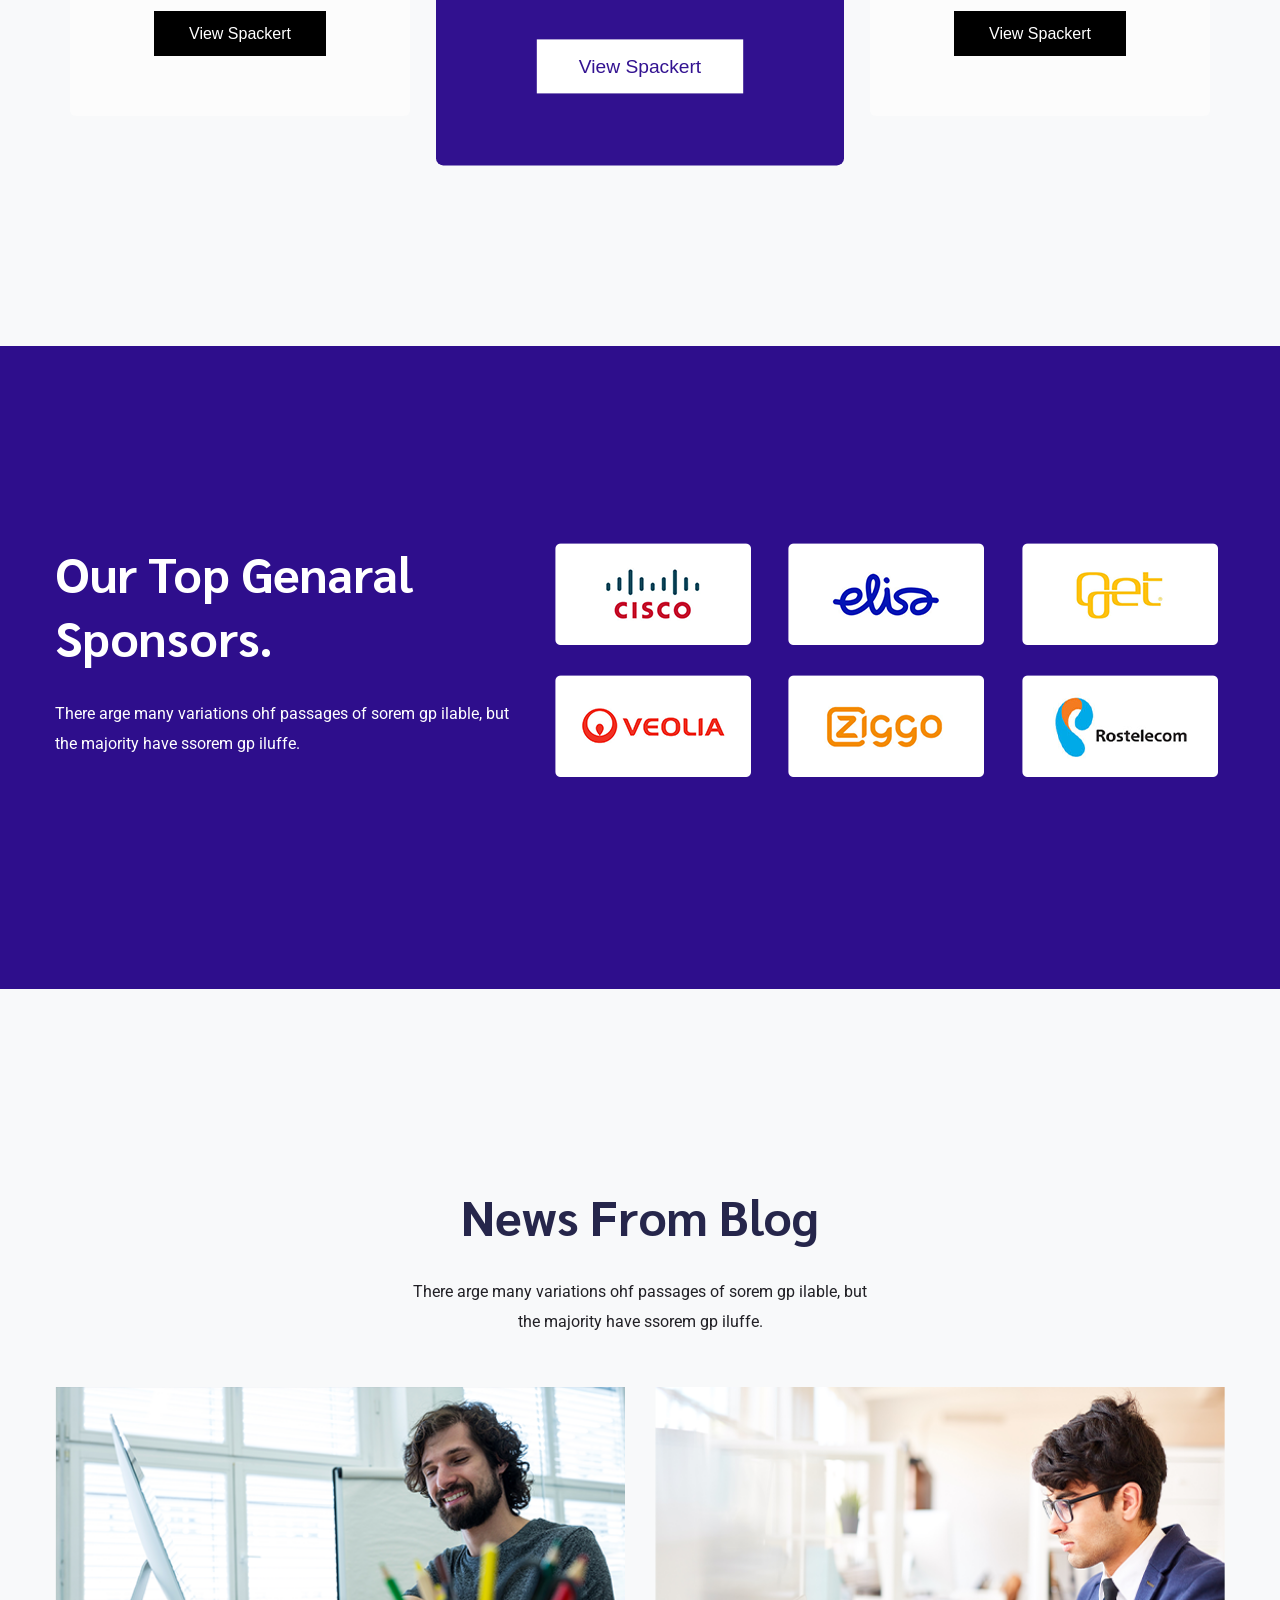
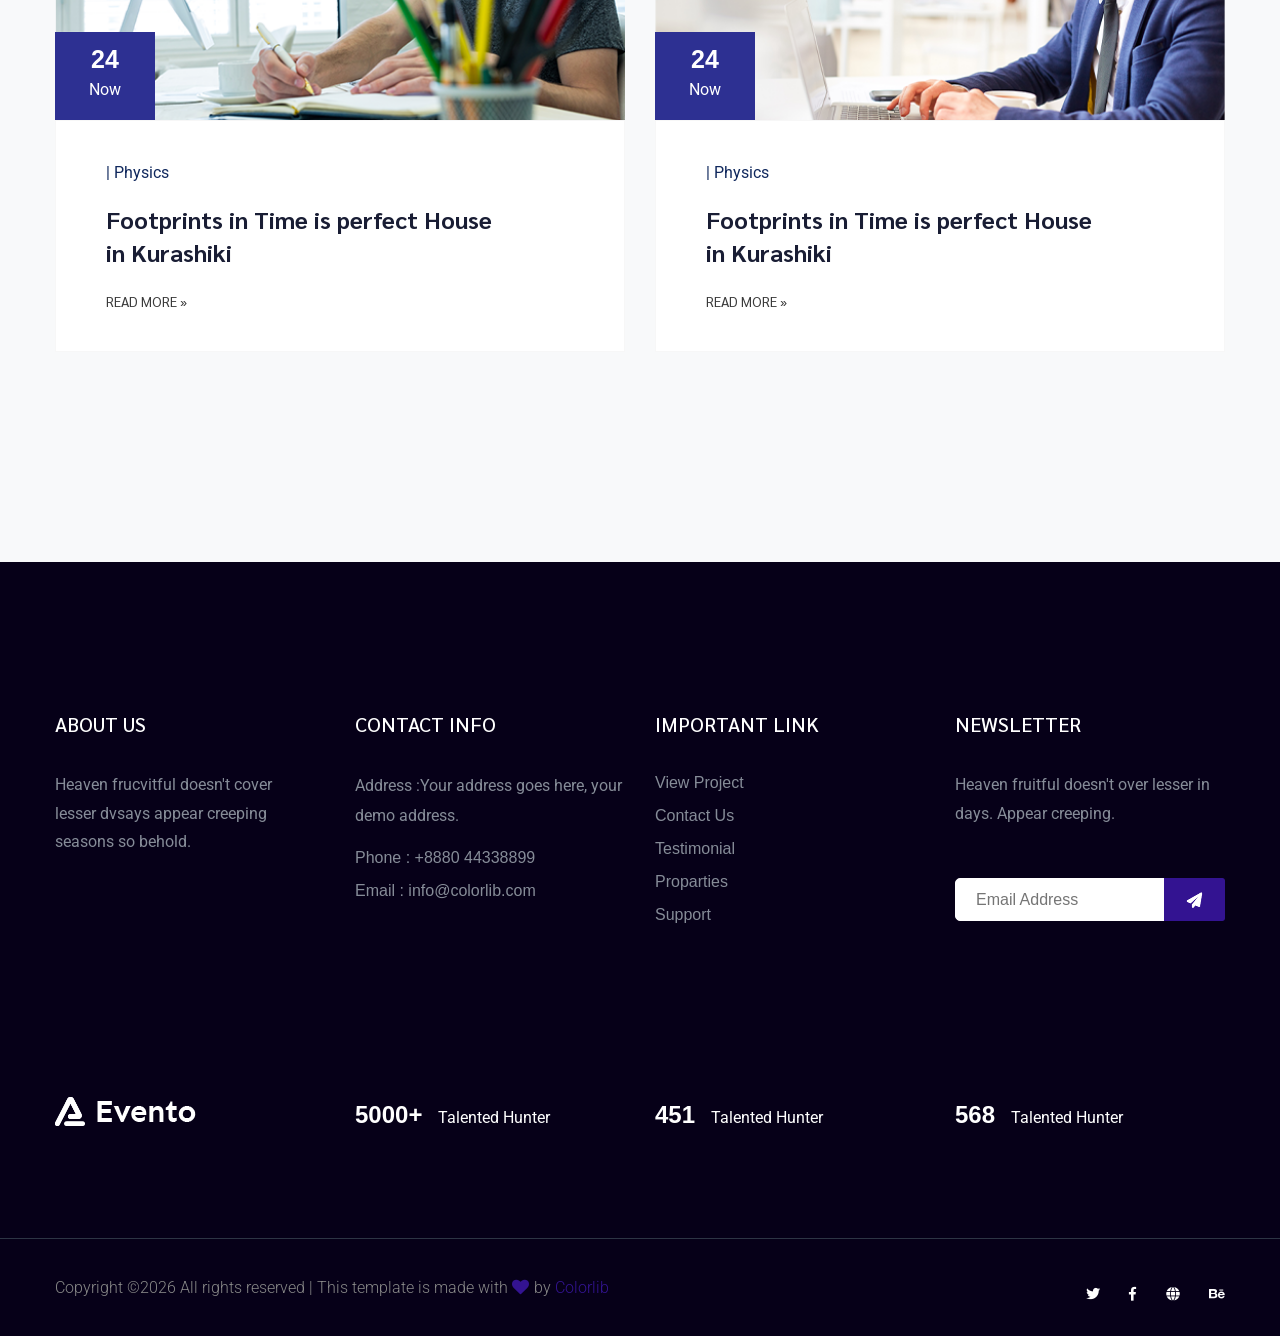
==== commit acb2117d: "Updated files" ====
--- a/index.html
+++ b/index.html
@@ -55,16 +55,16 @@
                                 <nav>
                                     <ul id="navigation">
                                         <li><a href="index.html">Home</a></li>
-                                        <li><a href="eventlisting.html">Events</a></li>
+                                        <li><a href="events.html">Events</a></li>
                                         <li><a href="#speakers">Speakers</a></li>
                                         <li><a href="countdown.html">Count UI</a></li>
-                                       <li><a href="ticketbooking.html">Ticket UI</a></li>
+                                       <li><a href="tickets.html">Ticket UI</a></li>
                                         <li><a href="contact.html">Contact</a></li>
                                     </ul>
                                 </nav>
                             </div>
                             <div class="header-right-btn f-right d-none d-lg-block ml-30">
-                                <a href="ticketbooking.html" class="btn header-btn">Get Your Ticket</a>
+                                <a href="tickets.html" class="btn header-btn">Get Your Ticket</a>
                             </div>
                         </div>
                     </div>   
@@ -187,7 +187,7 @@
                             </div>
                         </div>
                     </div>
-                    <a href="#" class="btn mt-50">Get Your Ticket</a>
+                    <a href="tickets.html" class="btn mt-50">Get Your Ticket</a>
                 </div>
                 <div class="col-lg-6 col-md-12">
                     <!-- about-img -->
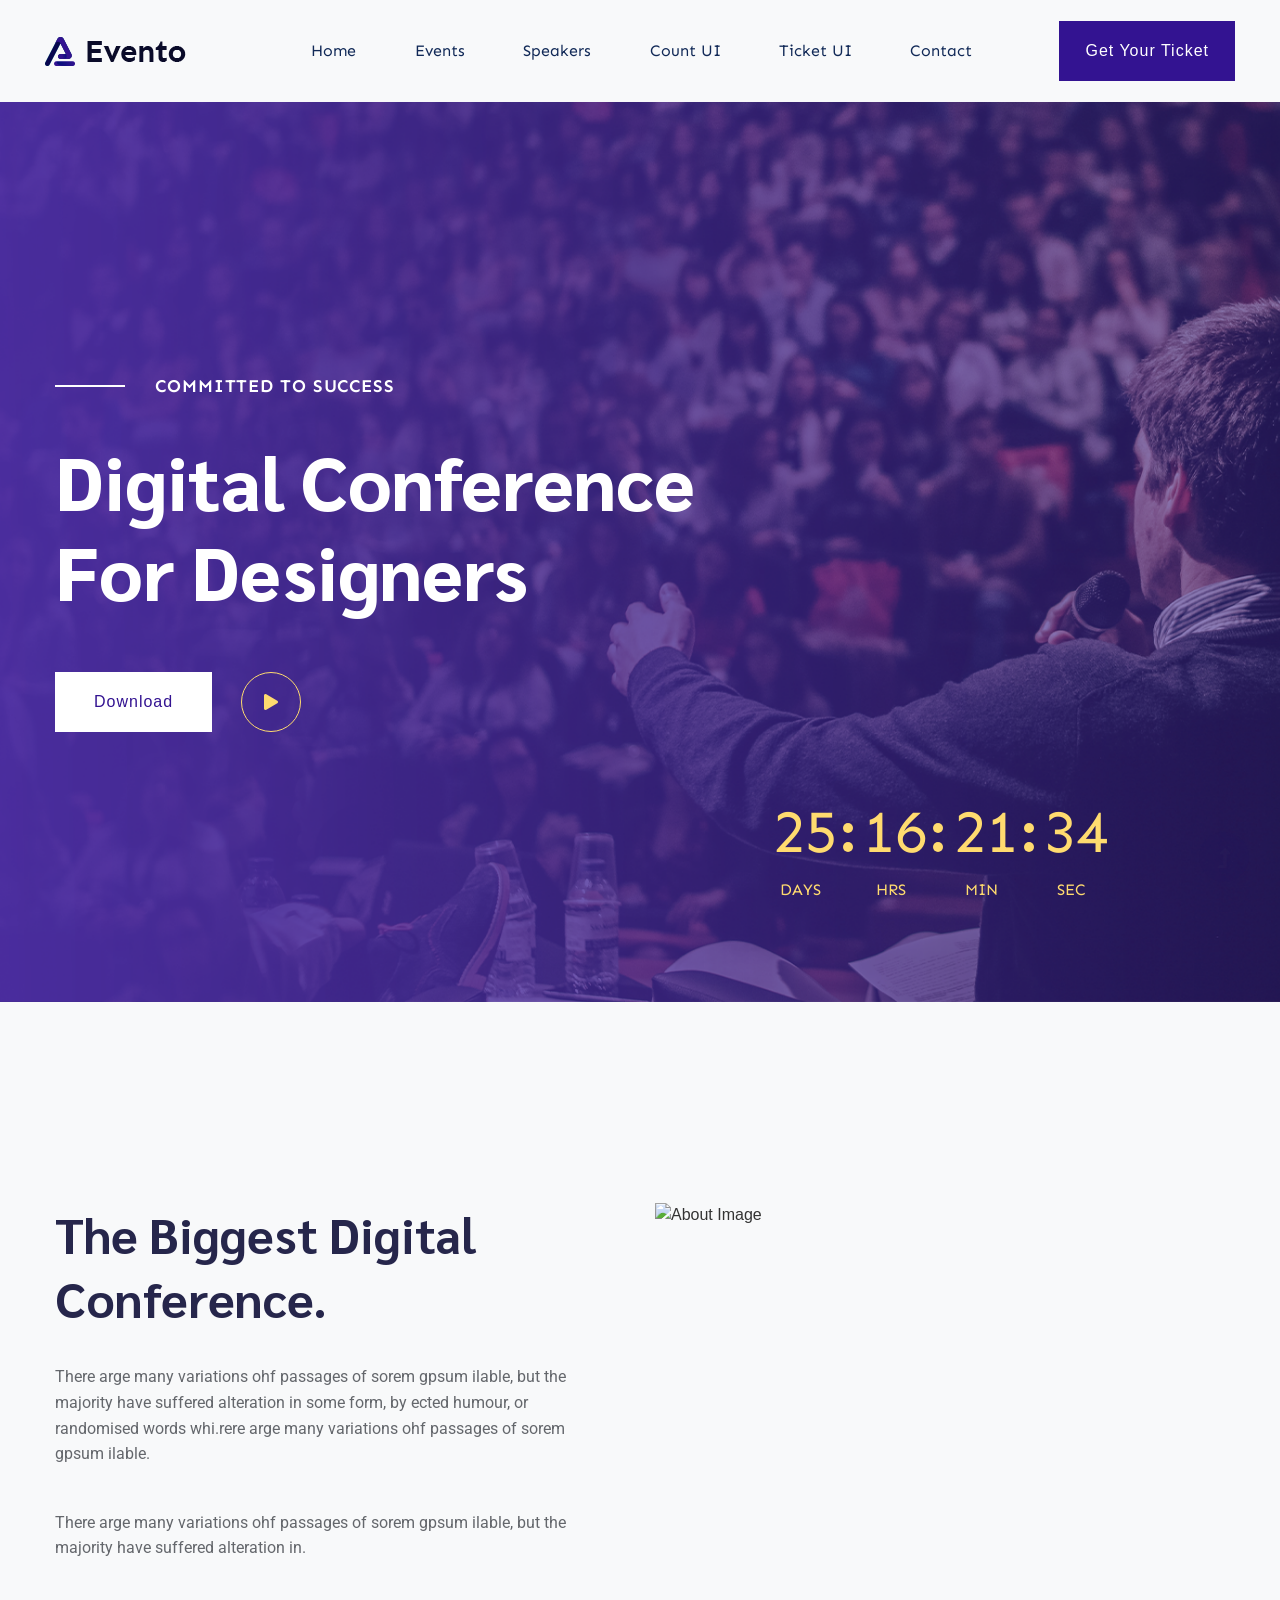
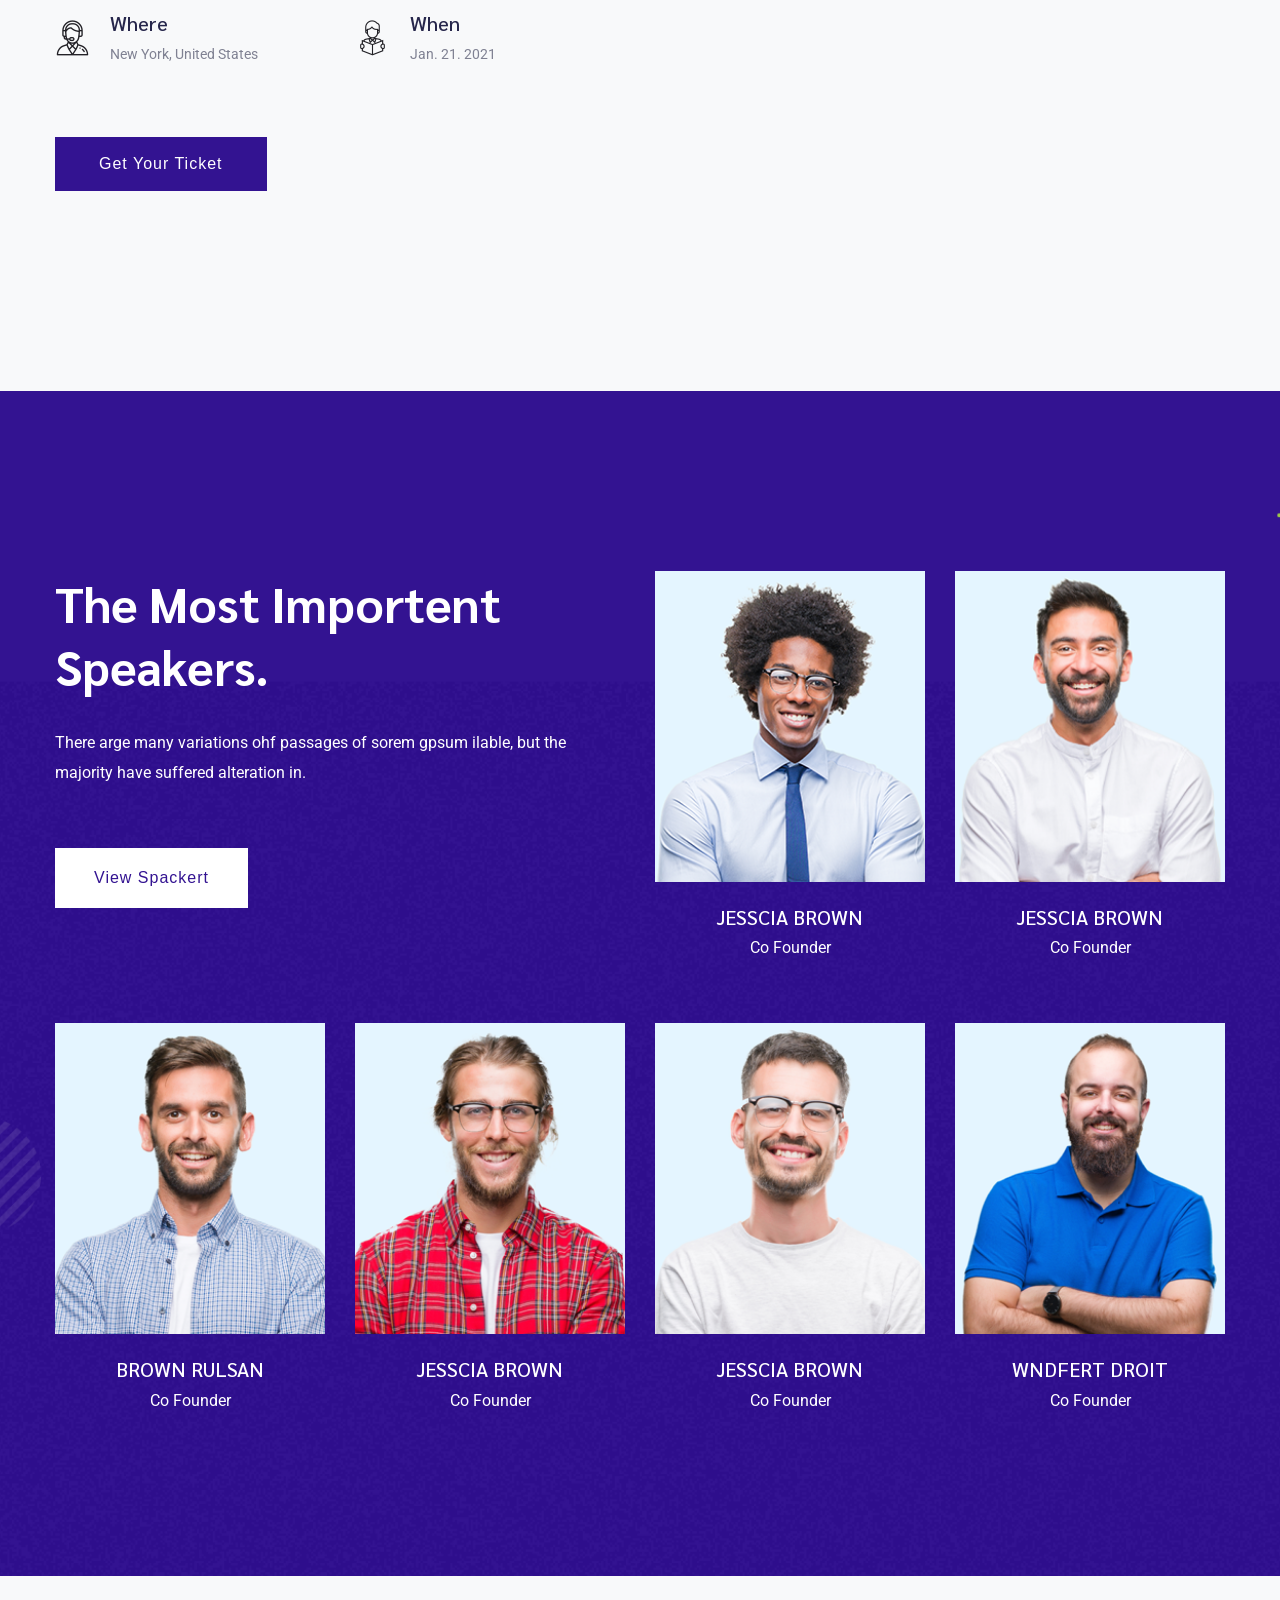
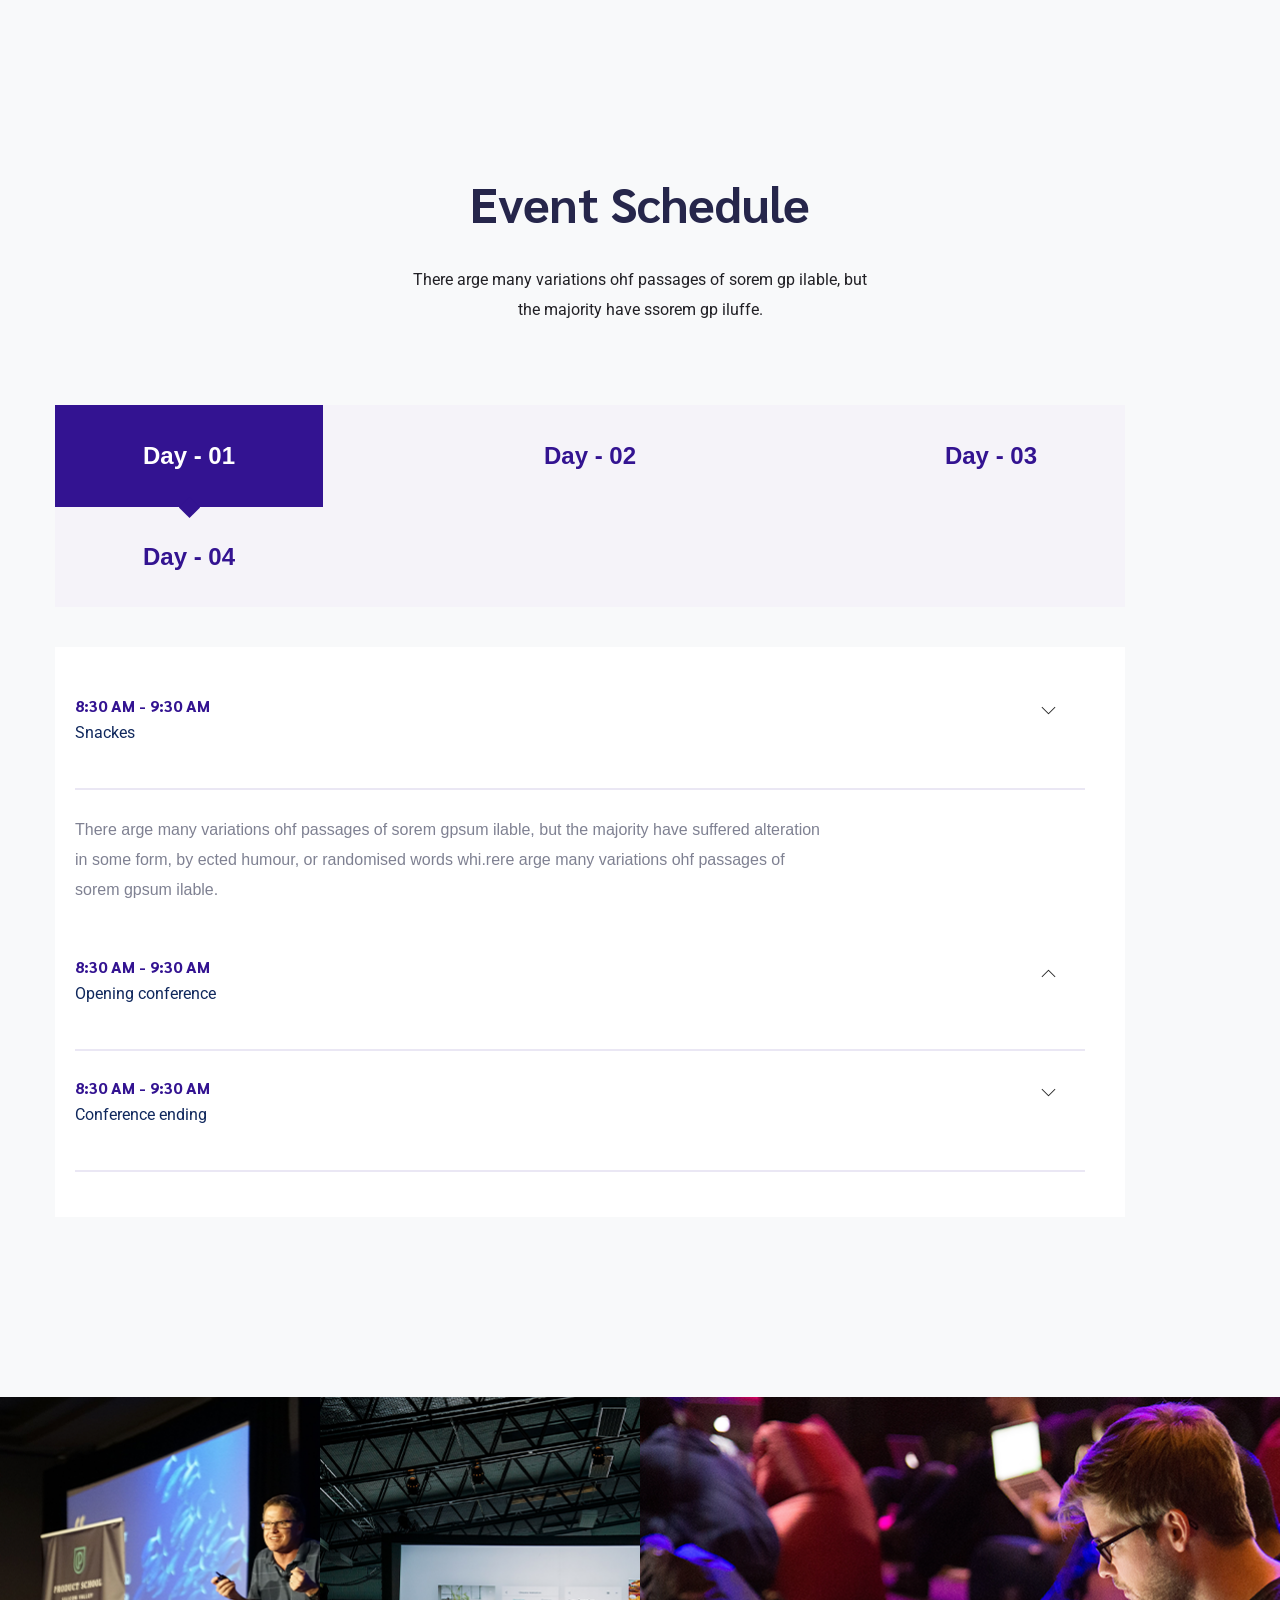
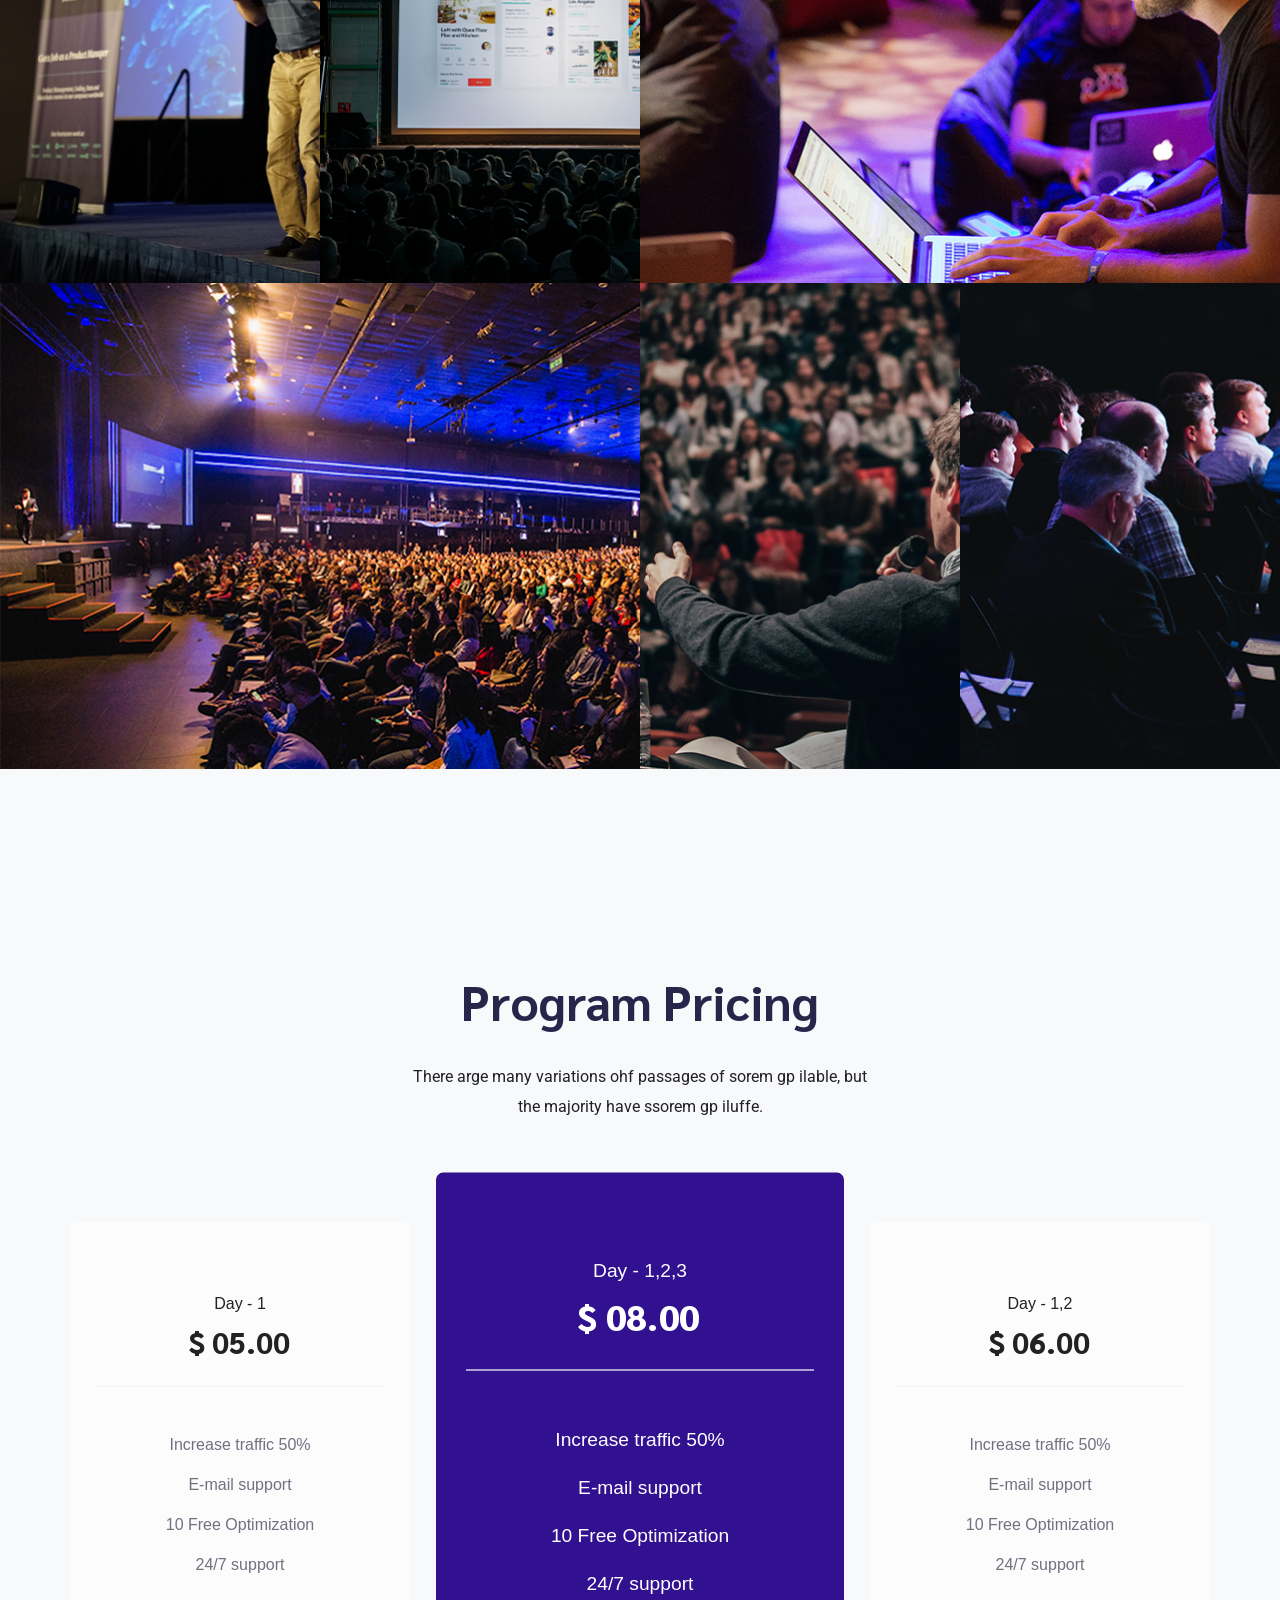
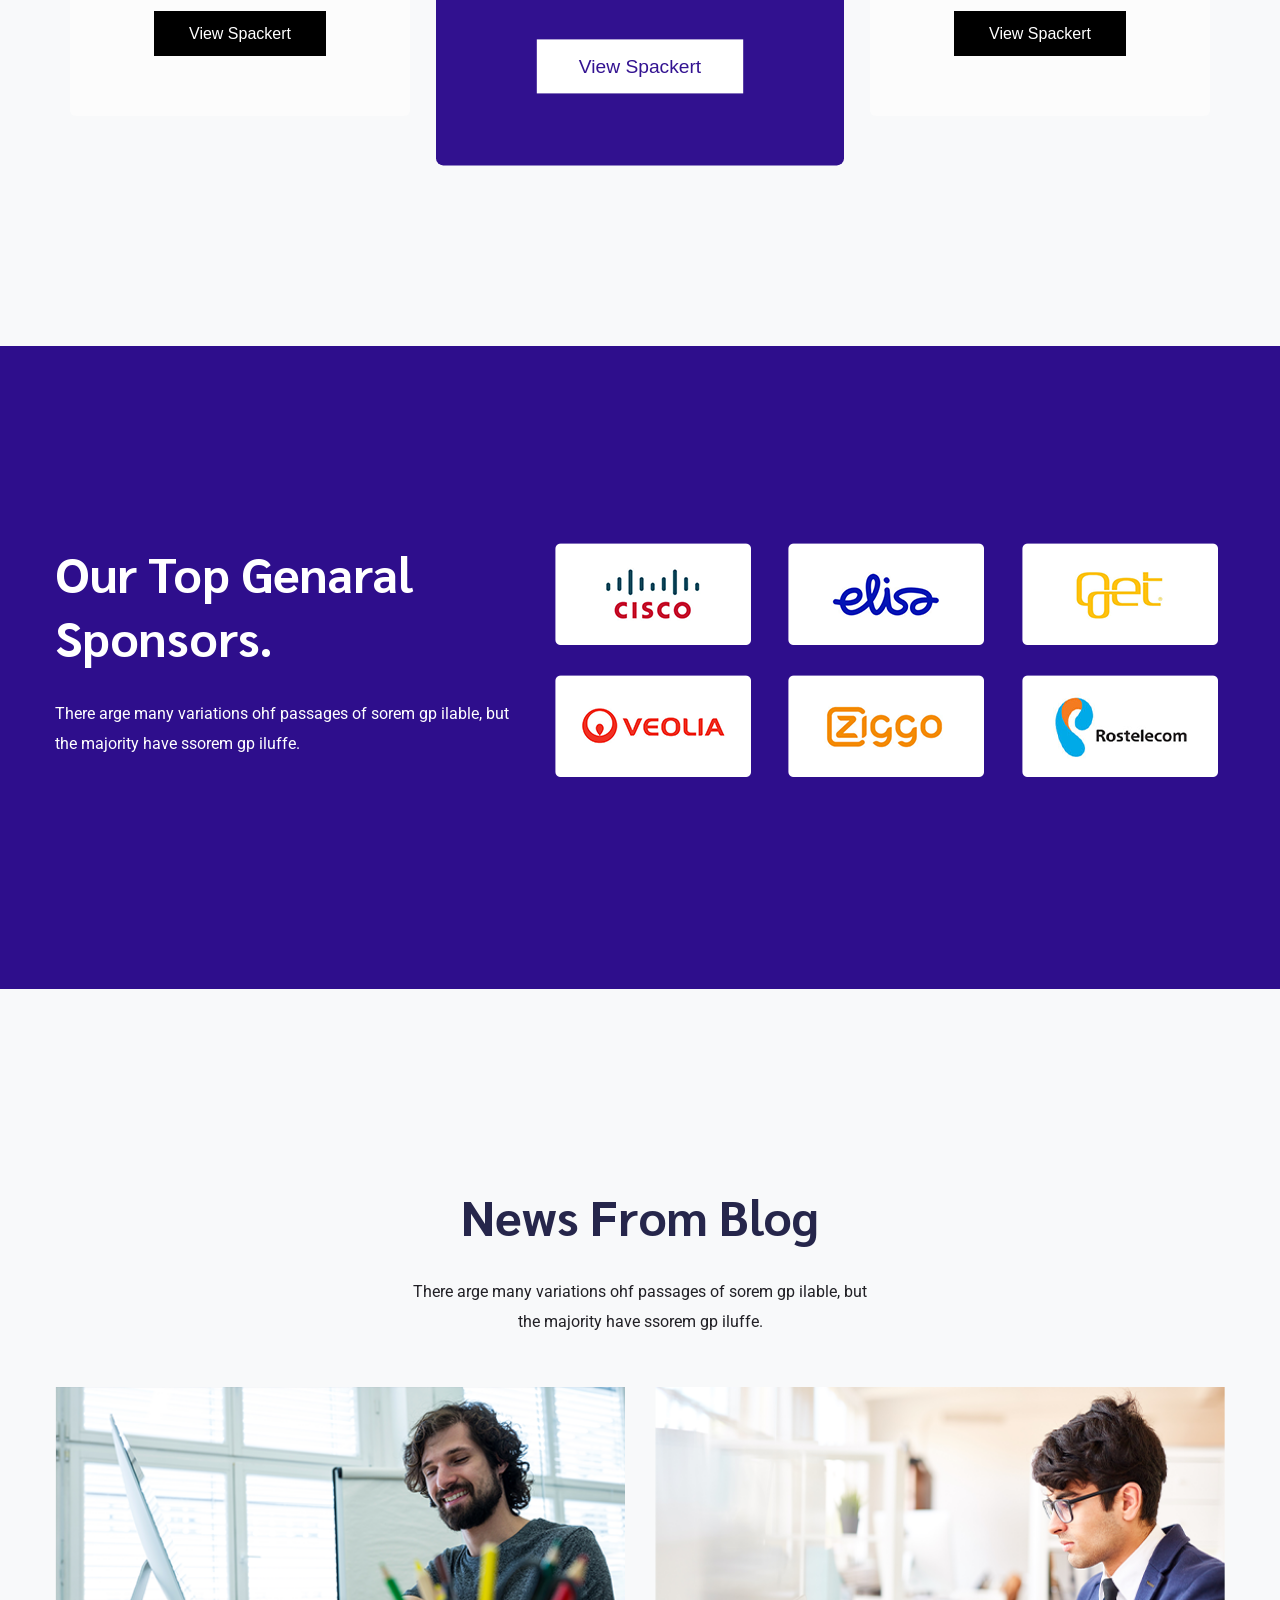
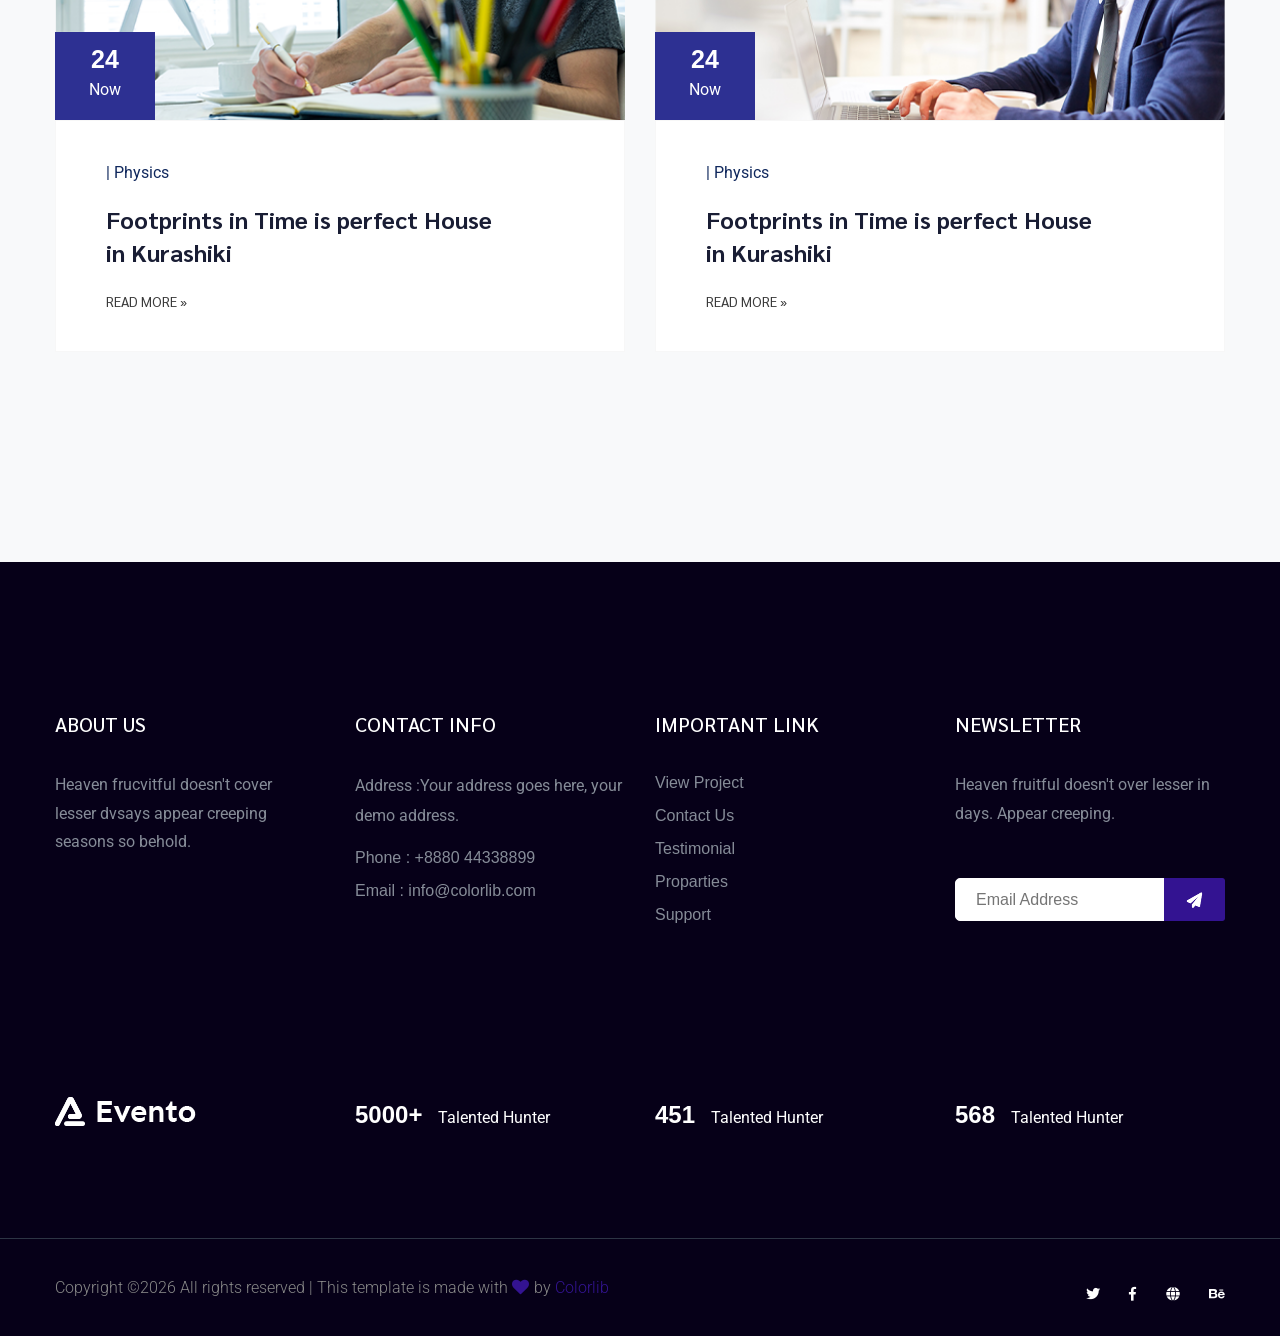
==== commit 253a5a5c: "Updated files" ====
--- a/index.html
+++ b/index.html
@@ -191,15 +191,11 @@
                 </div>
                 <div class="col-lg-6 col-md-12">
                     <!-- about-img -->
-                    <div class="about-img ">
-                        <div class="about-font-img d-none d-lg-block">
-                            <img src="assets/img/gallery/about2.png" alt="">
-                        </div>
-                        <div class="about-back-img ">
-                            <img src="assets/img/gallery/about1.png" alt="">
-                        </div>
-                    </div>
-                </div>
+   <div class="about-img">
+    <img src="https://images.unsplash.com/photo-1521737604893-d14cc237f11d?auto=format&fit=crop&w=900&q=80" 
+         alt="About Image">
+</div> 
+        </div>
             </div>
         </div>
     </section>
